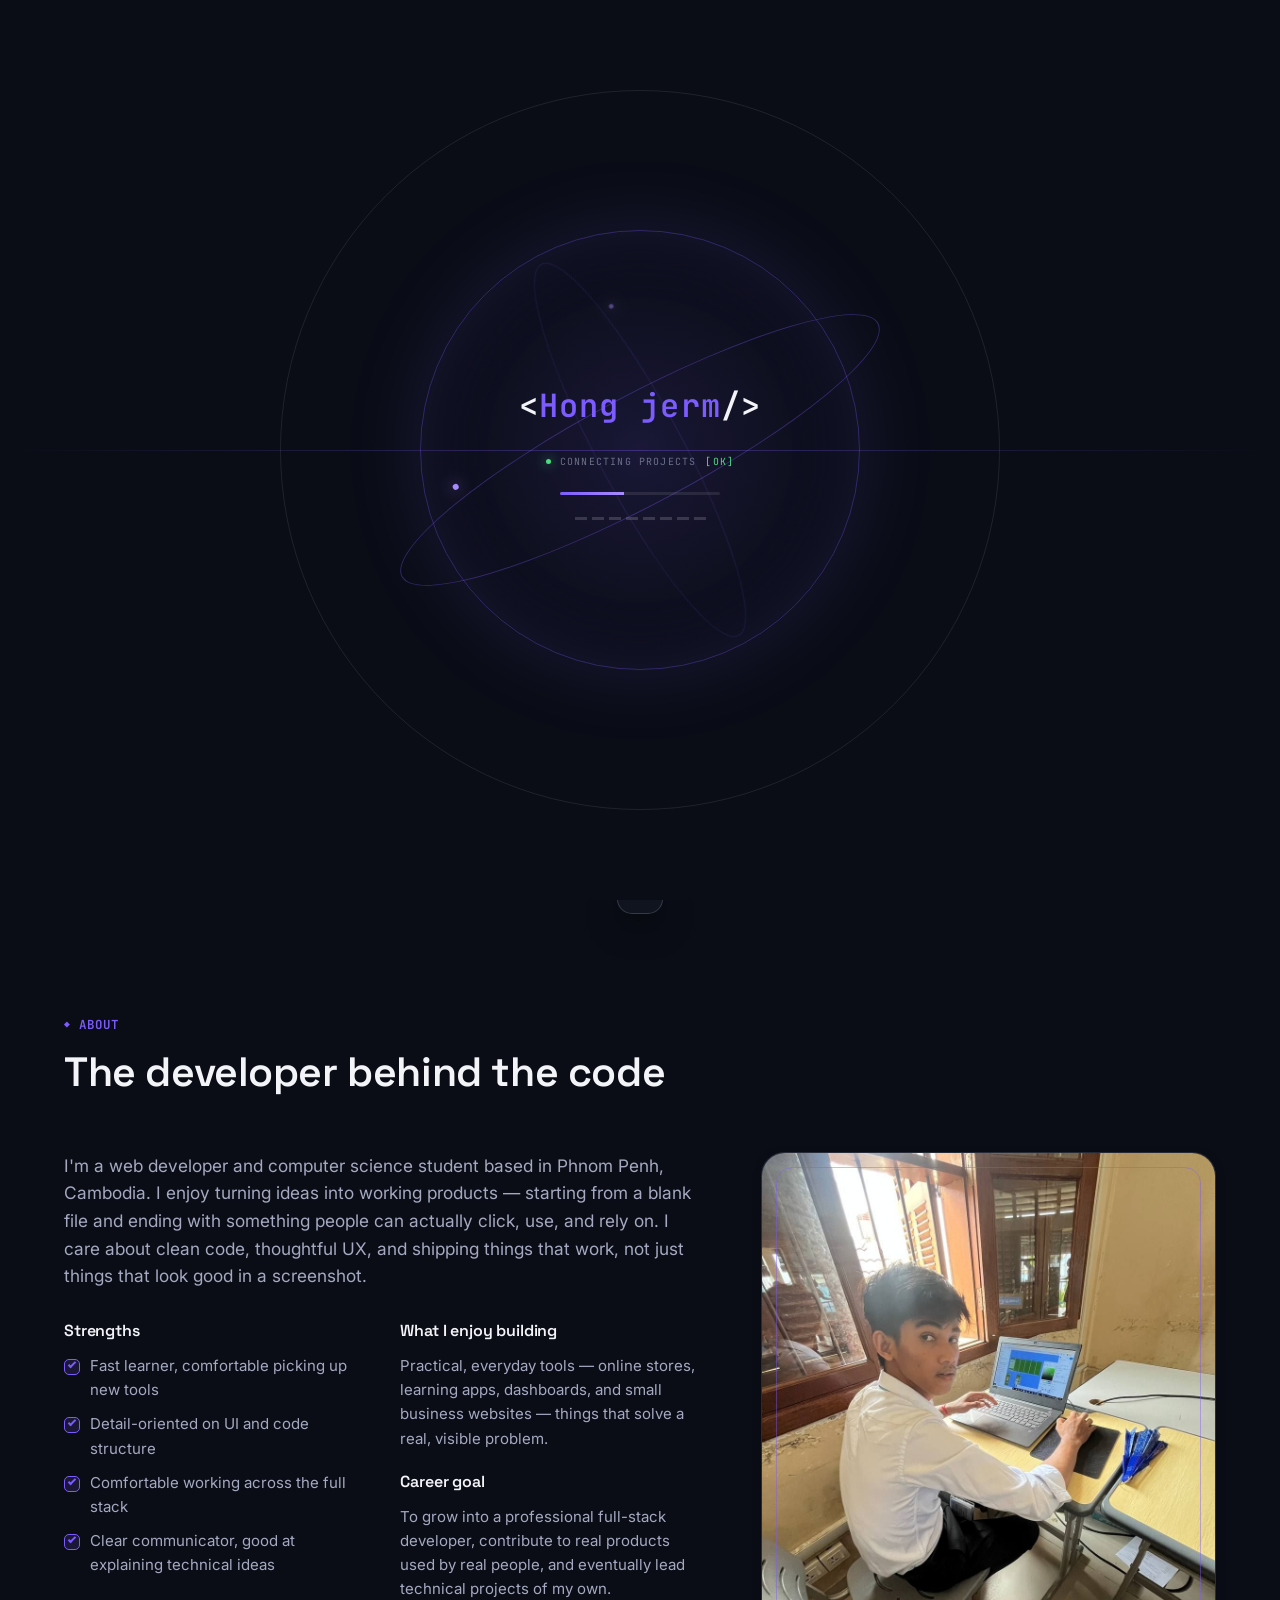
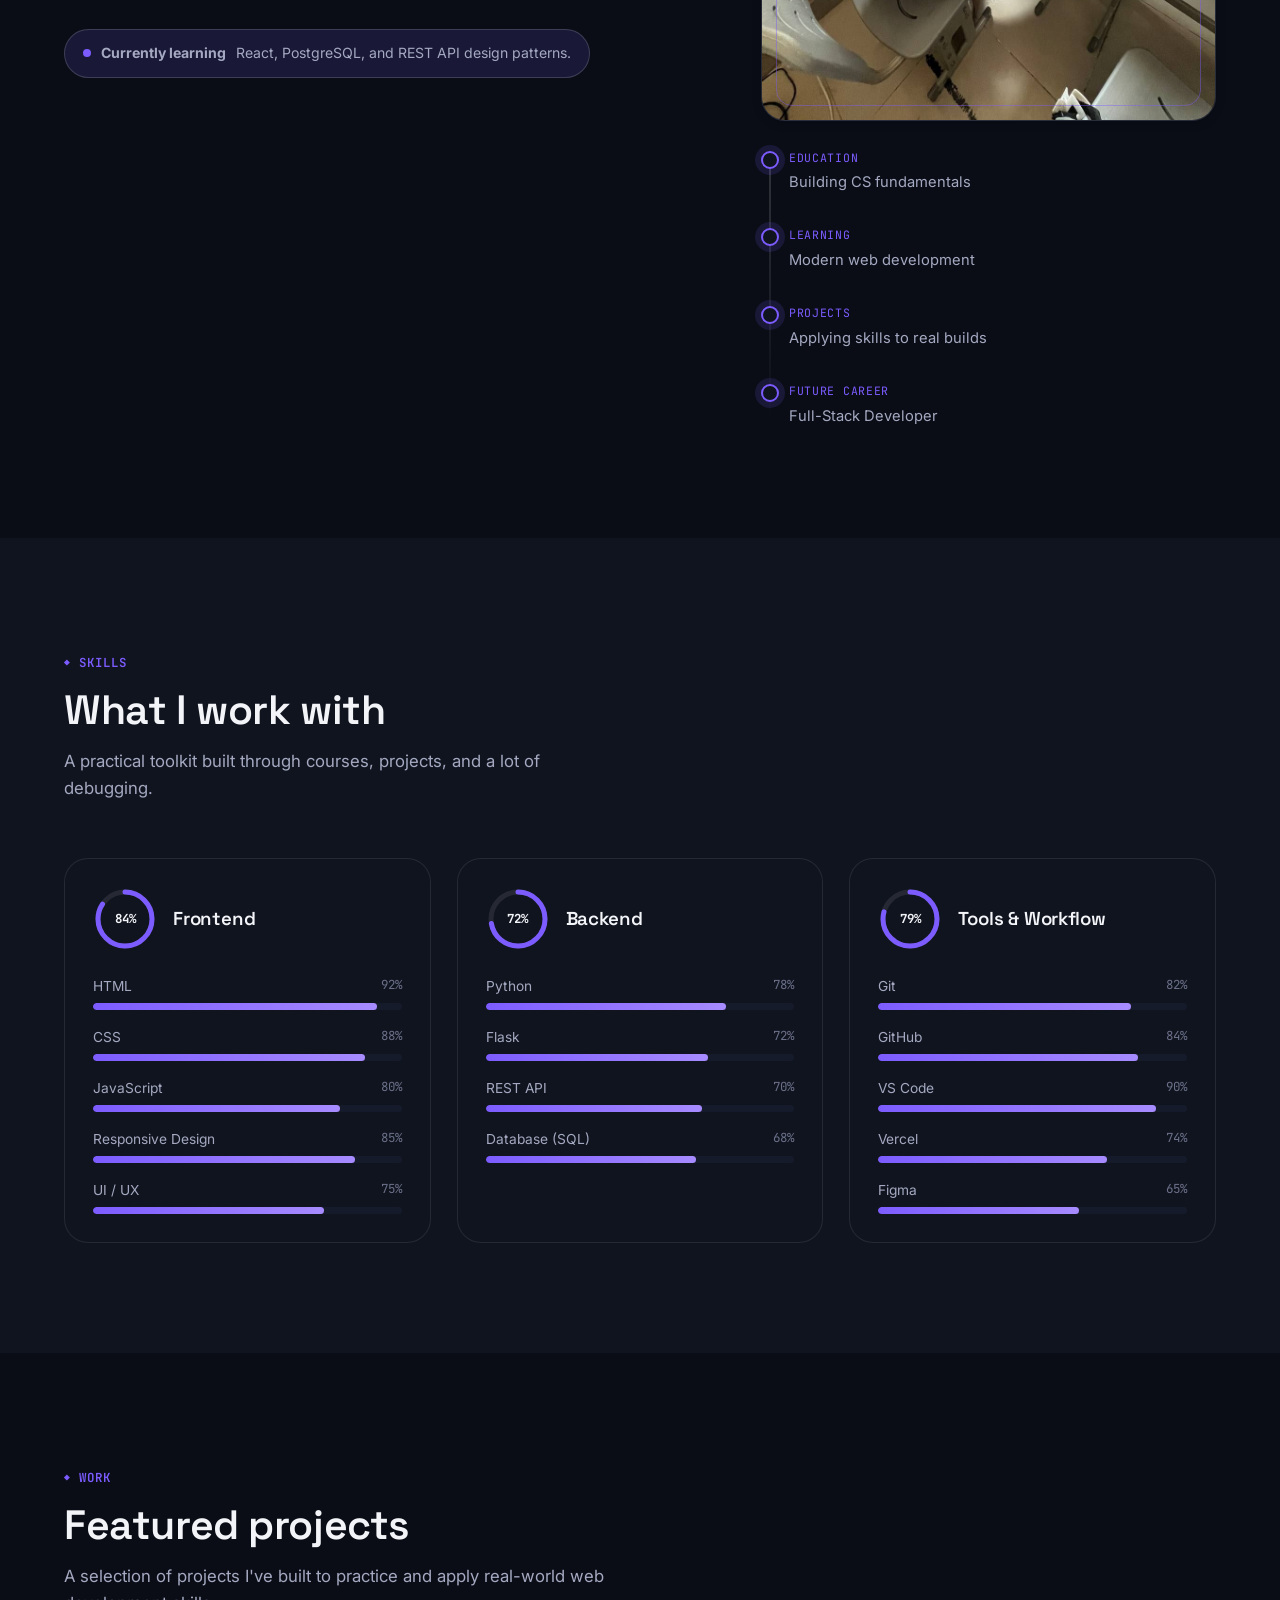
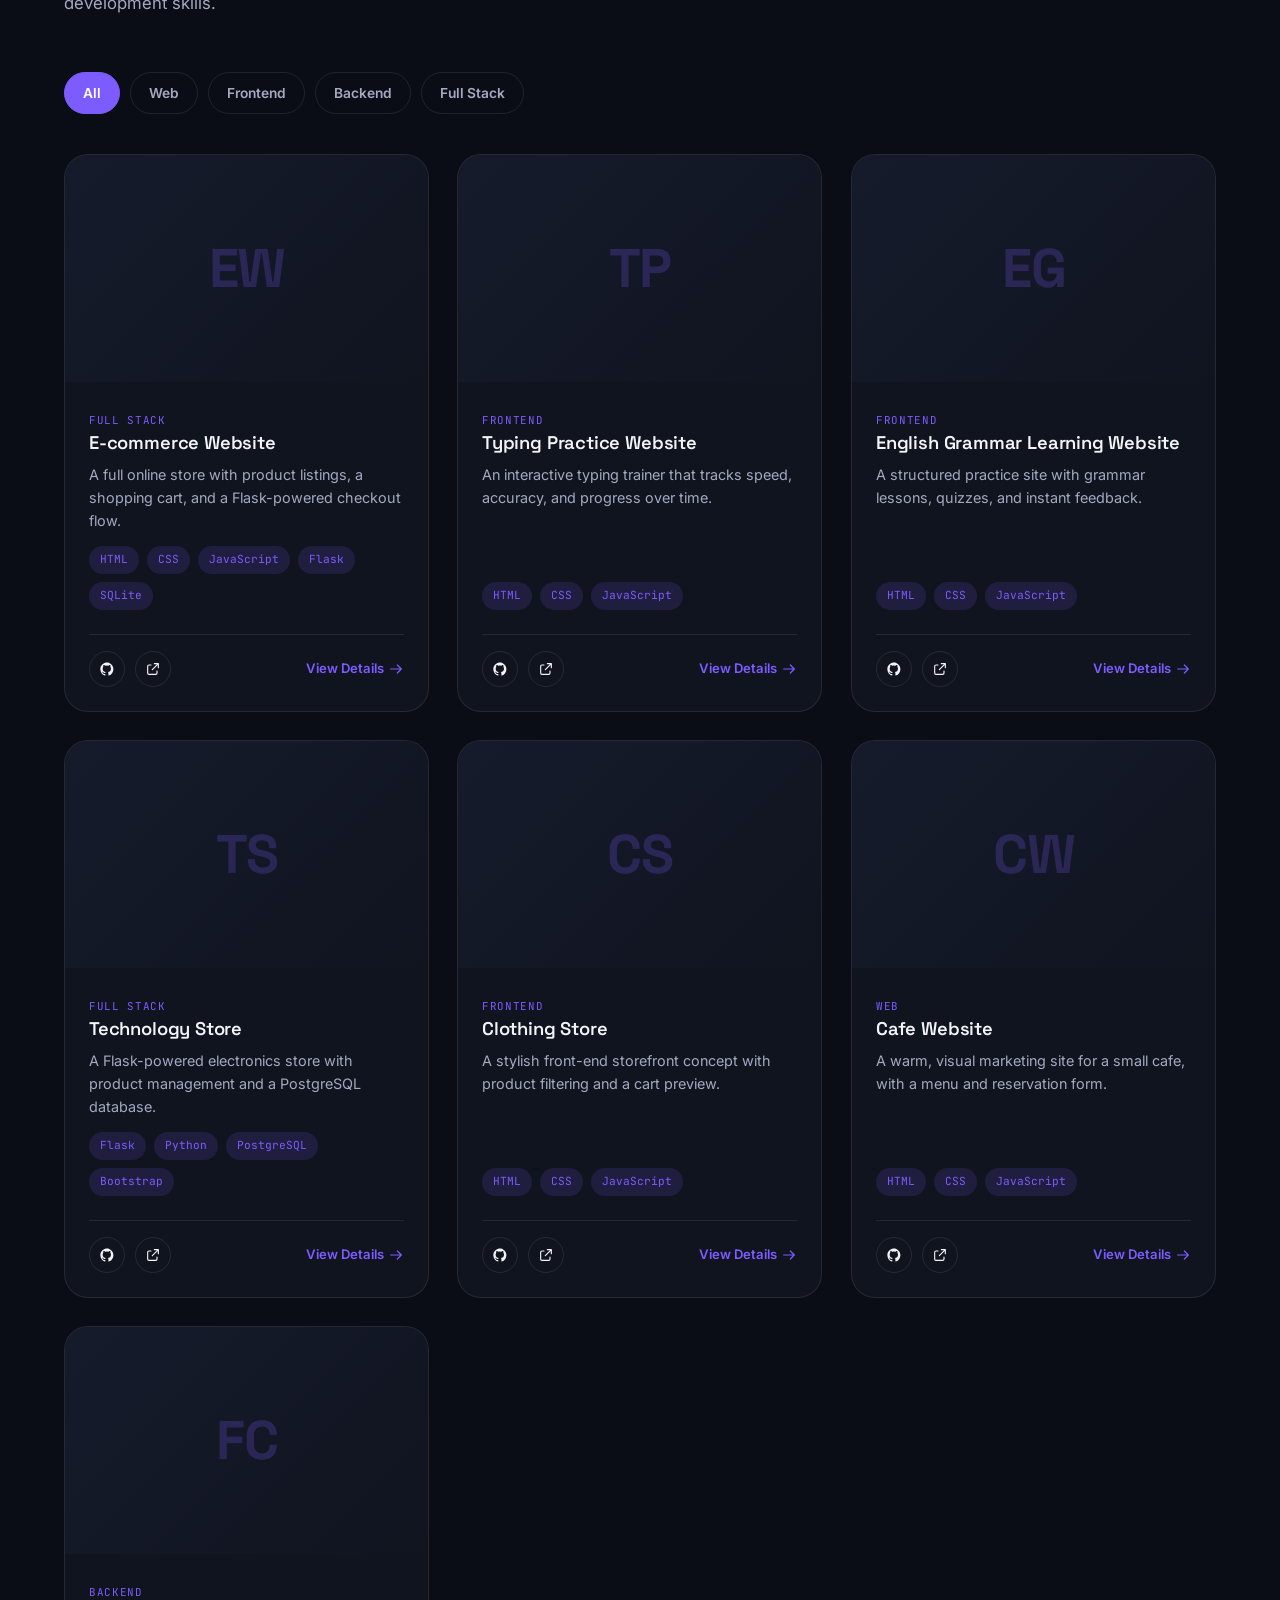
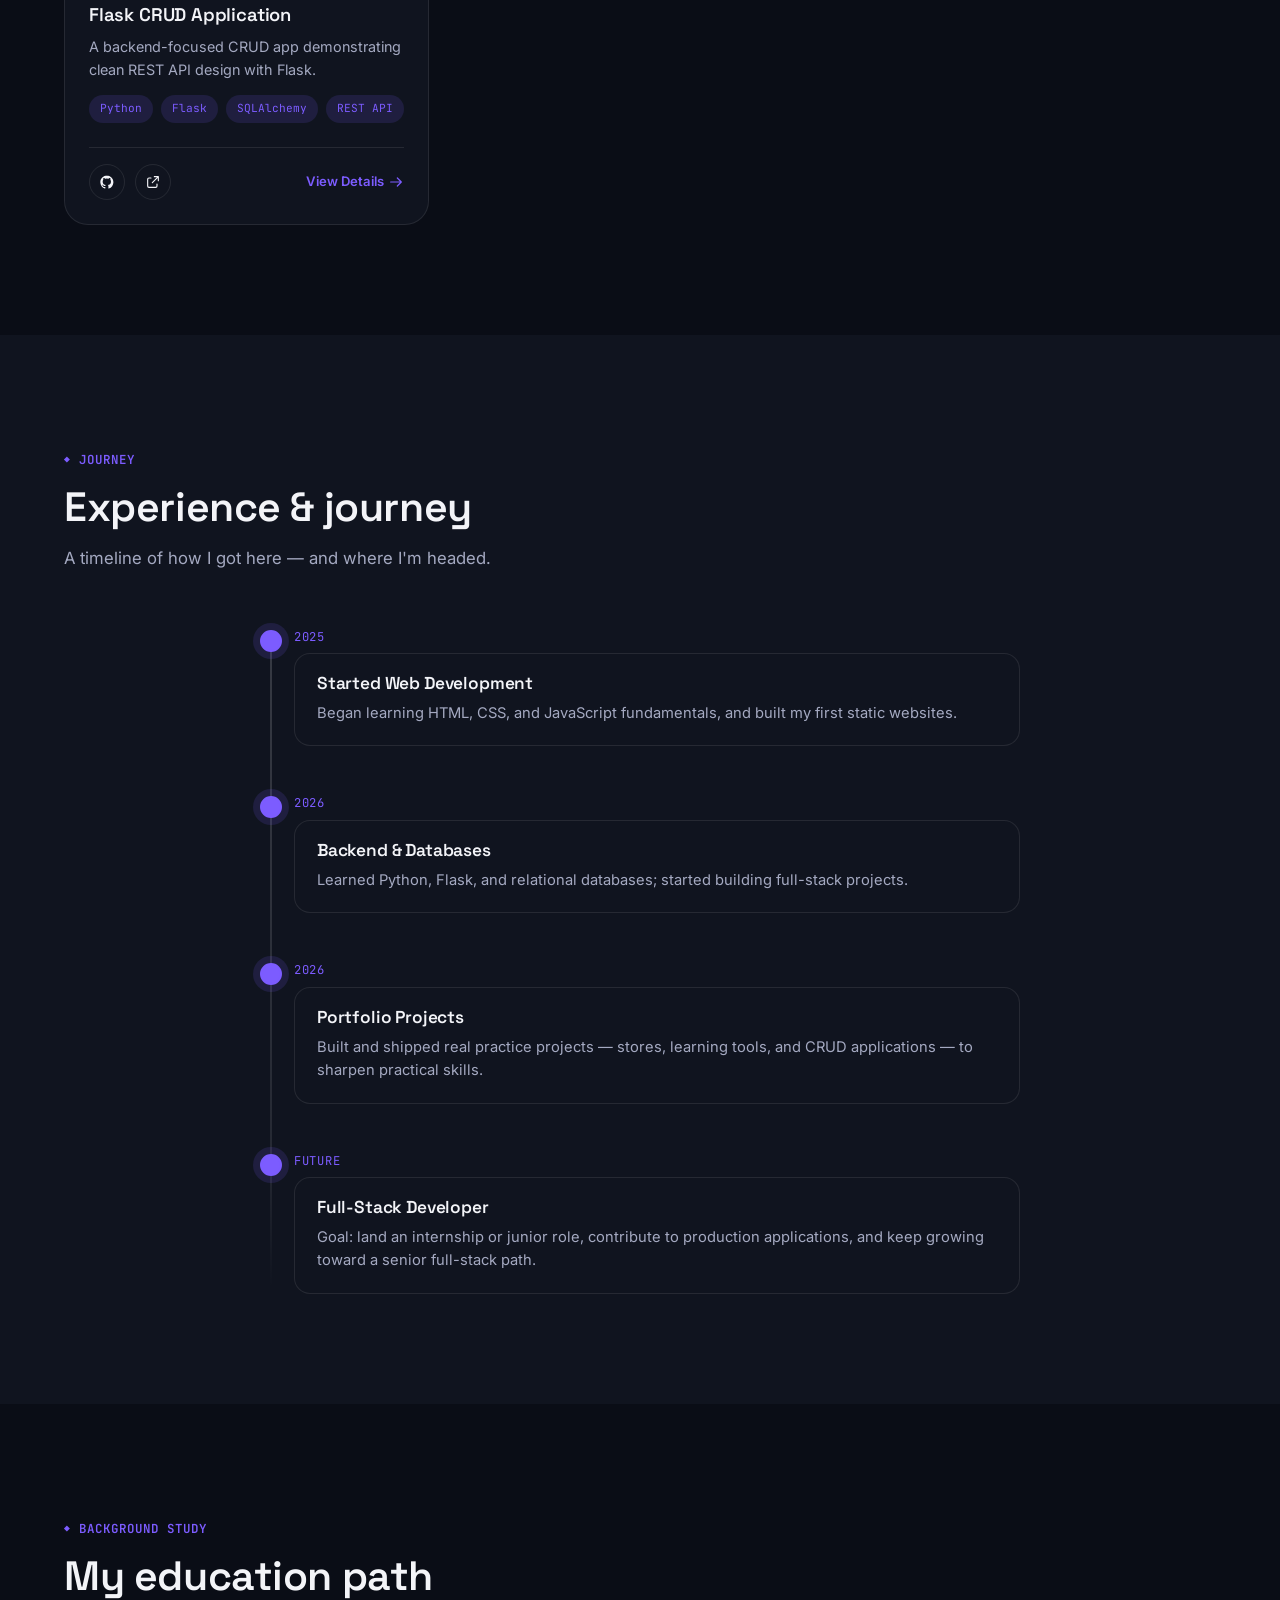
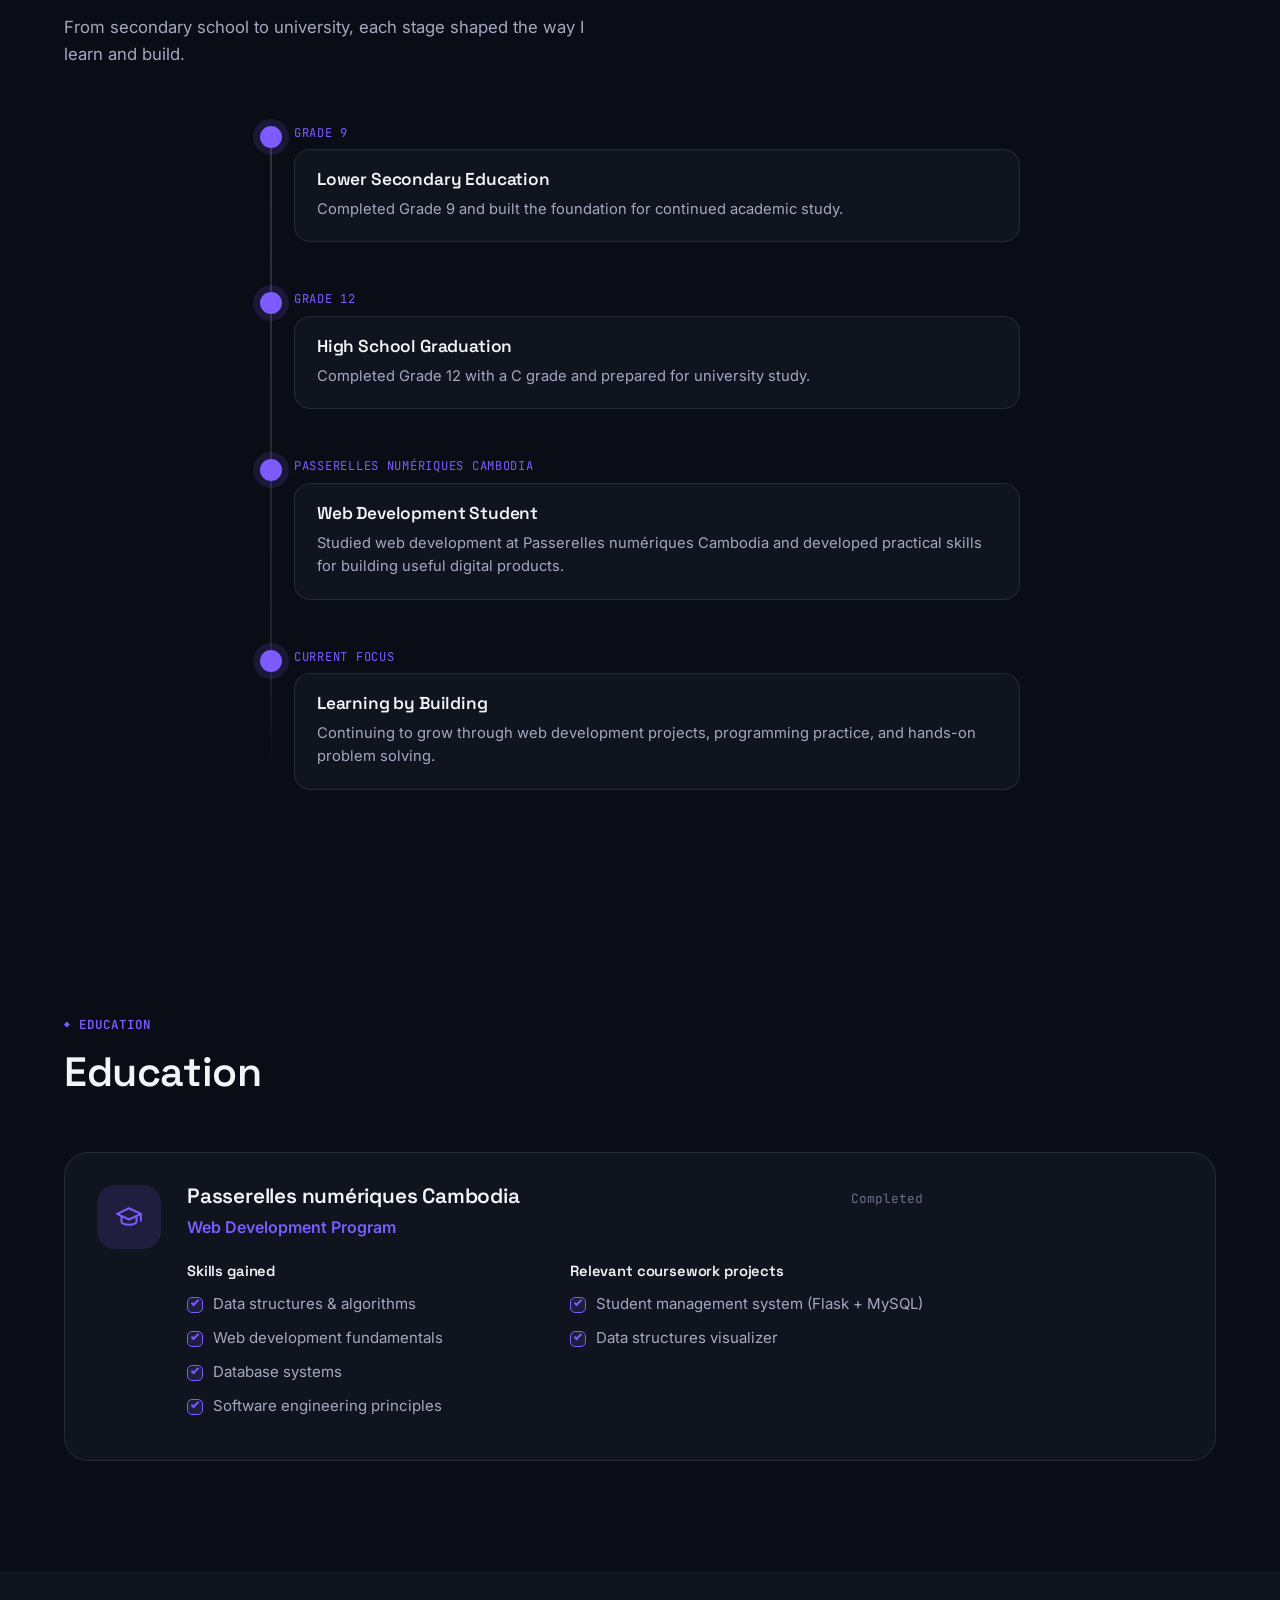
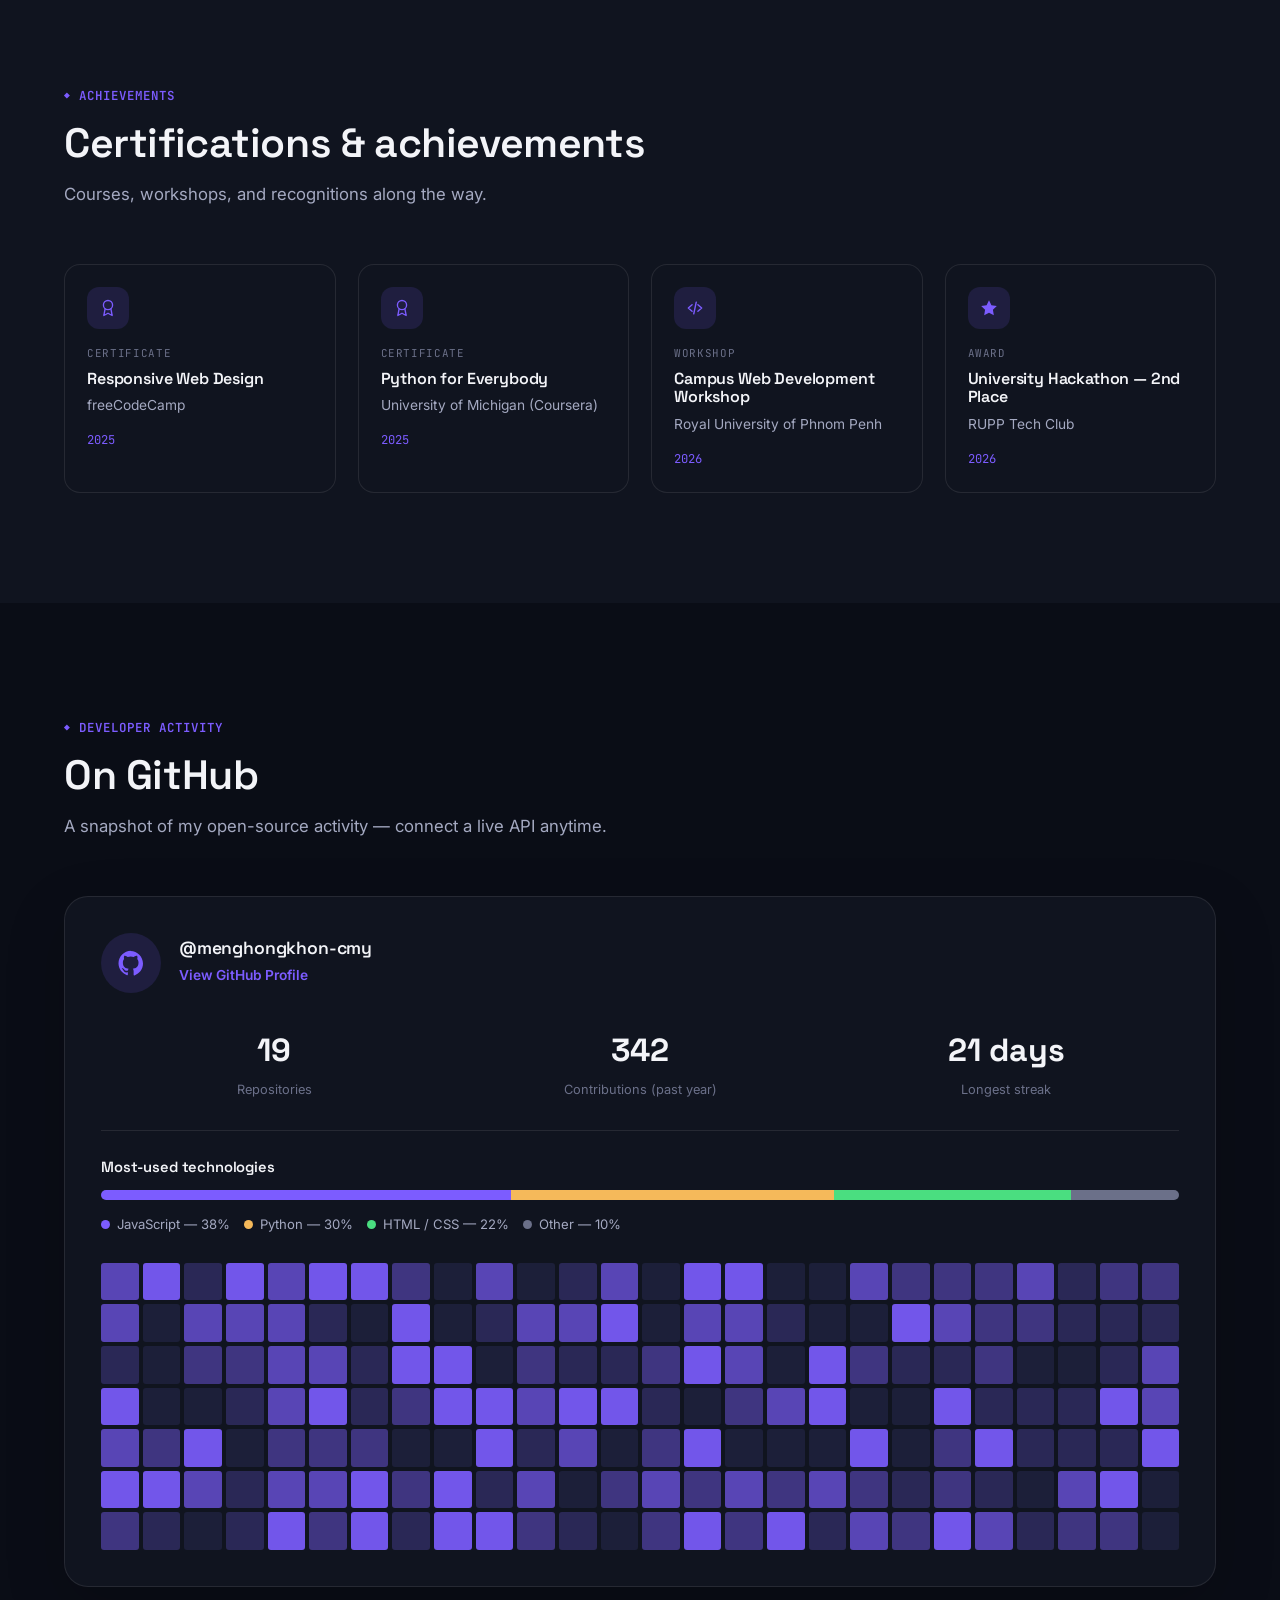
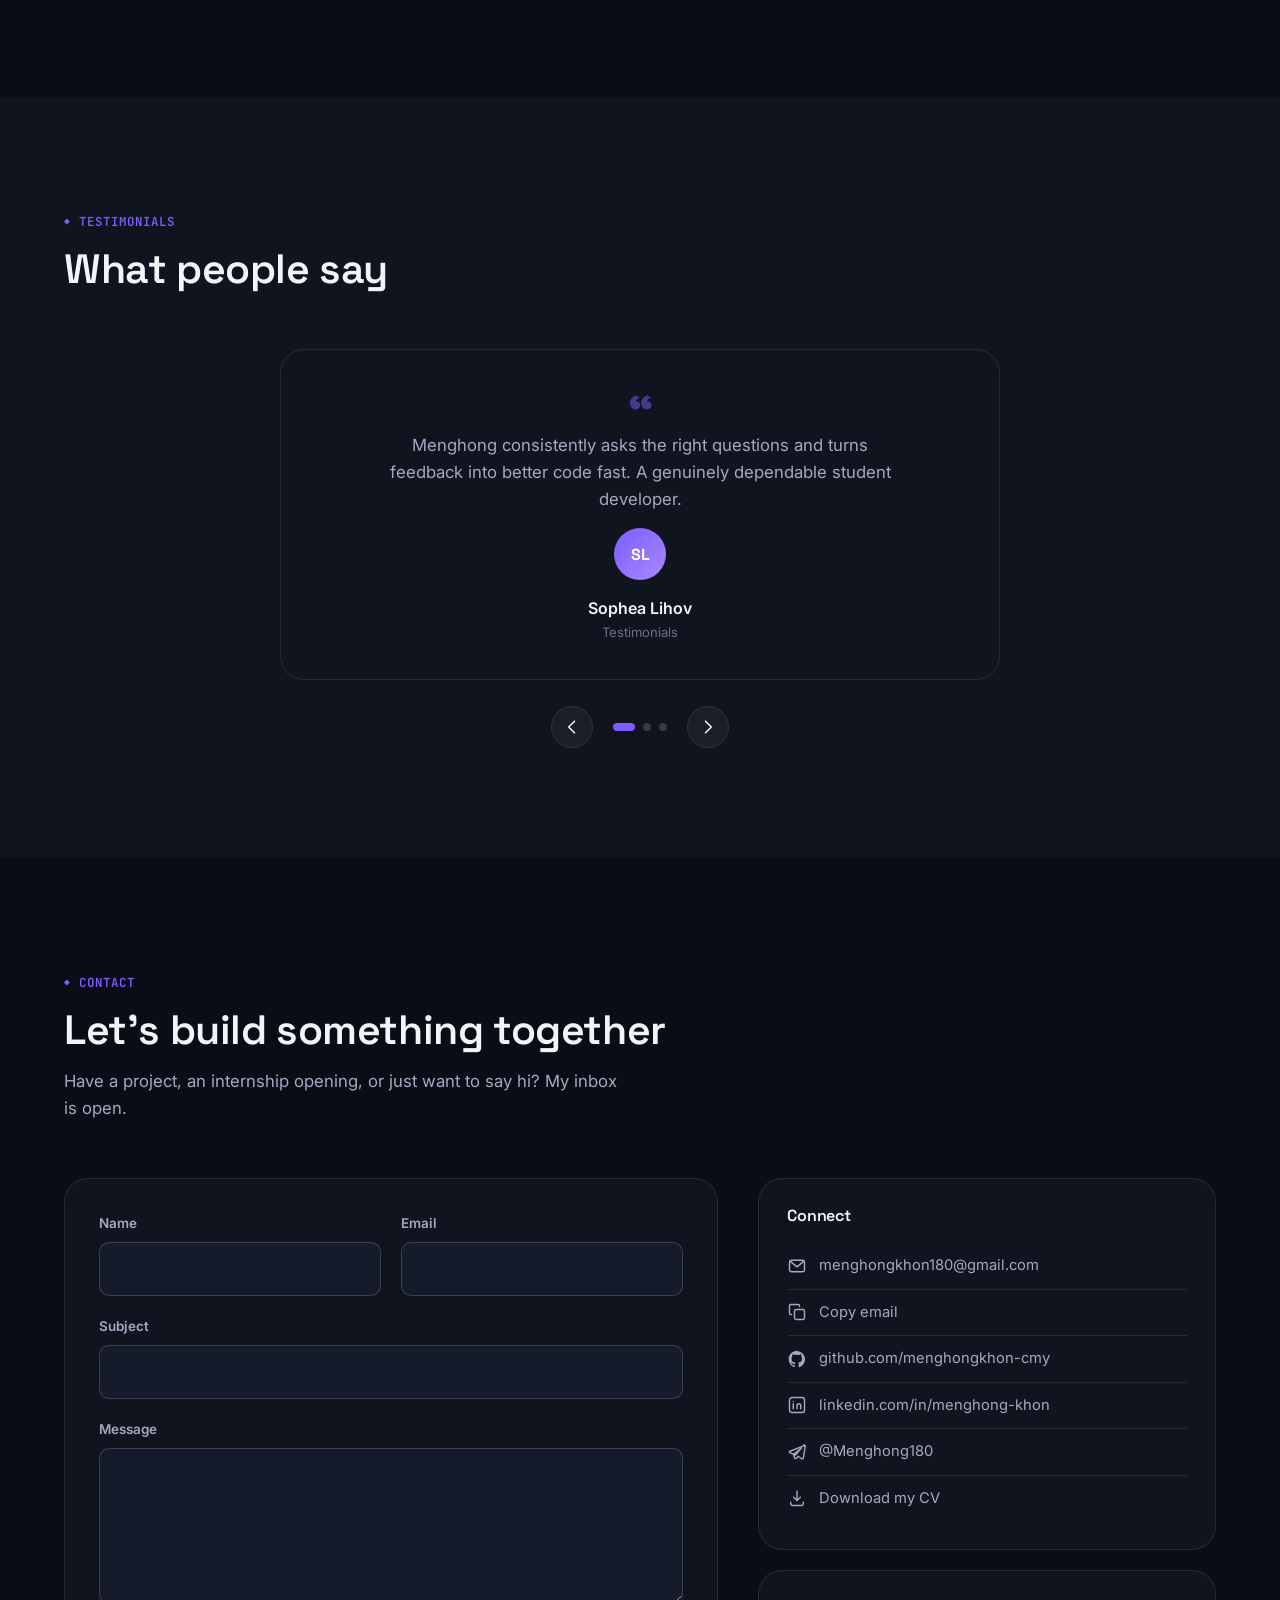
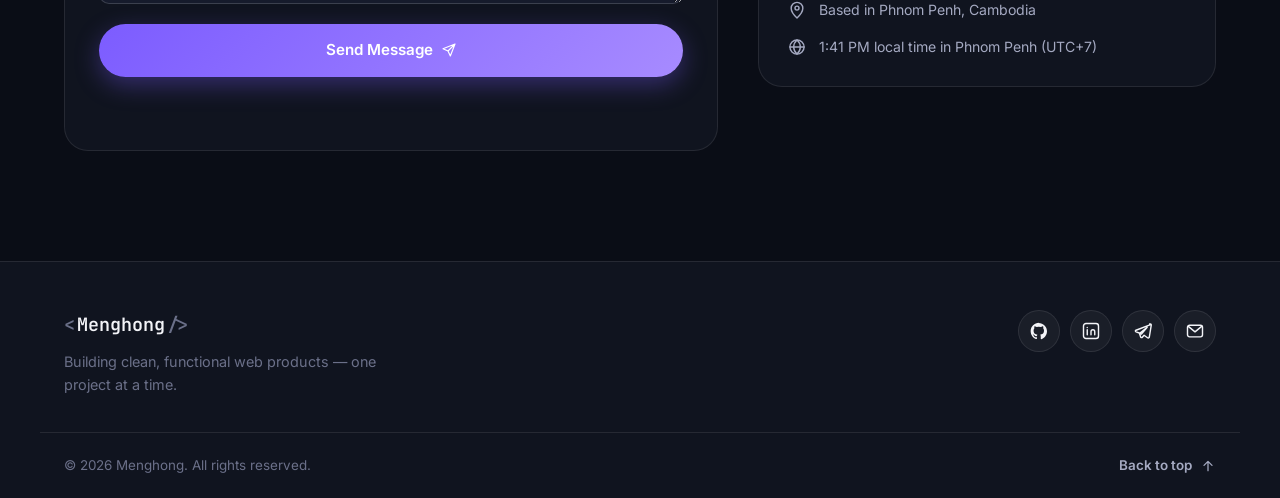
==== index.html @ 5a5cfaf0 "add cv" ====
<!DOCTYPE html>
<html lang="en" data-theme="dark">

<head>
  <meta charset="UTF-8">
  <meta name="viewport" content="width=device-width, initial-scale=1.0, viewport-fit=cover">

  <!-- ===== Primary SEO ===== -->
  <title>Menghong</title>
  <meta name="title" content="Menghong">
  <meta name="description"
    content="Portfolio of Menghong, a full-stack web developer from Phnom Penh, Cambodia, building fast, clean and functional web products with JavaScript, Python and Flask.">
  <meta name="keywords"
    content="Menghong, web developer portfolio, full-stack developer, Cambodia developer, Flask developer, JavaScript developer, Phnom Penh web developer">
  <meta name="author" content="Menghong">
  <meta name="robots" content="index, follow">
  <link rel="canonical" href="https://menghong-dev-gc8q.vercel.app/">
  <meta name="google-site-verification" content="google-site-verification: googleb26cb705396bf2af.html" />

  <!-- ===== Open Graph ===== -->
  <meta property="og:type" content="website">
  <meta property="og:url" content="https://menghong-dev-gc8q.vercel.app/">
  <meta property="og:site_name" content="Menghong Portfolio">
  <meta property="og:title" content="Menghong">
  <meta property="og:description"
    content="Portfolio of Menghong, a full-stack web developer from Phnom Penh, Cambodia. Explore projects, skills, and experience.">
  <meta property="og:image" content="https://darachan.dev/assets/images/og-cover.jpg">
  <meta property="og:image:width" content="1200">
  <meta property="og:image:height" content="630">
  <meta property="og:locale" content="en_US">
  <meta property="og:locale:alternate" content="km_KH">

  <!-- ===== Twitter / X ===== -->
  <meta name="twitter:card" content="summary_large_image">
  <meta name="twitter:url" content="https://darachan.dev/">
  <meta name="twitter:title" content="Menghong">
  <meta name="twitter:description"
    content="Portfolio of Menghong, a full-stack web developer from Phnom Penh, Cambodia.">
  <meta name="twitter:image" content="https://darachan.dev/assets/images/og-cover.jpg">

  <!-- ===== Theme color (updated by JS on toggle) ===== -->
  <meta name="theme-color" content="#0a0d16">

  <!-- ===== Favicon ===== -->
  <link rel="icon" type="image/svg+xml" href="assets/icons/favicon.svg?v=2">
  <link rel="icon" type="image/jpeg" href="profile.jpg?v=2">
  <link rel="shortcut icon" href="assets/icons/favicon.svg?v=2">
  <link rel="apple-touch-icon" href="profile.jpg?v=2">

  <!-- ===== Fonts ===== -->
  <link rel="preconnect" href="https://fonts.googleapis.com">
  <link rel="preconnect" href="https://fonts.gstatic.com" crossorigin>
  <link
    href="https://fonts.googleapis.com/css2?family=Space+Grotesk:wght@500;600;700&family=Inter:wght@400;500;600;700&family=JetBrains+Mono:wght@400;500;600&family=Noto+Sans+Khmer:wght@400;500;600;700&display=swap"
    rel="stylesheet">

  <link rel="stylesheet" href="style.css">

  <!-- ===== Structured data ===== -->
  <script type="application/ld+json">
{
  "@context": "https://schema.org",
  "@type": "Person",
  "name": "Menghong",
  "url": "https://darachan.dev/",
  "jobTitle": "Full-Stack Web Developer",
  "image": "https://darachan.dev/assets/images/og-cover.jpg",
  "address": {
    "@type": "PostalAddress",
    "addressLocality": "Phnom Penh",
    "addressCountry": "KH"
  },
  "sameAs": [
    "https://github.com/menghongkhon-cmy",
    "https://linkedin.com/in/menghongkon-dev"
  ]
}
</script>
</head>

<body>

  <!-- ============================================================
     ICON SPRITE — original, hand-drawn line icons (no external lib)
============================================================ -->
  <svg width="0" height="0" style="position:absolute" aria-hidden="true">
    <defs>
      <symbol id="i-sun" viewBox="0 0 24 24">
        <g fill="none" stroke="currentColor" stroke-width="1.8" stroke-linecap="round">
          <circle cx="12" cy="12" r="4.2" />
          <path
            d="M12 2.5v2.6M12 18.9v2.6M4.6 4.6l1.8 1.8M17.6 17.6l1.8 1.8M2.5 12h2.6M18.9 12h2.6M4.6 19.4l1.8-1.8M17.6 6.4l1.8-1.8" />
        </g>
      </symbol>
      <symbol id="i-moon" viewBox="0 0 24 24">
        <path fill="none" stroke="currentColor" stroke-width="1.8" stroke-linecap="round" stroke-linejoin="round"
          d="M20 14.5A8.5 8.5 0 1 1 9.5 4a6.8 6.8 0 0 0 10.5 10.5z" />
      </symbol>
      <symbol id="i-menu" viewBox="0 0 24 24">
        <g fill="none" stroke="currentColor" stroke-width="1.8" stroke-linecap="round">
          <path d="M3.5 6.5h17M3.5 12h17M3.5 17.5h17" />
        </g>
      </symbol>
      <symbol id="i-close" viewBox="0 0 24 24">
        <g fill="none" stroke="currentColor" stroke-width="1.8" stroke-linecap="round">
          <path d="M5 5l14 14M19 5L5 19" />
        </g>
      </symbol>
      <symbol id="i-globe" viewBox="0 0 24 24">
        <g fill="none" stroke="currentColor" stroke-width="1.7" stroke-linecap="round">
          <circle cx="12" cy="12" r="8.5" />
          <path d="M3.5 12h17M12 3.5c2.6 2.4 4 5.3 4 8.5s-1.4 6.1-4 8.5c-2.6-2.4-4-5.3-4-8.5s1.4-6.1 4-8.5z" />
        </g>
      </symbol>
      <symbol id="i-github" viewBox="0 0 24 24">
        <path fill="currentColor"
          d="M12 2.2c-5.5 0-10 4.5-10 10 0 4.4 2.9 8.2 6.8 9.5.5.1.7-.2.7-.5v-1.8c-2.8.6-3.4-1.2-3.4-1.2-.5-1.1-1.1-1.5-1.1-1.5-.9-.6.1-.6.1-.6 1 .1 1.5 1 1.5 1 .9 1.5 2.3 1.1 2.9.8.1-.7.4-1.1.6-1.4-2.2-.3-4.6-1.1-4.6-5 0-1.1.4-2 1-2.7-.1-.3-.4-1.3.1-2.6 0 0 .8-.3 2.7 1a9 9 0 0 1 4.9 0c1.9-1.3 2.7-1 2.7-1 .5 1.3.2 2.3.1 2.6.6.7 1 1.6 1 2.7 0 3.9-2.4 4.7-4.6 5 .4.3.7 1 .7 2v2.9c0 .3.2.6.7.5 3.9-1.3 6.8-5.1 6.8-9.5 0-5.5-4.5-10-10-10z" />
      </symbol>
      <symbol id="i-linkedin" viewBox="0 0 24 24">
        <g fill="none" stroke="currentColor" stroke-width="1.7" stroke-linecap="round" stroke-linejoin="round">
          <rect x="3" y="3" width="18" height="18" rx="3" />
          <path d="M7.5 10.5v6M7.5 7.7v.01M12 16.5v-3.6c0-1.5 1-2.4 2.3-2.4 1.2 0 2.2.8 2.2 2.4v3.6" />
        </g>
      </symbol>
      <symbol id="i-telegram" viewBox="0 0 24 24">
        <path fill="none" stroke="currentColor" stroke-width="1.7" stroke-linecap="round" stroke-linejoin="round"
          d="M21 4.3 3.6 11.1c-1 .4-1 1.5 0 1.9l4 1.4 1.6 4.7c.3.9 1.4 1.1 2 .4l2.1-2.4 4.1 3c.9.6 2 .1 2.2-.9L21.9 5c.2-1.1-.9-1.9-1.9-1.4zM8.4 14.6l8.6-7.1-6.9 8.2z" />
      </symbol>
      <symbol id="i-mail" viewBox="0 0 24 24">
        <g fill="none" stroke="currentColor" stroke-width="1.7" stroke-linecap="round" stroke-linejoin="round">
          <rect x="3" y="5" width="18" height="14" rx="2.5" />
          <path d="M4 6.5 12 13l8-6.5" />
        </g>
      </symbol>
      <symbol id="i-download" viewBox="0 0 24 24">
        <g fill="none" stroke="currentColor" stroke-width="1.7" stroke-linecap="round" stroke-linejoin="round">
          <path d="M12 3.5v11.3M8 11l4 4 4-4" />
          <path d="M4.5 17v2a2 2 0 0 0 2 2h11a2 2 0 0 0 2-2v-2" />
        </g>
      </symbol>
      <symbol id="i-arrow-right" viewBox="0 0 24 24">
        <g fill="none" stroke="currentColor" stroke-width="1.8" stroke-linecap="round" stroke-linejoin="round">
          <path d="M4 12h16M14 6l6 6-6 6" />
        </g>
      </symbol>
      <symbol id="i-external" viewBox="0 0 24 24">
        <g fill="none" stroke="currentColor" stroke-width="1.7" stroke-linecap="round" stroke-linejoin="round">
          <path d="M9 6H6a2 2 0 0 0-2 2v10a2 2 0 0 0 2 2h10a2 2 0 0 0 2-2v-3M14 4h6v6M20 4l-9 9" />
        </g>
      </symbol>
      <symbol id="i-chevron-down" viewBox="0 0 24 24">
        <path fill="none" stroke="currentColor" stroke-width="1.8" stroke-linecap="round" stroke-linejoin="round"
          d="M6 9l6 6 6-6" />
      </symbol>
      <symbol id="i-chevron-left" viewBox="0 0 24 24">
        <path fill="none" stroke="currentColor" stroke-width="1.8" stroke-linecap="round" stroke-linejoin="round"
          d="M15 5l-7 7 7 7" />
      </symbol>
      <symbol id="i-chevron-right" viewBox="0 0 24 24">
        <path fill="none" stroke="currentColor" stroke-width="1.8" stroke-linecap="round" stroke-linejoin="round"
          d="M9 5l7 7-7 7" />
      </symbol>
      <symbol id="i-copy" viewBox="0 0 24 24">
        <g fill="none" stroke="currentColor" stroke-width="1.7" stroke-linecap="round" stroke-linejoin="round">
          <rect x="9" y="9" width="12" height="12" rx="2" />
          <path d="M5.5 15H4.5A1.5 1.5 0 0 1 3 13.5v-9A1.5 1.5 0 0 1 4.5 3h9A1.5 1.5 0 0 1 15 4.5v1" />
        </g>
      </symbol>
      <symbol id="i-check" viewBox="0 0 24 24">
        <path fill="none" stroke="currentColor" stroke-width="2" stroke-linecap="round" stroke-linejoin="round"
          d="M4.5 12.5l5 5 10-11" />
      </symbol>
      <symbol id="i-code" viewBox="0 0 24 24">
        <path fill="none" stroke="currentColor" stroke-width="1.7" stroke-linecap="round" stroke-linejoin="round"
          d="M8.5 8 4 12l4.5 4M15.5 8l4.5 4-4.5 4M13.5 5l-3 14" />
      </symbol>
      <symbol id="i-folder" viewBox="0 0 24 24">
        <path fill="none" stroke="currentColor" stroke-width="1.7" stroke-linecap="round" stroke-linejoin="round"
          d="M3.5 6.5a1.5 1.5 0 0 1 1.5-1.5h4l2 2h8a1.5 1.5 0 0 1 1.5 1.5v9a1.5 1.5 0 0 1-1.5 1.5h-14a1.5 1.5 0 0 1-1.5-1.5z" />
      </symbol>
      <symbol id="i-branch" viewBox="0 0 24 24">
        <g fill="none" stroke="currentColor" stroke-width="1.7" stroke-linecap="round">
          <circle cx="6" cy="5.5" r="2" />
          <circle cx="6" cy="18.5" r="2" />
          <circle cx="17" cy="10.5" r="2" />
          <path d="M6 7.5v9M6 9c0 3 3 3.5 6 3.5h3.5M17 8.5V6" />
        </g>
      </symbol>
      <symbol id="i-cap" viewBox="0 0 24 24">
        <g fill="none" stroke="currentColor" stroke-width="1.6" stroke-linecap="round" stroke-linejoin="round">
          <path d="M2.5 9.5 12 5l9.5 4.5L12 14z" />
          <path d="M6 11.5v4.3c0 1.3 2.7 2.4 6 2.4s6-1.1 6-2.4v-4.3M21.5 9.5v5.5" />
        </g>
      </symbol>
      <symbol id="i-award" viewBox="0 0 24 24">
        <g fill="none" stroke="currentColor" stroke-width="1.6" stroke-linecap="round" stroke-linejoin="round">
          <circle cx="12" cy="8.5" r="5.5" />
          <path d="M8.5 13.2 7 21l5-2.7 5 2.7-1.5-7.8" />
        </g>
      </symbol>
      <symbol id="i-pin" viewBox="0 0 24 24">
        <g fill="none" stroke="currentColor" stroke-width="1.7" stroke-linecap="round" stroke-linejoin="round">
          <path d="M12 21.5S5 14.9 5 9.8a7 7 0 1 1 14 0c0 5.1-7 11.7-7 11.7z" />
          <circle cx="12" cy="9.7" r="2.4" />
        </g>
      </symbol>
      <symbol id="i-send" viewBox="0 0 24 24">
        <path fill="none" stroke="currentColor" stroke-width="1.7" stroke-linecap="round" stroke-linejoin="round"
          d="M21 3 10.5 13.5M21 3l-7 18-3.5-7.5L3 10z" />
      </symbol>
      <symbol id="i-star" viewBox="0 0 24 24">
        <path fill="currentColor" d="M12 2.7l2.9 5.9 6.5.9-4.7 4.6 1.1 6.5L12 17.6l-5.8 3 1.1-6.5-4.7-4.6 6.5-.9z" />
      </symbol>
      <symbol id="i-quote" viewBox="0 0 24 24">
        <path fill="currentColor"
          d="M9 7.5C6 8.2 4 10.5 4 13.5S6 18.8 8.8 18.8c2 0 3.4-1.5 3.4-3.3 0-1.7-1.2-3-2.8-3-.3 0-.6 0-.8.1.3-1.7 1.8-3 3.6-3.4zm9 0c-3 .7-5 3-5 6s2 5.3 4.8 5.3c2 0 3.4-1.5 3.4-3.3 0-1.7-1.2-3-2.8-3-.3 0-.6 0-.8.1.3-1.7 1.8-3 3.6-3.4z" />
      </symbol>
      <symbol id="i-arrow-up" viewBox="0 0 24 24">
        <path fill="none" stroke="currentColor" stroke-width="1.9" stroke-linecap="round" stroke-linejoin="round"
          d="M12 19V5M6 11l6-6 6 6" />
      </symbol>
      <symbol id="i-javascript" viewBox="0 0 24 24">
        <rect x="2.5" y="2.5" width="19" height="19" rx="3" fill="#f7df1e" />
        <path fill="#11131a" d="M13.2 17.4c.5.8 1.1 1.2 2 1.2.7 0 1.2-.3 1.2-.8 0-.6-.5-.8-1.4-1.2l-.5-.2c-1.5-.7-2.5-1.4-2.5-3 0-1.5 1.2-2.5 3-2.5 1.3 0 2.3.4 3 1.6l-1.5 1c-.3-.6-.8-.9-1.4-.9-.6 0-.9.3-.9.7 0 .5.3.7 1.1 1.1l.5.2c1.8.8 2.8 1.5 2.8 3.1 0 1.8-1.4 2.7-3.4 2.7-1.9 0-3.1-.9-3.7-2zM5.2 11h2.1v5.5c0 1 .4 1.6 1.2 1.6.8 0 1.2-.5 1.2-1.6V11h2.1v5.6c0 2.2-1.2 3.4-3.3 3.4s-3.3-1.2-3.3-3.4z" />
      </symbol>
      <symbol id="i-python" viewBox="0 0 24 24">
        <path fill="#3776ab" d="M11.8 2.2c-3.3 0-3.1 1.4-3.1 1.4v2.1h3.2v.7H7.5c-3.8 0-3.7 3.7-3.7 3.7s-.3 3.7 3.5 3.7h1.8v-2.2s-.1-2.1 2.1-2.1h3.2s1.9 0 1.9-1.9V4.2s.3-2-4.5-2zM10 3.6a.7.7 0 1 1 0 1.4.7.7 0 0 1 0-1.4z" />
        <path fill="#ffd343" d="M12.2 21.8c3.3 0 3.1-1.4 3.1-1.4v-2.1h-3.2v-.7h4.4c3.8 0 3.7-3.7 3.7-3.7s.3-3.7-3.5-3.7h-1.8v2.2s.1 2.1-2.1 2.1H9.6s-1.9 0-1.9 1.9v3.4s-.3 2 4.5 2zM14 20.4a.7.7 0 1 1 0-1.4.7.7 0 0 1 0 1.4z" />
      </symbol>
      <symbol id="i-flask" viewBox="0 0 24 24">
        <path fill="none" stroke="currentColor" stroke-width="1.8" stroke-linecap="round" stroke-linejoin="round" d="M9 3h6M10 3v6l-5.5 8.8A2 2 0 0 0 6.2 21h11.6a2 2 0 0 0 1.7-3.2L14 9V3M8 14h8" />
      </symbol>
      <symbol id="i-git" viewBox="0 0 24 24">
        <path fill="#f05032" d="m21.4 10.4-7.8-7.8a2 2 0 0 0-2.8 0L9.1 4.3l2.6 2.6a2.4 2.4 0 0 1 2.7 3l2.5 2.5a2.4 2.4 0 1 1-1.4 1.4L15.3 11v5.7a2.4 2.4 0 1 1-1.8 0V10a2.4 2.4 0 0 1-1.1-1.1L9.8 6.3 3 13.1a2 2 0 0 0 0 2.8l7.8 7.8a2 2 0 0 0 2.8 0l7.8-7.8a2 2 0 0 0 0-2.8z" />
      </symbol>
    </defs>
  </svg>

  <!-- ============================================================
     LOADING SCREEN
============================================================ -->
  <div id="loader" class="loader" role="status" aria-label="Loading">
    <div class="loader__backdrop" aria-hidden="true">
      <span class="loader__orbit loader__orbit--one"></span>
      <span class="loader__orbit loader__orbit--two"></span>
      <span class="loader__scanline"></span>
    </div>
    <div class="loader__mark">
      <span>&lt;</span><span class="loader__initials">Hong jerm</span><span>/&gt;</span>
    </div>
    <div class="loader__status" aria-hidden="true">
      <span class="loader__status-dot"></span>
      <span id="loaderStatusText">INITIALIZING PORTFOLIO</span>
      <span class="loader__status-code" id="loaderStatusCode">[RUN]</span>
    </div>
    <div class="loader__bar" aria-hidden="true"><span></span></div>
    <div class="loader__ticks" aria-hidden="true"><i></i><i></i><i></i><i></i><i></i><i></i><i></i><i></i></div>
  </div>

  <!-- ============================================================
     SCROLL PROGRESS BAR
============================================================ -->
  <div class="scroll-progress" aria-hidden="true"><span id="scrollProgressBar"></span></div>

  <!-- Custom cursor (desktop only, disabled on touch / reduced motion) -->
  <div class="cursor-dot" id="cursorDot" aria-hidden="true"></div>
  <div class="cursor-ring" id="cursorRing" aria-hidden="true"></div>

  <a class="skip-link" href="#main">Skip to content</a>

  <!-- ============================================================
     NAVIGATION
============================================================ -->
  <header class="nav" id="siteNav">
    <div class="nav__inner container">
      <a href="#home" class="nav__logo" aria-label="Menghong — home">
        <span class="nav__logo-bracket">&lt;</span>Menghong<span class="nav__logo-bracket">/&gt;</span>
      </a>

      <nav class="nav__links" id="navLinks" aria-label="Primary">
        <a href="#home" class="nav__link is-active" data-i18n="nav.home">Home</a>
        <a href="#about" class="nav__link" data-i18n="nav.about">About</a>
        <a href="#skills" class="nav__link" data-i18n="nav.skills">Skills</a>
        <a href="#projects" class="nav__link" data-i18n="nav.projects">Projects</a>
        <a href="#journey" class="nav__link" data-i18n="nav.journey">Journey</a>
        <a href="#background-study" class="nav__link" data-i18n="nav.backgroundStudy">Background Study</a>
        <a href="#contact" class="nav__link" data-i18n="nav.contact">Contact</a>
      </nav>

      <div class="nav__actions">
        <div class="lang-switch" id="langSwitch">
          <button type="button" class="lang-switch__btn is-active" data-lang="en" aria-pressed="true">EN</button>
          <button type="button" class="lang-switch__btn" data-lang="km" aria-pressed="false">ខ្មែរ</button>
        </div>
        <button type="button" class="icon-btn" id="themeToggle" aria-label="Toggle theme" title="Toggle theme">
          <svg class="icon" aria-hidden="true">
            <use href="#i-moon"></use>
          </svg>
        </button>
        <a href="#contact" class="btn btn--sm btn--primary nav__contact-btn" data-i18n="nav.contactBtn">Contact Me</a>
        <button type="button" class="icon-btn nav__burger" id="navBurger" aria-label="Open menu" aria-expanded="false"
          aria-controls="mobileNav">
          <svg class="icon" aria-hidden="true">
            <use href="#i-menu"></use>
          </svg>
        </button>
      </div>
    </div>
  </header>

  <main id="main">

    <!-- ============================================================
     HERO
============================================================ -->
    <section id="home" class="hero">
      <div class="hero__bg" aria-hidden="true">
        <div class="blob blob--1"></div>
        <div class="blob blob--2"></div>
        <div class="grid-overlay"></div>
      </div>

      <div class="container hero__inner">
        <div class="hero__content">
          <span class="badge badge--status">
            <span class="badge__dot" aria-hidden="true"></span>
            <span data-i18n="hero.badge">Available for Projects</span>
          </span>

          <h1 class="hero__title">
            <span class="hero__greeting" data-i18n="hero.greeting">Hi, I'm</span>
            <span class="hero__name" data-i18n="hero.name">Menghong</span>
          </h1>
          <p class="hero__role" data-i18n="hero.role">Web Developer / Full-Stack Developer</p>
          <p class="hero__intro" data-i18n="hero.intro">
            I design and build clean, fast, and reliable web products — from responsive front-ends to Flask-powered
            back-ends.
          </p>

          <div class="hero__cta">
            <a href="#projects" class="btn btn--primary btn--magnetic" data-i18n="hero.ctaProjects">View My Projects</a>
            <a href="#contact" class="btn btn--ghost btn--magnetic" data-i18n="hero.ctaContact">Contact Me</a>
            <a href="Khon_Menghong_CV_Final.pdf" download class="btn btn--outline btn--magnetic" id="downloadCvBtn">
              <svg class="icon icon--sm" aria-hidden="true">
                <use href="#i-download"></use>
              </svg>
              <span data-i18n="hero.ctaCV">Download CV</span>
            </a>
          </div>

          <div class="hero__stats">
            <div class="hero__stat">
              <span class="hero__stat-num" data-counter="7">0</span>
              <span class="hero__stat-label" data-i18n="hero.statProjects">Projects built</span>
            </div>
            <div class="hero__stat">
              <span class="hero__stat-num" data-counter="14">0</span>
              <span class="hero__stat-label" data-i18n="hero.statTech">Technologies</span>
            </div>
            <div class="hero__stat">
              <span class="hero__stat-num" data-counter="14">0</span>
              <span class="hero__stat-label" data-i18n="hero.statMonths">Months learning</span>
            </div>
          </div>
        </div>

        <!-- SIGNATURE ELEMENT: floating code-editor card -->
        <div class="hero__visual">
          <div class="hero__avatar">
            <div class="hero__avatar__inner">
              <img src="./img/profile.jpg" alt="Photo of Menghong" data-i18n-alt="hero.avatarAlt" loading="lazy">
            </div>
          </div>

          <div class="code-card" id="codeCard">
            <div class="code-card__bar">
              <span class="code-card__dot code-card__dot--r"></span>
              <span class="code-card__dot code-card__dot--y"></span>
              <span class="code-card__dot code-card__dot--g"></span>
              <span class="code-card__tab" data-i18n="hero.codeCardTab">profile.js</span>
            </div>
            <div class="code-card__body">
              <pre><code><span class="ln">1</span><span class="tok-kw">const</span> <span class="tok-var">developer</span> = {
<span class="ln">2</span>  <span class="tok-prop">name</span>: <span class="tok-str">"Menghong"</span>,
<span class="ln">3</span>  <span class="tok-prop">role</span>: <span class="tok-str">"Full-Stack Dev"</span>,
<span class="ln">4</span>  <span class="tok-prop">based</span>: <span class="tok-str">"Phnom Penh, KH"</span>,
<span class="ln">5</span>  <span class="tok-prop">stack</span>: [<span class="tok-str">"JS"</span>, <span class="tok-str">"Python"</span>, <span class="tok-str">"Flask"</span>],
<span class="ln">6</span>  <span class="tok-prop">available</span>: <span class="tok-bool">true</span>,
<span class="ln">7</span>  <span class="tok-prop">loading</span>: <span class="tok-bool">true</span><span class="code-cursor">▌</span>
<span class="ln">8</span>};</code></pre>
            </div>
            <div class="code-card__footer">
              <svg class="icon icon--sm" aria-hidden="true">
                <use href="#i-branch"></use>
              </svg>
              <span data-i18n="hero.codeLoading">loading skills...</span>
            </div>
          </div>

          <div class="floating-chip chip--1" style="--d:0s" title="JavaScript" aria-label="JavaScript"><svg class="tech-icon" aria-hidden="true"><use href="#i-javascript"></use></svg></div>
          <div class="floating-chip chip--2" style="--d:.6s" title="Python" aria-label="Python"><svg class="tech-icon" aria-hidden="true"><use href="#i-python"></use></svg></div>
          <div class="floating-chip chip--3" style="--d:1.2s" title="Flask" aria-label="Flask"><svg class="tech-icon" aria-hidden="true"><use href="#i-flask"></use></svg></div>
          <div class="floating-chip chip--4" style="--d:1.8s" title="Git" aria-label="Git"><svg class="tech-icon" aria-hidden="true"><use href="#i-git"></use></svg></div>
        </div>
      </div>

      <a href="#about" class="hero__scroll" aria-label="Scroll to About section">
        <span data-i18n="hero.scroll">Scroll</span>
        <svg class="icon" aria-hidden="true">
          <use href="#i-chevron-down"></use>
        </svg>
      </a>
    </section>

    <!-- ============================================================
     ABOUT
============================================================ -->
    <section id="about" class="section">
      <div class="container">
        <div class="section__head reveal">
          <span class="eyebrow" data-i18n="about.eyebrow">About</span>
          <h2 class="section__title" data-i18n="about.title">The developer behind the code</h2>
        </div>

        <div class="about__grid">
          <div class="about__bio reveal">
            <p class="about__text" data-i18n="about.bio">Bio text</p>

            <div class="about__cols">
              <div class="about__col">
                <h3 class="about__col-title" data-i18n="about.strengthsTitle">Strengths</h3>
                <ul class="check-list" id="strengthsList"></ul>
              </div>
              <div class="about__col">
                <h3 class="about__col-title" data-i18n="about.enjoyTitle">What I enjoy building</h3>
                <p class="about__col-text" data-i18n="about.enjoy">—</p>

                <h3 class="about__col-title about__col-title--spaced" data-i18n="about.goalTitle">Career goal</h3>
                <p class="about__col-text" data-i18n="about.goal">—</p>
              </div>
            </div>

            <div class="learning-pill reveal">
              <span class="learning-pill__dot"></span>
              <strong data-i18n="about.learningTitle">Currently learning</strong>
              <span data-i18n="about.learning">—</span>
            </div>
          </div>

          <div class="about__side">
            <div class="about__photo reveal">
              <img src="img/dev.jpg" alt="Portrait of Menghong" data-i18n-alt="about.photoAlt" loading="lazy">
              <img class="about__photo__next" src="img/profile.jpg" alt="Menghong working at a laptop" loading="lazy">
              <img class="about__photo__next" src="img/pf1.jpg" alt="Menghong working at a laptop" loading="lazy">
            </div>
            <div class="about__timeline reveal" id="aboutTimeline" aria-label="Career path timeline"></div>
          </div>
        </div>
      </div>
    </section>

    <!-- ============================================================
     SKILLS
============================================================ -->
    <section id="skills" class="section section--alt">
      <div class="container">
        <div class="section__head reveal">
          <span class="eyebrow" data-i18n="skills.eyebrow">Skills</span>
          <h2 class="section__title" data-i18n="skills.title">What I work with</h2>
          <p class="section__subtitle" data-i18n="skills.subtitle">Subtitle</p>
        </div>

        <div class="skills__grid">
          <div class="skill-card reveal">
            <div class="skill-card__head">
              <div class="skill-card__ring" data-ring="83">
                <svg viewBox="0 0 64 64">
                  <circle class="ring-bg" cx="32" cy="32" r="27" />
                  <circle class="ring-fg" cx="32" cy="32" r="27" />
                </svg>
                <span class="skill-card__pct">0%</span>
              </div>
              <h3 data-i18n="skills.frontend">Frontend</h3>
            </div>
            <div class="skill-bars" data-skill-group="frontend"></div>
          </div>

          <div class="skill-card reveal">
            <div class="skill-card__head">
              <div class="skill-card__ring" data-ring="72">
                <svg viewBox="0 0 64 64">
                  <circle class="ring-bg" cx="32" cy="32" r="27" />
                  <circle class="ring-fg" cx="32" cy="32" r="27" />
                </svg>
                <span class="skill-card__pct">0%</span>
              </div>
              <h3 data-i18n="skills.backend">Backend</h3>
            </div>
            <div class="skill-bars" data-skill-group="backend"></div>
          </div>

          <div class="skill-card reveal">
            <div class="skill-card__head">
              <div class="skill-card__ring" data-ring="79">
                <svg viewBox="0 0 64 64">
                  <circle class="ring-bg" cx="32" cy="32" r="27" />
                  <circle class="ring-fg" cx="32" cy="32" r="27" />
                </svg>
                <span class="skill-card__pct">0%</span>
              </div>
              <h3 data-i18n="skills.tools">Tools</h3>
            </div>
            <div class="skill-bars" data-skill-group="tools"></div>
          </div>
        </div>
      </div>
    </section>

    <!-- ============================================================
     PROJECTS
============================================================ -->
    <section id="projects" class="section">
      <div class="container">
        <div class="section__head reveal">
          <span class="eyebrow" data-i18n="projects.eyebrow">Work</span>
          <h2 class="section__title" data-i18n="projects.title">Featured projects</h2>
          <p class="section__subtitle" data-i18n="projects.subtitle">Subtitle</p>
        </div>

        <div class="filter-bar reveal" id="filterBar" role="tablist" aria-label="Filter projects">
          <button class="filter-btn is-active" data-filter="all" role="tab" aria-selected="true"
            data-i18n="projects.filters.all">All</button>
          <button class="filter-btn" data-filter="web" role="tab" aria-selected="false"
            data-i18n="projects.filters.web">Web</button>
          <button class="filter-btn" data-filter="frontend" role="tab" aria-selected="false"
            data-i18n="projects.filters.frontend">Frontend</button>
          <button class="filter-btn" data-filter="backend" role="tab" aria-selected="false"
            data-i18n="projects.filters.backend">Backend</button>
          <button class="filter-btn" data-filter="fullstack" role="tab" aria-selected="false"
            data-i18n="projects.filters.fullstack">Full Stack</button>
        </div>

        <div class="projects__grid" id="projectsGrid"></div>
      </div>
    </section>

    <!-- Project detail modal -->
    <div class="modal" id="projectModal" role="dialog" aria-modal="true" aria-labelledby="modalTitle" hidden>
      <div class="modal__backdrop" data-close-modal></div>
      <div class="modal__panel">
        <button class="icon-btn modal__close" data-close-modal aria-label="Close">
          <svg class="icon" aria-hidden="true">
            <use href="#i-close"></use>
          </svg>
        </button>
        <div class="modal__media" id="modalMedia"></div>
        <div class="modal__body">
          <div class="modal__tags" id="modalTags"></div>
          <h3 class="modal__title" id="modalTitle"></h3>
          <p class="modal__desc" id="modalDesc"></p>

          <h4 class="modal__h4" data-i18n="projects.modal.overview">Overview</h4>
          <p class="modal__text" id="modalOverview"></p>

          <h4 class="modal__h4" data-i18n="projects.modal.features">Key features</h4>
          <ul class="check-list" id="modalFeatures"></ul>

          <h4 class="modal__h4" data-i18n="projects.modal.challenges">Challenges</h4>
          <p class="modal__text" id="modalChallenges"></p>

          <h4 class="modal__h4" data-i18n="projects.modal.learned">What I learned</h4>
          <p class="modal__text" id="modalLearned"></p>

          <div class="modal__actions">
            <a href="#" id="modalGithub" target="_blank" rel="noopener" class="btn btn--outline btn--sm">
              <svg class="icon icon--sm" aria-hidden="true">
                <use href="#i-github"></use>
              </svg>
              <span data-i18n="projects.modal.github">View Code</span>
            </a>
            <a href="#" id="modalDemo" target="_blank" rel="noopener" class="btn btn--primary btn--sm">
              <span data-i18n="projects.modal.demo">Live Demo</span>
              <svg class="icon icon--sm" aria-hidden="true">
                <use href="#i-external"></use>
              </svg>
            </a>
          </div>
        </div>
      </div>
    </div>

    <!-- ============================================================
     JOURNEY / EXPERIENCE TIMELINE
============================================================ -->
    <section id="journey" class="section section--alt">
      <div class="container">
        <div class="section__head reveal">
          <span class="eyebrow" data-i18n="journey.eyebrow">Journey</span>
          <h2 class="section__title" data-i18n="journey.title">Experience &amp; journey</h2>
          <p class="section__subtitle" data-i18n="journey.subtitle">Subtitle</p>
        </div>

        <div class="timeline" id="journeyTimeline"></div>
      </div>
    </section>

    <!-- ============================================================
     BACKGROUND STUDY
============================================================ -->
    <section id="background-study" class="section">
      <div class="container">
        <div class="section__head reveal">
          <span class="eyebrow" data-i18n="backgroundStudy.eyebrow">Background Study</span>
          <h2 class="section__title" data-i18n="backgroundStudy.title">My education path</h2>
          <p class="section__subtitle" data-i18n="backgroundStudy.subtitle">From secondary school to university, each
            stage shaped the way I learn and build.</p>
        </div>

        <div class="timeline" id="backgroundStudyTimeline"></div>
      </div>
    </section>

    <!-- ============================================================
     EDUCATION
============================================================ -->
    <section id="education" class="section">
      <div class="container">
        <div class="section__head reveal">
          <span class="eyebrow" data-i18n="education.eyebrow">Education</span>
          <h2 class="section__title" data-i18n="education.title">Education</h2>
        </div>

        <div class="edu-card reveal">
          <div class="edu-card__icon">
            <svg class="icon icon--lg" aria-hidden="true">
              <use href="#i-cap"></use>
            </svg>
          </div>
          <div class="edu-card__body">
            <div class="edu-card__top">
              <h3 id="eduSchool"></h3>
              <span class="edu-card__year" id="eduYear"></span>
            </div>
            <p class="edu-card__program" id="eduProgram"></p>

            <div class="edu-card__cols">
              <div>
                <h4 data-i18n="education.skillsLabel">Skills gained</h4>
                <ul class="check-list" id="eduSkills"></ul>
              </div>
              <div>
                <h4 data-i18n="education.projectsLabel">Relevant coursework projects</h4>
                <ul class="check-list" id="eduProjects"></ul>
              </div>
            </div>
          </div>
        </div>
      </div>
    </section>

    <!-- ============================================================
     CERTIFICATIONS / ACHIEVEMENTS
============================================================ -->
    <section id="certs" class="section section--alt">
      <div class="container">
        <div class="section__head reveal">
          <span class="eyebrow" data-i18n="certs.eyebrow">Achievements</span>
          <h2 class="section__title" data-i18n="certs.title">Certifications &amp; achievements</h2>
          <p class="section__subtitle" data-i18n="certs.subtitle">Subtitle</p>
        </div>

        <div class="certs__grid" id="certsGrid"></div>
      </div>
    </section>

    <!-- ============================================================
     GITHUB ACTIVITY
============================================================ -->
    <section id="github-activity" class="section">
      <div class="container">
        <div class="section__head reveal">
          <span class="eyebrow" data-i18n="github.eyebrow">Developer Activity</span>
          <h2 class="section__title" data-i18n="github.title">On GitHub</h2>
          <p class="section__subtitle" data-i18n="github.subtitle">Subtitle</p>
        </div>

        <div class="gh-card reveal">
          <div class="gh-card__profile">
            <div class="gh-card__avatar"><svg class="icon icon--lg" aria-hidden="true">
                <use href="#i-github"></use>
              </svg></div>
            <div>
              <h3 id="ghUsername">@menghongkhon-cmy</h3>
              <a href="#" id="ghProfileLink" target="_blank" rel="noopener" class="gh-card__link"
                data-i18n="github.viewProfile">View GitHub Profile</a>
            </div>
          </div>

          <div class="gh-card__stats">
            <div class="gh-stat">
              <span class="gh-stat__num" data-counter="19">0</span>
              <span class="gh-stat__label" data-i18n="github.repos">Repositories</span>
            </div>
            <div class="gh-stat">
              <span class="gh-stat__num" data-counter="342">0</span>
              <span class="gh-stat__label" data-i18n="github.contributions">Contributions (past year)</span>
            </div>
            <div class="gh-stat">
              <span class="gh-stat__num" data-counter="21" data-suffix-key="github.days">0</span>
              <span class="gh-stat__label" data-i18n="github.streak">Longest streak</span>
            </div>
          </div>

          <div class="gh-card__langs">
            <h4 data-i18n="github.topLangsLabel">Most-used technologies</h4>
            <div class="lang-bar" id="ghLangBar"></div>
            <div class="lang-legend" id="ghLangLegend"></div>
          </div>

          <div class="gh-card__grid" id="ghContribGrid" aria-hidden="true"></div>
        </div>
      </div>
    </section>

    <!-- ============================================================
     TESTIMONIALS
============================================================ -->
    <section id="testimonials" class="section section--alt">
      <div class="container">
        <div class="section__head reveal">
          <span class="eyebrow" data-i18n="testimonials.eyebrow">Testimonials</span>
          <h2 class="section__title" data-i18n="testimonials.title">What people say</h2>
        </div>

        <div class="carousel reveal" id="testimonialCarousel">
          <div class="carousel__track" id="carouselTrack"></div>
          <div class="carousel__controls">
            <button class="icon-btn" id="carouselPrev" aria-label="Previous testimonial">
              <svg class="icon" aria-hidden="true">
                <use href="#i-chevron-left"></use>
              </svg>
            </button>
            <div class="carousel__dots" id="carouselDots"></div>
            <button class="icon-btn" id="carouselNext" aria-label="Next testimonial">
              <svg class="icon" aria-hidden="true">
                <use href="#i-chevron-right"></use>
              </svg>
            </button>
          </div>
        </div>
      </div>
    </section>

    <!-- ============================================================
     CONTACT
============================================================ -->
    <section id="contact" class="section">
      <div class="container">
        <div class="section__head reveal">
          <span class="eyebrow" data-i18n="contact.eyebrow">Contact</span>
          <h2 class="section__title" data-i18n="contact.title">Let's build something together</h2>
          <p class="section__subtitle" data-i18n="contact.subtitle">Subtitle</p>
        </div>

        <div class="contact__grid">
          <form class="contact-form reveal" id="contactForm" novalidate>
            <div class="form-row">
              <div class="form-field">
                <label for="cf-name" data-i18n="contact.formName">Name</label>
                <input type="text" id="cf-name" name="name" required autocomplete="name">
              </div>
              <div class="form-field">
                <label for="cf-email" data-i18n="contact.formEmail">Email</label>
                <input type="email" id="cf-email" name="email" required autocomplete="email">
              </div>
            </div>
            <div class="form-field">
              <label for="cf-subject" data-i18n="contact.formSubject">Subject</label>
              <input type="text" id="cf-subject" name="subject" required>
            </div>
            <div class="form-field">
              <label for="cf-message" data-i18n="contact.formMessage">Message</label>
              <textarea id="cf-message" name="message" rows="5" required></textarea>
            </div>
            <button type="submit" class="btn btn--primary btn--block" id="contactSubmitBtn">
              <span data-i18n="contact.formSend">Send Message</span>
              <svg class="icon icon--sm" aria-hidden="true">
                <use href="#i-send"></use>
              </svg>
            </button>
            <p class="form-status" id="formStatus" role="status" aria-live="polite"></p>
          </form>

          <div class="contact-side reveal">
            <div class="contact-side__card">
              <h3 data-i18n="contact.connect">Connect</h3>
              <a class="contact-link" href="mailto:menghongkhon180@gmail.com">
                <svg class="icon" aria-hidden="true">
                  <use href="#i-mail"></use>
                </svg>
                <span>menghongkhon180@gmail.com</span>
              </a>
              <button class="contact-link contact-link--btn" id="copyEmailBtn" type="button">
                <svg class="icon" aria-hidden="true">
                  <use href="#i-copy"></use>
                </svg>
                <span data-i18n="contact.copyEmail">Copy email</span>
              </button>
              <a class="contact-link" href="https://github.com/menghongkhon-cmy" target="_blank" rel="noopener">
                <svg class="icon" aria-hidden="true">
                  <use href="#i-github"></use>
                </svg>
                <span>github.com/menghongkhon-cmy</span>
              </a>
              <a class="contact-link" href="https://linkedin.com/in/menghong-khon" target="_blank" rel="noopener">
                <svg class="icon" aria-hidden="true">
                  <use href="#i-linkedin"></use>
                </svg>
                <span>linkedin.com/in/menghong-khon</span>
              </a>
              <a class="contact-link" href="https://t.me/Menghong180" target="_blank" rel="noopener">
                <svg class="icon" aria-hidden="true">
                  <use href="#i-telegram"></use>
                </svg>
                <span>@Menghong180</span>
              </a>
              <a class="contact-link" href="Khon_Menghong_CV_Final.pdf" download>
                <svg class="icon" aria-hidden="true">
                  <use href="#i-download"></use>
                </svg>
                <span>Download my CV</span>
              </a>
            </div>

            <div class="contact-side__card contact-side__meta">
              <div class="meta-row">
                <svg class="icon" aria-hidden="true">
                  <use href="#i-pin"></use>
                </svg>
                <span><span data-i18n="contact.locationLabel">Based in</span> Phnom Penh, Cambodia</span>
              </div>
              <div class="meta-row" id="localTimeRow">
                <svg class="icon" aria-hidden="true">
                  <use href="#i-globe"></use>
                </svg>
                <span id="localTimeText">—</span>
              </div>
            </div>
          </div>
        </div>
      </div>
    </section>

  </main>

  <!-- ============================================================
     FOOTER
============================================================ -->
  <footer class="footer">
    <div class="container footer__inner">
      <div>
        <a href="#home" class="nav__logo footer__logo">
          <span class="nav__logo-bracket">&lt;</span>Menghong<span class="nav__logo-bracket">/&gt;</span>
        </a>
        <p class="footer__tagline" data-i18n="footer.tagline">Tagline</p>
      </div>

      <div class="footer__social">
        <a href="https://github.com/menghongkhon-cmy" target="_blank" rel="noopener" class="icon-btn"
          aria-label="GitHub"><svg class="icon" aria-hidden="true">
            <use href="#i-github"></use>
          </svg></a>
        <a href="https://linkedin.com/in/menghong-khon" target="_blank" rel="noopener" class="icon-btn"
          aria-label="LinkedIn"><svg class="icon" aria-hidden="true">
            <use href="#i-linkedin"></use>
          </svg></a>
        <a href="https://t.me/Menghong180" target="_blank" rel="noopener" class="icon-btn" aria-label="Telegram"><svg
            class="icon" aria-hidden="true">
            <use href="#i-telegram"></use>
          </svg></a>
        <a href="mailto:menghongkhon180@gmail.com" class="icon-btn" aria-label="Email"><svg class="icon"
            aria-hidden="true">
            <use href="#i-mail"></use>
          </svg></a>
      </div>
    </div>
    <div class="container footer__bottom">
      <p>&copy; <span id="footerYear"></span> Menghong. <span data-i18n="footer.rights">All rights reserved.</span>
      </p>
      <button type="button" class="footer__top" id="footerTopBtn">
        <span data-i18n="footer.backToTop">Back to top</span>
        <svg class="icon icon--sm" aria-hidden="true">
          <use href="#i-arrow-up"></use>
        </svg>
      </button>
    </div>
  </footer>

  <!-- Floating "Let's Work Together" CTA -->
  <a href="#contact" class="float-cta" id="floatCta">
    <span data-i18n="misc.floatingCta">Let's Work Together</span>
    <svg class="icon icon--sm" aria-hidden="true">
      <use href="#i-arrow-right"></use>
    </svg>
  </a>

  <!-- Scroll to top -->
  <button type="button" class="scroll-top" id="scrollTopBtn" aria-label="Scroll to top">
    <svg class="icon" aria-hidden="true">
      <use href="#i-arrow-up"></use>
    </svg>
  </button>

  <!-- Mobile nav overlay -->
  <div class="mobile-nav" id="mobileNav">
    <nav aria-label="Mobile primary">
      <a href="#home" data-i18n="nav.home">Home</a>
      <a href="#about" data-i18n="nav.about">About</a>
      <a href="#skills" data-i18n="nav.skills">Skills</a>
      <a href="#projects" data-i18n="nav.projects">Projects</a>
      <a href="#journey" data-i18n="nav.journey">Journey</a>
      <a href="#background-study" data-i18n="nav.backgroundStudy">Background Study</a>
      <a href="#contact" data-i18n="nav.contact">Contact</a>
    </nav>
  </div>

  <div class="toast" id="toast" role="status" aria-live="polite"></div>


  <script src="data.js"></script>
  <script src="script.js"></script>
</body>

</html>
---- style.css ----
/* ============================================================
   PORTFOLIO STYLESHEET
   Design tokens -> base -> layout -> components -> sections -> responsive
   ============================================================ */

/* ---------- 1. DESIGN TOKENS ---------- */
:root {
  /* dark theme (default) */
  --bg: #0a0d16;
  --bg-elevated: #10141f;
  --bg-elevated-2: #161b2c;
  --surface-glass: rgba(255, 255, 255, .045);
  --surface-glass-strong: rgba(255, 255, 255, .07);
  --border: rgba(255, 255, 255, .09);
  --border-strong: rgba(255, 255, 255, .16);
  --text-primary: #f3f4f8;
  --text-secondary: #a4a9c1;
  --text-tertiary: #6b7089;
  --accent: #7c5cff;
  --accent-2: #a78bff;
  --accent-soft: rgba(124, 92, 255, .14);
  --accent-glow: rgba(124, 92, 255, .35);
  --success: #4ade80;
  --danger: #fb7185;
  --amber: #f5b95a;

  --font-display: 'Space Grotesk', 'Noto Sans Khmer', sans-serif;
  --font-body: 'Inter', 'Noto Sans Khmer', sans-serif;
  --font-mono: 'JetBrains Mono', monospace;

  --radius-sm: 10px;
  --radius-md: 16px;
  --radius-lg: 24px;
  --radius-full: 999px;

  --shadow-sm: 0 2px 10px rgba(0, 0, 0, .2);
  --shadow-md: 0 12px 32px rgba(0, 0, 0, .35);
  --shadow-glow: 0 0 50px var(--accent-glow);

  --ease: cubic-bezier(.22, 1, .36, 1);
  --dur-fast: .2s;
  --dur-med: .45s;
  --dur-slow: .8s;

  --nav-h: 76px;
  --container-w: 1200px;

  color-scheme: dark;
}

[data-theme="light"] {
  --bg: #f7f7fb;
  --bg-elevated: #ffffff;
  --bg-elevated-2: #eef0f8;
  --surface-glass: rgba(255, 255, 255, .65);
  --surface-glass-strong: rgba(255, 255, 255, .85);
  --border: rgba(10, 13, 25, .09);
  --border-strong: rgba(10, 13, 25, .16);
  --text-primary: #12141f;
  --text-secondary: #4c5069;
  --text-tertiary: #7d8099;
  --accent: #6a45f0;
  --accent-2: #8567ff;
  --accent-soft: rgba(106, 69, 240, .09);
  --accent-glow: rgba(106, 69, 240, .22);
  --shadow-sm: 0 2px 10px rgba(20, 20, 40, .06);
  --shadow-md: 0 14px 34px rgba(20, 20, 40, .1);
  --shadow-glow: 0 0 50px var(--accent-glow);
  color-scheme: light;
}

/* ---------- 2. RESET & BASE ---------- */
*,
*::before,
*::after {
  box-sizing: border-box;
  margin: 0;
  padding: 0;
}

html {
  scroll-behavior: smooth;
  -webkit-text-size-adjust: 100%;
}

html[lang="km"] body,
body.lang-km {
  font-family: 'Noto Sans Khmer', 'Inter', sans-serif;
}

body {
  background: var(--bg);
  color: var(--text-primary);
  font-family: var(--font-body);
  font-size: 16px;
  line-height: 1.6;
  overflow-x: hidden;
  transition: background-color var(--dur-med) var(--ease), color var(--dur-med) var(--ease);
}

body.no-scroll {
  overflow: hidden;
}

img {
  max-width: 100%;
  display: block;
}

a {
  color: inherit;
  text-decoration: none;
}

button {
  font: inherit;
  color: inherit;
  background: none;
  border: none;
  cursor: pointer;
}

input,
textarea {
  font: inherit;
  color: inherit;
  background: none;
  border: none;
}

ul {
  list-style: none;
}

h1,
h2,
h3,
h4 {
  font-family: var(--font-display);
  font-weight: 600;
  line-height: 1.15;
  letter-spacing: -.01em;
}

html[lang="km"] h1,
html[lang="km"] h2,
html[lang="km"] h3,
html[lang="km"] h4 {
  font-family: 'Noto Sans Khmer', sans-serif;
  font-weight: 700;
  letter-spacing: 0;
}

::selection {
  background: var(--accent);
  color: #fff;
}

:focus-visible {
  outline: 2px solid var(--accent);
  outline-offset: 3px;
  border-radius: 4px;
}

.container {
  width: 100%;
  max-width: var(--container-w);
  margin-inline: auto;
  padding-inline: 24px;
}

.skip-link {
  position: fixed;
  top: -60px;
  left: 16px;
  z-index: 9999;
  background: var(--accent);
  color: #fff;
  padding: 10px 18px;
  border-radius: var(--radius-sm);
  transition: top var(--dur-fast) var(--ease);
}

.skip-link:focus {
  top: 16px;
}

.icon {
  width: 20px;
  height: 20px;
}

.icon--sm {
  width: 16px;
  height: 16px;
}

.icon--lg {
  width: 30px;
  height: 30px;
}

.accent {
  color: var(--accent);
}

/* ---------- 3. BUTTONS & UI PRIMITIVES ---------- */
.btn {
  display: inline-flex;
  align-items: center;
  justify-content: center;
  gap: 8px;
  padding: 14px 26px;
  border-radius: var(--radius-full);
  font-weight: 600;
  font-size: .95rem;
  white-space: nowrap;
  transition: transform var(--dur-fast) var(--ease), box-shadow var(--dur-fast) var(--ease), background var(--dur-fast) var(--ease), border-color var(--dur-fast) var(--ease);
  position: relative;
  isolation: isolate;
  overflow: hidden;
}

.btn::after {
  content: "";
  position: absolute;
  inset: 0;
  z-index: 0;
  pointer-events: none;
  background: linear-gradient(110deg, transparent 25%, rgba(255, 255, 255, .24) 48%, transparent 70%);
  transform: translateX(-130%);
  transition: transform .7s var(--ease);
}

.btn:hover::after,
.btn:focus-visible::after {
  transform: translateX(130%);
}

.btn > * {
  position: relative;
  z-index: 1;
}

.btn--sm {
  padding: 10px 18px;
  font-size: .85rem;
}

.btn--block {
  width: 100%;
}

.btn--primary {
  background: linear-gradient(135deg, var(--accent), var(--accent-2));
  color: #fff;
  box-shadow: 0 8px 24px var(--accent-glow);
}

.btn--primary:hover {
  transform: translateY(-3px);
  box-shadow: 0 14px 34px var(--accent-glow);
}

.btn--ghost {
  background: var(--surface-glass);
  border: 1px solid var(--border-strong);
  backdrop-filter: blur(10px);
}

.btn--ghost:hover {
  transform: translateY(-3px);
  border-color: var(--accent);
}

.btn--outline {
  border: 1px solid var(--border-strong);
}

.btn--outline:hover {
  transform: translateY(-3px);
  border-color: var(--accent);
  color: var(--accent);
}

.icon-btn {
  display: inline-flex;
  align-items: center;
  justify-content: center;
  width: 42px;
  height: 42px;
  border-radius: 50%;
  background: var(--surface-glass);
  border: 1px solid var(--border);
  transition: background var(--dur-fast) var(--ease), border-color var(--dur-fast) var(--ease), transform var(--dur-fast) var(--ease);
}

.icon-btn:hover {
  border-color: var(--accent);
  color: var(--accent);
  transform: translateY(-2px);
}

.badge {
  display: inline-flex;
  align-items: center;
  gap: 8px;
  padding: 8px 16px;
  border-radius: var(--radius-full);
  background: var(--surface-glass);
  border: 1px solid var(--border-strong);
  font-size: .8rem;
  font-weight: 600;
  letter-spacing: .02em;
  color: var(--text-secondary);
  backdrop-filter: blur(10px);
}

.badge__dot {
  width: 8px;
  height: 8px;
  border-radius: 50%;
  background: var(--success);
  box-shadow: 0 0 0 0 rgba(74, 222, 128, .6);
  animation: pulse-dot 2s infinite;
}

@keyframes pulse-dot {
  0% {
    box-shadow: 0 0 0 0 rgba(74, 222, 128, .55);
  }

  70% {
    box-shadow: 0 0 0 8px rgba(74, 222, 128, 0);
  }

  100% {
    box-shadow: 0 0 0 0 rgba(74, 222, 128, 0);
  }
}

.check-list li {
  position: relative;
  padding-left: 26px;
  margin-bottom: 10px;
  color: var(--text-secondary);
  font-size: .94rem;
}

.check-list li::before {
  content: "";
  position: absolute;
  left: 0;
  top: 5px;
  width: 16px;
  height: 16px;
  border-radius: 5px;
  background: var(--accent-soft);
  border: 1px solid var(--accent);
}

.check-list li::after {
  content: "";
  position: absolute;
  left: 4px;
  top: 8px;
  width: 8px;
  height: 4px;
  border-left: 2px solid var(--accent);
  border-bottom: 2px solid var(--accent);
  transform: rotate(-45deg);
}

/* ---------- 4. LOADER ---------- */
.loader {
  position: fixed;
  inset: 0;
  z-index: 10000;
  background: var(--bg);
  display: flex;
  flex-direction: column;
  align-items: center;
  justify-content: center;
  gap: 22px;
  isolation: isolate;
  transition: opacity .6s var(--ease), visibility .6s var(--ease);
}

.loader.is-hidden {
  opacity: 0;
  visibility: hidden;
  pointer-events: none;
}

.loader__mark {
  position: relative;
  z-index: 2;
  font-family: var(--font-mono);
  font-size: 2rem;
  font-weight: 600;
  color: var(--text-primary);
  letter-spacing: .02em;
  animation: loaderMarkIn .9s var(--ease) both, loaderMarkPulse 2.2s 1s ease-in-out infinite;
}

.loader__initials {
  color: var(--accent);
  display: inline-block;
  font-size: clamp(1.5rem, 3vw, 2rem);
  letter-spacing: .04em;
  animation: loaderNameGlow 2s ease-in-out infinite;
}

@keyframes loaderNameGlow {
  0%, 100% { color: var(--accent); text-shadow: 0 0 0 transparent; }
  50% { color: var(--accent-2); text-shadow: 0 0 18px var(--accent-glow); }
}

.loader__backdrop {
  position: absolute;
  inset: 0;
  z-index: -1;
  overflow: hidden;
  background: radial-gradient(circle at center, var(--accent-soft), transparent 28%),
    linear-gradient(90deg, transparent 49.9%, rgba(255, 255, 255, .035) 50%, transparent 50.1%);
  background-size: auto, 80px 100%;
  animation: loaderBackdropIn 1.2s var(--ease) both;
}

.loader__backdrop::before,
.loader__backdrop::after {
  content: "";
  position: absolute;
  inset: 50%;
  width: min(68vw, 720px);
  height: min(68vw, 720px);
  border: 1px solid var(--border);
  border-radius: 50%;
  transform: translate(-50%, -50%);
}

.loader__backdrop::after {
  width: min(42vw, 440px);
  height: min(42vw, 440px);
  border-color: var(--accent-glow);
  box-shadow: 0 0 80px var(--accent-soft), inset 0 0 70px var(--accent-soft);
  animation: loaderHalo 3s ease-in-out infinite;
}

.loader__orbit {
  position: absolute;
  left: 50%;
  top: 50%;
  width: min(50vw, 540px);
  height: 110px;
  border: 1px solid var(--accent-glow);
  border-radius: 50%;
  transform: translate(-50%, -50%) rotate(-28deg);
}

.loader__orbit::after {
  content: "";
  position: absolute;
  top: -3px;
  left: 16%;
  width: 6px;
  height: 6px;
  border-radius: 50%;
  background: var(--accent-2);
  box-shadow: 0 0 16px var(--accent-2);
}

.loader__orbit--one { animation: loaderOrbit 5s linear infinite; }
.loader__orbit--two { transform: translate(-50%, -50%) rotate(62deg) scale(.78); opacity: .45; animation: loaderOrbit 7s linear reverse infinite; }

.loader__scanline {
  position: absolute;
  left: 0;
  right: 0;
  top: 50%;
  height: 1px;
  background: linear-gradient(90deg, transparent, var(--accent-glow), transparent);
  animation: loaderScan 2.4s ease-in-out infinite;
}

.loader__status,
.loader__ticks {
  position: relative;
  z-index: 2;
  font-family: var(--font-mono);
  font-size: .62rem;
  letter-spacing: .12em;
  color: var(--text-tertiary);
}

.loader__status { display: flex; align-items: center; gap: 9px; animation: loaderRise .7s .25s var(--ease) both; }
.loader__status-dot { width: 5px; height: 5px; border-radius: 50%; background: var(--success); box-shadow: 0 0 12px var(--success); animation: loaderDot 1s ease-in-out infinite; }
.loader__status-code { color: var(--success); }

.loader__bar {
  position: relative;
  z-index: 2;
  width: 160px;
  height: 3px;
  border-radius: 2px;
  background: var(--border);
  overflow: hidden;
  animation: loaderRise .7s .35s var(--ease) both;
}

.loader__bar span {
  display: block;
  height: 100%;
  width: 40%;
  background: linear-gradient(90deg, var(--accent), var(--accent-2));
  animation: loaderslide 2.2s ease-in-out infinite;
}

.loader__ticks { display: flex; gap: 5px; animation: loaderRise .7s .45s var(--ease) both; }
.loader__ticks i { display: block; width: 12px; height: 3px; background: var(--border-strong); animation: loaderTick 1.4s ease-in-out infinite; }
.loader__ticks i:nth-child(2) { animation-delay: .1s; }
.loader__ticks i:nth-child(3) { animation-delay: .2s; }
.loader__ticks i:nth-child(4) { animation-delay: .3s; }
.loader__ticks i:nth-child(5) { animation-delay: .4s; }
.loader__ticks i:nth-child(6) { animation-delay: .5s; }
.loader__ticks i:nth-child(7) { animation-delay: .6s; }
.loader__ticks i:nth-child(8) { animation-delay: .7s; }

@keyframes loaderMarkIn { from { opacity: 0; transform: scale(.7) translateY(12px); } to { opacity: 1; transform: scale(1) translateY(0); } }
@keyframes loaderMarkPulse { 50% { text-shadow: 0 0 22px var(--accent-glow); } }
@keyframes loaderBackdropIn { from { opacity: 0; transform: scale(1.12); } to { opacity: 1; transform: scale(1); } }
@keyframes loaderHalo { 50% { transform: translate(-50%, -50%) scale(1.08); opacity: .65; } }
@keyframes loaderOrbit { to { transform: translate(-50%, -50%) rotate(332deg); } }
@keyframes loaderScan { 0%, 100% { opacity: 0; transform: translateY(-25vh); } 50% { opacity: 1; transform: translateY(25vh); } }
@keyframes loaderRise { from { opacity: 0; transform: translateY(10px); } to { opacity: 1; transform: translateY(0); } }
@keyframes loaderDot { 50% { opacity: .35; transform: scale(.7); } }
@keyframes loaderTick { 50% { background: var(--accent); box-shadow: 0 0 8px var(--accent-glow); } }

@keyframes loaderslide {
  0% {
    transform: translateX(-100%);
  }

  50% {
    transform: translateX(120%);
  }

  100% {
    transform: translateX(280%);
  }
}

/* ---------- 5. SCROLL PROGRESS / CURSOR ---------- */
.scroll-progress {
  position: fixed;
  top: 0;
  left: 0;
  width: 100%;
  height: 3px;
  z-index: 1001;
  background: transparent;
}

.scroll-progress span {
  display: block;
  height: 100%;
  width: 0%;
  background: linear-gradient(90deg, var(--accent), var(--accent-2));
  transition: width .1s linear;
}

.cursor-dot,
.cursor-ring {
  position: fixed;
  top: 0;
  left: 0;
  pointer-events: none;
  z-index: 9998;
  border-radius: 50%;
  transform: translate(-50%, -50%);
}

.cursor-dot {
  width: 6px;
  height: 6px;
  background: var(--accent);
  transition: opacity .2s;
}

.cursor-ring {
  width: 34px;
  height: 34px;
  border: 1.5px solid var(--border-strong);
  transition: width .2s, height .2s, border-color .2s, opacity .2s;
}

.cursor-ring.is-active {
  width: 52px;
  height: 52px;
  border-color: var(--accent);
}

@media (hover:none),
(pointer:coarse) {

  .cursor-dot,
  .cursor-ring {
    display: none;
  }
}

/* ---------- 6. NAVIGATION ---------- */
.nav {
  position: fixed;
  top: 0;
  left: 0;
  width: 100%;
  z-index: 900;
  height: var(--nav-h);
  display: flex;
  align-items: center;
  transition: height var(--dur-med) var(--ease), background var(--dur-med) var(--ease), box-shadow var(--dur-med) var(--ease), backdrop-filter var(--dur-med) var(--ease);
  opacity: 0;
  transform: translateY(-14px);
  transition: opacity .8s var(--ease), transform .8s var(--ease), height var(--dur-med) var(--ease), background var(--dur-med) var(--ease), box-shadow var(--dur-med) var(--ease), backdrop-filter var(--dur-med) var(--ease);
}

body.page-loaded .nav { opacity: 1; transform: translateY(0); }
body.page-loaded .hero__bg { animation: heroAtmosphereIn 1.4s var(--ease) both; }

@keyframes heroAtmosphereIn { from { opacity: 0; transform: scale(1.08); } to { opacity: 1; transform: scale(1); } }

.nav.is-scrolled {
  height: 64px;
  background: var(--surface-glass-strong);
  backdrop-filter: blur(16px) saturate(140%);
  box-shadow: var(--shadow-sm);
  border-bottom: 1px solid var(--border);
}

.nav__inner {
  display: flex;
  align-items: center;
  justify-content: space-between;
  gap: 20px;
  width: 100%;
}

.nav__logo {
  font-family: var(--font-mono);
  font-weight: 600;
  font-size: 1.15rem;
  display: flex;
  align-items: center;
  gap: 2px;
}

.nav__logo-bracket {
  color: var(--text-tertiary);
}

.nav__links {
  display: flex;
  align-items: center;
  gap: 6px;
}

.nav__link {
  position: relative;
  padding: 8px 14px;
  border-radius: var(--radius-full);
  font-size: .92rem;
  font-weight: 500;
  color: var(--text-secondary);
  transition: color var(--dur-fast) var(--ease), background var(--dur-fast) var(--ease);
}

.nav__link::after {
  content: "";
  position: absolute;
  left: 50%;
  bottom: 3px;
  width: 0;
  height: 2px;
  border-radius: var(--radius-full);
  background: var(--accent-2);
  transform: translateX(-50%);
  transition: width var(--dur-med) var(--ease);
}

.nav__link:hover {
  color: var(--text-primary);
  background: var(--surface-glass);
}

.nav__link.is-active {
  color: var(--text-primary);
  background: var(--accent-soft);
}

.nav__link.is-active::after,
.nav__link:hover::after {
  width: 18px;
}

.nav__actions {
  display: flex;
  align-items: center;
  gap: 10px;
}

.nav__contact-btn {
  display: inline-flex;
}

.nav__burger {
  display: none;
}

.lang-switch {
  display: flex;
  padding: 3px;
  border-radius: var(--radius-full);
  background: var(--surface-glass);
  border: 1px solid var(--border);
}

.lang-switch__btn {
  padding: 6px 12px;
  border-radius: var(--radius-full);
  font-size: .78rem;
  font-weight: 700;
  color: var(--text-tertiary);
  transition: all var(--dur-fast) var(--ease);
}

.lang-switch__btn.is-active {
  background: var(--accent);
  color: #fff;
}

/* ---------- 7. SECTION LAYOUT ---------- */
.section {
  padding: 110px 0;
  position: relative;
}

.section--alt {
  background: var(--bg-elevated);
}

.section__head {
  max-width: 640px;
  margin-bottom: 56px;
}

.eyebrow {
  display: inline-flex;
  align-items: center;
  gap: 8px;
  font-family: var(--font-mono);
  font-size: .78rem;
  font-weight: 600;
  letter-spacing: .08em;
  text-transform: uppercase;
  color: var(--accent);
  margin-bottom: 14px;
}

.eyebrow::before {
  content: "◆";
  font-size: .6rem;
}

.section__title {
  font-size: clamp(1.8rem, 3.2vw, 2.6rem);
  margin-bottom: 14px;
}

.section__subtitle {
  color: var(--text-secondary);
  font-size: 1.05rem;
  max-width: 560px;
}

/* Scroll reveal */
.reveal {
  opacity: 0;
  transform: translateY(28px);
  transition: opacity .8s var(--ease), transform .8s var(--ease);
}

.reveal.is-visible {
  opacity: 1;
  transform: translateY(0);
}

.reveal:nth-child(2) { transition-delay: .08s; }
.reveal:nth-child(3) { transition-delay: .16s; }
.reveal:nth-child(4) { transition-delay: .24s; }
.reveal:nth-child(5) { transition-delay: .32s; }

/* ---------- 8. HERO ---------- */
.hero {
  position: relative;
  min-height: 100vh;
  display: flex;
  align-items: center;
  padding-top: var(--nav-h);
  overflow: hidden;
}

.hero__bg {
  position: absolute;
  inset: 0;
  z-index: 0;
  overflow: hidden;
}

.blob {
  position: absolute;
  border-radius: 50%;
  filter: blur(90px);
  opacity: .5;
  animation: blobfloat 16s ease-in-out infinite;
}

.blob--1 {
  width: 480px;
  height: 480px;
  top: -120px;
  right: -80px;
  background: radial-gradient(circle, var(--accent) 0%, transparent 70%);
}

.blob--2 {
  width: 420px;
  height: 420px;
  bottom: -140px;
  left: -100px;
  background: radial-gradient(circle, var(--accent-2) 0%, transparent 70%);
  animation-delay: -8s;
}

@keyframes blobfloat {

  0%,
  100% {
    transform: translate(0, 0) scale(1);
  }

  50% {
    transform: translate(30px, -30px) scale(1.08);
  }
}

.grid-overlay {
  position: absolute;
  inset: 0;
  opacity: .35;
  background-image: linear-gradient(var(--border) 1px, transparent 1px), linear-gradient(90deg, var(--border) 1px, transparent 1px);
  background-size: 56px 56px;
  mask-image: radial-gradient(ellipse 70% 60% at 50% 30%, #000 20%, transparent 75%);
}

.hero__inner {
  position: relative;
  z-index: 1;
  display: grid;
  grid-template-columns: 1.05fr .95fr;
  gap: 60px;
  align-items: center;
  padding-block: 60px;
}

.hero__title {
  margin: 20px 0 6px;
  display: flex;
  flex-direction: column;
}

.hero__greeting {
  font-size: 1.3rem;
  font-weight: 500;
  color: var(--text-secondary);
  font-family: var(--font-body);
  animation: heroRise .8s .15s var(--ease) both;
}

.hero__name {
  font-size: clamp(2.6rem, 5.6vw, 4.4rem);
  background: linear-gradient(135deg, var(--text-primary), var(--accent-2));
  background-size: 220% auto;
  -webkit-background-clip: text;
  background-clip: text;
  color: transparent;
  animation: heroRise .9s .25s var(--ease) both, nameRun 6s 1.1s var(--ease) infinite, nameGlow 5s 1.2s ease-in-out infinite;
}

@keyframes nameRun {
  0%, 8% { clip-path: inset(0 100% 0 0); }
  42%, 100% { clip-path: inset(0 0 0 0); }
}

@keyframes nameGlow {
  0%, 100% { background-position: 0% 50%; filter: drop-shadow(0 0 0 transparent); }
  50% { background-position: 100% 50%; filter: drop-shadow(0 0 18px var(--accent-glow)); }
}

.hero__role {
  position: relative;
  width: fit-content;
  max-width: 100%;
  overflow: hidden;
  font-family: var(--font-mono);
  color: var(--accent);
  font-size: clamp(1.05rem, 1.6vw, 1.3rem);
  font-weight: 500;
  margin-bottom: 20px;
  animation: heroRise .8s .38s var(--ease) both;
}

.hero__role::after {
  content: "";
  position: absolute;
  inset: 0;
  pointer-events: none;
  background: linear-gradient(90deg, transparent 20%, rgba(255, 255, 255, .55) 50%, transparent 80%);
  transform: translateX(-120%);
  animation: roleRun 3.6s 1.5s ease-in-out infinite;
}

@keyframes roleRun {
  0%, 35% { transform: translateX(-120%); }
  65%, 100% { transform: translateX(120%); }
}

.hero__intro {
  color: var(--text-secondary);
  font-size: 1.08rem;
  max-width: 520px;
  margin-bottom: 34px;
  animation: heroRise .8s .48s var(--ease) both;
}

.hero__cta {
  display: flex;
  flex-wrap: wrap;
  gap: 14px;
  margin-bottom: 46px;
  animation: heroRise .8s .58s var(--ease) both;
}

.hero__stats {
  display: flex;
  gap: 36px;
  flex-wrap: wrap;
  animation: heroRise .8s .68s var(--ease) both;
}

@keyframes heroRise {
  from {
    opacity: 0;
    transform: translateY(22px);
  }
  to {
    opacity: 1;
    transform: translateY(0);
  }
}

.hero__stat {
  display: flex;
  flex-direction: column;
}

.hero__stat-num {
  font-family: var(--font-display);
  font-size: 1.9rem;
  font-weight: 700;
  color: var(--text-primary);
}

.hero__stat-label {
  font-size: .82rem;
  color: var(--text-tertiary);
}

.hero__visual {
  position: relative;
  display: flex;
  align-items: center;
  justify-content: center;
  animation: visualIn 1.1s .25s var(--ease) both;
}

@keyframes visualIn {
  from {
    opacity: 0;
    transform: translate3d(28px, 18px, 0) scale(.94);
  }
  to {
    opacity: 1;
    transform: translate3d(0, 0, 0) scale(1);
  }
}

.hero__avatar {
  position: absolute;
  top: -46px;
  left: 50%;
  transform: translateX(-50%);
  z-index: 3;
  width: 148px;
  height: 148px;
  border-radius: 50%;
  padding: 0;
  background: transparent;
  box-shadow: var(--shadow-md), 0 0 0 6px var(--bg);
  animation: floaty 6s ease-in-out infinite;
  animation-delay: .15s;
}

.hero__avatar::before {
  content: "";
  position: absolute;
  inset: 0;
  border-radius: 50%;
  background: conic-gradient(from 0deg, var(--accent), var(--accent-2), var(--success), var(--accent-2), var(--accent));
  animation: avatarFireRun 1.35s linear infinite;
  filter: drop-shadow(0 0 9px var(--accent-glow));
}

@keyframes avatarFireRun {
  to {
    transform: rotate(360deg);
  }
}

.hero__avatar__inner {
  position: absolute;
  inset: 5px;
  width: auto;
  height: auto;
  z-index: 1;
  border-radius: 50%;
  overflow: hidden;
  background: var(--bg-elevated);
  display: flex;
  align-items: center;
  justify-content: center;
}

.hero__avatar__inner img {
  width: 100%;
  height: 100%;
  object-fit: cover;
  display: block;
}

.hero__avatar__fallback {
  display: none;
  font-family: var(--font-display);
  font-weight: 700;
  font-size: 1.6rem;
  color: var(--accent);
}

.hero__avatar.img-fallback .hero__avatar__inner img {
  display: none;
}

.hero__avatar.img-fallback .hero__avatar__fallback {
  display: block;
}

.code-card {
  width: 100%;
  max-width: 420px;
  border-radius: var(--radius-lg);
  overflow: hidden;
  background: var(--bg-elevated);
  border: 1px solid var(--border-strong);
  box-shadow: var(--shadow-md), var(--shadow-glow);
}

@keyframes floaty {

  0%,
  100% {
    transform: translateY(0px) rotate(0deg);
  }

  50% {
    transform: translateY(-16px) rotate(.4deg);
  }
}

.code-card__bar {
  display: flex;
  align-items: center;
  gap: 8px;
  padding: 14px 16px;
  background: var(--bg-elevated-2);
  border-bottom: 1px solid var(--border);
}

.code-card__dot {
  width: 11px;
  height: 11px;
  border-radius: 50%;
}

.code-card__dot--r {
  background: #ff6159;
}

.code-card__dot--y {
  background: #ffbd2e;
}

.code-card__dot--g {
  background: #28c840;
}

.code-card__tab {
  margin-left: 8px;
  font-family: var(--font-mono);
  font-size: .78rem;
  color: var(--text-tertiary);
}

.code-card__body {
  padding: 22px 20px;
  overflow-x: auto;
}

.code-card__body pre {
  font-family: var(--font-mono);
  font-size: .85rem;
  line-height: 1.9;
}

.code-card__body .ln {
  display: inline-block;
  width: 20px;
  color: var(--text-tertiary);
  user-select: none;
}

.tok-kw {
  color: #c792ea;
}

.tok-var {
  color: #82aaff;
}

.tok-prop {
  color: #7fdbca;
}

.tok-str {
  color: var(--amber);
}

.tok-bool {
  color: #f78c6c;
}

.code-cursor {
  color: var(--accent);
  animation: blink 1s step-end infinite;
}

@keyframes blink {
  50% {
    opacity: 0;
  }
}

.code-card__footer {
  display: flex;
  align-items: center;
  gap: 8px;
  padding: 12px 16px;
  border-top: 1px solid var(--border);
  font-family: var(--font-mono);
  font-size: .75rem;
  color: var(--text-tertiary);
}

.floating-chip {
  position: absolute;
  width: 52px;
  height: 52px;
  border-radius: 16px;
  display: flex;
  align-items: center;
  justify-content: center;
  background: var(--surface-glass-strong);
  border: 1px solid var(--border-strong);
  backdrop-filter: blur(10px);
  font-family: var(--font-mono);
  font-weight: 700;
  font-size: .75rem;
  color: var(--accent);
  box-shadow: var(--shadow-sm);
  animation: chipfloat 5s ease-in-out infinite;
  animation-delay: var(--d);
}

@keyframes chipfloat {

  0%,
  100% {
    transform: translateY(0);
  }

  50% {
    transform: translateY(-14px);
  }
}

.chip--1 {
  top: 2%;
  left: -6%;
}

.chip--2 {
  top: 70%;
  left: -8%;
}

.chip--3 {
  top: -4%;
  right: 8%;
}

.chip--4 {
  bottom: -2%;
  right: -4%;
}

.hero__scroll {
  position: absolute;
  bottom: 28px;
  left: 50%;
  transform: translateX(-50%);
  z-index: 1;
  display: flex;
  flex-direction: column;
  align-items: center;
  gap: 6px;
  font-size: .72rem;
  color: var(--text-tertiary);
  letter-spacing: .08em;
  text-transform: uppercase;
  animation: bounce 2.2s ease-in-out infinite;
}

@keyframes bounce {

  0%,
  100% {
    transform: translate(-50%, 0);
  }

  50% {
    transform: translate(-50%, 8px);
  }
}

/* ---------- 9. ABOUT ---------- */
.about__grid {
  display: grid;
  grid-template-columns: 1.4fr 1fr;
  gap: 60px;
  align-items: start;
}

.about__side {
  display: flex;
  flex-direction: column;
  gap: 28px;
}

.about__photo {
  position: relative;
  aspect-ratio: 4/5;
  border-radius: var(--radius-lg);
  overflow: hidden;
  border: 1px solid var(--border);
  background: linear-gradient(135deg, var(--bg-elevated-2), var(--bg-elevated));
  box-shadow: var(--shadow-sm);
}

.tech-icon {
  width: 24px;
  height: 24px;
  display: block;
}

.about__photo::after {
  content: "";
  position: absolute;
  inset: 14px;
  border: 1px solid var(--accent);
  border-radius: calc(var(--radius-lg) - 8px);
  opacity: .42;
  pointer-events: none;
  z-index: 3;
  transition: opacity 1.1s var(--ease), transform 1.1s var(--ease);
}

.about__photo img {
  position: absolute;
  inset: 0;
  width: 100%;
  height: 100%;
  object-fit: cover;
  display: block;
  opacity: 0;
  transform: scale(1.12);
  transition: opacity 1.2s var(--ease), transform 1.2s var(--ease), filter 1.2s var(--ease);
}

.about__photo>img:first-child {
  position: relative;
}

.about__photo img.is-active {
  opacity: 1;
  transform: scale(1);
}

.about__photo.is-changing {
  border-color: var(--accent);
  box-shadow: 0 18px 44px var(--accent-glow);
}

.about__photo.is-changing img:not(.is-active) {
  filter: saturate(1.12) contrast(1.04);
}

.about__photo.is-changing-reverse::after {
  transform: rotate(2deg) scale(.96);
  opacity: .7;
}

.about__photo__fallback {
  display: none;
  position: absolute;
  inset: 0;
  align-items: center;
  justify-content: center;
  font-family: var(--font-display);
  font-weight: 700;
  font-size: 3.2rem;
  color: var(--accent);
  background: var(--accent-soft);
}

.about__photo.img-fallback img {
  display: none;
}

.about__photo.img-fallback .about__photo__fallback {
  display: flex;
}

.about__text {
  font-size: 1.08rem;
  color: var(--text-secondary);
  margin-bottom: 32px;
}

.about__cols {
  display: grid;
  grid-template-columns: 1fr 1fr;
  gap: 36px;
  margin-bottom: 28px;
}

.about__col-title {
  font-size: 1rem;
  margin-bottom: 14px;
}

.about__col-title--spaced {
  margin-top: 22px;
}

.about__col-text {
  color: var(--text-secondary);
  font-size: .94rem;
}

.learning-pill {
  display: inline-flex;
  align-items: center;
  gap: 10px;
  padding: 12px 18px;
  border-radius: var(--radius-full);
  background: var(--accent-soft);
  border: 1px solid var(--border-strong);
  font-size: .88rem;
  color: var(--text-secondary);
}

.learning-pill__dot {
  width: 8px;
  height: 8px;
  border-radius: 50%;
  background: var(--accent);
  box-shadow: 0 0 0 0 var(--accent-glow);
  animation: pulse-dot 2s infinite;
}

.mini-timeline {
  position: relative;
  padding-left: 28px;
}

.mini-timeline::before {
  content: "";
  position: absolute;
  left: 8px;
  top: 6px;
  bottom: 6px;
  width: 2px;
  background: linear-gradient(var(--border-strong), transparent);
}

.mini-timeline__item {
  position: relative;
  padding-bottom: 32px;
}

.mini-timeline__item:last-child {
  padding-bottom: 0;
}

.mini-timeline__dot {
  position: absolute;
  left: -28px;
  top: 2px;
  width: 18px;
  height: 18px;
  border-radius: 50%;
  background: var(--bg-elevated);
  border: 2px solid var(--accent);
}

.mini-timeline__item.is-visible .mini-timeline__dot {
  box-shadow: 0 0 0 6px var(--accent-soft);
}

.mini-timeline__label {
  font-family: var(--font-mono);
  font-size: .72rem;
  letter-spacing: .06em;
  text-transform: uppercase;
  color: var(--accent);
  display: block;
  margin-bottom: 4px;
}

.mini-timeline__desc {
  color: var(--text-secondary);
  font-size: .92rem;
}

/* ---------- 10. SKILLS ---------- */
.skills__grid {
  display: grid;
  grid-template-columns: repeat(3, 1fr);
  gap: 26px;
}

.skill-card {
  background: var(--bg-elevated);
  border: 1px solid var(--border);
  border-radius: var(--radius-lg);
  padding: 28px;
  transition: transform var(--dur-fast) var(--ease), border-color var(--dur-fast) var(--ease), box-shadow var(--dur-fast) var(--ease);
  transform: translateY(24px);
  opacity: 0;
  transition-property: transform, opacity, border-color, box-shadow;
  transition-duration: .75s, .75s, var(--dur-fast), var(--dur-fast);
  transition-timing-function: var(--ease), var(--ease), var(--ease), var(--ease);
}

.skill-card.is-animated {
  transform: translateY(0);
  opacity: 1;
}

.skill-card:nth-child(2) { transition-delay: .12s; }
.skill-card:nth-child(3) { transition-delay: .24s; }

.skill-card:hover {
  transform: translateY(-6px);
  border-color: var(--border-strong);
  box-shadow: 0 18px 38px rgba(0, 0, 0, .2), 0 0 0 1px var(--accent-soft);
}

.skill-card__head {
  display: flex;
  align-items: center;
  gap: 16px;
  margin-bottom: 24px;
}

.skill-card__ring {
  position: relative;
  width: 64px;
  height: 64px;
  flex-shrink: 0;
  transition: transform .6s var(--ease), filter .6s var(--ease);
}

.skill-card:hover .skill-card__ring {
  transform: rotate(8deg) scale(1.06);
  filter: drop-shadow(0 0 8px var(--accent-glow));
}

.skill-card__ring svg {
  width: 100%;
  height: 100%;
  transform: rotate(-90deg);
}

.ring-bg {
  fill: none;
  stroke: var(--border);
  stroke-width: 5;
}

.ring-fg {
  fill: none;
  stroke: var(--accent);
  stroke-width: 5;
  stroke-linecap: round;
  stroke-dasharray: 170;
  stroke-dashoffset: 170;
  transition: stroke-dashoffset 1.4s var(--ease);
}

.skill-card__pct {
  position: absolute;
  inset: 0;
  display: flex;
  align-items: center;
  justify-content: center;
  font-family: var(--font-mono);
  font-size: .78rem;
  font-weight: 700;
}

.skill-bars {
  display: flex;
  flex-direction: column;
  gap: 16px;
}

.skill-bar__top {
  display: flex;
  justify-content: space-between;
  margin-bottom: 6px;
  font-size: .86rem;
}

.skill-bar__name {
  color: var(--text-secondary);
}

.skill-bar__value {
  font-family: var(--font-mono);
  color: var(--text-tertiary);
  font-size: .78rem;
}

.skill-bar__track {
  height: 7px;
  border-radius: var(--radius-full);
  background: var(--bg-elevated-2);
  overflow: hidden;
}

.skill-bar__fill {
  display: block;
  height: 100%;
  width: 0%;
  border-radius: var(--radius-full);
  background: linear-gradient(90deg, var(--accent), var(--accent-2));
  transition: width 1.2s var(--ease);
  position: relative;
  overflow: hidden;
}

.skill-bar__fill::after {
  content: "";
  position: absolute;
  inset: 0;
  background: linear-gradient(90deg, transparent, rgba(255, 255, 255, .4), transparent);
  transform: translateX(-100%);
}

.skill-card.is-animated .skill-bar__fill::after {
  animation: skillShine 1.1s .6s var(--ease) both;
}

.skill-card.is-animated .skill-bar:nth-child(2) .skill-bar__fill::after {
  animation-delay: .75s;
}

.skill-card.is-animated .skill-bar:nth-child(3) .skill-bar__fill::after {
  animation-delay: .9s;
}

@keyframes skillShine {
  to { transform: translateX(100%); }
}

/* ---------- 11. PROJECTS ---------- */
.filter-bar {
  display: flex;
  flex-wrap: wrap;
  gap: 10px;
  margin-bottom: 40px;
}

.filter-btn {
  padding: 9px 18px;
  border-radius: var(--radius-full);
  font-size: .86rem;
  font-weight: 600;
  color: var(--text-secondary);
  border: 1px solid var(--border);
  transition: all var(--dur-fast) var(--ease);
}

.filter-btn:hover {
  border-color: var(--accent);
  color: var(--text-primary);
}

.filter-btn.is-active {
  background: var(--accent);
  border-color: var(--accent);
  color: #fff;
}

.projects__grid {
  display: grid;
  grid-template-columns: repeat(3, 1fr);
  gap: 28px;
}

.project-card {
  position: relative;
  border-radius: var(--radius-lg);
  overflow: hidden;
  background: var(--bg-elevated);
  border: 1px solid var(--border);
  display: flex;
  flex-direction: column;
  transition: transform var(--dur-med) var(--ease), box-shadow var(--dur-med) var(--ease), border-color var(--dur-med) var(--ease);
  opacity: 0;
  transform: translateY(24px) scale(.98);
  animation: cardIn .6s var(--ease) forwards;
}

@keyframes cardIn {
  to {
    opacity: 1;
    transform: translateY(0) scale(1);
  }
}

.project-card:hover {
  transform: translateY(-8px);
  box-shadow: var(--shadow-md), var(--shadow-glow);
  border-color: var(--border-strong);
}

.project-card__image {
  position: relative;
  aspect-ratio: 16/10;
  overflow: hidden;
  background: linear-gradient(135deg, var(--bg-elevated-2), var(--bg-elevated));
}

.project-card__image::after {
  content: "";
  position: absolute;
  inset: 0;
  z-index: 2;
  pointer-events: none;
  background: linear-gradient(110deg, transparent 30%, rgba(255, 255, 255, .18) 48%, transparent 66%);
  transform: translateX(-120%);
  transition: transform .85s var(--ease);
}

.project-card__image img {
  position: absolute;
  inset: 0;
  width: 100%;
  height: 100%;
  object-fit: cover;
  z-index: 1;
  transition: transform .8s var(--ease), filter .8s var(--ease);
}

.project-card:hover .project-card__image::after {
  transform: translateX(120%);
}

.project-card:hover .project-card__image img {
  transform: scale(1.08);
  filter: saturate(1.12) contrast(1.04);
}

.project-card__image.has-image .project-card__glyph {
  opacity: 0;
}

.project-card__glyph {
  position: absolute;
  inset: 0;
  display: flex;
  align-items: center;
  justify-content: center;
  font-family: var(--font-display);
  font-size: 3.4rem;
  font-weight: 700;
  color: var(--accent);
  opacity: .22;
  letter-spacing: -.03em;
  transition: transform var(--dur-med) var(--ease);
}

.project-card:hover .project-card__glyph {
  transform: scale(1.12);
}

.project-card__body {
  padding: 24px;
  display: flex;
  flex-direction: column;
  gap: 10px;
  flex: 1;
}

.project-card__top {
  display: flex;
  justify-content: space-between;
  align-items: flex-start;
  gap: 10px;
}

.project-card__cat {
  font-family: var(--font-mono);
  font-size: .68rem;
  letter-spacing: .06em;
  text-transform: uppercase;
  color: var(--accent);
}

.project-card__title {
  font-size: 1.15rem;
}

.project-card__desc {
  color: var(--text-secondary);
  font-size: .9rem;
  flex: 1;
}

.project-card__tech {
  display: flex;
  flex-wrap: wrap;
  gap: 8px;
  margin-top: 4px;
}

.tech-tag {
  font-family: var(--font-mono);
  font-size: .7rem;
  padding: 4px 10px;
  border-radius: var(--radius-full);
  background: var(--accent-soft);
  color: var(--accent);
  border: 1px solid transparent;
}

.project-card__actions {
  display: flex;
  align-items: center;
  gap: 10px;
  margin-top: 14px;
  padding-top: 16px;
  border-top: 1px solid var(--border);
}

.project-card__icon-link {
  width: 36px;
  height: 36px;
  border-radius: 50%;
  display: flex;
  align-items: center;
  justify-content: center;
  border: 1px solid var(--border);
  transition: all var(--dur-fast) var(--ease);
}

.project-card__icon-link:hover {
  border-color: var(--accent);
  color: var(--accent);
  transform: translateY(-2px);
}

.project-card__details-link {
  margin-left: auto;
  font-size: .82rem;
  font-weight: 600;
  color: var(--accent);
  display: inline-flex;
  align-items: center;
  gap: 4px;
}

.project-card.is-hidden {
  display: none;
}

/* Modal */
.modal {
  position: fixed;
  inset: 0;
  z-index: 2000;
  display: flex;
  align-items: center;
  justify-content: center;
  padding: 24px;
}

.modal[hidden] {
  display: none;
}

.modal__backdrop {
  position: absolute;
  inset: 0;
  background: rgba(4, 6, 12, .7);
  backdrop-filter: blur(6px);
  animation: fadeIn .3s var(--ease);
}

.modal__panel {
  position: relative;
  z-index: 1;
  width: 100%;
  max-width: 720px;
  max-height: 88vh;
  overflow-y: auto;
  background: var(--bg-elevated);
  border: 1px solid var(--border-strong);
  border-radius: var(--radius-lg);
  box-shadow: var(--shadow-md);
  animation: modalIn .35s var(--ease);
}

@keyframes fadeIn {
  from {
    opacity: 0;
  }

  to {
    opacity: 1;
  }
}

@keyframes modalIn {
  from {
    opacity: 0;
    transform: translateY(24px) scale(.97);
  }

  to {
    opacity: 1;
    transform: translateY(0) scale(1);
  }
}

.modal__close {
  position: absolute;
  top: 16px;
  right: 16px;
  z-index: 2;
  background: var(--surface-glass-strong);
}

.modal__media {
  position: relative;
  aspect-ratio: 16/8;
  overflow: hidden;
  background: linear-gradient(135deg, var(--bg-elevated-2), var(--bg-elevated));
  display: flex;
  align-items: center;
  justify-content: center;
}

.modal__media img {
  position: absolute;
  inset: 0;
  width: 100%;
  height: 100%;
  object-fit: cover;
}

.modal__media.has-image span {
  opacity: 0;
}

.modal__media span {
  font-family: var(--font-display);
  font-size: 3.2rem;
  font-weight: 700;
  color: var(--accent);
  opacity: .25;
}

.modal__body {
  padding: 32px;
}

.modal__tags {
  display: flex;
  gap: 8px;
  flex-wrap: wrap;
  margin-bottom: 14px;
}

.modal__title {
  font-size: 1.6rem;
  margin-bottom: 10px;
}

.modal__desc {
  color: var(--text-secondary);
  margin-bottom: 6px;
}

.modal__h4 {
  font-family: var(--font-display);
  font-size: .98rem;
  margin-top: 24px;
  margin-bottom: 10px;
}

.modal__text {
  color: var(--text-secondary);
  font-size: .94rem;
}

.modal__actions {
  display: flex;
  gap: 12px;
  margin-top: 28px;
  flex-wrap: wrap;
}

/* ---------- 12. JOURNEY TIMELINE ---------- */
.timeline {
  position: relative;
  max-width: 760px;
  margin-inline: auto;
  padding-left: 34px;
}

.timeline::before {
  content: "";
  position: absolute;
  left: 10px;
  top: 6px;
  bottom: 6px;
  width: 2px;
  background: linear-gradient(var(--border-strong), var(--border) 80%, transparent);
}

.timeline__item {
  position: relative;
  padding-bottom: 48px;
}

.timeline__item:last-child {
  padding-bottom: 0;
}

.timeline__dot {
  position: absolute;
  left: -34px;
  top: 2px;
  width: 22px;
  height: 22px;
  border-radius: 50%;
  background: var(--bg-elevated);
  border: 2px solid var(--border-strong);
  display: flex;
  align-items: center;
  justify-content: center;
  transition: border-color .5s var(--ease), background .5s var(--ease), box-shadow .5s var(--ease);
}

.timeline__item.is-visible .timeline__dot {
  border-color: var(--accent);
  background: var(--accent);
  box-shadow: 0 0 0 7px var(--accent-soft);
}

.timeline__date {
  font-family: var(--font-mono);
  font-size: .76rem;
  letter-spacing: .06em;
  text-transform: uppercase;
  color: var(--accent);
  display: block;
  margin-bottom: 6px;
}

.timeline__content {
  background: var(--bg-elevated);
  border: 1px solid var(--border);
  border-radius: var(--radius-md);
  padding: 20px 22px;
}

.timeline__title {
  font-size: 1.08rem;
  margin-bottom: 8px;
}

.timeline__desc {
  color: var(--text-secondary);
  font-size: .92rem;
}

/* ---------- 13. EDUCATION ---------- */
.edu-card {
  display: flex;
  gap: 26px;
  background: var(--bg-elevated);
  border: 1px solid var(--border);
  border-radius: var(--radius-lg);
  padding: 32px;
}

.edu-card__icon {
  width: 64px;
  height: 64px;
  flex-shrink: 0;
  border-radius: 18px;
  background: var(--accent-soft);
  color: var(--accent);
  display: flex;
  align-items: center;
  justify-content: center;
}

.edu-card__top {
  display: flex;
  justify-content: space-between;
  align-items: baseline;
  gap: 14px;
  flex-wrap: wrap;
  margin-bottom: 6px;
}

.edu-card__top h3 {
  font-size: 1.3rem;
}

.edu-card__year {
  font-family: var(--font-mono);
  font-size: .8rem;
  color: var(--text-tertiary);
}

.edu-card__program {
  color: var(--accent);
  font-weight: 600;
  margin-bottom: 22px;
}

.edu-card__cols {
  display: grid;
  grid-template-columns: 1fr 1fr;
  gap: 30px;
}

.edu-card__cols h4 {
  font-size: .92rem;
  margin-bottom: 12px;
}

/* ---------- 14. CERTS ---------- */
.certs__grid {
  display: grid;
  grid-template-columns: repeat(4, 1fr);
  gap: 22px;
}

.cert-card {
  background: var(--bg-elevated);
  border: 1px solid var(--border);
  border-radius: var(--radius-md);
  padding: 22px;
  transition: transform var(--dur-fast) var(--ease), border-color var(--dur-fast) var(--ease);
}

.cert-card:hover {
  transform: translateY(-5px);
  border-color: var(--accent);
}

.cert-card__icon {
  width: 42px;
  height: 42px;
  border-radius: 12px;
  background: var(--accent-soft);
  color: var(--accent);
  display: flex;
  align-items: center;
  justify-content: center;
  margin-bottom: 16px;
}

.cert-card__type {
  font-family: var(--font-mono);
  font-size: .68rem;
  letter-spacing: .06em;
  text-transform: uppercase;
  color: var(--text-tertiary);
  display: block;
  margin-bottom: 8px;
}

.cert-card__title {
  font-size: 1rem;
  margin-bottom: 6px;
}

.cert-card__org {
  color: var(--text-secondary);
  font-size: .86rem;
  margin-bottom: 10px;
}

.cert-card__year {
  font-family: var(--font-mono);
  font-size: .76rem;
  color: var(--accent);
}

/* ---------- 15. GITHUB CARD ---------- */
.gh-card {
  background: var(--bg-elevated);
  border: 1px solid var(--border);
  border-radius: var(--radius-lg);
  padding: 36px;
  transition: border-color var(--dur-med) var(--ease), box-shadow var(--dur-med) var(--ease), transform var(--dur-med) var(--ease);
}

.gh-card.is-visible {
  box-shadow: 0 20px 60px rgba(0, 0, 0, .18);
}

.gh-card:hover {
  transform: translateY(-4px);
  border-color: var(--border-strong);
  box-shadow: 0 24px 70px rgba(0, 0, 0, .24), 0 0 0 1px var(--accent-soft);
}

.gh-card__profile {
  display: flex;
  align-items: center;
  gap: 18px;
  margin-bottom: 32px;
}

.gh-card__avatar {
  width: 60px;
  height: 60px;
  border-radius: 50%;
  background: var(--accent-soft);
  color: var(--accent);
  display: flex;
  align-items: center;
  justify-content: center;
  transition: transform .6s var(--ease), box-shadow .6s var(--ease);
}

.gh-card:hover .gh-card__avatar {
  transform: rotate(-8deg) scale(1.08);
  box-shadow: 0 0 0 8px var(--accent-soft), 0 0 26px var(--accent-glow);
}

.gh-card__profile h3 {
  font-size: 1.1rem;
  margin-bottom: 4px;
}

.gh-card__link {
  color: var(--accent);
  font-size: .86rem;
  font-weight: 600;
}

.gh-card__stats {
  display: grid;
  grid-template-columns: repeat(3, 1fr);
  gap: 20px;
  padding-bottom: 28px;
  margin-bottom: 28px;
  border-bottom: 1px solid var(--border);
}

.gh-stat {
  opacity: 0;
  transform: translateY(14px);
  transition: opacity .6s var(--ease), transform .6s var(--ease);
}

.gh-card.is-visible .gh-stat {
  opacity: 1;
  transform: translateY(0);
}

.gh-card.is-visible .gh-stat:nth-child(2) { transition-delay: .1s; }
.gh-card.is-visible .gh-stat:nth-child(3) { transition-delay: .2s; }

.gh-stat {
  text-align: center;
}

.gh-stat__num {
  display: block;
  font-family: var(--font-display);
  font-size: 2rem;
  font-weight: 700;
}

.gh-stat__label {
  font-size: .8rem;
  color: var(--text-tertiary);
}

.gh-card__langs h4 {
  font-size: .92rem;
  margin-bottom: 14px;
}

.lang-bar {
  display: flex;
  height: 10px;
  border-radius: var(--radius-full);
  overflow: hidden;
  margin-bottom: 14px;
}

.lang-bar__seg {
  height: 100%;
  transform: scaleX(0);
  transform-origin: left;
  transition: transform .9s var(--ease);
}

.gh-card.is-visible .lang-bar__seg {
  transform: scaleX(1);
}

.gh-card.is-visible .lang-bar__seg:nth-child(2) { transition-delay: .12s; }
.gh-card.is-visible .lang-bar__seg:nth-child(3) { transition-delay: .24s; }
.gh-card.is-visible .lang-bar__seg:nth-child(4) { transition-delay: .36s; }


.lang-legend {
  display: flex;
  flex-wrap: wrap;
  gap: 14px;
  margin-bottom: 28px;
}

.lang-legend__item {
  display: flex;
  align-items: center;
  gap: 7px;
  font-size: .82rem;
  color: var(--text-secondary);
  opacity: 0;
  transform: translateX(-8px);
  transition: opacity .5s var(--ease), transform .5s var(--ease);
}

.gh-card.is-visible .lang-legend__item {
  opacity: 1;
  transform: translateX(0);
}

.gh-card.is-visible .lang-legend__item:nth-child(2) { transition-delay: .1s; }
.gh-card.is-visible .lang-legend__item:nth-child(3) { transition-delay: .2s; }
.gh-card.is-visible .lang-legend__item:nth-child(4) { transition-delay: .3s; }


.lang-legend__dot {
  width: 9px;
  height: 9px;
  border-radius: 50%;
}

.gh-card__grid {
  display: grid;
  grid-template-columns: repeat(26, 1fr);
  gap: 4px;
}

.gh-cell {
  aspect-ratio: 1;
  border-radius: 3px;
  background: var(--bg-elevated-2);
  opacity: 0;
  transform: scale(.45);
  transition: opacity .35s var(--ease), transform .35s var(--ease), filter var(--dur-fast) var(--ease);
}

.gh-card.is-visible .gh-cell {
  opacity: 1;
  transform: scale(1);
}

.gh-cell:hover {
  filter: brightness(1.45);
  transform: scale(1.18);
  z-index: 1;
}

.gh-card.is-visible .gh-cell:nth-child(5n + 2) { transition-delay: .05s; }
.gh-card.is-visible .gh-cell:nth-child(5n + 3) { transition-delay: .1s; }
.gh-card.is-visible .gh-cell:nth-child(5n + 4) { transition-delay: .15s; }
.gh-card.is-visible .gh-cell:nth-child(5n) { transition-delay: .2s; }


/* ---------- 16. TESTIMONIALS ---------- */
.carousel {
  position: relative;
  max-width: 720px;
  margin-inline: auto;
}

.carousel__track {
  position: relative;
  min-height: 220px;
}

.testimonial-card {
  position: absolute;
  inset: 0;
  display: flex;
  flex-direction: column;
  align-items: center;
  text-align: center;
  gap: 16px;
  padding: 36px;
  background: var(--bg-elevated);
  border: 1px solid var(--border);
  border-radius: var(--radius-lg);
  opacity: 0;
  transform: translateX(24px);
  pointer-events: none;
  transition: opacity .5s var(--ease), transform .5s var(--ease);
}

.testimonial-card.is-active {
  opacity: 1;
  transform: translateX(0);
  pointer-events: auto;
  position: relative;
}

.testimonial-card__quote-icon {
  color: var(--accent);
  opacity: .5;
}

.testimonial-card__quote {
  font-size: 1.05rem;
  color: var(--text-secondary);
  max-width: 520px;
}

.testimonial-card__avatar {
  width: 52px;
  height: 52px;
  border-radius: 50%;
  background: linear-gradient(135deg, var(--accent), var(--accent-2));
  display: flex;
  align-items: center;
  justify-content: center;
  font-family: var(--font-display);
  font-weight: 700;
  color: #fff;
}

.testimonial-card__name {
  font-weight: 600;
}

.testimonial-card__role {
  font-size: .82rem;
  color: var(--text-tertiary);
}

.carousel__controls {
  display: flex;
  align-items: center;
  justify-content: center;
  gap: 20px;
  margin-top: 26px;
}

.carousel__dots {
  display: flex;
  gap: 8px;
}

.carousel__dot {
  width: 8px;
  height: 8px;
  border-radius: 50%;
  background: var(--border-strong);
  transition: all var(--dur-fast) var(--ease);
}

.carousel__dot.is-active {
  background: var(--accent);
  width: 22px;
  border-radius: var(--radius-full);
}

/* ---------- 17. CONTACT ---------- */
.contact__grid {
  display: grid;
  grid-template-columns: 1.3fr 1fr;
  gap: 40px;
}

.contact-form {
  background: var(--bg-elevated);
  border: 1px solid var(--border);
  border-radius: var(--radius-lg);
  padding: 34px;
  display: flex;
  flex-direction: column;
  gap: 20px;
}

.form-row {
  display: grid;
  grid-template-columns: 1fr 1fr;
  gap: 20px;
}

.form-field {
  display: flex;
  flex-direction: column;
  gap: 8px;
}

.form-field label {
  font-size: .84rem;
  font-weight: 600;
  color: var(--text-secondary);
}

.form-field input,
.form-field textarea {
  padding: 13px 16px;
  border: 1px solid var(--border-strong);
  border-radius: var(--radius-sm);
  background: var(--bg-elevated-2);
  transition: border-color var(--dur-fast) var(--ease), box-shadow var(--dur-fast) var(--ease);
}

.form-field input:focus,
.form-field textarea:focus {
  border-color: var(--accent);
  box-shadow: 0 0 0 3px var(--accent-soft);
}

.form-field textarea {
  resize: vertical;
  min-height: 120px;
}

.form-status {
  font-size: .88rem;
  min-height: 1.4em;
}

.form-status--success {
  color: var(--success);
}

.form-status--error {
  color: var(--danger);
}

.contact-side {
  display: flex;
  flex-direction: column;
  gap: 20px;
}

.contact-side__card {
  background: var(--bg-elevated);
  border: 1px solid var(--border);
  border-radius: var(--radius-lg);
  padding: 28px;
}

.contact-side__card h3 {
  font-size: 1rem;
  margin-bottom: 18px;
}

.contact-link {
  display: flex;
  align-items: center;
  gap: 12px;
  padding: 11px 0;
  color: var(--text-secondary);
  font-size: .92rem;
  transition: color var(--dur-fast) var(--ease), gap var(--dur-fast) var(--ease);
  border-bottom: 1px solid var(--border);
}

.contact-link:last-child {
  border-bottom: none;
}

.contact-link:hover {
  color: var(--accent);
  gap: 16px;
}

.contact-link--btn {
  width: 100%;
  text-align: left;
}

.contact-side__meta {
  display: flex;
  flex-direction: column;
  gap: 14px;
}

.meta-row {
  display: flex;
  align-items: center;
  gap: 12px;
  font-size: .88rem;
  color: var(--text-secondary);
}

/* ---------- 18. FOOTER ---------- */
.footer {
  border-top: 1px solid var(--border);
  padding-top: 48px;
  background: var(--bg-elevated);
}

.footer__inner {
  display: flex;
  justify-content: space-between;
  align-items: flex-start;
  flex-wrap: wrap;
  gap: 24px;
  padding-bottom: 36px;
}

.footer__logo {
  display: inline-flex;
  margin-bottom: 10px;
}

.footer__tagline {
  color: var(--text-tertiary);
  font-size: .9rem;
  max-width: 320px;
}

.footer__social {
  display: flex;
  gap: 10px;
}

.footer__bottom {
  display: flex;
  justify-content: space-between;
  align-items: center;
  padding-block: 22px;
  border-top: 1px solid var(--border);
  font-size: .84rem;
  color: var(--text-tertiary);
  flex-wrap: wrap;
  gap: 12px;
}

.footer__top {
  display: flex;
  align-items: center;
  gap: 8px;
  color: var(--text-secondary);
  font-weight: 600;
}

.footer__top:hover {
  color: var(--accent);
}

/* ---------- 19. FLOATING ELEMENTS ---------- */
.float-cta {
  position: fixed;
  bottom: 28px;
  left: 28px;
  z-index: 800;
  display: inline-flex;
  align-items: center;
  gap: 10px;
  padding: 14px 22px;
  border-radius: var(--radius-full);
  background: var(--bg-elevated);
  border: 1px solid var(--border-strong);
  font-weight: 600;
  font-size: .88rem;
  box-shadow: var(--shadow-md);
  transform: translateY(120%);
  opacity: 0;
  transition: transform var(--dur-med) var(--ease), opacity var(--dur-med) var(--ease), border-color var(--dur-fast) var(--ease);
}

.float-cta.is-visible {
  transform: translateY(0);
  opacity: 1;
}

.float-cta:hover {
  border-color: var(--accent);
  color: var(--accent);
}

.scroll-top {
  position: fixed;
  bottom: 28px;
  right: 28px;
  z-index: 800;
  width: 48px;
  height: 48px;
  border-radius: 50%;
  background: var(--accent);
  color: #fff;
  display: flex;
  align-items: center;
  justify-content: center;
  box-shadow: var(--shadow-md);
  transform: scale(0);
  opacity: 0;
  transition: transform var(--dur-fast) var(--ease), opacity var(--dur-fast) var(--ease);
}

.scroll-top.is-visible {
  transform: scale(1);
  opacity: 1;
}

.scroll-top:hover {
  transform: scale(1.08);
}

.toast {
  position: fixed;
  bottom: 28px;
  left: 50%;
  transform: translate(-50%, 140%);
  z-index: 5000;
  background: var(--bg-elevated);
  border: 1px solid var(--border-strong);
  color: var(--text-primary);
  padding: 14px 22px;
  border-radius: var(--radius-full);
  font-size: .88rem;
  font-weight: 600;
  box-shadow: var(--shadow-md);
  transition: transform var(--dur-med) var(--ease);
}

.toast.is-visible {
  transform: translate(-50%, 0);
}

/* ---------- 20. MOBILE NAV ---------- */
.mobile-nav {
  position: fixed;
  inset: 0;
  z-index: 950;
  background: var(--bg);
  display: flex;
  align-items: center;
  justify-content: center;
  opacity: 0;
  visibility: hidden;
  transform: translateY(-14px);
  transition: opacity var(--dur-med) var(--ease), transform var(--dur-med) var(--ease), visibility var(--dur-med) var(--ease);
}

.mobile-nav.is-open {
  opacity: 1;
  visibility: visible;
  transform: translateY(0);
}

.mobile-nav nav {
  display: flex;
  flex-direction: column;
  align-items: center;
  gap: 8px;
}

.mobile-nav a {
  font-family: var(--font-display);
  font-size: 1.7rem;
  font-weight: 600;
  padding: 14px 0;
  color: var(--text-secondary);
}

.mobile-nav a:hover {
  color: var(--accent);
}

/* ---------- 21. ACCESSIBILITY / MOTION ---------- */
@media (prefers-reduced-motion: reduce) {

  *,
  *::before,
  *::after {
    animation-duration: .001ms !important;
    animation-iteration-count: 1 !important;
    transition-duration: .001ms !important;
    scroll-behavior: auto !important;
  }

  .reveal {
    opacity: 1;
    transform: none;
  }
}

/* ---------- 22. RESPONSIVE ---------- */
@media (max-width:1180px) {
  .container {
    padding-inline: 20px;
  }

  .projects__grid {
    grid-template-columns: repeat(2, 1fr);
  }

  .certs__grid {
    grid-template-columns: repeat(2, 1fr);
  }
}

@media (max-width:1024px) {
  .nav__links {
    display: none;
  }

  .nav__contact-btn {
    display: none;
  }

  .nav__burger {
    display: inline-flex;
  }

  .hero__inner {
    grid-template-columns: 1fr;
    text-align: left;
    padding-block: 40px;
  }

  .hero__visual {
    order: -1;
    max-width: 420px;
    margin-inline: auto;
    margin-top: 50px;
    margin-bottom: 10px;
  }

  .about__grid {
    grid-template-columns: 1fr;
  }

  .skills__grid {
    grid-template-columns: 1fr 1fr;
  }

  .contact__grid {
    grid-template-columns: 1fr;
  }

  .float-cta span {
    display: none;
  }

  .float-cta {
    padding: 14px;
  }
}

@media (max-width:768px) {
  :root {
    --nav-h: 66px;
  }

  .section {
    padding: 76px 0;
  }

  .section__head {
    margin-bottom: 36px;
  }

  .hero {
    min-height: auto;
    padding-bottom: 60px;
  }

  .hero__cta {
    flex-direction: column;
    align-items: stretch;
  }

  .hero__cta .btn {
    width: 100%;
  }

  .hero__stats {
    gap: 24px;
  }

  .about__cols {
    grid-template-columns: 1fr;
  }

  .skills__grid {
    grid-template-columns: 1fr;
  }

  .projects__grid {
    grid-template-columns: 1fr;
  }

  .certs__grid {
    grid-template-columns: 1fr 1fr;
  }

  .edu-card {
    flex-direction: column;
  }

  .edu-card__cols {
    grid-template-columns: 1fr;
  }

  .gh-card__stats {
    grid-template-columns: 1fr;
    gap: 18px;
  }

  .form-row {
    grid-template-columns: 1fr;
  }

  .footer__inner {
    flex-direction: column;
  }

  .footer__bottom {
    flex-direction: column;
    text-align: center;
  }

  .floating-chip {
    width: 42px;
    height: 42px;
    font-size: .65rem;
  }

  .hero__avatar {
    width: 112px;
    height: 112px;
    top: -48px;
  }

  .modal__panel {
    max-height: 92vh;
  }

  .modal__body {
    padding: 22px;
  }

  .scroll-top {
    width: 44px;
    height: 44px;
    bottom: 20px;
    right: 16px;
  }

  .float-cta {
    bottom: 20px;
    left: 16px;
  }
}

@media (max-width:480px) {
  .certs__grid {
    grid-template-columns: 1fr;
  }

  .hero__name {
    font-size: 2.3rem;
  }

  .code-card {
    max-width: 100%;
  }

  .container {
    padding-inline: 16px;
  }
}

/* Prevent horizontal scroll anywhere */
html,
body {
  max-width: 100%;
  overflow-x: hidden;
}
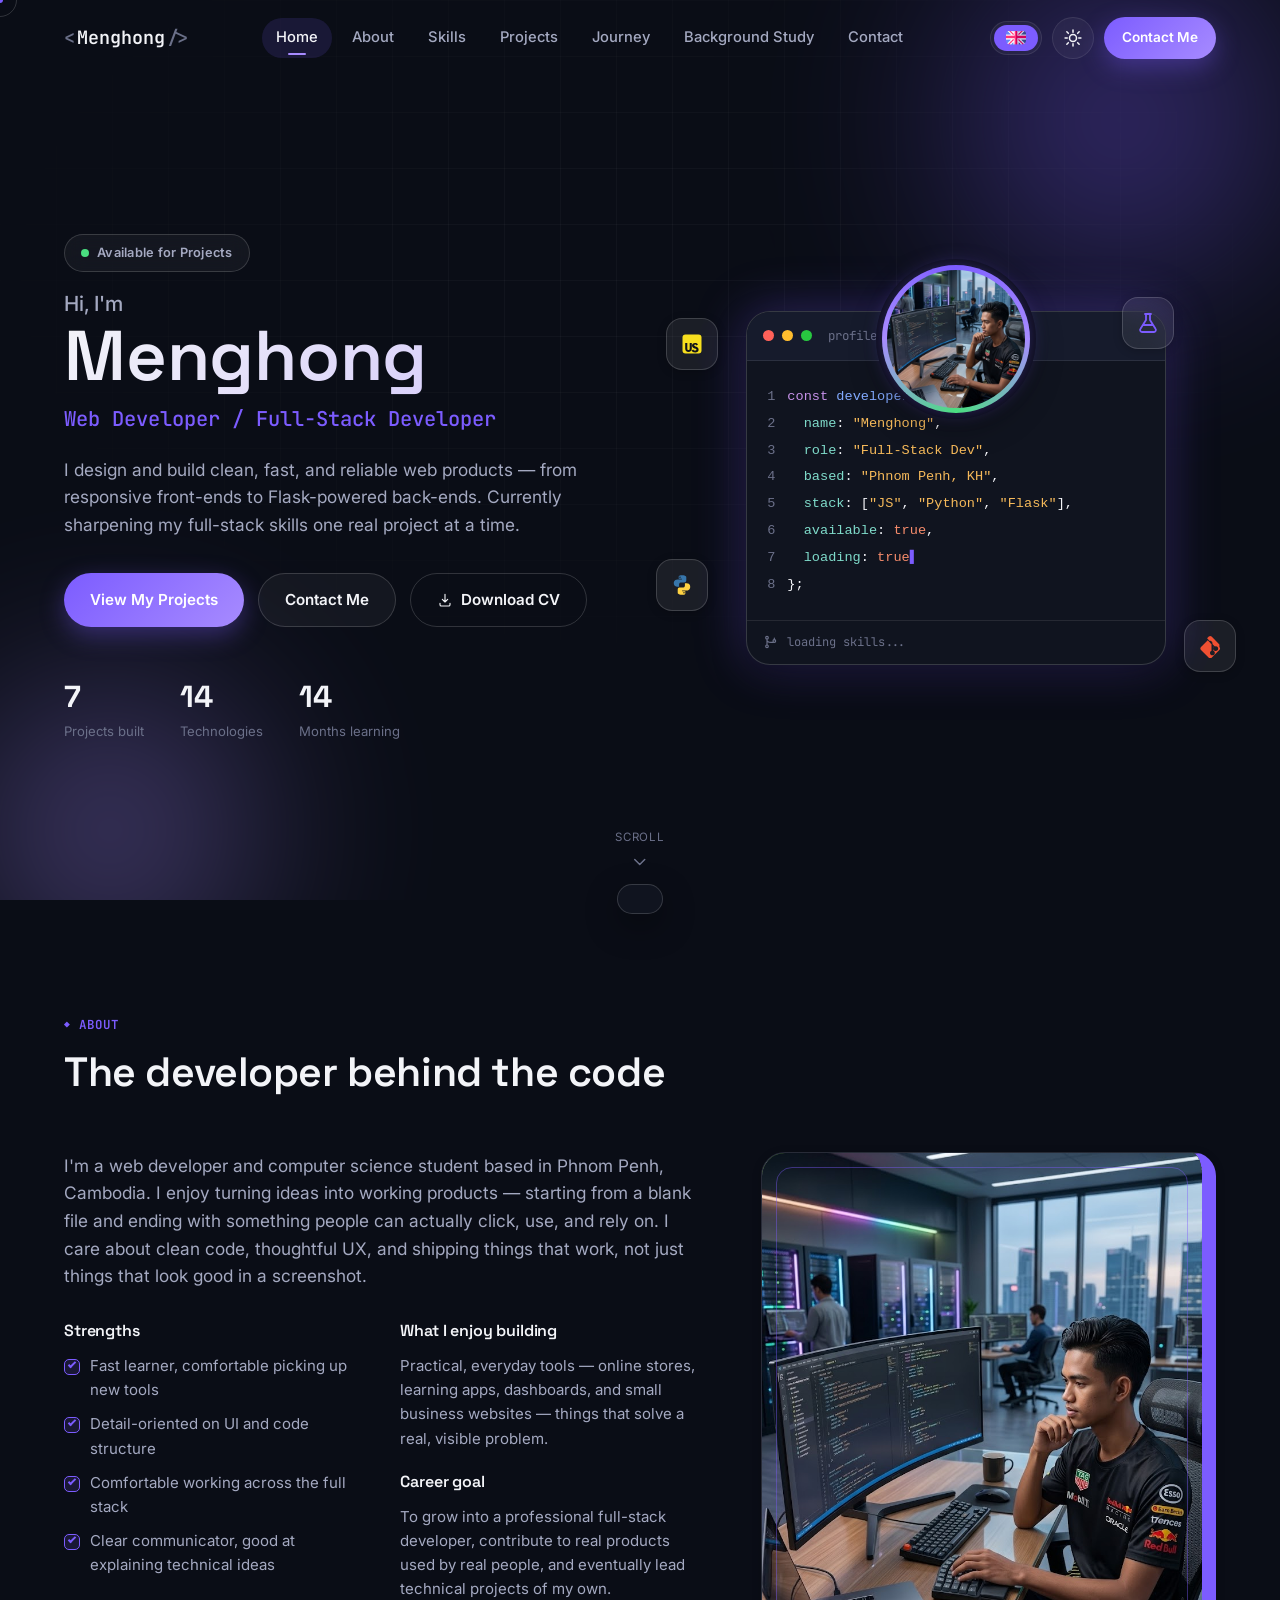
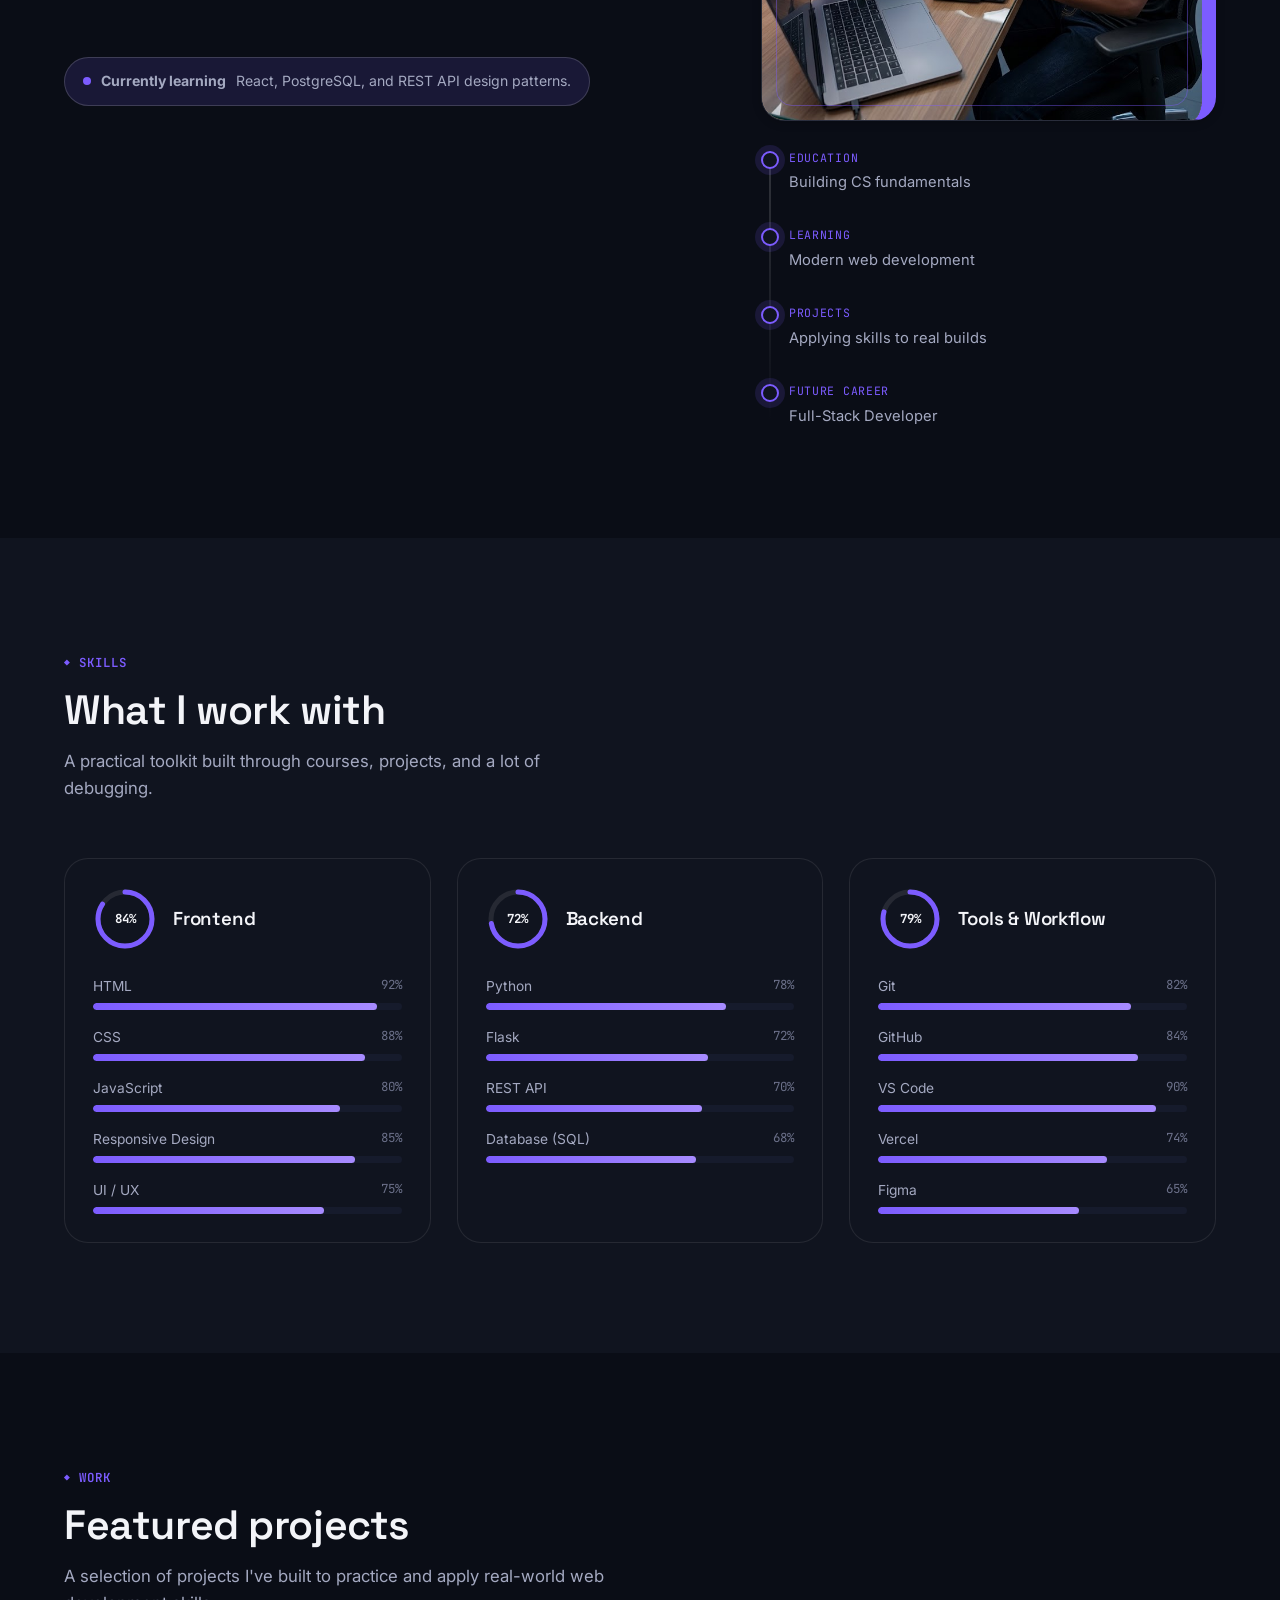
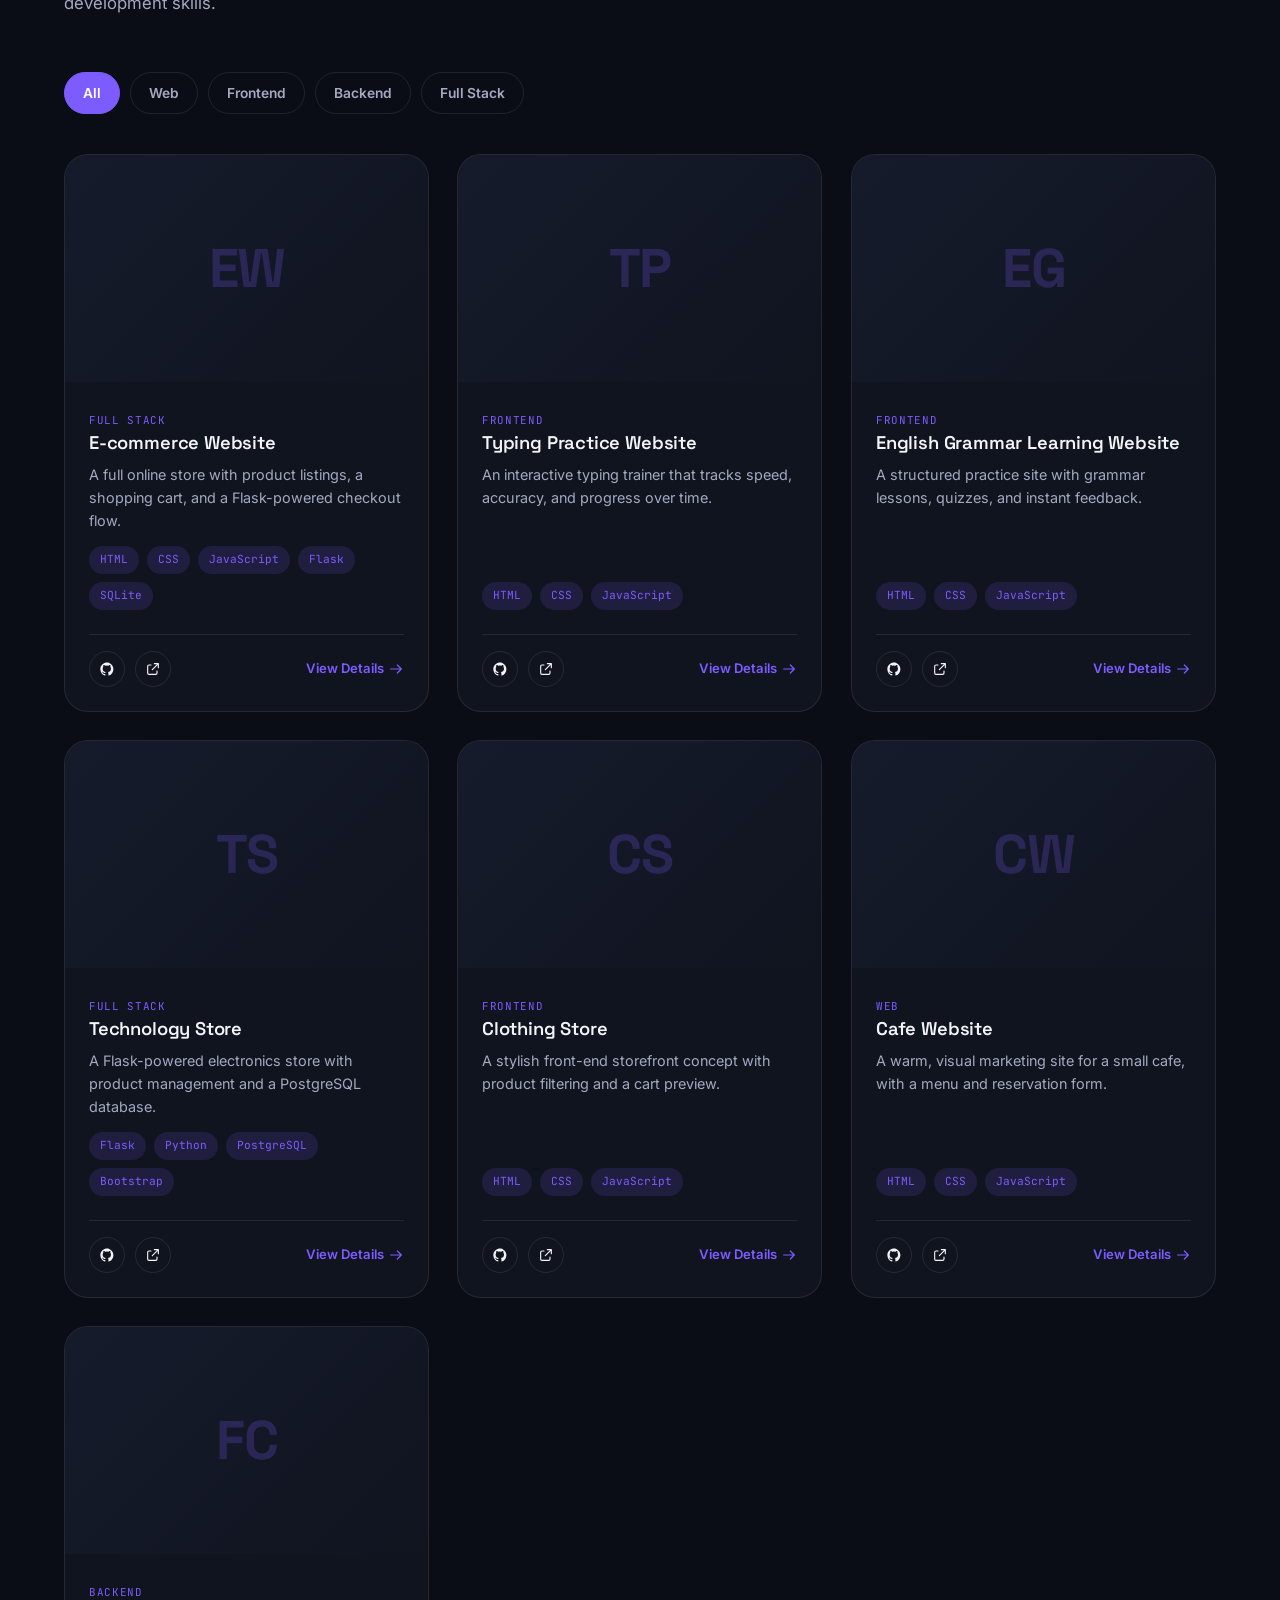
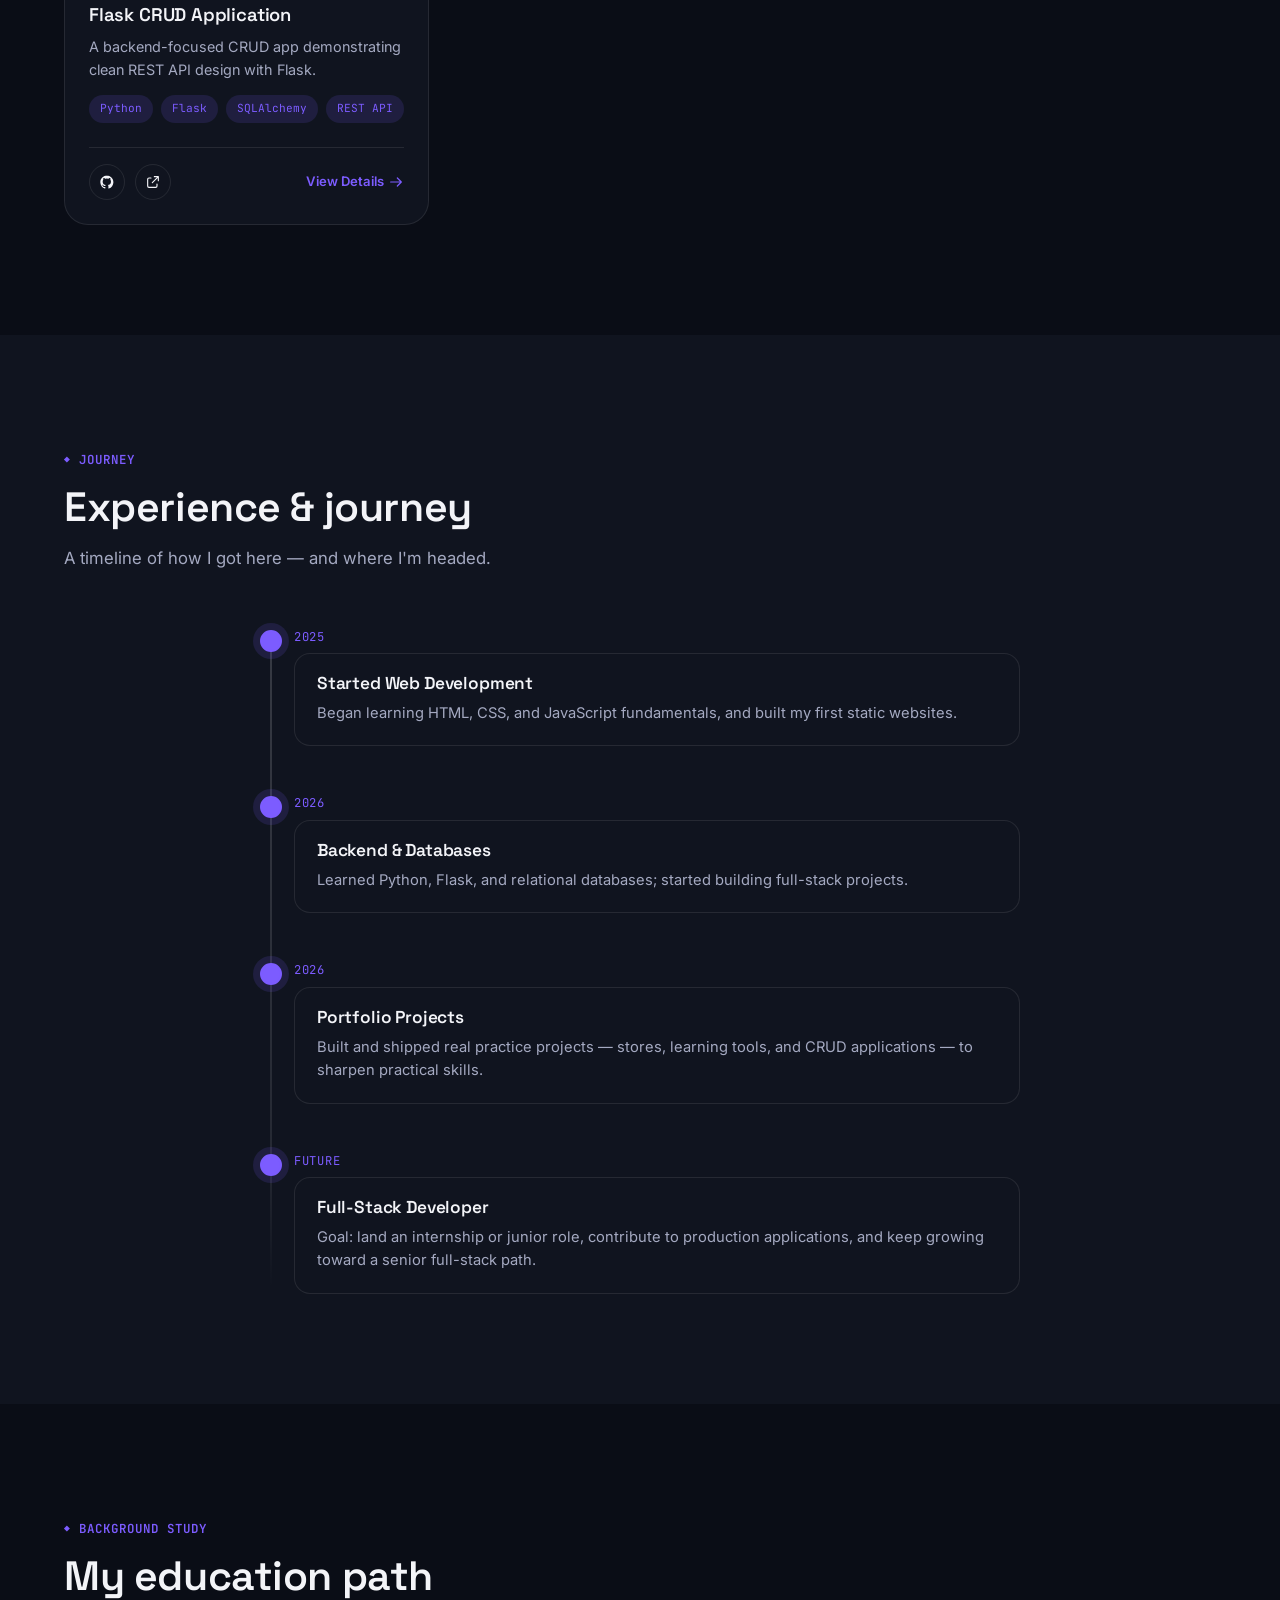
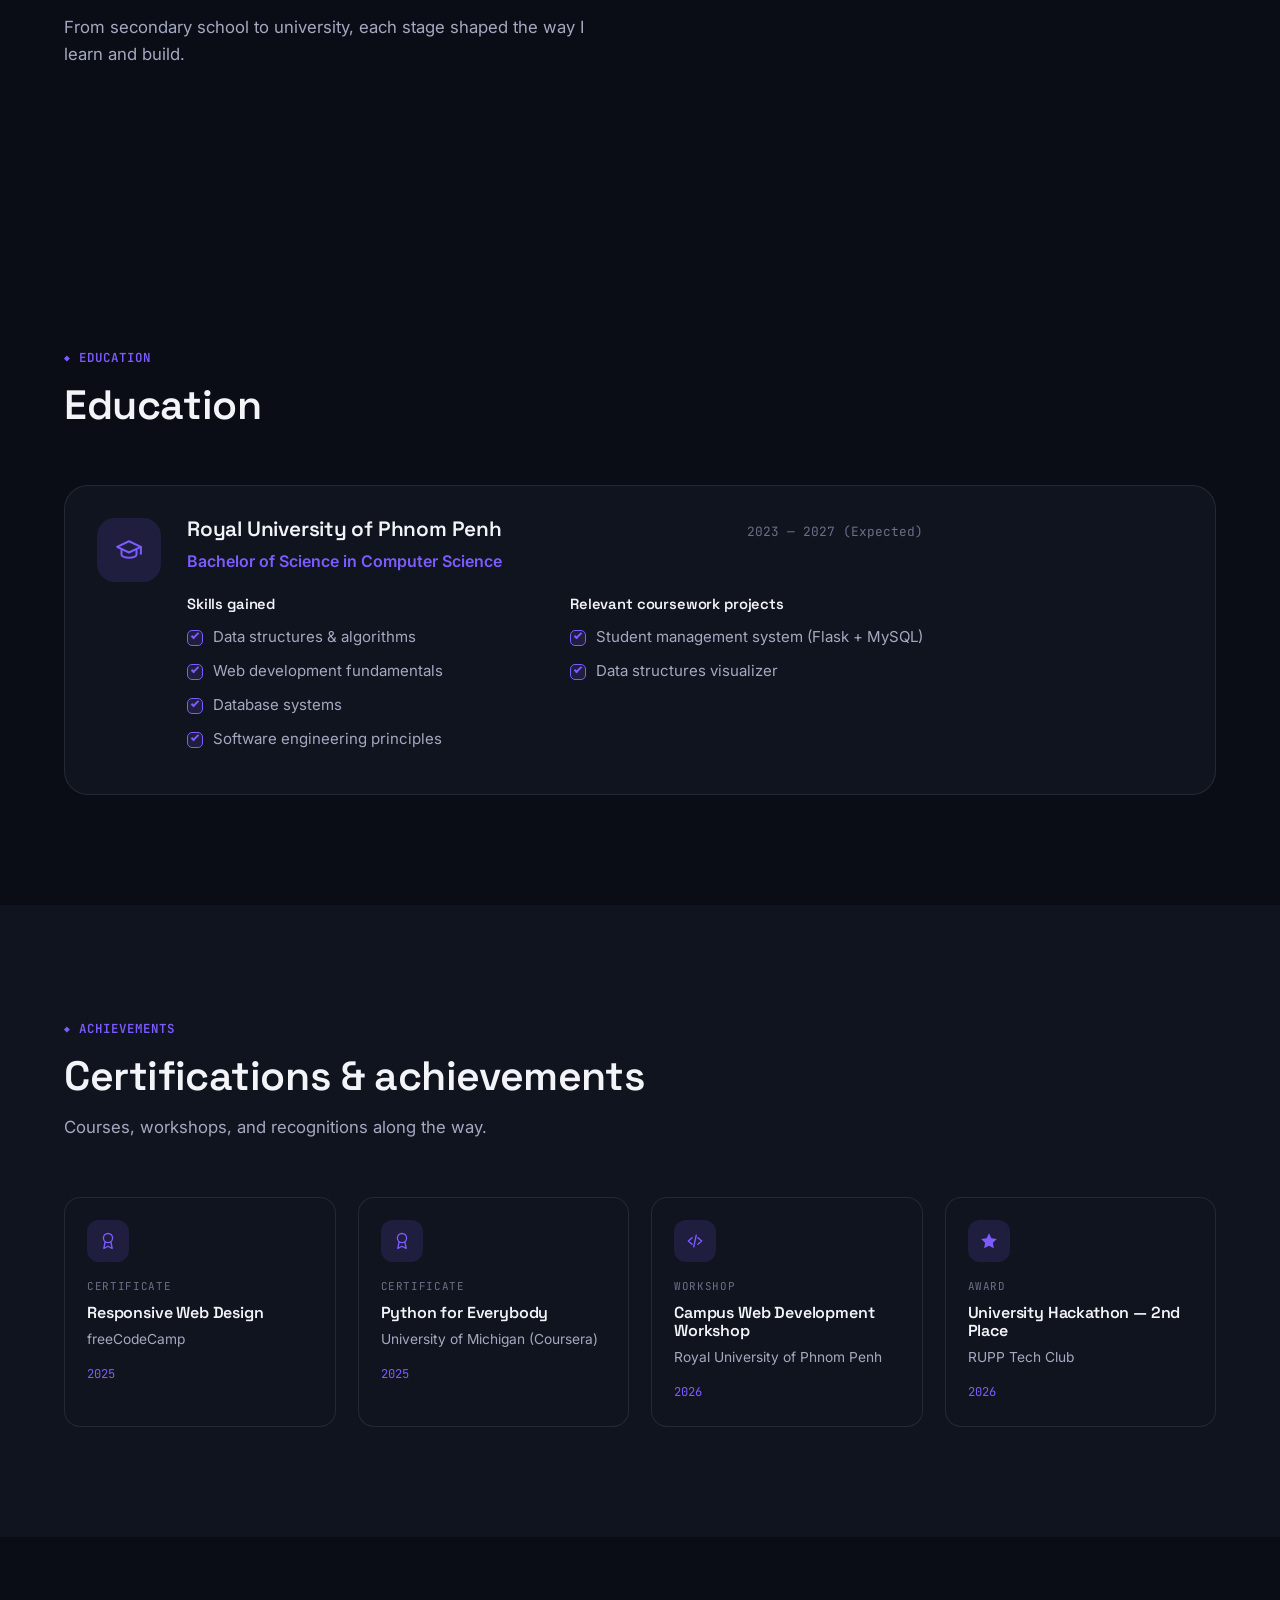
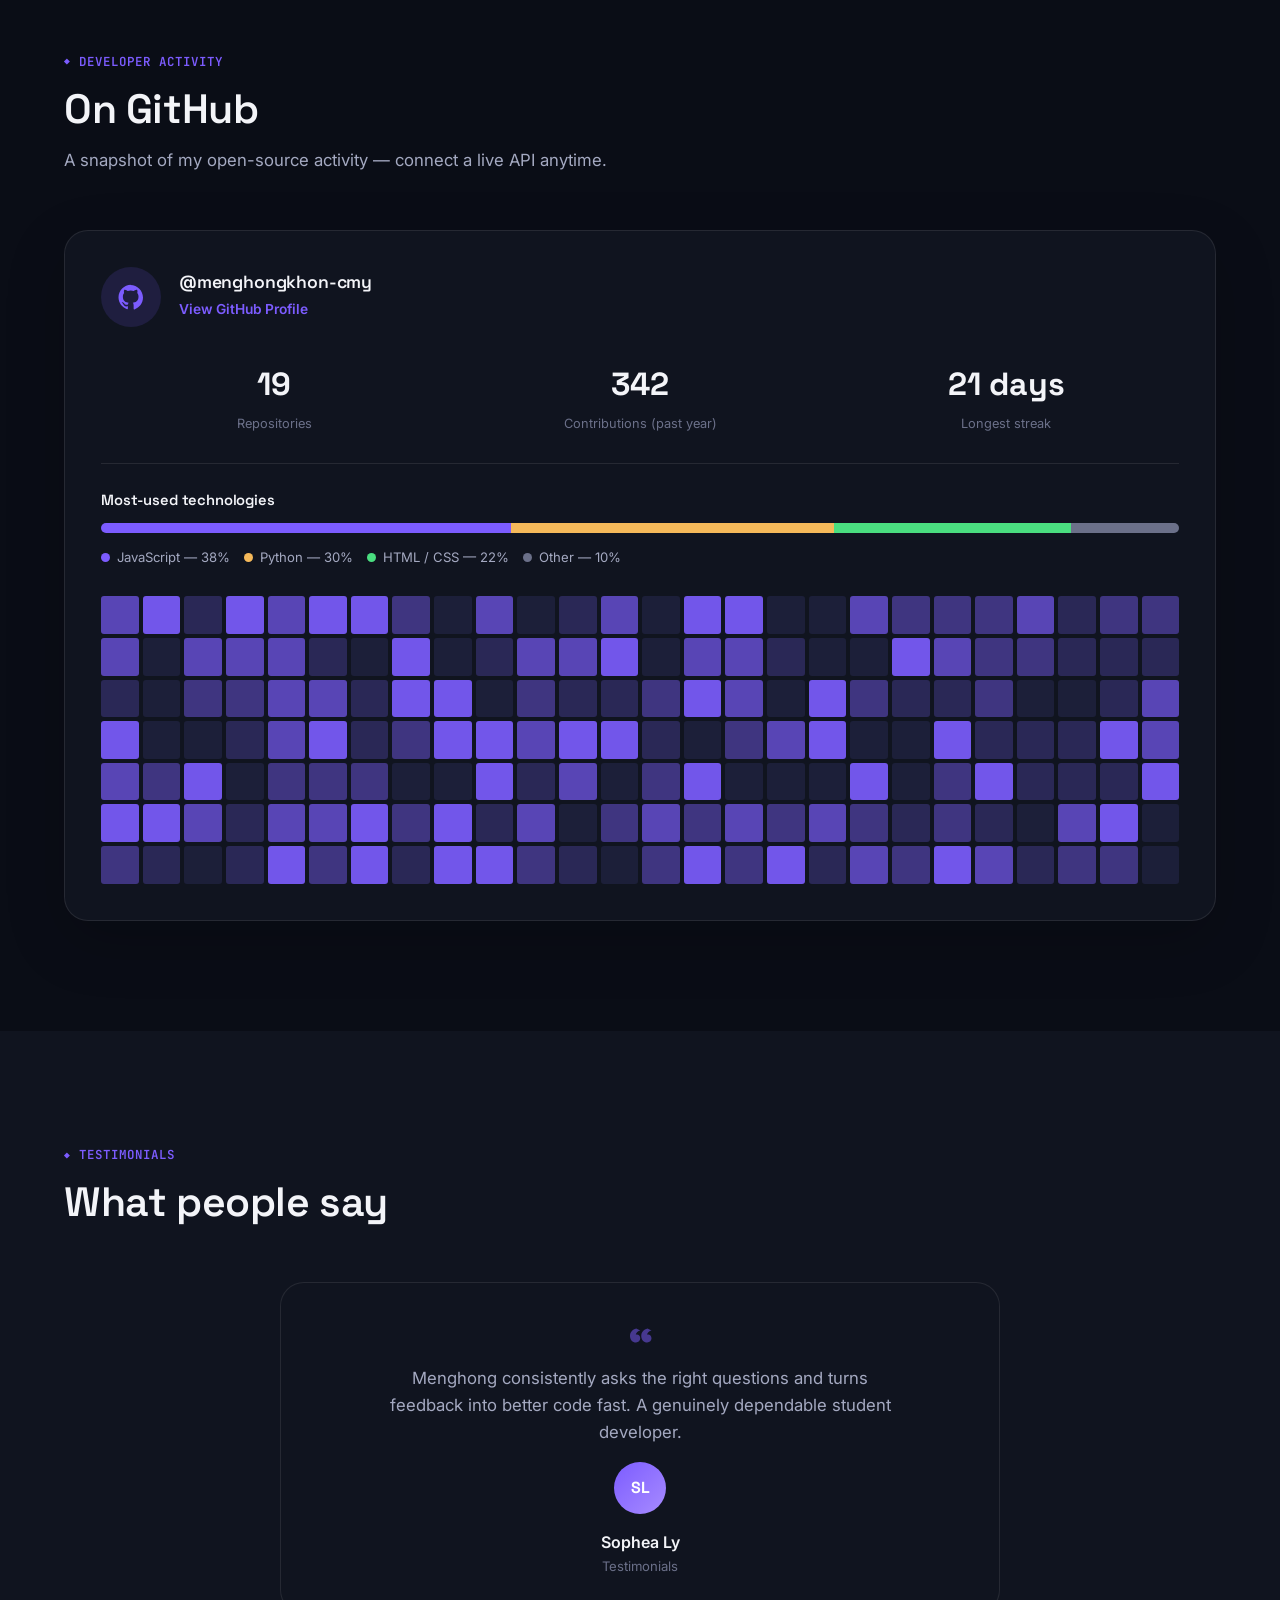
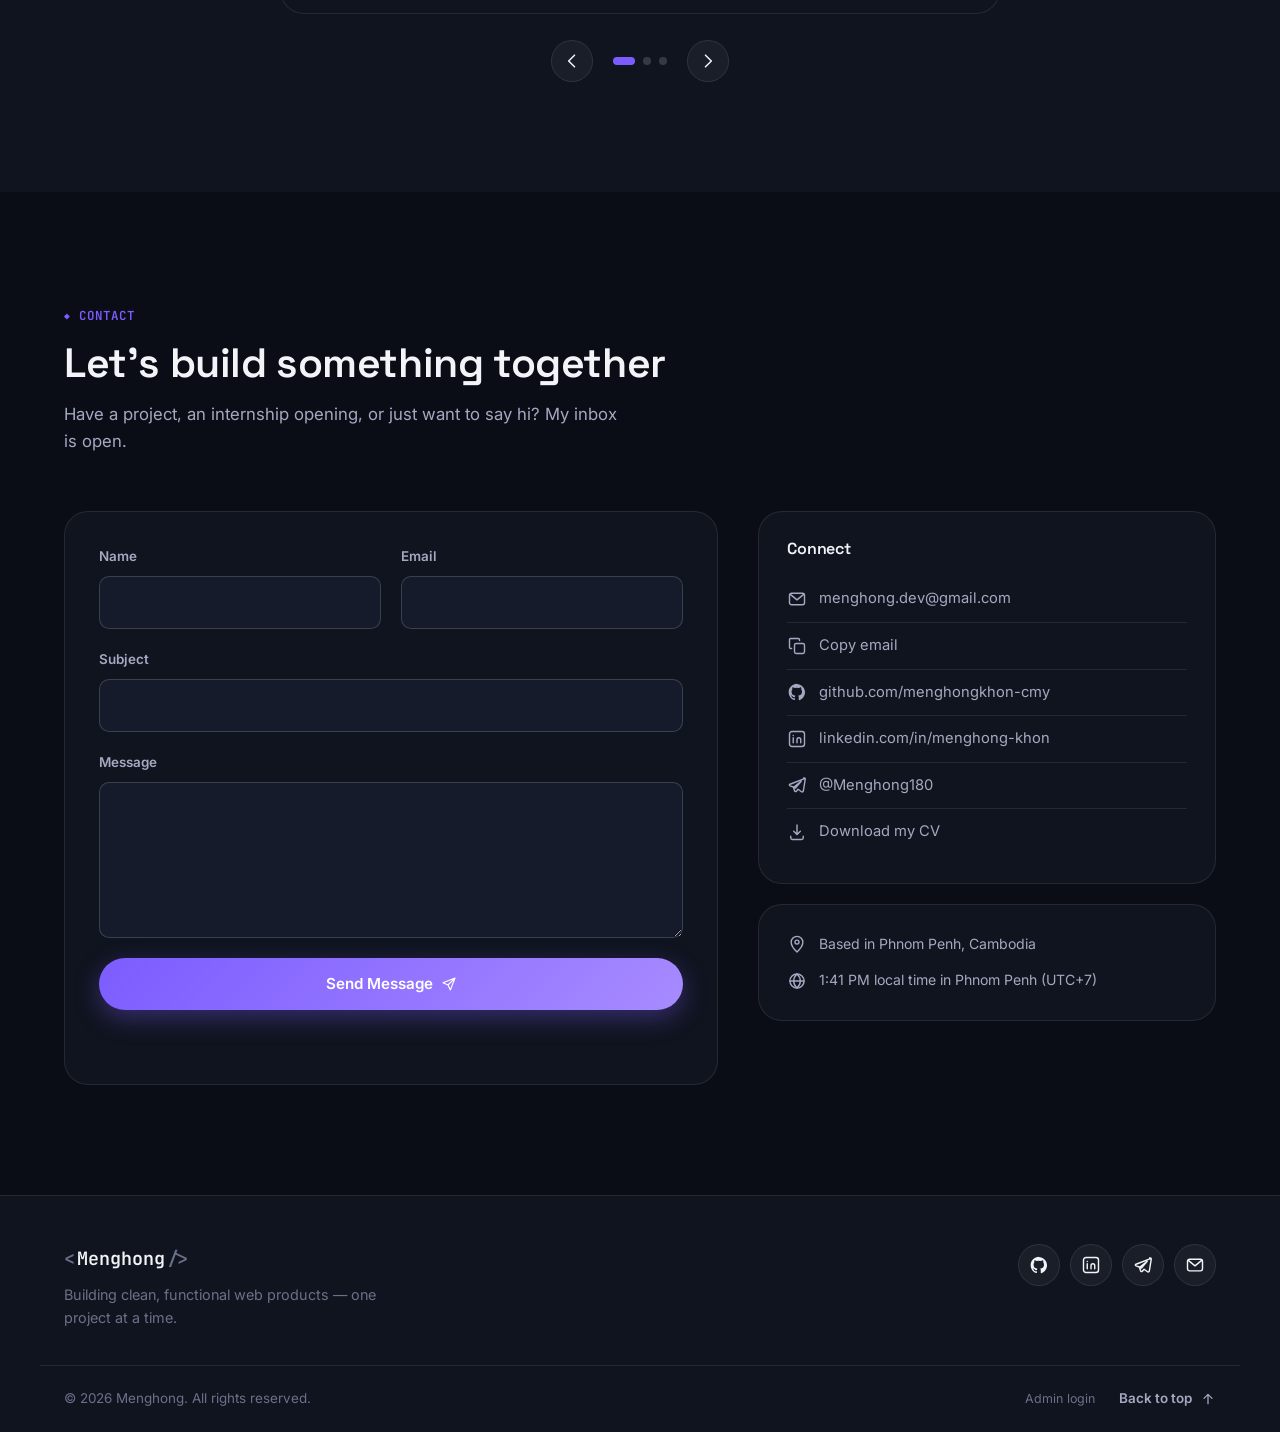
==== commit bf4cea7d: "add admin" ====
--- a/index.html
+++ b/index.html
@@ -51,7 +51,7 @@
   <link rel="preconnect" href="https://fonts.googleapis.com">
   <link rel="preconnect" href="https://fonts.gstatic.com" crossorigin>
   <link
-    href="https://fonts.googleapis.com/css2?family=Space+Grotesk:wght@500;600;700&family=Inter:wght@400;500;600;700&family=JetBrains+Mono:wght@400;500;600&family=Noto+Sans+Khmer:wght@400;500;600;700&display=swap"
+    href="https://fonts.googleapis.com/css2?family=Space+Grotesk:wght@500;600;700&family=Inter:wght@400;500;600;700&family=JetBrains+Mono:wght@400;500;600&family=Noto+Sans+JP:wght@400;500;600;700&family=Noto+Sans+Khmer:wght@400;500;600;700&display=swap"
     rel="stylesheet">
 
   <link rel="stylesheet" href="style.css">
@@ -288,9 +288,10 @@
       </nav>
 
       <div class="nav__actions">
-        <div class="lang-switch" id="langSwitch">
-          <button type="button" class="lang-switch__btn is-active" data-lang="en" aria-pressed="true">EN</button>
-          <button type="button" class="lang-switch__btn" data-lang="km" aria-pressed="false">ខ្មែរ</button>
+        <div class="lang-switch" id="langSwitch" aria-label="Language" aria-expanded="false">
+          <button type="button" class="lang-switch__btn is-active" data-lang="en" aria-pressed="true" aria-label="English"><img class="lang-switch__flag" src="img/EN.png" alt=""></button>
+          <button type="button" class="lang-switch__btn" data-lang="km" aria-pressed="false" aria-label="Khmer"><img class="lang-switch__flag" src="img/KH.png" alt=""></button>
+          <button type="button" class="lang-switch__btn" data-lang="ja" aria-pressed="false"><span class="lang-switch__flag" aria-hidden="true">🇯🇵</span> 日本語</button>
         </div>
         <button type="button" class="icon-btn" id="themeToggle" aria-label="Toggle theme" title="Toggle theme">
           <svg class="icon" aria-hidden="true">
@@ -440,6 +441,8 @@
               </div>
             </div>
 
+            <div class="about__highlights" id="aboutHighlights"></div>
+
             <div class="learning-pill reveal">
               <span class="learning-pill__dot"></span>
               <strong data-i18n="about.learningTitle">Currently learning</strong>
@@ -452,6 +455,8 @@
               <img src="img/dev.jpg" alt="Portrait of Menghong" data-i18n-alt="about.photoAlt" loading="lazy">
               <img class="about__photo__next" src="img/profile.jpg" alt="Menghong working at a laptop" loading="lazy">
               <img class="about__photo__next" src="img/pf1.jpg" alt="Menghong working at a laptop" loading="lazy">
+              <img class="about__photo__next" src="img/pf2.jpg" alt="Menghong working at a laptop" loading="lazy">
+              <img class="about__photo__next" src="img/pf3.jpg" alt="Menghong working at a laptop" loading="lazy">
             </div>
             <div class="about__timeline reveal" id="aboutTimeline" aria-label="Career path timeline"></div>
           </div>
@@ -887,12 +892,15 @@
     <div class="container footer__bottom">
       <p>&copy; <span id="footerYear"></span> Menghong. <span data-i18n="footer.rights">All rights reserved.</span>
       </p>
-      <button type="button" class="footer__top" id="footerTopBtn">
-        <span data-i18n="footer.backToTop">Back to top</span>
-        <svg class="icon icon--sm" aria-hidden="true">
-          <use href="#i-arrow-up"></use>
-        </svg>
-      </button>
+      <div class="footer__bottom-actions">
+        <a href="admin.html" class="footer__admin-link" id="adminGateLink">Admin login</a>
+        <button type="button" class="footer__top" id="footerTopBtn">
+          <span data-i18n="footer.backToTop">Back to top</span>
+          <svg class="icon icon--sm" aria-hidden="true">
+            <use href="#i-arrow-up"></use>
+          </svg>
+        </button>
+      </div>
     </div>
   </footer>
 
--- a/style.css
+++ b/style.css
@@ -88,6 +88,11 @@
   font-family: 'Noto Sans Khmer', 'Inter', sans-serif;
 }
 
+html[lang="ja"] body,
+body.lang-ja {
+  font-family: 'Noto Sans JP', 'Inter', sans-serif;
+}
+
 body {
   background: var(--bg);
   color: var(--text-primary);
@@ -725,13 +730,31 @@
   border: 1px solid var(--border);
 }
 
+.lang-switch:not(.is-open) .lang-switch__btn:not(.is-active) {
+  display: none;
+}
+
+.lang-switch.is-open {
+  box-shadow: 0 8px 24px var(--accent-glow);
+}
+
 .lang-switch__btn {
   padding: 6px 12px;
   border-radius: var(--radius-full);
   font-size: .78rem;
   font-weight: 700;
+  white-space: nowrap;
   color: var(--text-tertiary);
   transition: all var(--dur-fast) var(--ease);
+}
+
+.lang-switch__flag {
+  width: 20px;
+  height: 14px;
+  object-fit: cover;
+  border-radius: 2px;
+  font-size: .95rem;
+  line-height: 1;
 }
 
 .lang-switch__btn.is-active {
@@ -1291,8 +1314,11 @@
   border-radius: var(--radius-lg);
   overflow: hidden;
   border: 1px solid var(--border);
+  border-right: 14px solid var(--accent);
   background: linear-gradient(135deg, var(--bg-elevated-2), var(--bg-elevated));
   box-shadow: var(--shadow-sm);
+  isolation: isolate;
+  animation: aboutRail 5s ease-in-out infinite;
 }
 
 .tech-icon {
@@ -1337,6 +1363,19 @@
 .about__photo.is-changing {
   border-color: var(--accent);
   box-shadow: 0 18px 44px var(--accent-glow);
+  animation: aboutFrameLock .85s var(--ease);
+}
+
+@keyframes aboutRail {
+  0%, 100% { border-right-color: var(--accent); }
+  50% { border-right-color: var(--accent-2); }
+}
+
+@keyframes aboutFrameLock {
+  0% { transform: translateX(0); }
+  35% { transform: translateX(-7px); }
+  70% { transform: translateX(2px); }
+  100% { transform: translateX(0); }
 }
 
 .about__photo.is-changing img:not(.is-active) {
@@ -1369,6 +1408,16 @@
   display: flex;
 }
 
+@media (prefers-reduced-motion: reduce) {
+  .about__photo {
+    animation: none;
+  }
+
+  .about__photo.is-changing {
+    animation: none;
+  }
+}
+
 .about__text {
   font-size: 1.08rem;
   color: var(--text-secondary);
@@ -1394,6 +1443,31 @@
 .about__col-text {
   color: var(--text-secondary);
   font-size: .94rem;
+}
+
+.about__highlights {
+  display: grid;
+  grid-template-columns: repeat(2, minmax(0, 1fr));
+  gap: 14px;
+  margin-bottom: 28px;
+}
+
+.about__highlight {
+  padding: 16px 18px;
+  border: 1px solid var(--border);
+  border-radius: var(--radius-sm);
+  background: var(--bg-elevated);
+}
+
+.about__highlight h3 {
+  font-size: .95rem;
+  margin-bottom: 8px;
+}
+
+.about__highlight p {
+  color: var(--text-secondary);
+  font-size: .88rem;
+  line-height: 1.65;
 }
 
 .learning-pill {
@@ -2616,6 +2690,21 @@
   color: var(--text-tertiary);
   flex-wrap: wrap;
   gap: 12px;
+}
+
+.footer__bottom-actions {
+  display: flex;
+  align-items: center;
+  gap: 24px;
+}
+
+.footer__admin-link {
+  color: var(--text-tertiary);
+  font-size: .78rem;
+}
+
+.footer__admin-link:hover {
+  color: var(--accent);
 }
 
 .footer__top {
@@ -2866,6 +2955,10 @@
     grid-template-columns: 1fr;
   }
 
+  .about__highlights {
+    grid-template-columns: 1fr;
+  }
+
   .skills__grid {
     grid-template-columns: 1fr;
   }
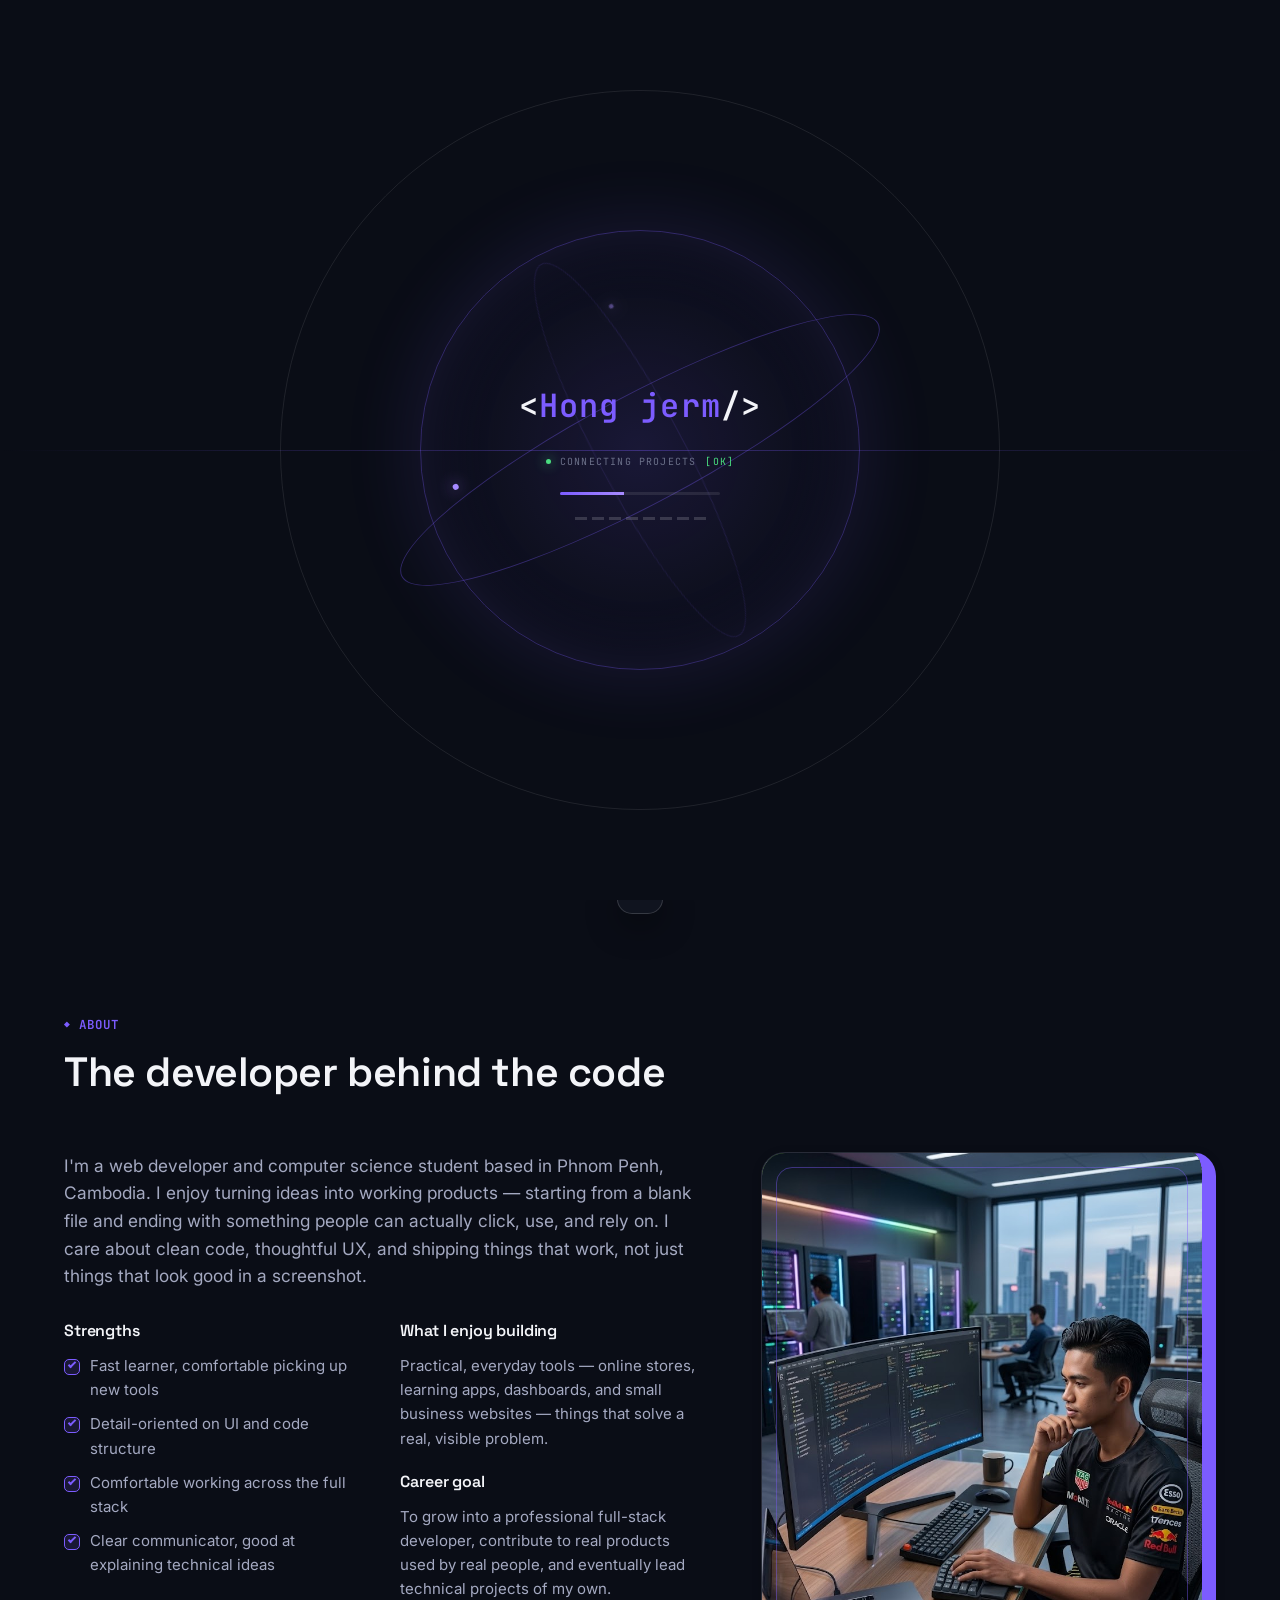
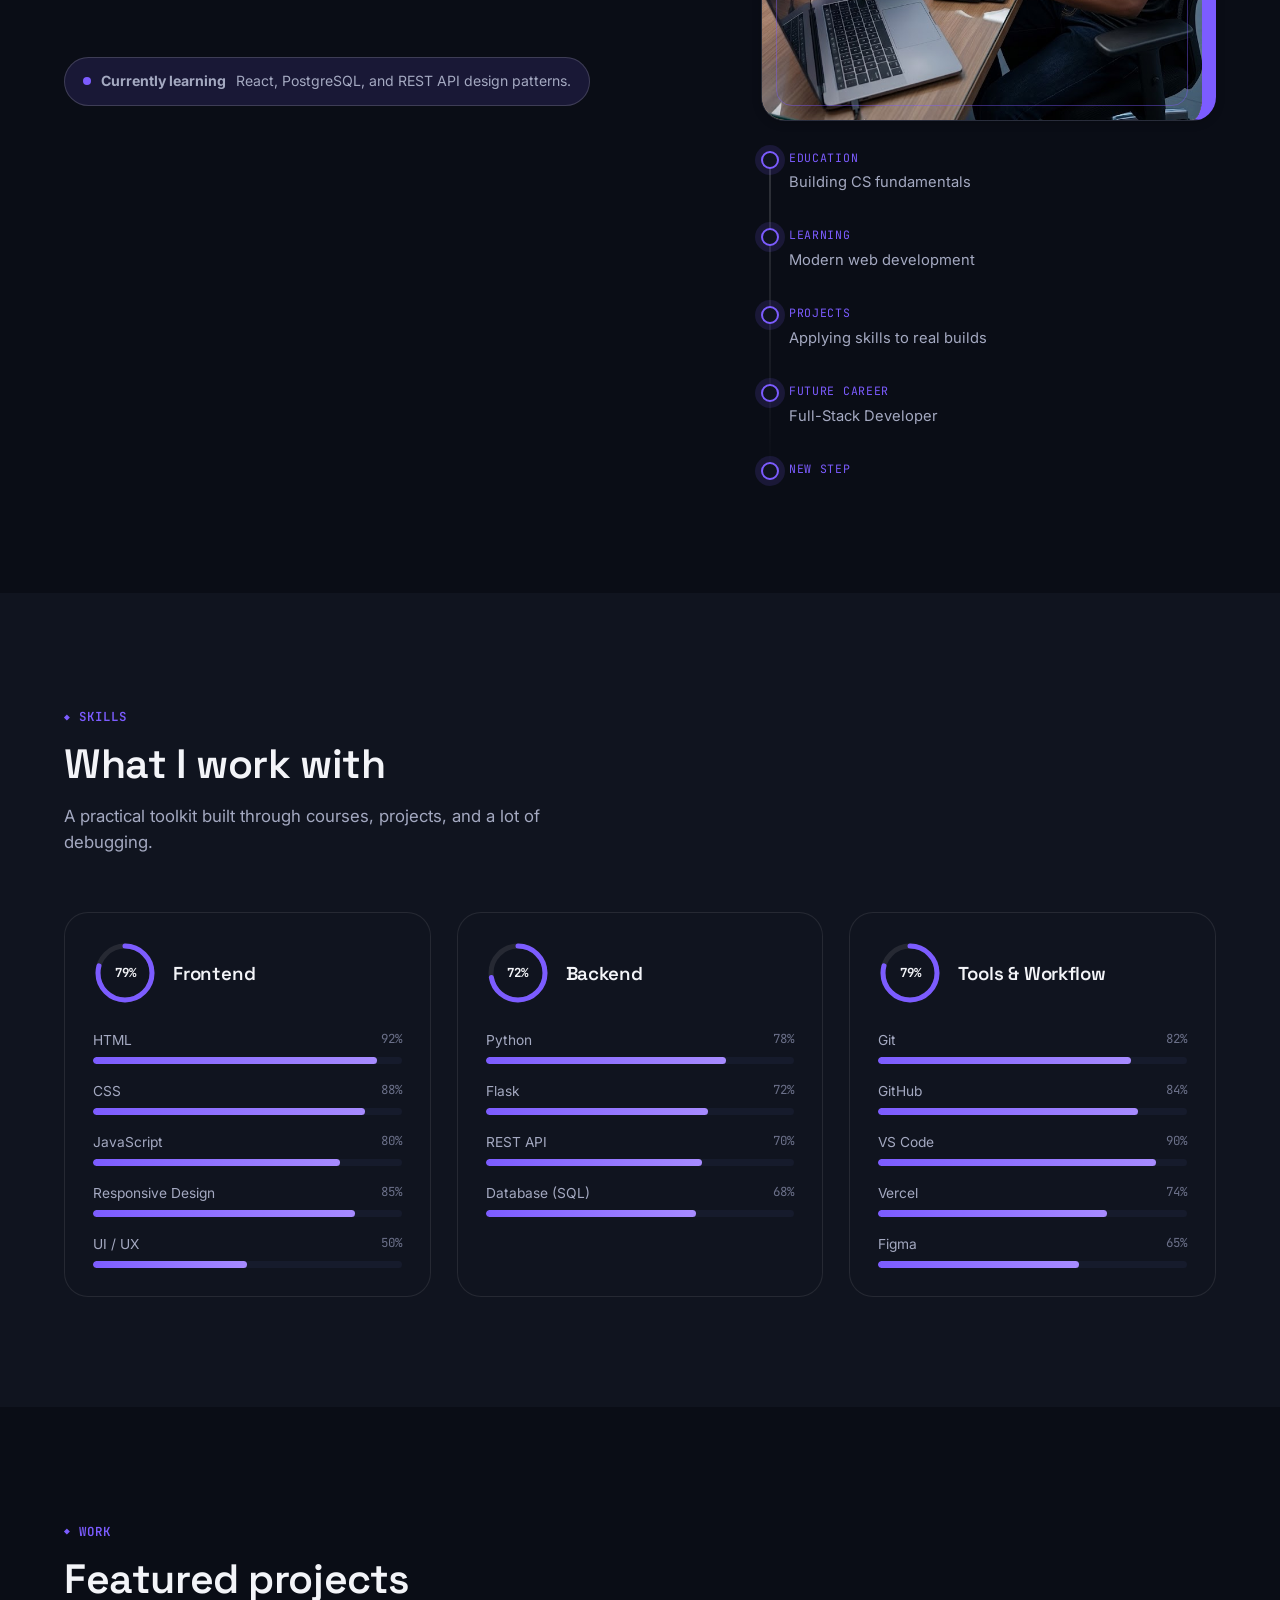
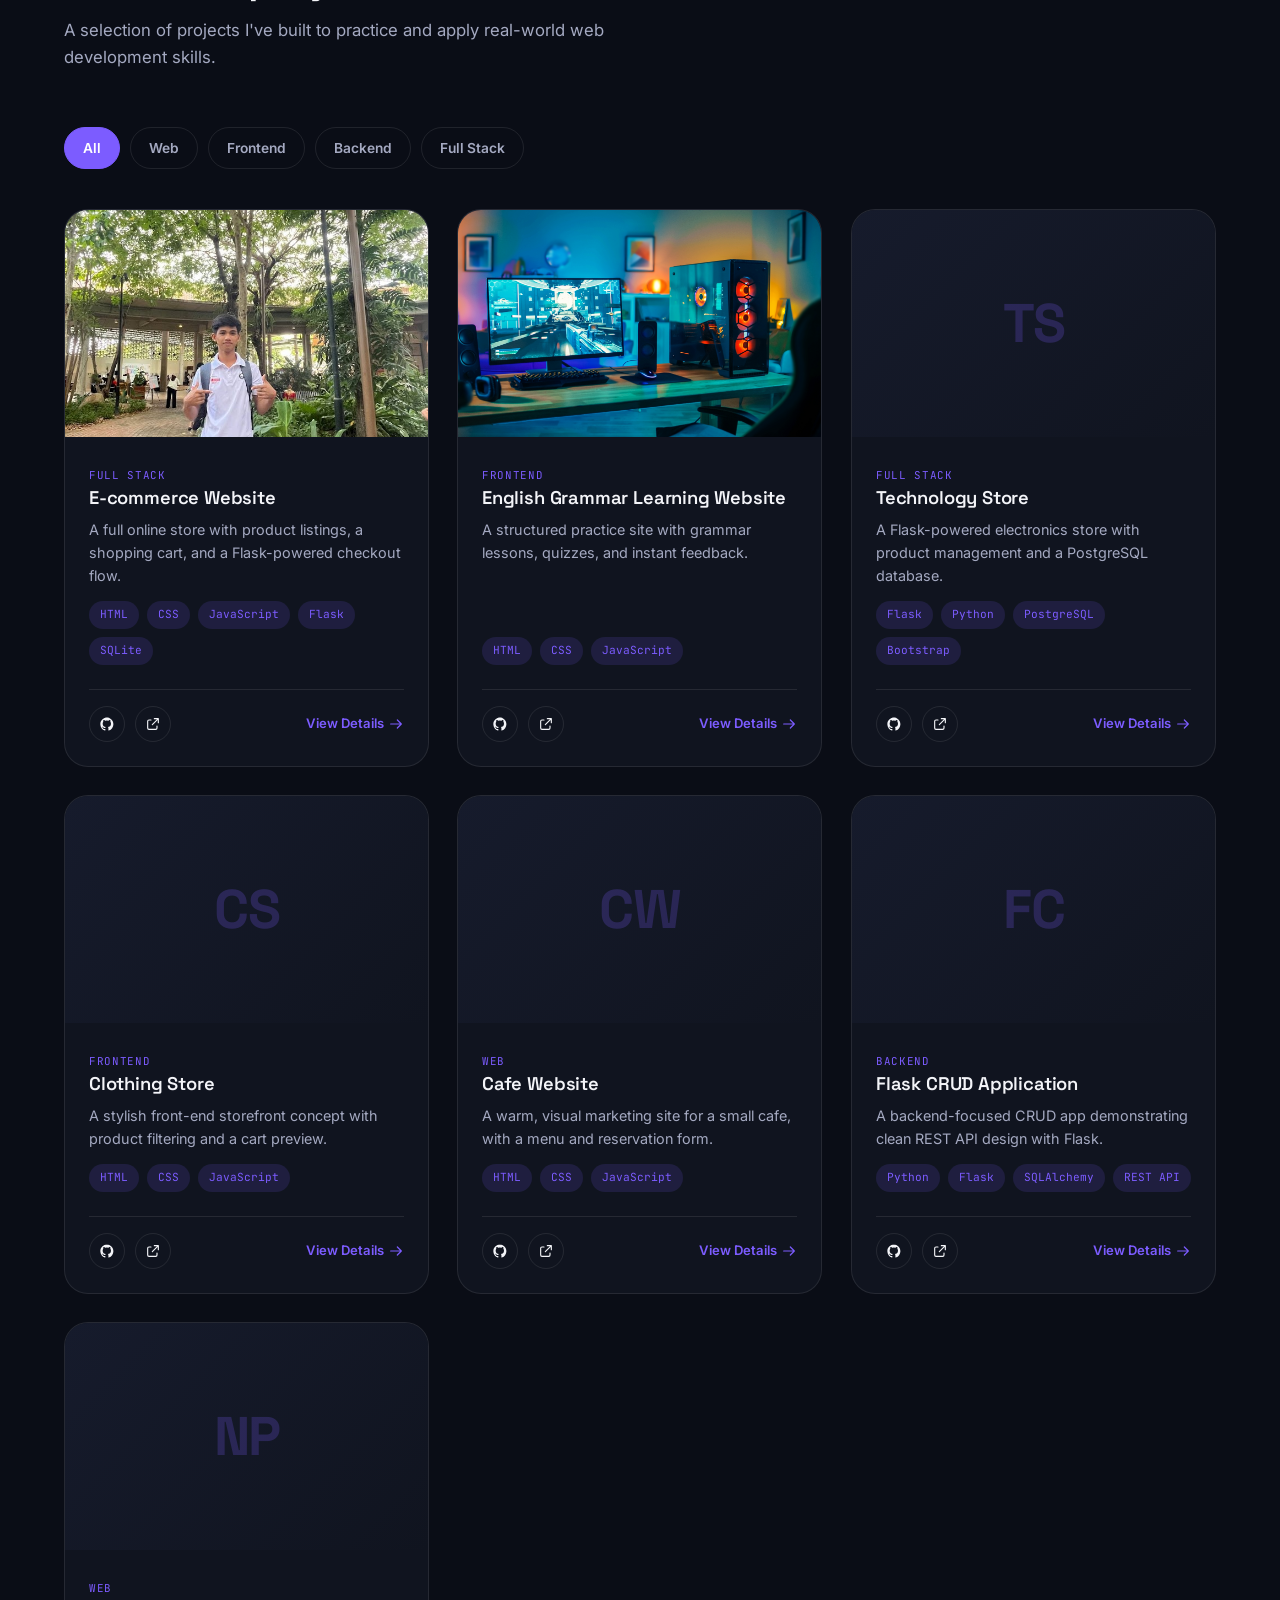
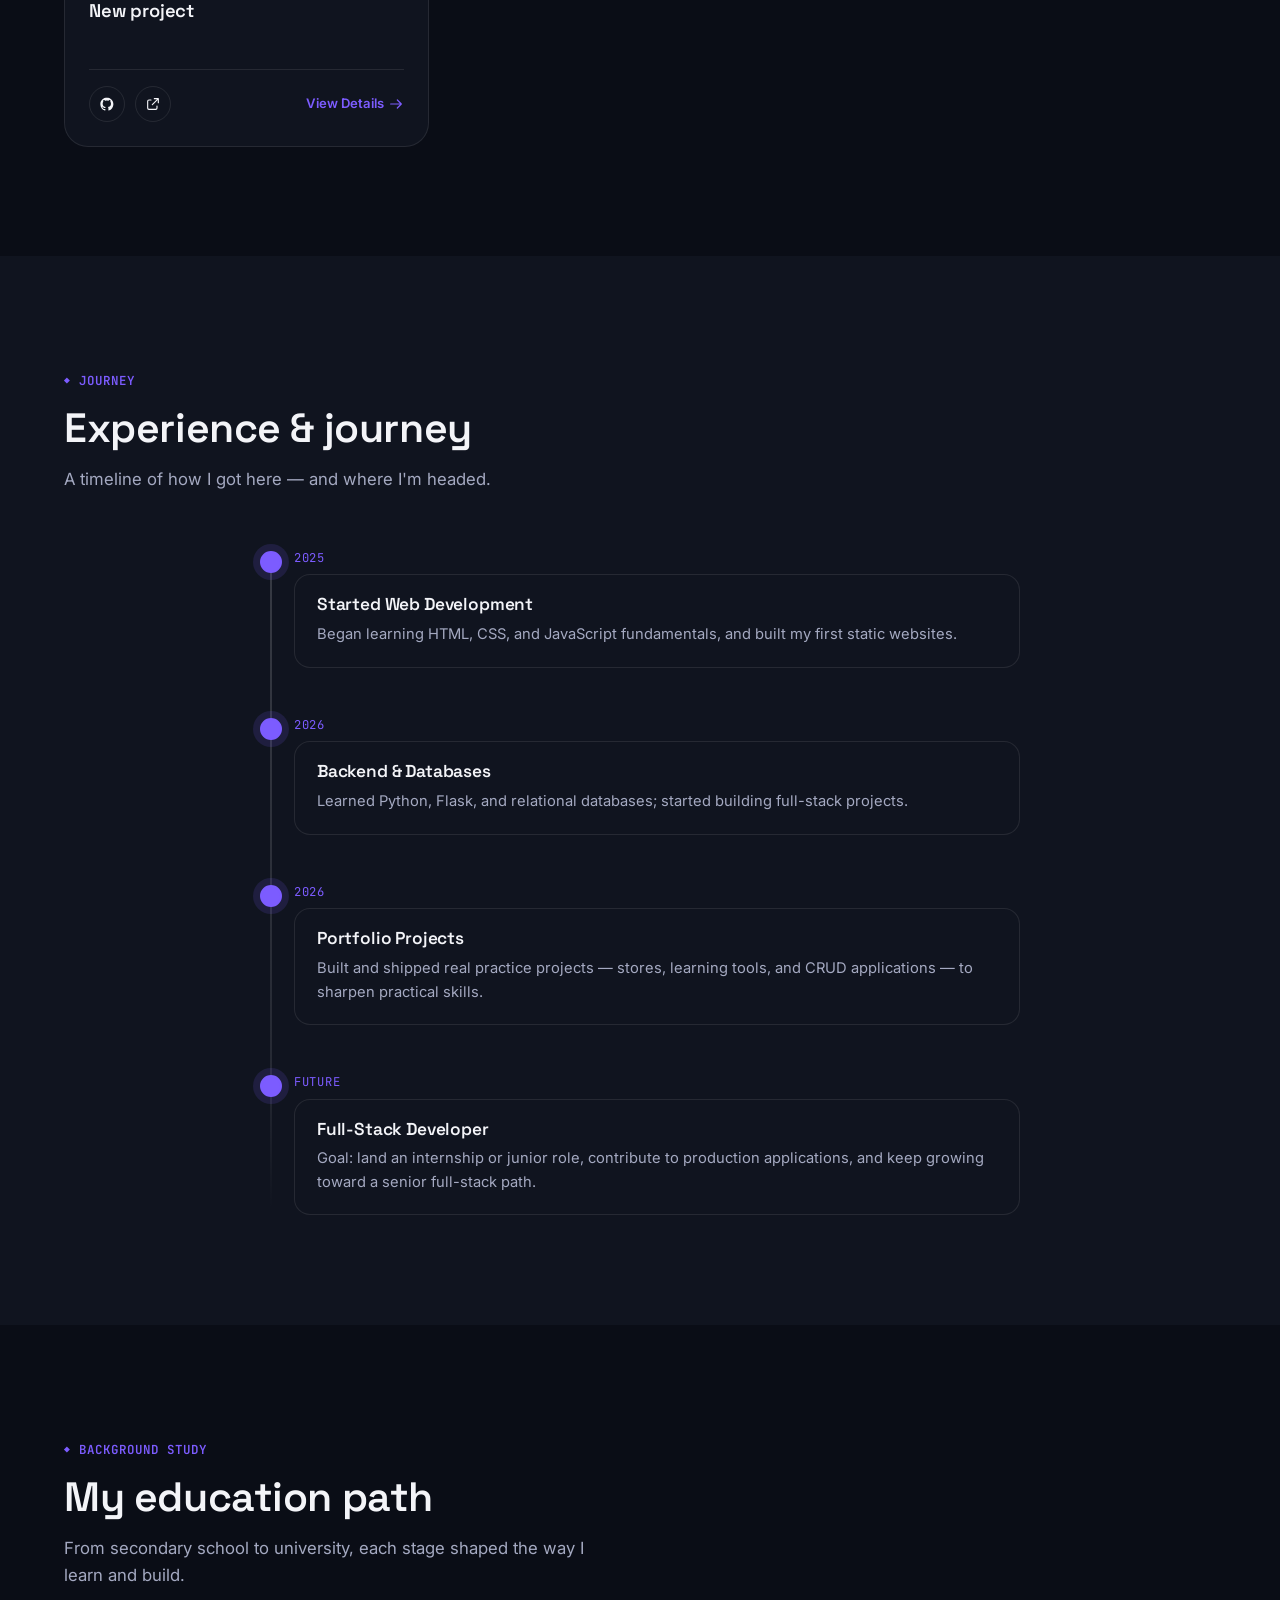
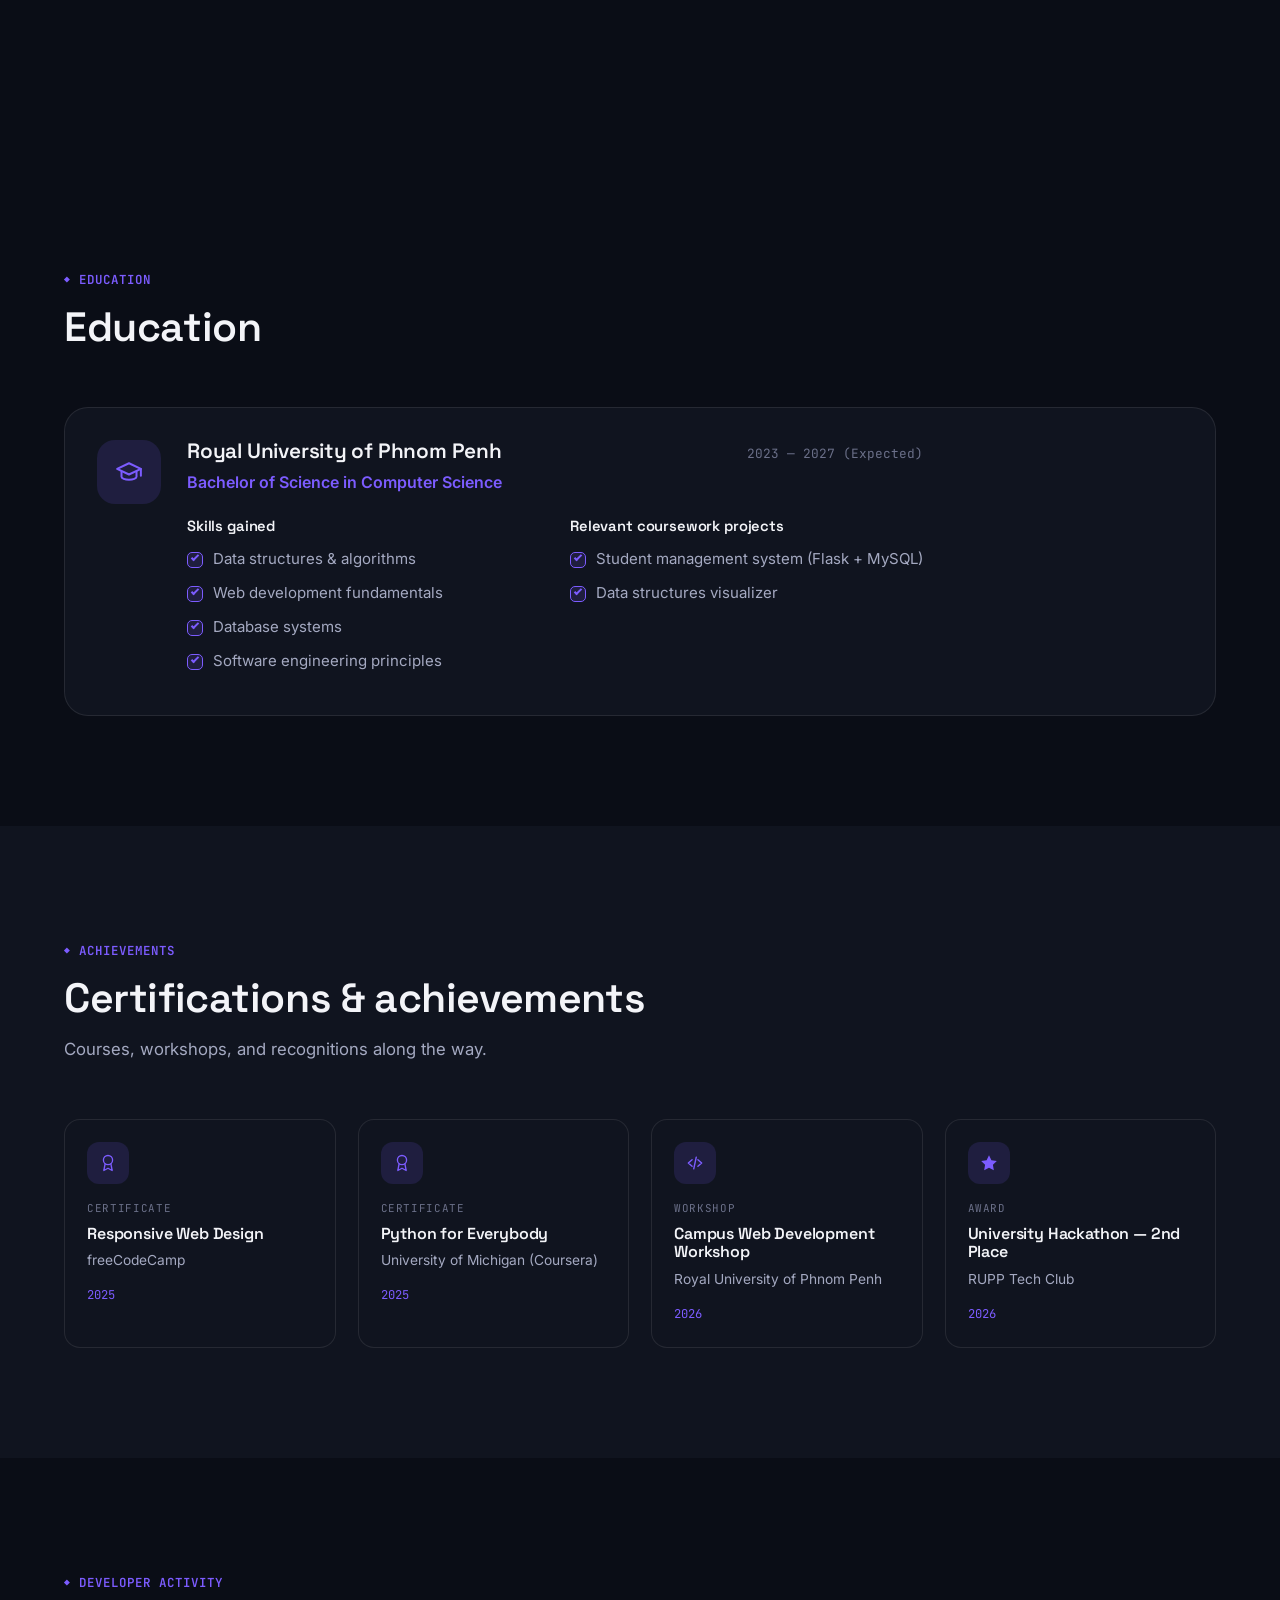
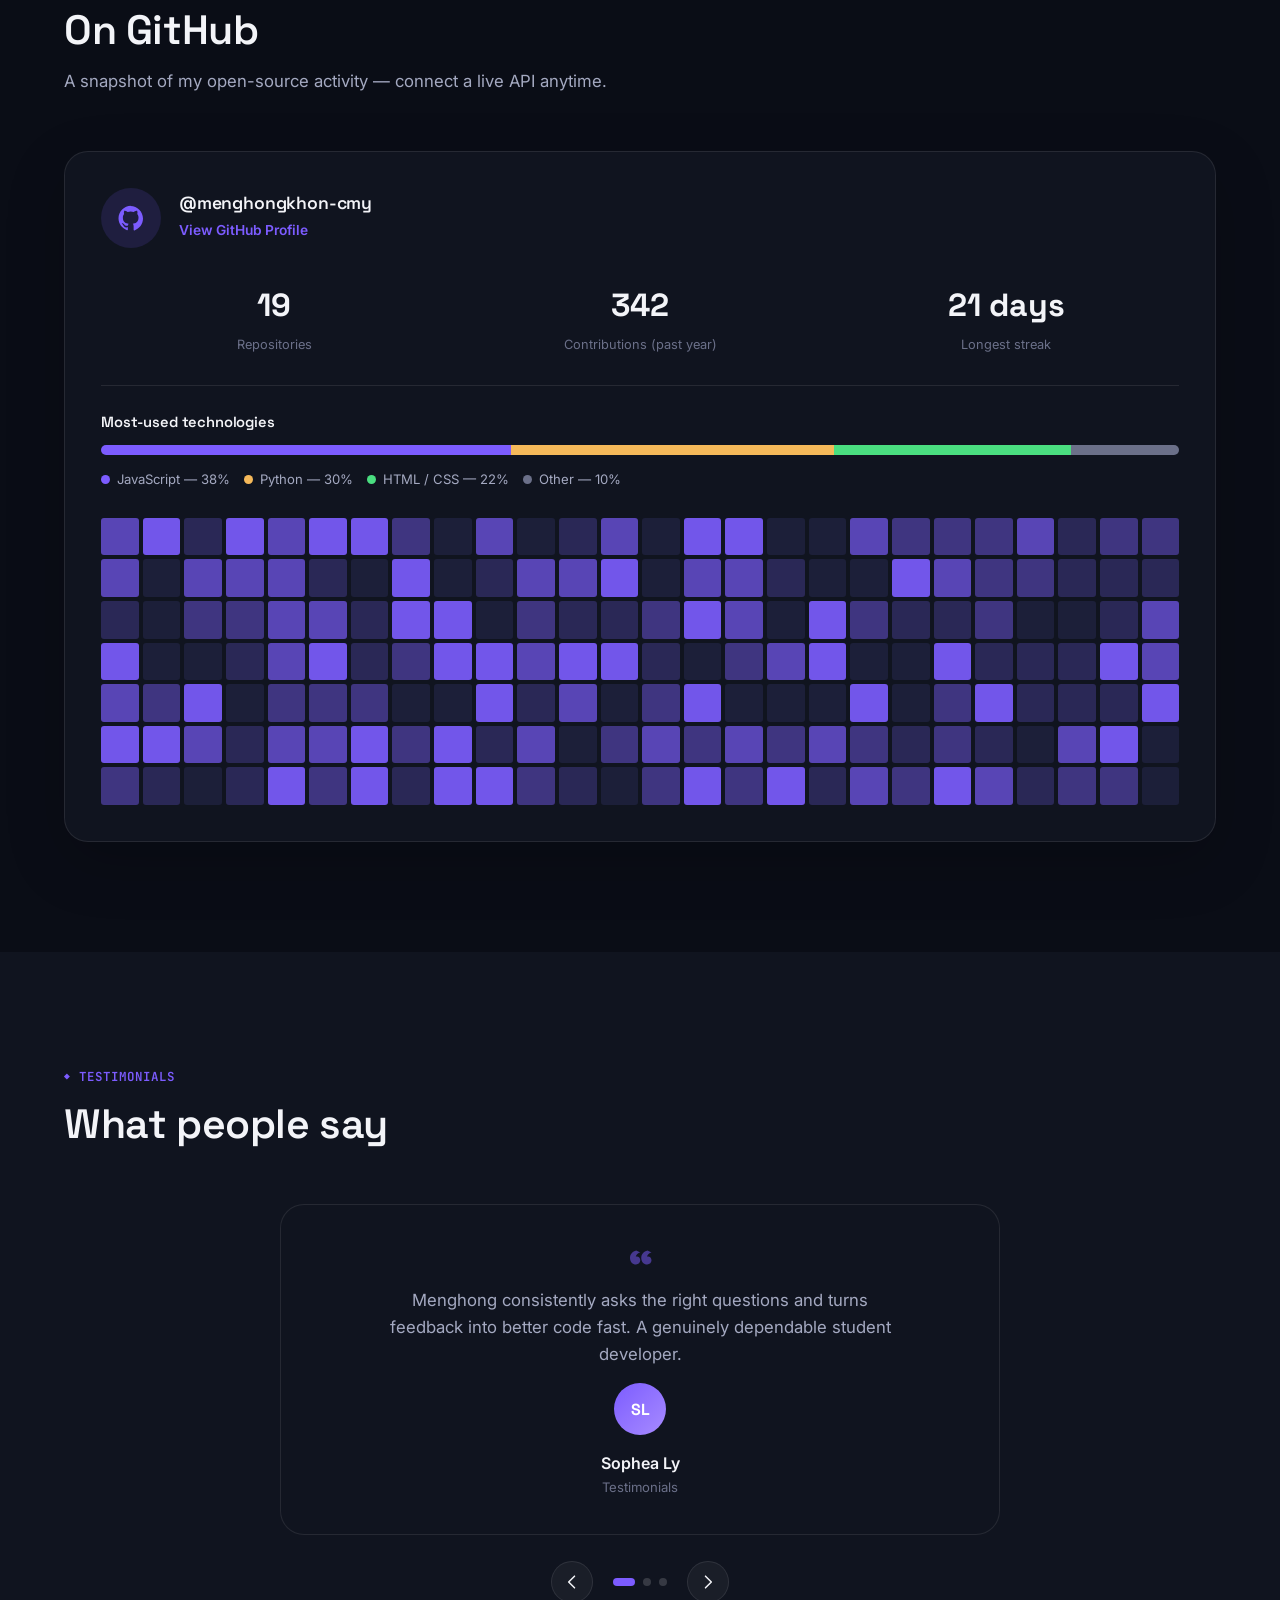
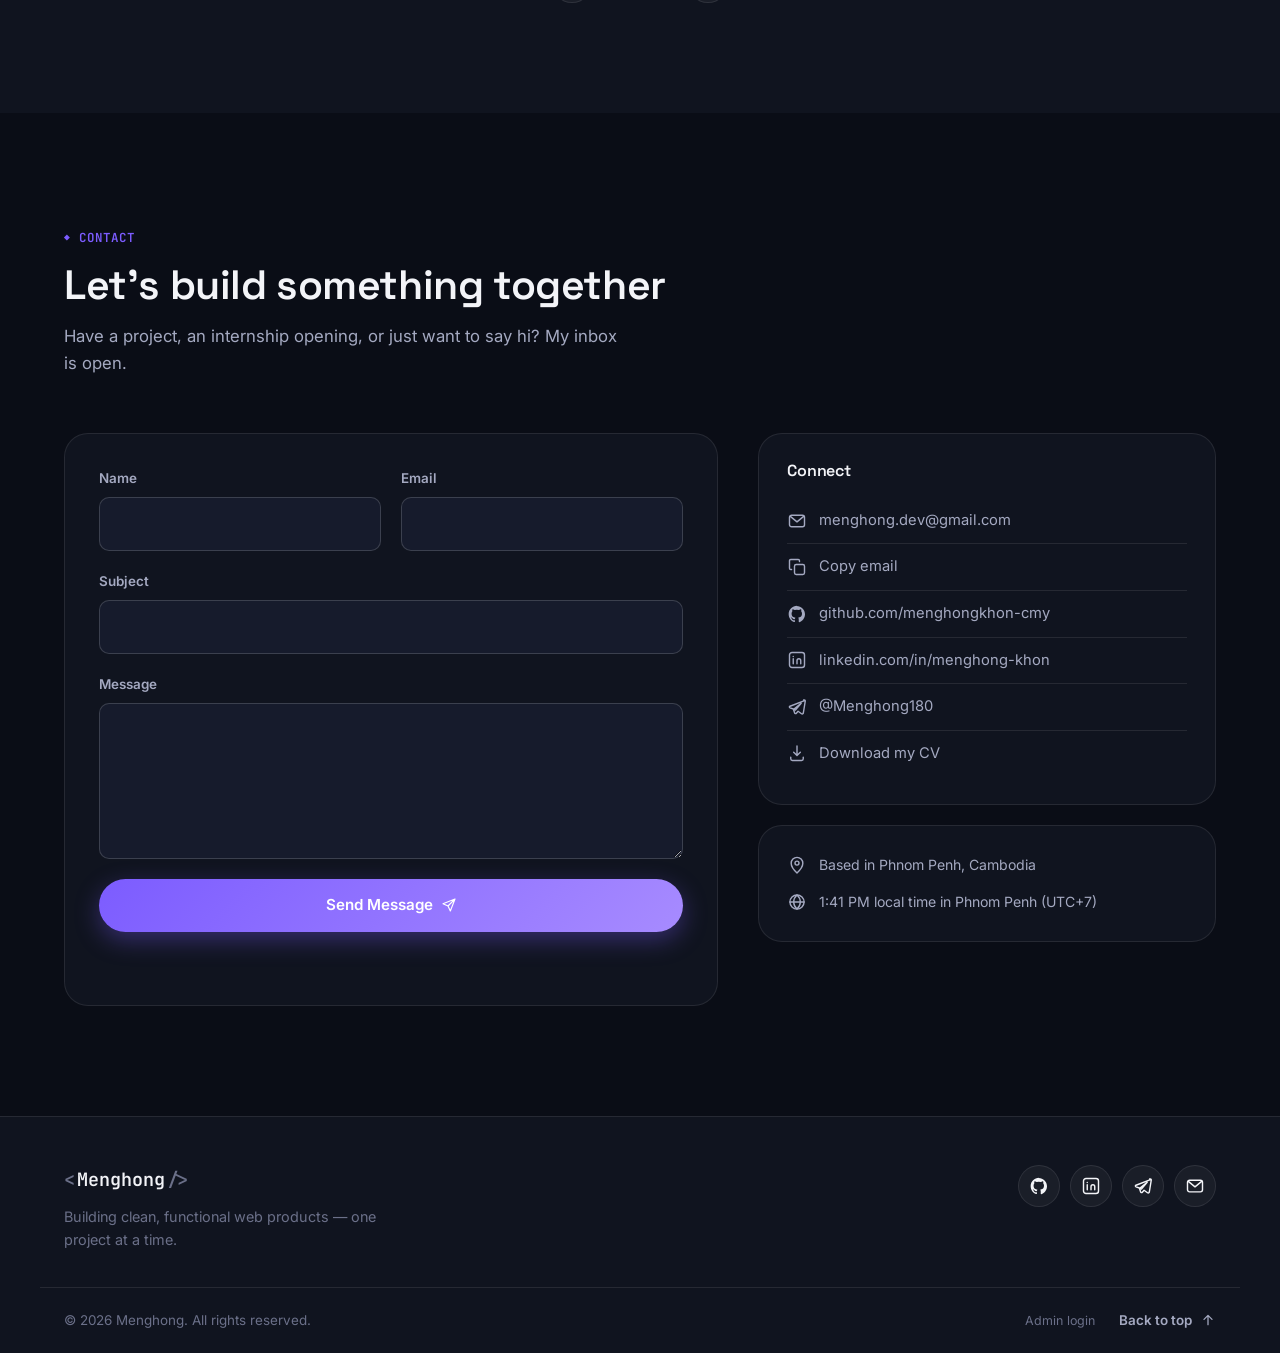
==== commit 8f0d317e: "data update" ====
--- a/index.html
+++ b/index.html
@@ -6,12 +6,12 @@
   <meta name="viewport" content="width=device-width, initial-scale=1.0, viewport-fit=cover">
 
   <!-- ===== Primary SEO ===== -->
-  <title>Menghong</title>
-  <meta name="title" content="Menghong">
+  <title>Menghong ម៉េងហុង — Full-Stack Web Developer</title>
+  <meta name="title" content="Menghong ម៉េងហុង — Full-Stack Web Developer | អ្នកអភិវឌ្ឍន៍គេហទំព័រ">
   <meta name="description"
-    content="Portfolio of Menghong, a full-stack web developer from Phnom Penh, Cambodia, building fast, clean and functional web products with JavaScript, Python and Flask.">
+    content="Portfolio of Menghong (ម៉េងហុង), a full-stack web developer from Phnom Penh, Cambodia. គេហទំព័រផលការងាររបស់ ម៉េងហុង អ្នកអភិវឌ្ឍន៍គេហទំព័រ Full-Stack ដែលបង្កើតគេហទំព័រលឿន ស្អាត និងមានប្រសិទ្ធភាព។">
   <meta name="keywords"
-    content="Menghong, web developer portfolio, full-stack developer, Cambodia developer, Flask developer, JavaScript developer, Phnom Penh web developer">
+    content="Menghong, ម៉េងហុង, web developer portfolio, full-stack developer, Cambodia developer, Flask developer, JavaScript developer, Phnom Penh web developer, អ្នកអភិវឌ្ឍន៍គេហទំព័រ, អ្នកអភិវឌ្ឍន៍ Full-Stack, កម្ពុជា">
   <meta name="author" content="Menghong">
   <meta name="robots" content="index, follow">
   <link rel="canonical" href="https://menghong-dev-gc8q.vercel.app/">
@@ -21,9 +21,9 @@
   <meta property="og:type" content="website">
   <meta property="og:url" content="https://menghong-dev-gc8q.vercel.app/">
   <meta property="og:site_name" content="Menghong Portfolio">
-  <meta property="og:title" content="Menghong">
+  <meta property="og:title" content="Menghong ម៉េងហុង — Full-Stack Web Developer">
   <meta property="og:description"
-    content="Portfolio of Menghong, a full-stack web developer from Phnom Penh, Cambodia. Explore projects, skills, and experience.">
+    content="Portfolio of Menghong (ម៉េងហុង), a full-stack web developer from Phnom Penh, Cambodia. Explore projects, skills, and experience. គេហទំព័រផលការងាររបស់ ម៉េងហុង។">
   <meta property="og:image" content="https://darachan.dev/assets/images/og-cover.jpg">
   <meta property="og:image:width" content="1200">
   <meta property="og:image:height" content="630">
@@ -33,9 +33,9 @@
   <!-- ===== Twitter / X ===== -->
   <meta name="twitter:card" content="summary_large_image">
   <meta name="twitter:url" content="https://darachan.dev/">
-  <meta name="twitter:title" content="Menghong">
+  <meta name="twitter:title" content="Menghong ម៉េងហុង — Full-Stack Web Developer">
   <meta name="twitter:description"
-    content="Portfolio of Menghong, a full-stack web developer from Phnom Penh, Cambodia.">
+    content="Portfolio of Menghong (ម៉េងហុង), a full-stack web developer from Phnom Penh, Cambodia. គេហទំព័រផលការងាររបស់ ម៉េងហុង។">
   <meta name="twitter:image" content="https://darachan.dev/assets/images/og-cover.jpg">
 
   <!-- ===== Theme color (updated by JS on toggle) ===== -->
@@ -62,6 +62,7 @@
   "@context": "https://schema.org",
   "@type": "Person",
   "name": "Menghong",
+  "alternateName": "ម៉េងហុង",
   "url": "https://darachan.dev/",
   "jobTitle": "Full-Stack Web Developer",
   "image": "https://darachan.dev/assets/images/og-cover.jpg",
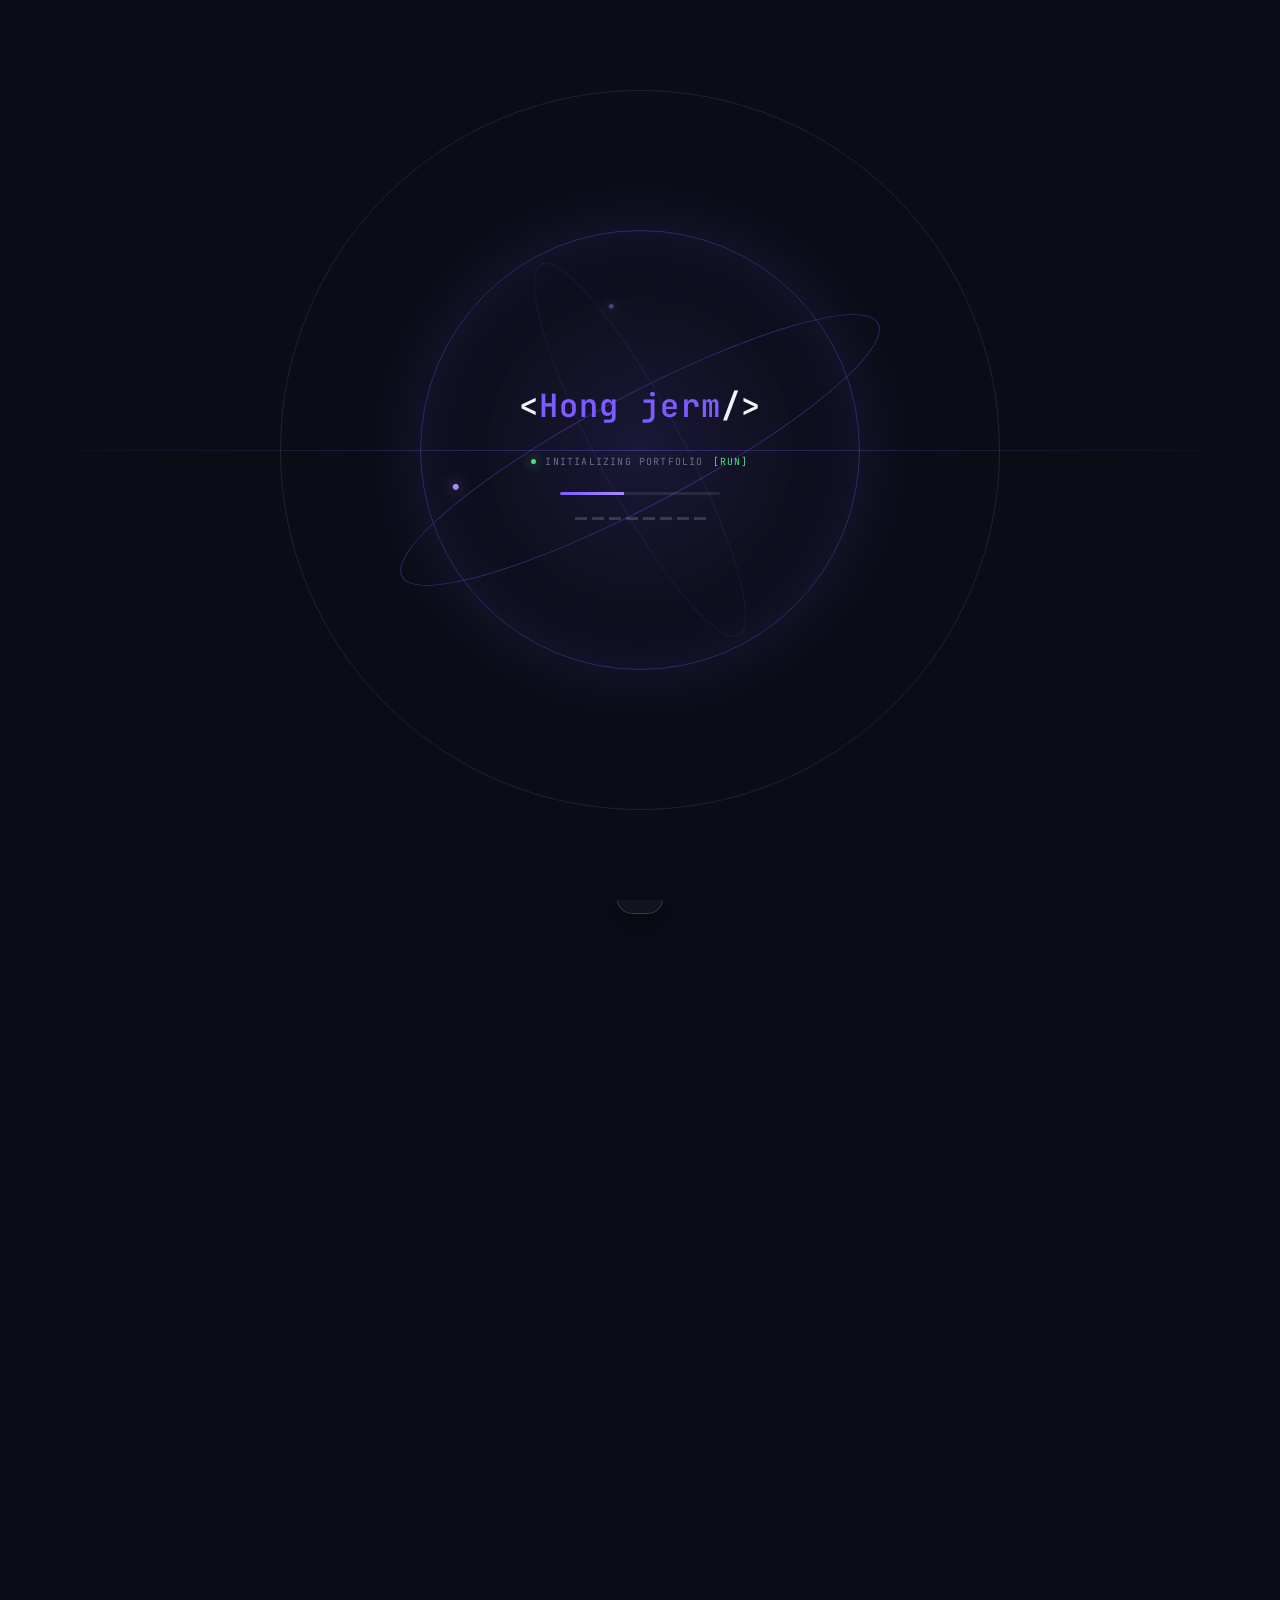
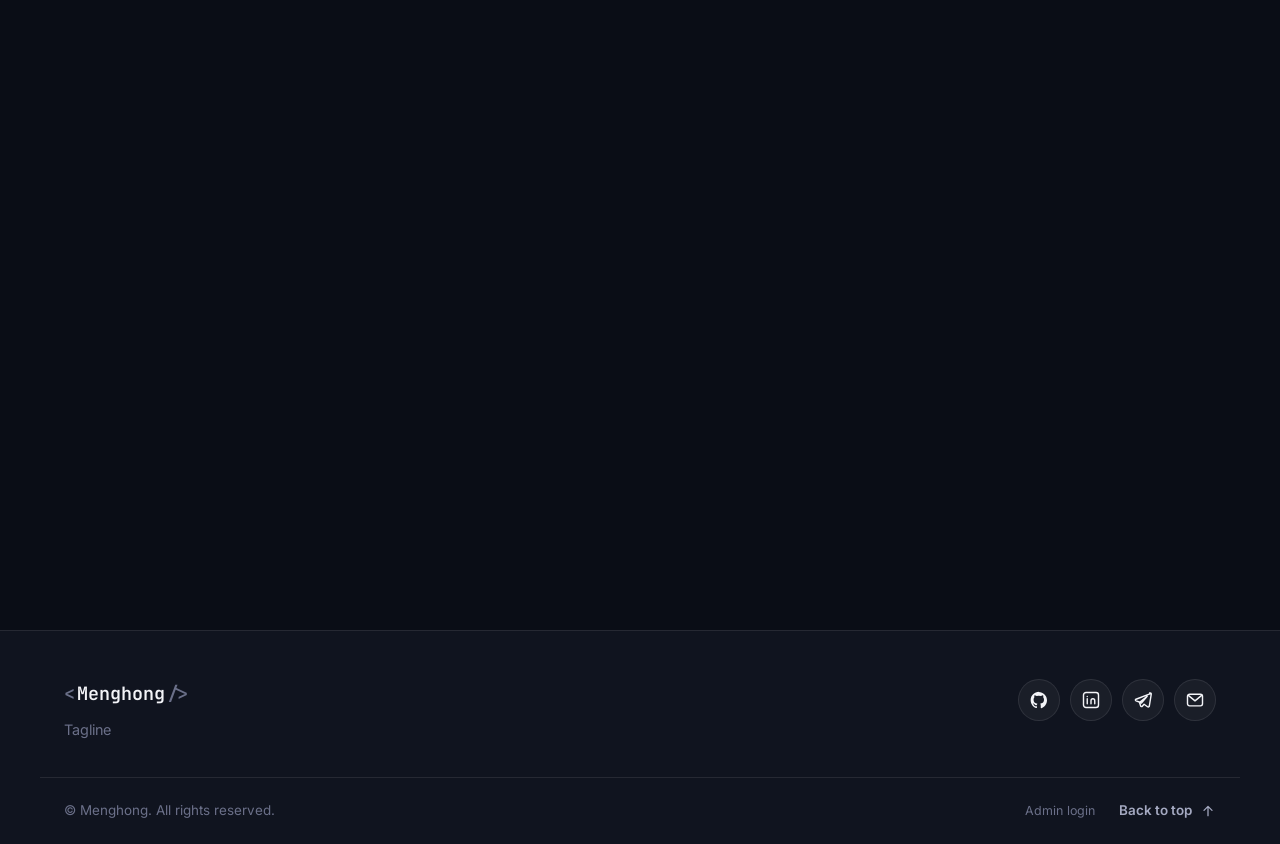
==== commit 55af19aa: "update" ====
--- a/index.html
+++ b/index.html
@@ -54,7 +54,7 @@
     href="https://fonts.googleapis.com/css2?family=Space+Grotesk:wght@500;600;700&family=Inter:wght@400;500;600;700&family=JetBrains+Mono:wght@400;500;600&family=Noto+Sans+JP:wght@400;500;600;700&family=Noto+Sans+Khmer:wght@400;500;600;700&display=swap"
     rel="stylesheet">
 
-  <link rel="stylesheet" href="style.css">
+  <link rel="stylesheet" href="css/style.css">
 
   <!-- ===== Structured data ===== -->
   <script type="application/ld+json">
@@ -936,8 +936,8 @@
   <div class="toast" id="toast" role="status" aria-live="polite"></div>
 
 
-  <script src="data.js"></script>
-  <script src="script.js"></script>
+  <script src="js/script.js"></script>
+  <script src="js/data.js"></script>
 </body>
 
 </html>
--- a/css/style.css
+++ b/css/style.css
@@ -0,0 +1,3056 @@
+/* ============================================================
+   PORTFOLIO STYLESHEET
+   Design tokens -> base -> layout -> components -> sections -> responsive
+   ============================================================ */
+
+/* ---------- 1. DESIGN TOKENS ---------- */
+:root {
+  /* dark theme (default) */
+  --bg: #0a0d16;
+  --bg-elevated: #10141f;
+  --bg-elevated-2: #161b2c;
+  --surface-glass: rgba(255, 255, 255, .045);
+  --surface-glass-strong: rgba(255, 255, 255, .07);
+  --border: rgba(255, 255, 255, .09);
+  --border-strong: rgba(255, 255, 255, .16);
+  --text-primary: #f3f4f8;
+  --text-secondary: #a4a9c1;
+  --text-tertiary: #6b7089;
+  --accent: #7c5cff;
+  --accent-2: #a78bff;
+  --accent-soft: rgba(124, 92, 255, .14);
+  --accent-glow: rgba(124, 92, 255, .35);
+  --success: #4ade80;
+  --danger: #fb7185;
+  --amber: #f5b95a;
+
+  --font-display: 'Space Grotesk', 'Noto Sans Khmer', sans-serif;
+  --font-body: 'Inter', 'Noto Sans Khmer', sans-serif;
+  --font-mono: 'JetBrains Mono', monospace;
+
+  --radius-sm: 10px;
+  --radius-md: 16px;
+  --radius-lg: 24px;
+  --radius-full: 999px;
+
+  --shadow-sm: 0 2px 10px rgba(0, 0, 0, .2);
+  --shadow-md: 0 12px 32px rgba(0, 0, 0, .35);
+  --shadow-glow: 0 0 50px var(--accent-glow);
+
+  --ease: cubic-bezier(.22, 1, .36, 1);
+  --dur-fast: .2s;
+  --dur-med: .45s;
+  --dur-slow: .8s;
+
+  --nav-h: 76px;
+  --container-w: 1200px;
+
+  color-scheme: dark;
+}
+
+[data-theme="light"] {
+  --bg: #f7f7fb;
+  --bg-elevated: #ffffff;
+  --bg-elevated-2: #eef0f8;
+  --surface-glass: rgba(255, 255, 255, .65);
+  --surface-glass-strong: rgba(255, 255, 255, .85);
+  --border: rgba(10, 13, 25, .09);
+  --border-strong: rgba(10, 13, 25, .16);
+  --text-primary: #12141f;
+  --text-secondary: #4c5069;
+  --text-tertiary: #7d8099;
+  --accent: #6a45f0;
+  --accent-2: #8567ff;
+  --accent-soft: rgba(106, 69, 240, .09);
+  --accent-glow: rgba(106, 69, 240, .22);
+  --shadow-sm: 0 2px 10px rgba(20, 20, 40, .06);
+  --shadow-md: 0 14px 34px rgba(20, 20, 40, .1);
+  --shadow-glow: 0 0 50px var(--accent-glow);
+  color-scheme: light;
+}
+
+/* ---------- 2. RESET & BASE ---------- */
+*,
+*::before,
+*::after {
+  box-sizing: border-box;
+  margin: 0;
+  padding: 0;
+}
+
+html {
+  scroll-behavior: smooth;
+  -webkit-text-size-adjust: 100%;
+}
+
+html[lang="km"] body,
+body.lang-km {
+  font-family: 'Noto Sans Khmer', 'Inter', sans-serif;
+}
+
+html[lang="ja"] body,
+body.lang-ja {
+  font-family: 'Noto Sans JP', 'Inter', sans-serif;
+}
+
+body {
+  background: var(--bg);
+  color: var(--text-primary);
+  font-family: var(--font-body);
+  font-size: 16px;
+  line-height: 1.6;
+  overflow-x: hidden;
+  transition: background-color var(--dur-med) var(--ease), color var(--dur-med) var(--ease);
+}
+
+body.no-scroll {
+  overflow: hidden;
+}
+
+img {
+  max-width: 100%;
+  display: block;
+}
+
+a {
+  color: inherit;
+  text-decoration: none;
+}
+
+button {
+  font: inherit;
+  color: inherit;
+  background: none;
+  border: none;
+  cursor: pointer;
+}
+
+input,
+textarea {
+  font: inherit;
+  color: inherit;
+  background: none;
+  border: none;
+}
+
+ul {
+  list-style: none;
+}
+
+h1,
+h2,
+h3,
+h4 {
+  font-family: var(--font-display);
+  font-weight: 600;
+  line-height: 1.15;
+  letter-spacing: -.01em;
+}
+
+html[lang="km"] h1,
+html[lang="km"] h2,
+html[lang="km"] h3,
+html[lang="km"] h4 {
+  font-family: 'Noto Sans Khmer', sans-serif;
+  font-weight: 700;
+  letter-spacing: 0;
+}
+
+::selection {
+  background: var(--accent);
+  color: #fff;
+}
+
+:focus-visible {
+  outline: 2px solid var(--accent);
+  outline-offset: 3px;
+  border-radius: 4px;
+}
+
+.container {
+  width: 100%;
+  max-width: var(--container-w);
+  margin-inline: auto;
+  padding-inline: 24px;
+}
+
+.skip-link {
+  position: fixed;
+  top: -60px;
+  left: 16px;
+  z-index: 9999;
+  background: var(--accent);
+  color: #fff;
+  padding: 10px 18px;
+  border-radius: var(--radius-sm);
+  transition: top var(--dur-fast) var(--ease);
+}
+
+.skip-link:focus {
+  top: 16px;
+}
+
+.icon {
+  width: 20px;
+  height: 20px;
+}
+
+.icon--sm {
+  width: 16px;
+  height: 16px;
+}
+
+.icon--lg {
+  width: 30px;
+  height: 30px;
+}
+
+.accent {
+  color: var(--accent);
+}
+
+/* ---------- 3. BUTTONS & UI PRIMITIVES ---------- */
+.btn {
+  display: inline-flex;
+  align-items: center;
+  justify-content: center;
+  gap: 8px;
+  padding: 14px 26px;
+  border-radius: var(--radius-full);
+  font-weight: 600;
+  font-size: .95rem;
+  white-space: nowrap;
+  transition: transform var(--dur-fast) var(--ease), box-shadow var(--dur-fast) var(--ease), background var(--dur-fast) var(--ease), border-color var(--dur-fast) var(--ease);
+  position: relative;
+  isolation: isolate;
+  overflow: hidden;
+}
+
+.btn::after {
+  content: "";
+  position: absolute;
+  inset: 0;
+  z-index: 0;
+  pointer-events: none;
+  background: linear-gradient(110deg, transparent 25%, rgba(255, 255, 255, .24) 48%, transparent 70%);
+  transform: translateX(-130%);
+  transition: transform .7s var(--ease);
+}
+
+.btn:hover::after,
+.btn:focus-visible::after {
+  transform: translateX(130%);
+}
+
+.btn > * {
+  position: relative;
+  z-index: 1;
+}
+
+.btn--sm {
+  padding: 10px 18px;
+  font-size: .85rem;
+}
+
+.btn--block {
+  width: 100%;
+}
+
+.btn--primary {
+  background: linear-gradient(135deg, var(--accent), var(--accent-2));
+  color: #fff;
+  box-shadow: 0 8px 24px var(--accent-glow);
+}
+
+.btn--primary:hover {
+  transform: translateY(-3px);
+  box-shadow: 0 14px 34px var(--accent-glow);
+}
+
+.btn--ghost {
+  background: var(--surface-glass);
+  border: 1px solid var(--border-strong);
+  backdrop-filter: blur(10px);
+}
+
+.btn--ghost:hover {
+  transform: translateY(-3px);
+  border-color: var(--accent);
+}
+
+.btn--outline {
+  border: 1px solid var(--border-strong);
+}
+
+.btn--outline:hover {
+  transform: translateY(-3px);
+  border-color: var(--accent);
+  color: var(--accent);
+}
+
+.icon-btn {
+  display: inline-flex;
+  align-items: center;
+  justify-content: center;
+  width: 42px;
+  height: 42px;
+  border-radius: 50%;
+  background: var(--surface-glass);
+  border: 1px solid var(--border);
+  transition: background var(--dur-fast) var(--ease), border-color var(--dur-fast) var(--ease), transform var(--dur-fast) var(--ease);
+}
+
+.icon-btn:hover {
+  border-color: var(--accent);
+  color: var(--accent);
+  transform: translateY(-2px);
+}
+
+.badge {
+  display: inline-flex;
+  align-items: center;
+  gap: 8px;
+  padding: 8px 16px;
+  border-radius: var(--radius-full);
+  background: var(--surface-glass);
+  border: 1px solid var(--border-strong);
+  font-size: .8rem;
+  font-weight: 600;
+  letter-spacing: .02em;
+  color: var(--text-secondary);
+  backdrop-filter: blur(10px);
+}
+
+.badge__dot {
+  width: 8px;
+  height: 8px;
+  border-radius: 50%;
+  background: var(--success);
+  box-shadow: 0 0 0 0 rgba(74, 222, 128, .6);
+  animation: pulse-dot 2s infinite;
+}
+
+@keyframes pulse-dot {
+  0% {
+    box-shadow: 0 0 0 0 rgba(74, 222, 128, .55);
+  }
+
+  70% {
+    box-shadow: 0 0 0 8px rgba(74, 222, 128, 0);
+  }
+
+  100% {
+    box-shadow: 0 0 0 0 rgba(74, 222, 128, 0);
+  }
+}
+
+.check-list li {
+  position: relative;
+  padding-left: 26px;
+  margin-bottom: 10px;
+  color: var(--text-secondary);
+  font-size: .94rem;
+}
+
+.check-list li::before {
+  content: "";
+  position: absolute;
+  left: 0;
+  top: 5px;
+  width: 16px;
+  height: 16px;
+  border-radius: 5px;
+  background: var(--accent-soft);
+  border: 1px solid var(--accent);
+}
+
+.check-list li::after {
+  content: "";
+  position: absolute;
+  left: 4px;
+  top: 8px;
+  width: 8px;
+  height: 4px;
+  border-left: 2px solid var(--accent);
+  border-bottom: 2px solid var(--accent);
+  transform: rotate(-45deg);
+}
+
+/* ---------- 4. LOADER ---------- */
+.loader {
+  position: fixed;
+  inset: 0;
+  z-index: 10000;
+  background: var(--bg);
+  display: flex;
+  flex-direction: column;
+  align-items: center;
+  justify-content: center;
+  gap: 22px;
+  isolation: isolate;
+  transition: opacity .6s var(--ease), visibility .6s var(--ease);
+}
+
+.loader.is-hidden {
+  opacity: 0;
+  visibility: hidden;
+  pointer-events: none;
+}
+
+.loader__mark {
+  position: relative;
+  z-index: 2;
+  font-family: var(--font-mono);
+  font-size: 2rem;
+  font-weight: 600;
+  color: var(--text-primary);
+  letter-spacing: .02em;
+  animation: loaderMarkIn .9s var(--ease) both, loaderMarkPulse 2.2s 1s ease-in-out infinite;
+}
+
+.loader__initials {
+  color: var(--accent);
+  display: inline-block;
+  font-size: clamp(1.5rem, 3vw, 2rem);
+  letter-spacing: .04em;
+  animation: loaderNameGlow 2s ease-in-out infinite;
+}
+
+@keyframes loaderNameGlow {
+  0%, 100% { color: var(--accent); text-shadow: 0 0 0 transparent; }
+  50% { color: var(--accent-2); text-shadow: 0 0 18px var(--accent-glow); }
+}
+
+.loader__backdrop {
+  position: absolute;
+  inset: 0;
+  z-index: -1;
+  overflow: hidden;
+  background: radial-gradient(circle at center, var(--accent-soft), transparent 28%),
+    linear-gradient(90deg, transparent 49.9%, rgba(255, 255, 255, .035) 50%, transparent 50.1%);
+  background-size: auto, 80px 100%;
+  animation: loaderBackdropIn 1.2s var(--ease) both;
+}
+
+.loader__backdrop::before,
+.loader__backdrop::after {
+  content: "";
+  position: absolute;
+  inset: 50%;
+  width: min(68vw, 720px);
+  height: min(68vw, 720px);
+  border: 1px solid var(--border);
+  border-radius: 50%;
+  transform: translate(-50%, -50%);
+}
+
+.loader__backdrop::after {
+  width: min(42vw, 440px);
+  height: min(42vw, 440px);
+  border-color: var(--accent-glow);
+  box-shadow: 0 0 80px var(--accent-soft), inset 0 0 70px var(--accent-soft);
+  animation: loaderHalo 3s ease-in-out infinite;
+}
+
+.loader__orbit {
+  position: absolute;
+  left: 50%;
+  top: 50%;
+  width: min(50vw, 540px);
+  height: 110px;
+  border: 1px solid var(--accent-glow);
+  border-radius: 50%;
+  transform: translate(-50%, -50%) rotate(-28deg);
+}
+
+.loader__orbit::after {
+  content: "";
+  position: absolute;
+  top: -3px;
+  left: 16%;
+  width: 6px;
+  height: 6px;
+  border-radius: 50%;
+  background: var(--accent-2);
+  box-shadow: 0 0 16px var(--accent-2);
+}
+
+.loader__orbit--one { animation: loaderOrbit 5s linear infinite; }
+.loader__orbit--two { transform: translate(-50%, -50%) rotate(62deg) scale(.78); opacity: .45; animation: loaderOrbit 7s linear reverse infinite; }
+
+.loader__scanline {
+  position: absolute;
+  left: 0;
+  right: 0;
+  top: 50%;
+  height: 1px;
+  background: linear-gradient(90deg, transparent, var(--accent-glow), transparent);
+  animation: loaderScan 2.4s ease-in-out infinite;
+}
+
+.loader__status,
+.loader__ticks {
+  position: relative;
+  z-index: 2;
+  font-family: var(--font-mono);
+  font-size: .62rem;
+  letter-spacing: .12em;
+  color: var(--text-tertiary);
+}
+
+.loader__status { display: flex; align-items: center; gap: 9px; animation: loaderRise .7s .25s var(--ease) both; }
+.loader__status-dot { width: 5px; height: 5px; border-radius: 50%; background: var(--success); box-shadow: 0 0 12px var(--success); animation: loaderDot 1s ease-in-out infinite; }
+.loader__status-code { color: var(--success); }
+
+.loader__bar {
+  position: relative;
+  z-index: 2;
+  width: 160px;
+  height: 3px;
+  border-radius: 2px;
+  background: var(--border);
+  overflow: hidden;
+  animation: loaderRise .7s .35s var(--ease) both;
+}
+
+.loader__bar span {
+  display: block;
+  height: 100%;
+  width: 40%;
+  background: linear-gradient(90deg, var(--accent), var(--accent-2));
+  animation: loaderslide 2.2s ease-in-out infinite;
+}
+
+.loader__ticks { display: flex; gap: 5px; animation: loaderRise .7s .45s var(--ease) both; }
+.loader__ticks i { display: block; width: 12px; height: 3px; background: var(--border-strong); animation: loaderTick 1.4s ease-in-out infinite; }
+.loader__ticks i:nth-child(2) { animation-delay: .1s; }
+.loader__ticks i:nth-child(3) { animation-delay: .2s; }
+.loader__ticks i:nth-child(4) { animation-delay: .3s; }
+.loader__ticks i:nth-child(5) { animation-delay: .4s; }
+.loader__ticks i:nth-child(6) { animation-delay: .5s; }
+.loader__ticks i:nth-child(7) { animation-delay: .6s; }
+.loader__ticks i:nth-child(8) { animation-delay: .7s; }
+
+@keyframes loaderMarkIn { from { opacity: 0; transform: scale(.7) translateY(12px); } to { opacity: 1; transform: scale(1) translateY(0); } }
+@keyframes loaderMarkPulse { 50% { text-shadow: 0 0 22px var(--accent-glow); } }
+@keyframes loaderBackdropIn { from { opacity: 0; transform: scale(1.12); } to { opacity: 1; transform: scale(1); } }
+@keyframes loaderHalo { 50% { transform: translate(-50%, -50%) scale(1.08); opacity: .65; } }
+@keyframes loaderOrbit { to { transform: translate(-50%, -50%) rotate(332deg); } }
+@keyframes loaderScan { 0%, 100% { opacity: 0; transform: translateY(-25vh); } 50% { opacity: 1; transform: translateY(25vh); } }
+@keyframes loaderRise { from { opacity: 0; transform: translateY(10px); } to { opacity: 1; transform: translateY(0); } }
+@keyframes loaderDot { 50% { opacity: .35; transform: scale(.7); } }
+@keyframes loaderTick { 50% { background: var(--accent); box-shadow: 0 0 8px var(--accent-glow); } }
+
+@keyframes loaderslide {
+  0% {
+    transform: translateX(-100%);
+  }
+
+  50% {
+    transform: translateX(120%);
+  }
+
+  100% {
+    transform: translateX(280%);
+  }
+}
+
+/* ---------- 5. SCROLL PROGRESS / CURSOR ---------- */
+.scroll-progress {
+  position: fixed;
+  top: 0;
+  left: 0;
+  width: 100%;
+  height: 3px;
+  z-index: 1001;
+  background: transparent;
+}
+
+.scroll-progress span {
+  display: block;
+  height: 100%;
+  width: 0%;
+  background: linear-gradient(90deg, var(--accent), var(--accent-2));
+  transition: width .1s linear;
+}
+
+.cursor-dot,
+.cursor-ring {
+  position: fixed;
+  top: 0;
+  left: 0;
+  pointer-events: none;
+  z-index: 9998;
+  border-radius: 50%;
+  transform: translate(-50%, -50%);
+}
+
+.cursor-dot {
+  width: 6px;
+  height: 6px;
+  background: var(--accent);
+  transition: opacity .2s;
+}
+
+.cursor-ring {
+  width: 34px;
+  height: 34px;
+  border: 1.5px solid var(--border-strong);
+  transition: width .2s, height .2s, border-color .2s, opacity .2s;
+}
+
+.cursor-ring.is-active {
+  width: 52px;
+  height: 52px;
+  border-color: var(--accent);
+}
+
+@media (hover:none),
+(pointer:coarse) {
+
+  .cursor-dot,
+  .cursor-ring {
+    display: none;
+  }
+}
+
+/* ---------- 6. NAVIGATION ---------- */
+.nav {
+  position: fixed;
+  top: 0;
+  left: 0;
+  width: 100%;
+  z-index: 900;
+  height: var(--nav-h);
+  display: flex;
+  align-items: center;
+  transition: height var(--dur-med) var(--ease), background var(--dur-med) var(--ease), box-shadow var(--dur-med) var(--ease), backdrop-filter var(--dur-med) var(--ease);
+  opacity: 0;
+  transform: translateY(-14px);
+  transition: opacity .8s var(--ease), transform .8s var(--ease), height var(--dur-med) var(--ease), background var(--dur-med) var(--ease), box-shadow var(--dur-med) var(--ease), backdrop-filter var(--dur-med) var(--ease);
+}
+
+body.page-loaded .nav { opacity: 1; transform: translateY(0); }
+body.page-loaded .hero__bg { animation: heroAtmosphereIn 1.4s var(--ease) both; }
+
+@keyframes heroAtmosphereIn { from { opacity: 0; transform: scale(1.08); } to { opacity: 1; transform: scale(1); } }
+
+.nav.is-scrolled {
+  height: 64px;
+  background: var(--surface-glass-strong);
+  backdrop-filter: blur(16px) saturate(140%);
+  box-shadow: var(--shadow-sm);
+  border-bottom: 1px solid var(--border);
+}
+
+.nav__inner {
+  display: flex;
+  align-items: center;
+  justify-content: space-between;
+  gap: 20px;
+  width: 100%;
+}
+
+.nav__logo {
+  font-family: var(--font-mono);
+  font-weight: 600;
+  font-size: 1.15rem;
+  display: flex;
+  align-items: center;
+  gap: 2px;
+}
+
+.nav__logo-bracket {
+  color: var(--text-tertiary);
+}
+
+.nav__links {
+  display: flex;
+  align-items: center;
+  gap: 6px;
+}
+
+.nav__link {
+  position: relative;
+  padding: 8px 14px;
+  border-radius: var(--radius-full);
+  font-size: .92rem;
+  font-weight: 500;
+  color: var(--text-secondary);
+  transition: color var(--dur-fast) var(--ease), background var(--dur-fast) var(--ease);
+}
+
+.nav__link::after {
+  content: "";
+  position: absolute;
+  left: 50%;
+  bottom: 3px;
+  width: 0;
+  height: 2px;
+  border-radius: var(--radius-full);
+  background: var(--accent-2);
+  transform: translateX(-50%);
+  transition: width var(--dur-med) var(--ease);
+}
+
+.nav__link:hover {
+  color: var(--text-primary);
+  background: var(--surface-glass);
+}
+
+.nav__link.is-active {
+  color: var(--text-primary);
+  background: var(--accent-soft);
+}
+
+.nav__link.is-active::after,
+.nav__link:hover::after {
+  width: 18px;
+}
+
+.nav__actions {
+  display: flex;
+  align-items: center;
+  gap: 10px;
+}
+
+.nav__contact-btn {
+  display: inline-flex;
+}
+
+.nav__burger {
+  display: none;
+}
+
+.lang-switch {
+  display: flex;
+  padding: 3px;
+  border-radius: var(--radius-full);
+  background: var(--surface-glass);
+  border: 1px solid var(--border);
+}
+
+.lang-switch:not(.is-open) .lang-switch__btn:not(.is-active) {
+  display: none;
+}
+
+.lang-switch.is-open {
+  box-shadow: 0 8px 24px var(--accent-glow);
+}
+
+.lang-switch__btn {
+  padding: 6px 12px;
+  border-radius: var(--radius-full);
+  font-size: .78rem;
+  font-weight: 700;
+  white-space: nowrap;
+  color: var(--text-tertiary);
+  transition: all var(--dur-fast) var(--ease);
+}
+
+.lang-switch__flag {
+  width: 20px;
+  height: 14px;
+  object-fit: cover;
+  border-radius: 2px;
+  font-size: .95rem;
+  line-height: 1;
+}
+
+.lang-switch__btn.is-active {
+  background: var(--accent);
+  color: #fff;
+}
+
+/* ---------- 7. SECTION LAYOUT ---------- */
+.section {
+  padding: 110px 0;
+  position: relative;
+}
+
+.section--alt {
+  background: var(--bg-elevated);
+}
+
+.section__head {
+  max-width: 640px;
+  margin-bottom: 56px;
+}
+
+.eyebrow {
+  display: inline-flex;
+  align-items: center;
+  gap: 8px;
+  font-family: var(--font-mono);
+  font-size: .78rem;
+  font-weight: 600;
+  letter-spacing: .08em;
+  text-transform: uppercase;
+  color: var(--accent);
+  margin-bottom: 14px;
+}
+
+.eyebrow::before {
+  content: "◆";
+  font-size: .6rem;
+}
+
+.section__title {
+  font-size: clamp(1.8rem, 3.2vw, 2.6rem);
+  margin-bottom: 14px;
+}
+
+.section__subtitle {
+  color: var(--text-secondary);
+  font-size: 1.05rem;
+  max-width: 560px;
+}
+
+/* Scroll reveal */
+.reveal {
+  opacity: 0;
+  transform: translateY(28px);
+  transition: opacity .8s var(--ease), transform .8s var(--ease);
+}
+
+.reveal.is-visible {
+  opacity: 1;
+  transform: translateY(0);
+}
+
+.reveal:nth-child(2) { transition-delay: .08s; }
+.reveal:nth-child(3) { transition-delay: .16s; }
+.reveal:nth-child(4) { transition-delay: .24s; }
+.reveal:nth-child(5) { transition-delay: .32s; }
+
+/* ---------- 8. HERO ---------- */
+.hero {
+  position: relative;
+  min-height: 100vh;
+  display: flex;
+  align-items: center;
+  padding-top: var(--nav-h);
+  overflow: hidden;
+}
+
+.hero__bg {
+  position: absolute;
+  inset: 0;
+  z-index: 0;
+  overflow: hidden;
+}
+
+.blob {
+  position: absolute;
+  border-radius: 50%;
+  filter: blur(90px);
+  opacity: .5;
+  animation: blobfloat 16s ease-in-out infinite;
+}
+
+.blob--1 {
+  width: 480px;
+  height: 480px;
+  top: -120px;
+  right: -80px;
+  background: radial-gradient(circle, var(--accent) 0%, transparent 70%);
+}
+
+.blob--2 {
+  width: 420px;
+  height: 420px;
+  bottom: -140px;
+  left: -100px;
+  background: radial-gradient(circle, var(--accent-2) 0%, transparent 70%);
+  animation-delay: -8s;
+}
+
+@keyframes blobfloat {
+
+  0%,
+  100% {
+    transform: translate(0, 0) scale(1);
+  }
+
+  50% {
+    transform: translate(30px, -30px) scale(1.08);
+  }
+}
+
+.grid-overlay {
+  position: absolute;
+  inset: 0;
+  opacity: .35;
+  background-image: linear-gradient(var(--border) 1px, transparent 1px), linear-gradient(90deg, var(--border) 1px, transparent 1px);
+  background-size: 56px 56px;
+  mask-image: radial-gradient(ellipse 70% 60% at 50% 30%, #000 20%, transparent 75%);
+}
+
+.hero__inner {
+  position: relative;
+  z-index: 1;
+  display: grid;
+  grid-template-columns: 1.05fr .95fr;
+  gap: 60px;
+  align-items: center;
+  padding-block: 60px;
+}
+
+.hero__title {
+  margin: 20px 0 6px;
+  display: flex;
+  flex-direction: column;
+}
+
+.hero__greeting {
+  font-size: 1.3rem;
+  font-weight: 500;
+  color: var(--text-secondary);
+  font-family: var(--font-body);
+  animation: heroRise .8s .15s var(--ease) both;
+}
+
+.hero__name {
+  font-size: clamp(2.6rem, 5.6vw, 4.4rem);
+  background: linear-gradient(135deg, var(--text-primary), var(--accent-2));
+  background-size: 220% auto;
+  -webkit-background-clip: text;
+  background-clip: text;
+  color: transparent;
+  animation: heroRise .9s .25s var(--ease) both, nameRun 6s 1.1s var(--ease) infinite, nameGlow 5s 1.2s ease-in-out infinite;
+}
+
+@keyframes nameRun {
+  0%, 8% { clip-path: inset(0 100% 0 0); }
+  42%, 100% { clip-path: inset(0 0 0 0); }
+}
+
+@keyframes nameGlow {
+  0%, 100% { background-position: 0% 50%; filter: drop-shadow(0 0 0 transparent); }
+  50% { background-position: 100% 50%; filter: drop-shadow(0 0 18px var(--accent-glow)); }
+}
+
+.hero__role {
+  position: relative;
+  width: fit-content;
+  max-width: 100%;
+  overflow: hidden;
+  font-family: var(--font-mono);
+  color: var(--accent);
+  font-size: clamp(1.05rem, 1.6vw, 1.3rem);
+  font-weight: 500;
+  margin-bottom: 20px;
+  animation: heroRise .8s .38s var(--ease) both;
+}
+
+.hero__role::after {
+  content: "";
+  position: absolute;
+  inset: 0;
+  pointer-events: none;
+  background: linear-gradient(90deg, transparent 20%, rgba(255, 255, 255, .55) 50%, transparent 80%);
+  transform: translateX(-120%);
+  animation: roleRun 3.6s 1.5s ease-in-out infinite;
+}
+
+@keyframes roleRun {
+  0%, 35% { transform: translateX(-120%); }
+  65%, 100% { transform: translateX(120%); }
+}
+
+.hero__intro {
+  color: var(--text-secondary);
+  font-size: 1.08rem;
+  max-width: 520px;
+  margin-bottom: 34px;
+  animation: heroRise .8s .48s var(--ease) both;
+}
+
+.hero__cta {
+  display: flex;
+  flex-wrap: wrap;
+  gap: 14px;
+  margin-bottom: 46px;
+  animation: heroRise .8s .58s var(--ease) both;
+}
+
+.hero__stats {
+  display: flex;
+  gap: 36px;
+  flex-wrap: wrap;
+  animation: heroRise .8s .68s var(--ease) both;
+}
+
+@keyframes heroRise {
+  from {
+    opacity: 0;
+    transform: translateY(22px);
+  }
+  to {
+    opacity: 1;
+    transform: translateY(0);
+  }
+}
+
+.hero__stat {
+  display: flex;
+  flex-direction: column;
+}
+
+.hero__stat-num {
+  font-family: var(--font-display);
+  font-size: 1.9rem;
+  font-weight: 700;
+  color: var(--text-primary);
+}
+
+.hero__stat-label {
+  font-size: .82rem;
+  color: var(--text-tertiary);
+}
+
+.hero__visual {
+  position: relative;
+  display: flex;
+  align-items: center;
+  justify-content: center;
+  animation: visualIn 1.1s .25s var(--ease) both;
+}
+
+@keyframes visualIn {
+  from {
+    opacity: 0;
+    transform: translate3d(28px, 18px, 0) scale(.94);
+  }
+  to {
+    opacity: 1;
+    transform: translate3d(0, 0, 0) scale(1);
+  }
+}
+
+.hero__avatar {
+  position: absolute;
+  top: -46px;
+  left: 50%;
+  transform: translateX(-50%);
+  z-index: 3;
+  width: 148px;
+  height: 148px;
+  border-radius: 50%;
+  padding: 0;
+  background: transparent;
+  box-shadow: var(--shadow-md), 0 0 0 6px var(--bg);
+  animation: floaty 6s ease-in-out infinite;
+  animation-delay: .15s;
+}
+
+.hero__avatar::before {
+  content: "";
+  position: absolute;
+  inset: 0;
+  border-radius: 50%;
+  background: conic-gradient(from 0deg, var(--accent), var(--accent-2), var(--success), var(--accent-2), var(--accent));
+  animation: avatarFireRun 1.35s linear infinite;
+  filter: drop-shadow(0 0 9px var(--accent-glow));
+}
+
+@keyframes avatarFireRun {
+  to {
+    transform: rotate(360deg);
+  }
+}
+
+.hero__avatar__inner {
+  position: absolute;
+  inset: 5px;
+  width: auto;
+  height: auto;
+  z-index: 1;
+  border-radius: 50%;
+  overflow: hidden;
+  background: var(--bg-elevated);
+  display: flex;
+  align-items: center;
+  justify-content: center;
+}
+
+.hero__avatar__inner img {
+  width: 100%;
+  height: 100%;
+  object-fit: cover;
+  display: block;
+}
+
+.hero__avatar__fallback {
+  display: none;
+  font-family: var(--font-display);
+  font-weight: 700;
+  font-size: 1.6rem;
+  color: var(--accent);
+}
+
+.hero__avatar.img-fallback .hero__avatar__inner img {
+  display: none;
+}
+
+.hero__avatar.img-fallback .hero__avatar__fallback {
+  display: block;
+}
+
+.code-card {
+  width: 100%;
+  max-width: 420px;
+  border-radius: var(--radius-lg);
+  overflow: hidden;
+  background: var(--bg-elevated);
+  border: 1px solid var(--border-strong);
+  box-shadow: var(--shadow-md), var(--shadow-glow);
+}
+
+@keyframes floaty {
+
+  0%,
+  100% {
+    transform: translateY(0px) rotate(0deg);
+  }
+
+  50% {
+    transform: translateY(-16px) rotate(.4deg);
+  }
+}
+
+.code-card__bar {
+  display: flex;
+  align-items: center;
+  gap: 8px;
+  padding: 14px 16px;
+  background: var(--bg-elevated-2);
+  border-bottom: 1px solid var(--border);
+}
+
+.code-card__dot {
+  width: 11px;
+  height: 11px;
+  border-radius: 50%;
+}
+
+.code-card__dot--r {
+  background: #ff6159;
+}
+
+.code-card__dot--y {
+  background: #ffbd2e;
+}
+
+.code-card__dot--g {
+  background: #28c840;
+}
+
+.code-card__tab {
+  margin-left: 8px;
+  font-family: var(--font-mono);
+  font-size: .78rem;
+  color: var(--text-tertiary);
+}
+
+.code-card__body {
+  padding: 22px 20px;
+  overflow-x: auto;
+}
+
+.code-card__body pre {
+  font-family: var(--font-mono);
+  font-size: .85rem;
+  line-height: 1.9;
+}
+
+.code-card__body .ln {
+  display: inline-block;
+  width: 20px;
+  color: var(--text-tertiary);
+  user-select: none;
+}
+
+.tok-kw {
+  color: #c792ea;
+}
+
+.tok-var {
+  color: #82aaff;
+}
+
+.tok-prop {
+  color: #7fdbca;
+}
+
+.tok-str {
+  color: var(--amber);
+}
+
+.tok-bool {
+  color: #f78c6c;
+}
+
+.code-cursor {
+  color: var(--accent);
+  animation: blink 1s step-end infinite;
+}
+
+@keyframes blink {
+  50% {
+    opacity: 0;
+  }
+}
+
+.code-card__footer {
+  display: flex;
+  align-items: center;
+  gap: 8px;
+  padding: 12px 16px;
+  border-top: 1px solid var(--border);
+  font-family: var(--font-mono);
+  font-size: .75rem;
+  color: var(--text-tertiary);
+}
+
+.floating-chip {
+  position: absolute;
+  width: 52px;
+  height: 52px;
+  border-radius: 16px;
+  display: flex;
+  align-items: center;
+  justify-content: center;
+  background: var(--surface-glass-strong);
+  border: 1px solid var(--border-strong);
+  backdrop-filter: blur(10px);
+  font-family: var(--font-mono);
+  font-weight: 700;
+  font-size: .75rem;
+  color: var(--accent);
+  box-shadow: var(--shadow-sm);
+  animation: chipfloat 5s ease-in-out infinite;
+  animation-delay: var(--d);
+}
+
+@keyframes chipfloat {
+
+  0%,
+  100% {
+    transform: translateY(0);
+  }
+
+  50% {
+    transform: translateY(-14px);
+  }
+}
+
+.chip--1 {
+  top: 2%;
+  left: -6%;
+}
+
+.chip--2 {
+  top: 70%;
+  left: -8%;
+}
+
+.chip--3 {
+  top: -4%;
+  right: 8%;
+}
+
+.chip--4 {
+  bottom: -2%;
+  right: -4%;
+}
+
+.hero__scroll {
+  position: absolute;
+  bottom: 28px;
+  left: 50%;
+  transform: translateX(-50%);
+  z-index: 1;
+  display: flex;
+  flex-direction: column;
+  align-items: center;
+  gap: 6px;
+  font-size: .72rem;
+  color: var(--text-tertiary);
+  letter-spacing: .08em;
+  text-transform: uppercase;
+  animation: bounce 2.2s ease-in-out infinite;
+}
+
+@keyframes bounce {
+
+  0%,
+  100% {
+    transform: translate(-50%, 0);
+  }
+
+  50% {
+    transform: translate(-50%, 8px);
+  }
+}
+
+/* ---------- 9. ABOUT ---------- */
+.about__grid {
+  display: grid;
+  grid-template-columns: 1.4fr 1fr;
+  gap: 60px;
+  align-items: start;
+}
+
+.about__side {
+  display: flex;
+  flex-direction: column;
+  gap: 28px;
+}
+
+.about__photo {
+  position: relative;
+  aspect-ratio: 4/5;
+  border-radius: var(--radius-lg);
+  overflow: hidden;
+  border: 1px solid var(--border);
+  border-right: 14px solid var(--accent);
+  background: linear-gradient(135deg, var(--bg-elevated-2), var(--bg-elevated));
+  box-shadow: var(--shadow-sm);
+  isolation: isolate;
+  animation: aboutRail 5s ease-in-out infinite;
+}
+
+.tech-icon {
+  width: 24px;
+  height: 24px;
+  display: block;
+}
+
+.about__photo::after {
+  content: "";
+  position: absolute;
+  inset: 14px;
+  border: 1px solid var(--accent);
+  border-radius: calc(var(--radius-lg) - 8px);
+  opacity: .42;
+  pointer-events: none;
+  z-index: 3;
+  transition: opacity 1.1s var(--ease), transform 1.1s var(--ease);
+}
+
+.about__photo img {
+  position: absolute;
+  inset: 0;
+  width: 100%;
+  height: 100%;
+  object-fit: cover;
+  display: block;
+  opacity: 0;
+  transform: scale(1.12);
+  transition: opacity 1.2s var(--ease), transform 1.2s var(--ease), filter 1.2s var(--ease);
+}
+
+.about__photo>img:first-child {
+  position: relative;
+}
+
+.about__photo img.is-active {
+  opacity: 1;
+  transform: scale(1);
+}
+
+.about__photo.is-changing {
+  border-color: var(--accent);
+  box-shadow: 0 18px 44px var(--accent-glow);
+  animation: aboutFrameLock .85s var(--ease);
+}
+
+@keyframes aboutRail {
+  0%, 100% { border-right-color: var(--accent); }
+  50% { border-right-color: var(--accent-2); }
+}
+
+@keyframes aboutFrameLock {
+  0% { transform: translateX(0); }
+  35% { transform: translateX(-7px); }
+  70% { transform: translateX(2px); }
+  100% { transform: translateX(0); }
+}
+
+.about__photo.is-changing img:not(.is-active) {
+  filter: saturate(1.12) contrast(1.04);
+}
+
+.about__photo.is-changing-reverse::after {
+  transform: rotate(2deg) scale(.96);
+  opacity: .7;
+}
+
+.about__photo__fallback {
+  display: none;
+  position: absolute;
+  inset: 0;
+  align-items: center;
+  justify-content: center;
+  font-family: var(--font-display);
+  font-weight: 700;
+  font-size: 3.2rem;
+  color: var(--accent);
+  background: var(--accent-soft);
+}
+
+.about__photo.img-fallback img {
+  display: none;
+}
+
+.about__photo.img-fallback .about__photo__fallback {
+  display: flex;
+}
+
+@media (prefers-reduced-motion: reduce) {
+  .about__photo {
+    animation: none;
+  }
+
+  .about__photo.is-changing {
+    animation: none;
+  }
+}
+
+.about__text {
+  font-size: 1.08rem;
+  color: var(--text-secondary);
+  margin-bottom: 32px;
+}
+
+.about__cols {
+  display: grid;
+  grid-template-columns: 1fr 1fr;
+  gap: 36px;
+  margin-bottom: 28px;
+}
+
+.about__col-title {
+  font-size: 1rem;
+  margin-bottom: 14px;
+}
+
+.about__col-title--spaced {
+  margin-top: 22px;
+}
+
+.about__col-text {
+  color: var(--text-secondary);
+  font-size: .94rem;
+}
+
+.about__highlights {
+  display: grid;
+  grid-template-columns: repeat(2, minmax(0, 1fr));
+  gap: 14px;
+  margin-bottom: 28px;
+}
+
+.about__highlight {
+  padding: 16px 18px;
+  border: 1px solid var(--border);
+  border-radius: var(--radius-sm);
+  background: var(--bg-elevated);
+}
+
+.about__highlight h3 {
+  font-size: .95rem;
+  margin-bottom: 8px;
+}
+
+.about__highlight p {
+  color: var(--text-secondary);
+  font-size: .88rem;
+  line-height: 1.65;
+}
+
+.learning-pill {
+  display: inline-flex;
+  align-items: center;
+  gap: 10px;
+  padding: 12px 18px;
+  border-radius: var(--radius-full);
+  background: var(--accent-soft);
+  border: 1px solid var(--border-strong);
+  font-size: .88rem;
+  color: var(--text-secondary);
+}
+
+.learning-pill__dot {
+  width: 8px;
+  height: 8px;
+  border-radius: 50%;
+  background: var(--accent);
+  box-shadow: 0 0 0 0 var(--accent-glow);
+  animation: pulse-dot 2s infinite;
+}
+
+.mini-timeline {
+  position: relative;
+  padding-left: 28px;
+}
+
+.mini-timeline::before {
+  content: "";
+  position: absolute;
+  left: 8px;
+  top: 6px;
+  bottom: 6px;
+  width: 2px;
+  background: linear-gradient(var(--border-strong), transparent);
+}
+
+.mini-timeline__item {
+  position: relative;
+  padding-bottom: 32px;
+}
+
+.mini-timeline__item:last-child {
+  padding-bottom: 0;
+}
+
+.mini-timeline__dot {
+  position: absolute;
+  left: -28px;
+  top: 2px;
+  width: 18px;
+  height: 18px;
+  border-radius: 50%;
+  background: var(--bg-elevated);
+  border: 2px solid var(--accent);
+}
+
+.mini-timeline__item.is-visible .mini-timeline__dot {
+  box-shadow: 0 0 0 6px var(--accent-soft);
+}
+
+.mini-timeline__label {
+  font-family: var(--font-mono);
+  font-size: .72rem;
+  letter-spacing: .06em;
+  text-transform: uppercase;
+  color: var(--accent);
+  display: block;
+  margin-bottom: 4px;
+}
+
+.mini-timeline__desc {
+  color: var(--text-secondary);
+  font-size: .92rem;
+}
+
+/* ---------- 10. SKILLS ---------- */
+.skills__grid {
+  display: grid;
+  grid-template-columns: repeat(3, 1fr);
+  gap: 26px;
+}
+
+.skill-card {
+  background: var(--bg-elevated);
+  border: 1px solid var(--border);
+  border-radius: var(--radius-lg);
+  padding: 28px;
+  transition: transform var(--dur-fast) var(--ease), border-color var(--dur-fast) var(--ease), box-shadow var(--dur-fast) var(--ease);
+  transform: translateY(24px);
+  opacity: 0;
+  transition-property: transform, opacity, border-color, box-shadow;
+  transition-duration: .75s, .75s, var(--dur-fast), var(--dur-fast);
+  transition-timing-function: var(--ease), var(--ease), var(--ease), var(--ease);
+}
+
+.skill-card.is-animated {
+  transform: translateY(0);
+  opacity: 1;
+}
+
+.skill-card:nth-child(2) { transition-delay: .12s; }
+.skill-card:nth-child(3) { transition-delay: .24s; }
+
+.skill-card:hover {
+  transform: translateY(-6px);
+  border-color: var(--border-strong);
+  box-shadow: 0 18px 38px rgba(0, 0, 0, .2), 0 0 0 1px var(--accent-soft);
+}
+
+.skill-card__head {
+  display: flex;
+  align-items: center;
+  gap: 16px;
+  margin-bottom: 24px;
+}
+
+.skill-card__ring {
+  position: relative;
+  width: 64px;
+  height: 64px;
+  flex-shrink: 0;
+  transition: transform .6s var(--ease), filter .6s var(--ease);
+}
+
+.skill-card:hover .skill-card__ring {
+  transform: rotate(8deg) scale(1.06);
+  filter: drop-shadow(0 0 8px var(--accent-glow));
+}
+
+.skill-card__ring svg {
+  width: 100%;
+  height: 100%;
+  transform: rotate(-90deg);
+}
+
+.ring-bg {
+  fill: none;
+  stroke: var(--border);
+  stroke-width: 5;
+}
+
+.ring-fg {
+  fill: none;
+  stroke: var(--accent);
+  stroke-width: 5;
+  stroke-linecap: round;
+  stroke-dasharray: 170;
+  stroke-dashoffset: 170;
+  transition: stroke-dashoffset 1.4s var(--ease);
+}
+
+.skill-card__pct {
+  position: absolute;
+  inset: 0;
+  display: flex;
+  align-items: center;
+  justify-content: center;
+  font-family: var(--font-mono);
+  font-size: .78rem;
+  font-weight: 700;
+}
+
+.skill-bars {
+  display: flex;
+  flex-direction: column;
+  gap: 16px;
+}
+
+.skill-bar__top {
+  display: flex;
+  justify-content: space-between;
+  margin-bottom: 6px;
+  font-size: .86rem;
+}
+
+.skill-bar__name {
+  color: var(--text-secondary);
+}
+
+.skill-bar__value {
+  font-family: var(--font-mono);
+  color: var(--text-tertiary);
+  font-size: .78rem;
+}
+
+.skill-bar__track {
+  height: 7px;
+  border-radius: var(--radius-full);
+  background: var(--bg-elevated-2);
+  overflow: hidden;
+}
+
+.skill-bar__fill {
+  display: block;
+  height: 100%;
+  width: 0%;
+  border-radius: var(--radius-full);
+  background: linear-gradient(90deg, var(--accent), var(--accent-2));
+  transition: width 1.2s var(--ease);
+  position: relative;
+  overflow: hidden;
+}
+
+.skill-bar__fill::after {
+  content: "";
+  position: absolute;
+  inset: 0;
+  background: linear-gradient(90deg, transparent, rgba(255, 255, 255, .4), transparent);
+  transform: translateX(-100%);
+}
+
+.skill-card.is-animated .skill-bar__fill::after {
+  animation: skillShine 1.1s .6s var(--ease) both;
+}
+
+.skill-card.is-animated .skill-bar:nth-child(2) .skill-bar__fill::after {
+  animation-delay: .75s;
+}
+
+.skill-card.is-animated .skill-bar:nth-child(3) .skill-bar__fill::after {
+  animation-delay: .9s;
+}
+
+@keyframes skillShine {
+  to { transform: translateX(100%); }
+}
+
+/* ---------- 11. PROJECTS ---------- */
+.filter-bar {
+  display: flex;
+  flex-wrap: wrap;
+  gap: 10px;
+  margin-bottom: 40px;
+}
+
+.filter-btn {
+  padding: 9px 18px;
+  border-radius: var(--radius-full);
+  font-size: .86rem;
+  font-weight: 600;
+  color: var(--text-secondary);
+  border: 1px solid var(--border);
+  transition: all var(--dur-fast) var(--ease);
+}
+
+.filter-btn:hover {
+  border-color: var(--accent);
+  color: var(--text-primary);
+}
+
+.filter-btn.is-active {
+  background: var(--accent);
+  border-color: var(--accent);
+  color: #fff;
+}
+
+.projects__grid {
+  display: grid;
+  grid-template-columns: repeat(3, 1fr);
+  gap: 28px;
+}
+
+.project-card {
+  position: relative;
+  border-radius: var(--radius-lg);
+  overflow: hidden;
+  background: var(--bg-elevated);
+  border: 1px solid var(--border);
+  display: flex;
+  flex-direction: column;
+  transition: transform var(--dur-med) var(--ease), box-shadow var(--dur-med) var(--ease), border-color var(--dur-med) var(--ease);
+  opacity: 0;
+  transform: translateY(24px) scale(.98);
+  animation: cardIn .6s var(--ease) forwards;
+}
+
+@keyframes cardIn {
+  to {
+    opacity: 1;
+    transform: translateY(0) scale(1);
+  }
+}
+
+.project-card:hover {
+  transform: translateY(-8px);
+  box-shadow: var(--shadow-md), var(--shadow-glow);
+  border-color: var(--border-strong);
+}
+
+.project-card__image {
+  position: relative;
+  aspect-ratio: 16/10;
+  overflow: hidden;
+  background: linear-gradient(135deg, var(--bg-elevated-2), var(--bg-elevated));
+}
+
+.project-card__image::after {
+  content: "";
+  position: absolute;
+  inset: 0;
+  z-index: 2;
+  pointer-events: none;
+  background: linear-gradient(110deg, transparent 30%, rgba(255, 255, 255, .18) 48%, transparent 66%);
+  transform: translateX(-120%);
+  transition: transform .85s var(--ease);
+}
+
+.project-card__image img {
+  position: absolute;
+  inset: 0;
+  width: 100%;
+  height: 100%;
+  object-fit: cover;
+  z-index: 1;
+  transition: transform .8s var(--ease), filter .8s var(--ease);
+}
+
+.project-card:hover .project-card__image::after {
+  transform: translateX(120%);
+}
+
+.project-card:hover .project-card__image img {
+  transform: scale(1.08);
+  filter: saturate(1.12) contrast(1.04);
+}
+
+.project-card__image.has-image .project-card__glyph {
+  opacity: 0;
+}
+
+.project-card__glyph {
+  position: absolute;
+  inset: 0;
+  display: flex;
+  align-items: center;
+  justify-content: center;
+  font-family: var(--font-display);
+  font-size: 3.4rem;
+  font-weight: 700;
+  color: var(--accent);
+  opacity: .22;
+  letter-spacing: -.03em;
+  transition: transform var(--dur-med) var(--ease);
+}
+
+.project-card:hover .project-card__glyph {
+  transform: scale(1.12);
+}
+
+.project-card__body {
+  padding: 24px;
+  display: flex;
+  flex-direction: column;
+  gap: 10px;
+  flex: 1;
+}
+
+.project-card__top {
+  display: flex;
+  justify-content: space-between;
+  align-items: flex-start;
+  gap: 10px;
+}
+
+.project-card__cat {
+  font-family: var(--font-mono);
+  font-size: .68rem;
+  letter-spacing: .06em;
+  text-transform: uppercase;
+  color: var(--accent);
+}
+
+.project-card__title {
+  font-size: 1.15rem;
+}
+
+.project-card__desc {
+  color: var(--text-secondary);
+  font-size: .9rem;
+  flex: 1;
+}
+
+.project-card__tech {
+  display: flex;
+  flex-wrap: wrap;
+  gap: 8px;
+  margin-top: 4px;
+}
+
+.tech-tag {
+  font-family: var(--font-mono);
+  font-size: .7rem;
+  padding: 4px 10px;
+  border-radius: var(--radius-full);
+  background: var(--accent-soft);
+  color: var(--accent);
+  border: 1px solid transparent;
+}
+
+.project-card__actions {
+  display: flex;
+  align-items: center;
+  gap: 10px;
+  margin-top: 14px;
+  padding-top: 16px;
+  border-top: 1px solid var(--border);
+}
+
+.project-card__icon-link {
+  width: 36px;
+  height: 36px;
+  border-radius: 50%;
+  display: flex;
+  align-items: center;
+  justify-content: center;
+  border: 1px solid var(--border);
+  transition: all var(--dur-fast) var(--ease);
+}
+
+.project-card__icon-link:hover {
+  border-color: var(--accent);
+  color: var(--accent);
+  transform: translateY(-2px);
+}
+
+.project-card__details-link {
+  margin-left: auto;
+  font-size: .82rem;
+  font-weight: 600;
+  color: var(--accent);
+  display: inline-flex;
+  align-items: center;
+  gap: 4px;
+}
+
+.project-card.is-hidden {
+  display: none;
+}
+
+/* Modal */
+.modal {
+  position: fixed;
+  inset: 0;
+  z-index: 2000;
+  display: flex;
+  align-items: center;
+  justify-content: center;
+  padding: 24px;
+}
+
+.modal[hidden] {
+  display: none;
+}
+
+.modal__backdrop {
+  position: absolute;
+  inset: 0;
+  background: rgba(4, 6, 12, .7);
+  backdrop-filter: blur(6px);
+  animation: fadeIn .3s var(--ease);
+}
+
+.modal__panel {
+  position: relative;
+  z-index: 1;
+  width: 100%;
+  max-width: 720px;
+  max-height: 88vh;
+  overflow-y: auto;
+  background: var(--bg-elevated);
+  border: 1px solid var(--border-strong);
+  border-radius: var(--radius-lg);
+  box-shadow: var(--shadow-md);
+  animation: modalIn .35s var(--ease);
+}
+
+@keyframes fadeIn {
+  from {
+    opacity: 0;
+  }
+
+  to {
+    opacity: 1;
+  }
+}
+
+@keyframes modalIn {
+  from {
+    opacity: 0;
+    transform: translateY(24px) scale(.97);
+  }
+
+  to {
+    opacity: 1;
+    transform: translateY(0) scale(1);
+  }
+}
+
+.modal__close {
+  position: absolute;
+  top: 16px;
+  right: 16px;
+  z-index: 2;
+  background: var(--surface-glass-strong);
+}
+
+.modal__media {
+  position: relative;
+  aspect-ratio: 16/8;
+  overflow: hidden;
+  background: linear-gradient(135deg, var(--bg-elevated-2), var(--bg-elevated));
+  display: flex;
+  align-items: center;
+  justify-content: center;
+}
+
+.modal__media img {
+  position: absolute;
+  inset: 0;
+  width: 100%;
+  height: 100%;
+  object-fit: cover;
+}
+
+.modal__media.has-image span {
+  opacity: 0;
+}
+
+.modal__media span {
+  font-family: var(--font-display);
+  font-size: 3.2rem;
+  font-weight: 700;
+  color: var(--accent);
+  opacity: .25;
+}
+
+.modal__body {
+  padding: 32px;
+}
+
+.modal__tags {
+  display: flex;
+  gap: 8px;
+  flex-wrap: wrap;
+  margin-bottom: 14px;
+}
+
+.modal__title {
+  font-size: 1.6rem;
+  margin-bottom: 10px;
+}
+
+.modal__desc {
+  color: var(--text-secondary);
+  margin-bottom: 6px;
+}
+
+.modal__h4 {
+  font-family: var(--font-display);
+  font-size: .98rem;
+  margin-top: 24px;
+  margin-bottom: 10px;
+}
+
+.modal__text {
+  color: var(--text-secondary);
+  font-size: .94rem;
+}
+
+.modal__actions {
+  display: flex;
+  gap: 12px;
+  margin-top: 28px;
+  flex-wrap: wrap;
+}
+
+/* ---------- 12. JOURNEY TIMELINE ---------- */
+.timeline {
+  position: relative;
+  max-width: 760px;
+  margin-inline: auto;
+  padding-left: 34px;
+}
+
+.timeline::before {
+  content: "";
+  position: absolute;
+  left: 10px;
+  top: 6px;
+  bottom: 6px;
+  width: 2px;
+  background: linear-gradient(var(--border-strong), var(--border) 80%, transparent);
+}
+
+.timeline__item {
+  position: relative;
+  padding-bottom: 48px;
+}
+
+.timeline__item:last-child {
+  padding-bottom: 0;
+}
+
+.timeline__dot {
+  position: absolute;
+  left: -34px;
+  top: 2px;
+  width: 22px;
+  height: 22px;
+  border-radius: 50%;
+  background: var(--bg-elevated);
+  border: 2px solid var(--border-strong);
+  display: flex;
+  align-items: center;
+  justify-content: center;
+  transition: border-color .5s var(--ease), background .5s var(--ease), box-shadow .5s var(--ease);
+}
+
+.timeline__item.is-visible .timeline__dot {
+  border-color: var(--accent);
+  background: var(--accent);
+  box-shadow: 0 0 0 7px var(--accent-soft);
+}
+
+.timeline__date {
+  font-family: var(--font-mono);
+  font-size: .76rem;
+  letter-spacing: .06em;
+  text-transform: uppercase;
+  color: var(--accent);
+  display: block;
+  margin-bottom: 6px;
+}
+
+.timeline__content {
+  background: var(--bg-elevated);
+  border: 1px solid var(--border);
+  border-radius: var(--radius-md);
+  padding: 20px 22px;
+}
+
+.timeline__title {
+  font-size: 1.08rem;
+  margin-bottom: 8px;
+}
+
+.timeline__desc {
+  color: var(--text-secondary);
+  font-size: .92rem;
+}
+
+/* ---------- 13. EDUCATION ---------- */
+.edu-card {
+  display: flex;
+  gap: 26px;
+  background: var(--bg-elevated);
+  border: 1px solid var(--border);
+  border-radius: var(--radius-lg);
+  padding: 32px;
+}
+
+.edu-card__icon {
+  width: 64px;
+  height: 64px;
+  flex-shrink: 0;
+  border-radius: 18px;
+  background: var(--accent-soft);
+  color: var(--accent);
+  display: flex;
+  align-items: center;
+  justify-content: center;
+}
+
+.edu-card__top {
+  display: flex;
+  justify-content: space-between;
+  align-items: baseline;
+  gap: 14px;
+  flex-wrap: wrap;
+  margin-bottom: 6px;
+}
+
+.edu-card__top h3 {
+  font-size: 1.3rem;
+}
+
+.edu-card__year {
+  font-family: var(--font-mono);
+  font-size: .8rem;
+  color: var(--text-tertiary);
+}
+
+.edu-card__program {
+  color: var(--accent);
+  font-weight: 600;
+  margin-bottom: 22px;
+}
+
+.edu-card__cols {
+  display: grid;
+  grid-template-columns: 1fr 1fr;
+  gap: 30px;
+}
+
+.edu-card__cols h4 {
+  font-size: .92rem;
+  margin-bottom: 12px;
+}
+
+/* ---------- 14. CERTS ---------- */
+.certs__grid {
+  display: grid;
+  grid-template-columns: repeat(4, 1fr);
+  gap: 22px;
+}
+
+.cert-card {
+  background: var(--bg-elevated);
+  border: 1px solid var(--border);
+  border-radius: var(--radius-md);
+  padding: 22px;
+  transition: transform var(--dur-fast) var(--ease), border-color var(--dur-fast) var(--ease);
+}
+
+.cert-card:hover {
+  transform: translateY(-5px);
+  border-color: var(--accent);
+}
+
+.cert-card__icon {
+  width: 42px;
+  height: 42px;
+  border-radius: 12px;
+  background: var(--accent-soft);
+  color: var(--accent);
+  display: flex;
+  align-items: center;
+  justify-content: center;
+  margin-bottom: 16px;
+}
+
+.cert-card__type {
+  font-family: var(--font-mono);
+  font-size: .68rem;
+  letter-spacing: .06em;
+  text-transform: uppercase;
+  color: var(--text-tertiary);
+  display: block;
+  margin-bottom: 8px;
+}
+
+.cert-card__title {
+  font-size: 1rem;
+  margin-bottom: 6px;
+}
+
+.cert-card__org {
+  color: var(--text-secondary);
+  font-size: .86rem;
+  margin-bottom: 10px;
+}
+
+.cert-card__year {
+  font-family: var(--font-mono);
+  font-size: .76rem;
+  color: var(--accent);
+}
+
+/* ---------- 15. GITHUB CARD ---------- */
+.gh-card {
+  background: var(--bg-elevated);
+  border: 1px solid var(--border);
+  border-radius: var(--radius-lg);
+  padding: 36px;
+  transition: border-color var(--dur-med) var(--ease), box-shadow var(--dur-med) var(--ease), transform var(--dur-med) var(--ease);
+}
+
+.gh-card.is-visible {
+  box-shadow: 0 20px 60px rgba(0, 0, 0, .18);
+}
+
+.gh-card:hover {
+  transform: translateY(-4px);
+  border-color: var(--border-strong);
+  box-shadow: 0 24px 70px rgba(0, 0, 0, .24), 0 0 0 1px var(--accent-soft);
+}
+
+.gh-card__profile {
+  display: flex;
+  align-items: center;
+  gap: 18px;
+  margin-bottom: 32px;
+}
+
+.gh-card__avatar {
+  width: 60px;
+  height: 60px;
+  border-radius: 50%;
+  background: var(--accent-soft);
+  color: var(--accent);
+  display: flex;
+  align-items: center;
+  justify-content: center;
+  transition: transform .6s var(--ease), box-shadow .6s var(--ease);
+}
+
+.gh-card:hover .gh-card__avatar {
+  transform: rotate(-8deg) scale(1.08);
+  box-shadow: 0 0 0 8px var(--accent-soft), 0 0 26px var(--accent-glow);
+}
+
+.gh-card__profile h3 {
+  font-size: 1.1rem;
+  margin-bottom: 4px;
+}
+
+.gh-card__link {
+  color: var(--accent);
+  font-size: .86rem;
+  font-weight: 600;
+}
+
+.gh-card__stats {
+  display: grid;
+  grid-template-columns: repeat(3, 1fr);
+  gap: 20px;
+  padding-bottom: 28px;
+  margin-bottom: 28px;
+  border-bottom: 1px solid var(--border);
+}
+
+.gh-stat {
+  opacity: 0;
+  transform: translateY(14px);
+  transition: opacity .6s var(--ease), transform .6s var(--ease);
+}
+
+.gh-card.is-visible .gh-stat {
+  opacity: 1;
+  transform: translateY(0);
+}
+
+.gh-card.is-visible .gh-stat:nth-child(2) { transition-delay: .1s; }
+.gh-card.is-visible .gh-stat:nth-child(3) { transition-delay: .2s; }
+
+.gh-stat {
+  text-align: center;
+}
+
+.gh-stat__num {
+  display: block;
+  font-family: var(--font-display);
+  font-size: 2rem;
+  font-weight: 700;
+}
+
+.gh-stat__label {
+  font-size: .8rem;
+  color: var(--text-tertiary);
+}
+
+.gh-card__langs h4 {
+  font-size: .92rem;
+  margin-bottom: 14px;
+}
+
+.lang-bar {
+  display: flex;
+  height: 10px;
+  border-radius: var(--radius-full);
+  overflow: hidden;
+  margin-bottom: 14px;
+}
+
+.lang-bar__seg {
+  height: 100%;
+  transform: scaleX(0);
+  transform-origin: left;
+  transition: transform .9s var(--ease);
+}
+
+.gh-card.is-visible .lang-bar__seg {
+  transform: scaleX(1);
+}
+
+.gh-card.is-visible .lang-bar__seg:nth-child(2) { transition-delay: .12s; }
+.gh-card.is-visible .lang-bar__seg:nth-child(3) { transition-delay: .24s; }
+.gh-card.is-visible .lang-bar__seg:nth-child(4) { transition-delay: .36s; }
+
+
+.lang-legend {
+  display: flex;
+  flex-wrap: wrap;
+  gap: 14px;
+  margin-bottom: 28px;
+}
+
+.lang-legend__item {
+  display: flex;
+  align-items: center;
+  gap: 7px;
+  font-size: .82rem;
+  color: var(--text-secondary);
+  opacity: 0;
+  transform: translateX(-8px);
+  transition: opacity .5s var(--ease), transform .5s var(--ease);
+}
+
+.gh-card.is-visible .lang-legend__item {
+  opacity: 1;
+  transform: translateX(0);
+}
+
+.gh-card.is-visible .lang-legend__item:nth-child(2) { transition-delay: .1s; }
+.gh-card.is-visible .lang-legend__item:nth-child(3) { transition-delay: .2s; }
+.gh-card.is-visible .lang-legend__item:nth-child(4) { transition-delay: .3s; }
+
+
+.lang-legend__dot {
+  width: 9px;
+  height: 9px;
+  border-radius: 50%;
+}
+
+.gh-card__grid {
+  display: grid;
+  grid-template-columns: repeat(26, 1fr);
+  gap: 4px;
+}
+
+.gh-cell {
+  aspect-ratio: 1;
+  border-radius: 3px;
+  background: var(--bg-elevated-2);
+  opacity: 0;
+  transform: scale(.45);
+  transition: opacity .35s var(--ease), transform .35s var(--ease), filter var(--dur-fast) var(--ease);
+}
+
+.gh-card.is-visible .gh-cell {
+  opacity: 1;
+  transform: scale(1);
+}
+
+.gh-cell:hover {
+  filter: brightness(1.45);
+  transform: scale(1.18);
+  z-index: 1;
+}
+
+.gh-card.is-visible .gh-cell:nth-child(5n + 2) { transition-delay: .05s; }
+.gh-card.is-visible .gh-cell:nth-child(5n + 3) { transition-delay: .1s; }
+.gh-card.is-visible .gh-cell:nth-child(5n + 4) { transition-delay: .15s; }
+.gh-card.is-visible .gh-cell:nth-child(5n) { transition-delay: .2s; }
+
+
+/* ---------- 16. TESTIMONIALS ---------- */
+.carousel {
+  position: relative;
+  max-width: 720px;
+  margin-inline: auto;
+}
+
+.carousel__track {
+  position: relative;
+  min-height: 220px;
+}
+
+.testimonial-card {
+  position: absolute;
+  inset: 0;
+  display: flex;
+  flex-direction: column;
+  align-items: center;
+  text-align: center;
+  gap: 16px;
+  padding: 36px;
+  background: var(--bg-elevated);
+  border: 1px solid var(--border);
+  border-radius: var(--radius-lg);
+  opacity: 0;
+  transform: translateX(24px);
+  pointer-events: none;
+  transition: opacity .5s var(--ease), transform .5s var(--ease);
+}
+
+.testimonial-card.is-active {
+  opacity: 1;
+  transform: translateX(0);
+  pointer-events: auto;
+  position: relative;
+}
+
+.testimonial-card__quote-icon {
+  color: var(--accent);
+  opacity: .5;
+}
+
+.testimonial-card__quote {
+  font-size: 1.05rem;
+  color: var(--text-secondary);
+  max-width: 520px;
+}
+
+.testimonial-card__avatar {
+  width: 52px;
+  height: 52px;
+  border-radius: 50%;
+  background: linear-gradient(135deg, var(--accent), var(--accent-2));
+  display: flex;
+  align-items: center;
+  justify-content: center;
+  font-family: var(--font-display);
+  font-weight: 700;
+  color: #fff;
+}
+
+.testimonial-card__name {
+  font-weight: 600;
+}
+
+.testimonial-card__role {
+  font-size: .82rem;
+  color: var(--text-tertiary);
+}
+
+.carousel__controls {
+  display: flex;
+  align-items: center;
+  justify-content: center;
+  gap: 20px;
+  margin-top: 26px;
+}
+
+.carousel__dots {
+  display: flex;
+  gap: 8px;
+}
+
+.carousel__dot {
+  width: 8px;
+  height: 8px;
+  border-radius: 50%;
+  background: var(--border-strong);
+  transition: all var(--dur-fast) var(--ease);
+}
+
+.carousel__dot.is-active {
+  background: var(--accent);
+  width: 22px;
+  border-radius: var(--radius-full);
+}
+
+/* ---------- 17. CONTACT ---------- */
+.contact__grid {
+  display: grid;
+  grid-template-columns: 1.3fr 1fr;
+  gap: 40px;
+}
+
+.contact-form {
+  background: var(--bg-elevated);
+  border: 1px solid var(--border);
+  border-radius: var(--radius-lg);
+  padding: 34px;
+  display: flex;
+  flex-direction: column;
+  gap: 20px;
+}
+
+.form-row {
+  display: grid;
+  grid-template-columns: 1fr 1fr;
+  gap: 20px;
+}
+
+.form-field {
+  display: flex;
+  flex-direction: column;
+  gap: 8px;
+}
+
+.form-field label {
+  font-size: .84rem;
+  font-weight: 600;
+  color: var(--text-secondary);
+}
+
+.form-field input,
+.form-field textarea {
+  padding: 13px 16px;
+  border: 1px solid var(--border-strong);
+  border-radius: var(--radius-sm);
+  background: var(--bg-elevated-2);
+  transition: border-color var(--dur-fast) var(--ease), box-shadow var(--dur-fast) var(--ease);
+}
+
+.form-field input:focus,
+.form-field textarea:focus {
+  border-color: var(--accent);
+  box-shadow: 0 0 0 3px var(--accent-soft);
+}
+
+.form-field textarea {
+  resize: vertical;
+  min-height: 120px;
+}
+
+.form-status {
+  font-size: .88rem;
+  min-height: 1.4em;
+}
+
+.form-status--success {
+  color: var(--success);
+}
+
+.form-status--error {
+  color: var(--danger);
+}
+
+.contact-side {
+  display: flex;
+  flex-direction: column;
+  gap: 20px;
+}
+
+.contact-side__card {
+  background: var(--bg-elevated);
+  border: 1px solid var(--border);
+  border-radius: var(--radius-lg);
+  padding: 28px;
+}
+
+.contact-side__card h3 {
+  font-size: 1rem;
+  margin-bottom: 18px;
+}
+
+.contact-link {
+  display: flex;
+  align-items: center;
+  gap: 12px;
+  padding: 11px 0;
+  color: var(--text-secondary);
+  font-size: .92rem;
+  transition: color var(--dur-fast) var(--ease), gap var(--dur-fast) var(--ease);
+  border-bottom: 1px solid var(--border);
+}
+
+.contact-link:last-child {
+  border-bottom: none;
+}
+
+.contact-link:hover {
+  color: var(--accent);
+  gap: 16px;
+}
+
+.contact-link--btn {
+  width: 100%;
+  text-align: left;
+}
+
+.contact-side__meta {
+  display: flex;
+  flex-direction: column;
+  gap: 14px;
+}
+
+.meta-row {
+  display: flex;
+  align-items: center;
+  gap: 12px;
+  font-size: .88rem;
+  color: var(--text-secondary);
+}
+
+/* ---------- 18. FOOTER ---------- */
+.footer {
+  border-top: 1px solid var(--border);
+  padding-top: 48px;
+  background: var(--bg-elevated);
+}
+
+.footer__inner {
+  display: flex;
+  justify-content: space-between;
+  align-items: flex-start;
+  flex-wrap: wrap;
+  gap: 24px;
+  padding-bottom: 36px;
+}
+
+.footer__logo {
+  display: inline-flex;
+  margin-bottom: 10px;
+}
+
+.footer__tagline {
+  color: var(--text-tertiary);
+  font-size: .9rem;
+  max-width: 320px;
+}
+
+.footer__social {
+  display: flex;
+  gap: 10px;
+}
+
+.footer__bottom {
+  display: flex;
+  justify-content: space-between;
+  align-items: center;
+  padding-block: 22px;
+  border-top: 1px solid var(--border);
+  font-size: .84rem;
+  color: var(--text-tertiary);
+  flex-wrap: wrap;
+  gap: 12px;
+}
+
+.footer__bottom-actions {
+  display: flex;
+  align-items: center;
+  gap: 24px;
+}
+
+.footer__admin-link {
+  color: var(--text-tertiary);
+  font-size: .78rem;
+}
+
+.footer__admin-link:hover {
+  color: var(--accent);
+}
+
+.footer__top {
+  display: flex;
+  align-items: center;
+  gap: 8px;
+  color: var(--text-secondary);
+  font-weight: 600;
+}
+
+.footer__top:hover {
+  color: var(--accent);
+}
+
+/* ---------- 19. FLOATING ELEMENTS ---------- */
+.float-cta {
+  position: fixed;
+  bottom: 28px;
+  left: 28px;
+  z-index: 800;
+  display: inline-flex;
+  align-items: center;
+  gap: 10px;
+  padding: 14px 22px;
+  border-radius: var(--radius-full);
+  background: var(--bg-elevated);
+  border: 1px solid var(--border-strong);
+  font-weight: 600;
+  font-size: .88rem;
+  box-shadow: var(--shadow-md);
+  transform: translateY(120%);
+  opacity: 0;
+  transition: transform var(--dur-med) var(--ease), opacity var(--dur-med) var(--ease), border-color var(--dur-fast) var(--ease);
+}
+
+.float-cta.is-visible {
+  transform: translateY(0);
+  opacity: 1;
+}
+
+.float-cta:hover {
+  border-color: var(--accent);
+  color: var(--accent);
+}
+
+.scroll-top {
+  position: fixed;
+  bottom: 28px;
+  right: 28px;
+  z-index: 800;
+  width: 48px;
+  height: 48px;
+  border-radius: 50%;
+  background: var(--accent);
+  color: #fff;
+  display: flex;
+  align-items: center;
+  justify-content: center;
+  box-shadow: var(--shadow-md);
+  transform: scale(0);
+  opacity: 0;
+  transition: transform var(--dur-fast) var(--ease), opacity var(--dur-fast) var(--ease);
+}
+
+.scroll-top.is-visible {
+  transform: scale(1);
+  opacity: 1;
+}
+
+.scroll-top:hover {
+  transform: scale(1.08);
+}
+
+.toast {
+  position: fixed;
+  bottom: 28px;
+  left: 50%;
+  transform: translate(-50%, 140%);
+  z-index: 5000;
+  background: var(--bg-elevated);
+  border: 1px solid var(--border-strong);
+  color: var(--text-primary);
+  padding: 14px 22px;
+  border-radius: var(--radius-full);
+  font-size: .88rem;
+  font-weight: 600;
+  box-shadow: var(--shadow-md);
+  transition: transform var(--dur-med) var(--ease);
+}
+
+.toast.is-visible {
+  transform: translate(-50%, 0);
+}
+
+/* ---------- 20. MOBILE NAV ---------- */
+.mobile-nav {
+  position: fixed;
+  inset: 0;
+  z-index: 950;
+  background: var(--bg);
+  display: flex;
+  align-items: center;
+  justify-content: center;
+  opacity: 0;
+  visibility: hidden;
+  transform: translateY(-14px);
+  transition: opacity var(--dur-med) var(--ease), transform var(--dur-med) var(--ease), visibility var(--dur-med) var(--ease);
+}
+
+.mobile-nav.is-open {
+  opacity: 1;
+  visibility: visible;
+  transform: translateY(0);
+}
+
+.mobile-nav nav {
+  display: flex;
+  flex-direction: column;
+  align-items: center;
+  gap: 8px;
+}
+
+.mobile-nav a {
+  font-family: var(--font-display);
+  font-size: 1.7rem;
+  font-weight: 600;
+  padding: 14px 0;
+  color: var(--text-secondary);
+}
+
+.mobile-nav a:hover {
+  color: var(--accent);
+}
+
+/* ---------- 21. ACCESSIBILITY / MOTION ---------- */
+@media (prefers-reduced-motion: reduce) {
+
+  *,
+  *::before,
+  *::after {
+    animation-duration: .001ms !important;
+    animation-iteration-count: 1 !important;
+    transition-duration: .001ms !important;
+    scroll-behavior: auto !important;
+  }
+
+  .reveal {
+    opacity: 1;
+    transform: none;
+  }
+}
+
+/* ---------- 22. RESPONSIVE ---------- */
+@media (max-width:1180px) {
+  .container {
+    padding-inline: 20px;
+  }
+
+  .projects__grid {
+    grid-template-columns: repeat(2, 1fr);
+  }
+
+  .certs__grid {
+    grid-template-columns: repeat(2, 1fr);
+  }
+}
+
+@media (max-width:1024px) {
+  .nav__links {
+    display: none;
+  }
+
+  .nav__contact-btn {
+    display: none;
+  }
+
+  .nav__burger {
+    display: inline-flex;
+  }
+
+  .hero__inner {
+    grid-template-columns: 1fr;
+    text-align: left;
+    padding-block: 40px;
+  }
+
+  .hero__visual {
+    order: -1;
+    max-width: 420px;
+    margin-inline: auto;
+    margin-top: 50px;
+    margin-bottom: 10px;
+  }
+
+  .about__grid {
+    grid-template-columns: 1fr;
+  }
+
+  .skills__grid {
+    grid-template-columns: 1fr 1fr;
+  }
+
+  .contact__grid {
+    grid-template-columns: 1fr;
+  }
+
+  .float-cta span {
+    display: none;
+  }
+
+  .float-cta {
+    padding: 14px;
+  }
+}
+
+@media (max-width:768px) {
+  :root {
+    --nav-h: 66px;
+  }
+
+  .section {
+    padding: 76px 0;
+  }
+
+  .section__head {
+    margin-bottom: 36px;
+  }
+
+  .hero {
+    min-height: auto;
+    padding-bottom: 60px;
+  }
+
+  .hero__cta {
+    flex-direction: column;
+    align-items: stretch;
+  }
+
+  .hero__cta .btn {
+    width: 100%;
+  }
+
+  .hero__stats {
+    gap: 24px;
+  }
+
+  .about__cols {
+    grid-template-columns: 1fr;
+  }
+
+  .about__highlights {
+    grid-template-columns: 1fr;
+  }
+
+  .skills__grid {
+    grid-template-columns: 1fr;
+  }
+
+  .projects__grid {
+    grid-template-columns: 1fr;
+  }
+
+  .certs__grid {
+    grid-template-columns: 1fr 1fr;
+  }
+
+  .edu-card {
+    flex-direction: column;
+  }
+
+  .edu-card__cols {
+    grid-template-columns: 1fr;
+  }
+
+  .gh-card__stats {
+    grid-template-columns: 1fr;
+    gap: 18px;
+  }
+
+  .form-row {
+    grid-template-columns: 1fr;
+  }
+
+  .footer__inner {
+    flex-direction: column;
+  }
+
+  .footer__bottom {
+    flex-direction: column;
+    text-align: center;
+  }
+
+  .floating-chip {
+    width: 42px;
+    height: 42px;
+    font-size: .65rem;
+  }
+
+  .hero__avatar {
+    width: 112px;
+    height: 112px;
+    top: -48px;
+  }
+
+  .modal__panel {
+    max-height: 92vh;
+  }
+
+  .modal__body {
+    padding: 22px;
+  }
+
+  .scroll-top {
+    width: 44px;
+    height: 44px;
+    bottom: 20px;
+    right: 16px;
+  }
+
+  .float-cta {
+    bottom: 20px;
+    left: 16px;
+  }
+}
+
+@media (max-width:480px) {
+  .certs__grid {
+    grid-template-columns: 1fr;
+  }
+
+  .hero__name {
+    font-size: 2.3rem;
+  }
+
+  .code-card {
+    max-width: 100%;
+  }
+
+  .container {
+    padding-inline: 16px;
+  }
+}
+
+/* Prevent horizontal scroll anywhere */
+html,
+body {
+  max-width: 100%;
+  overflow-x: hidden;
+}
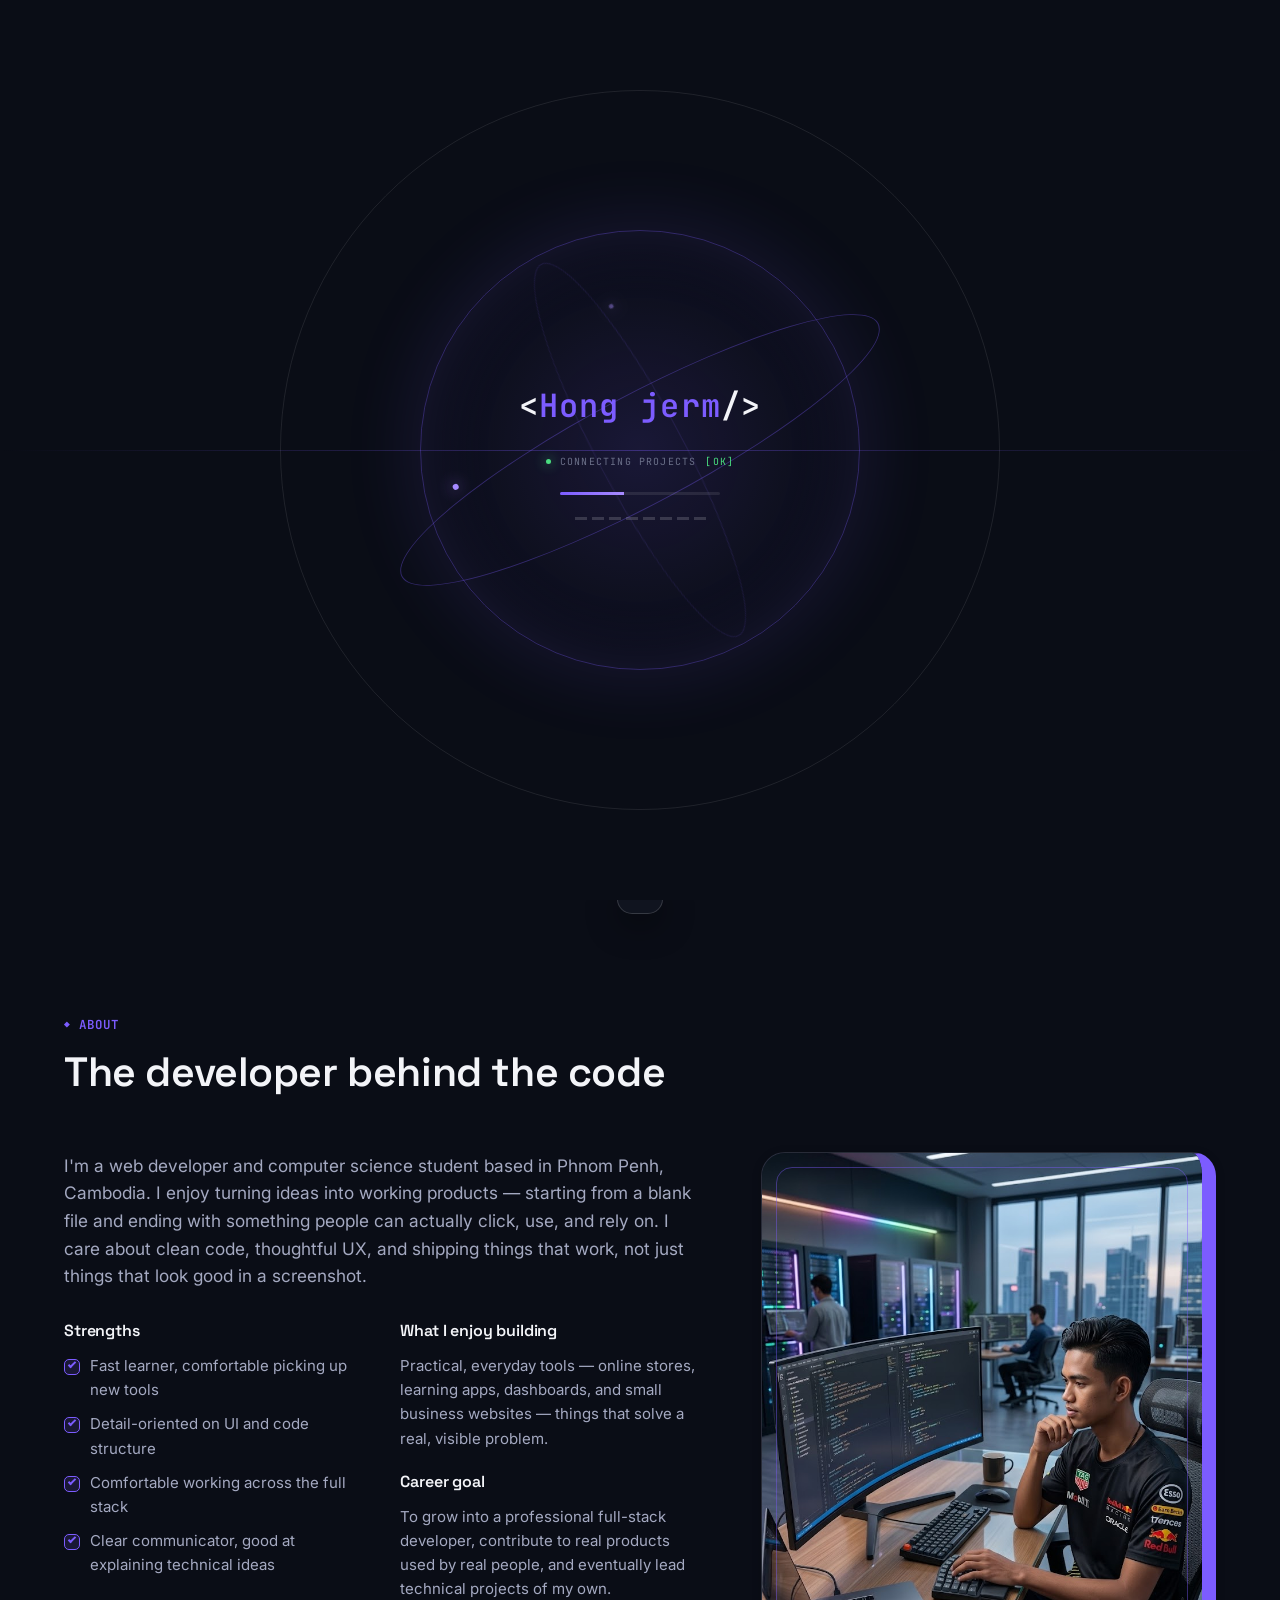
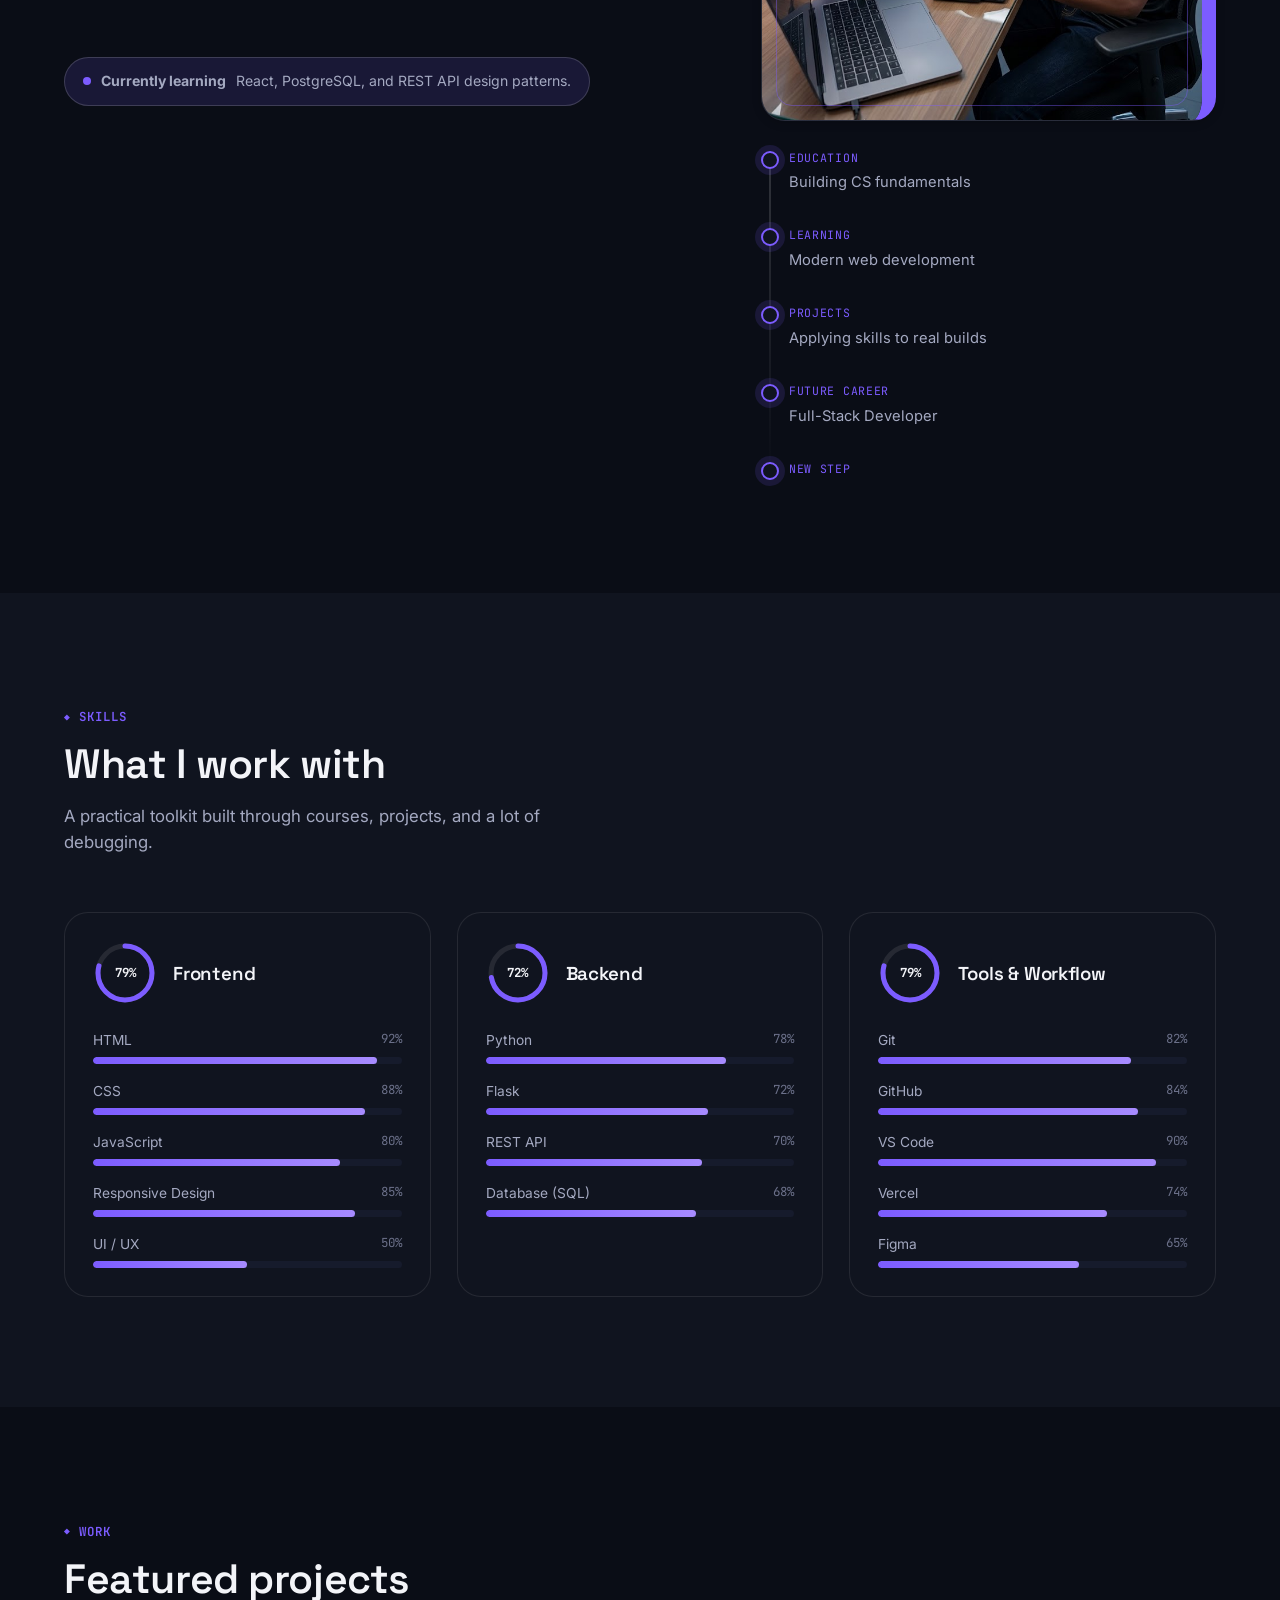
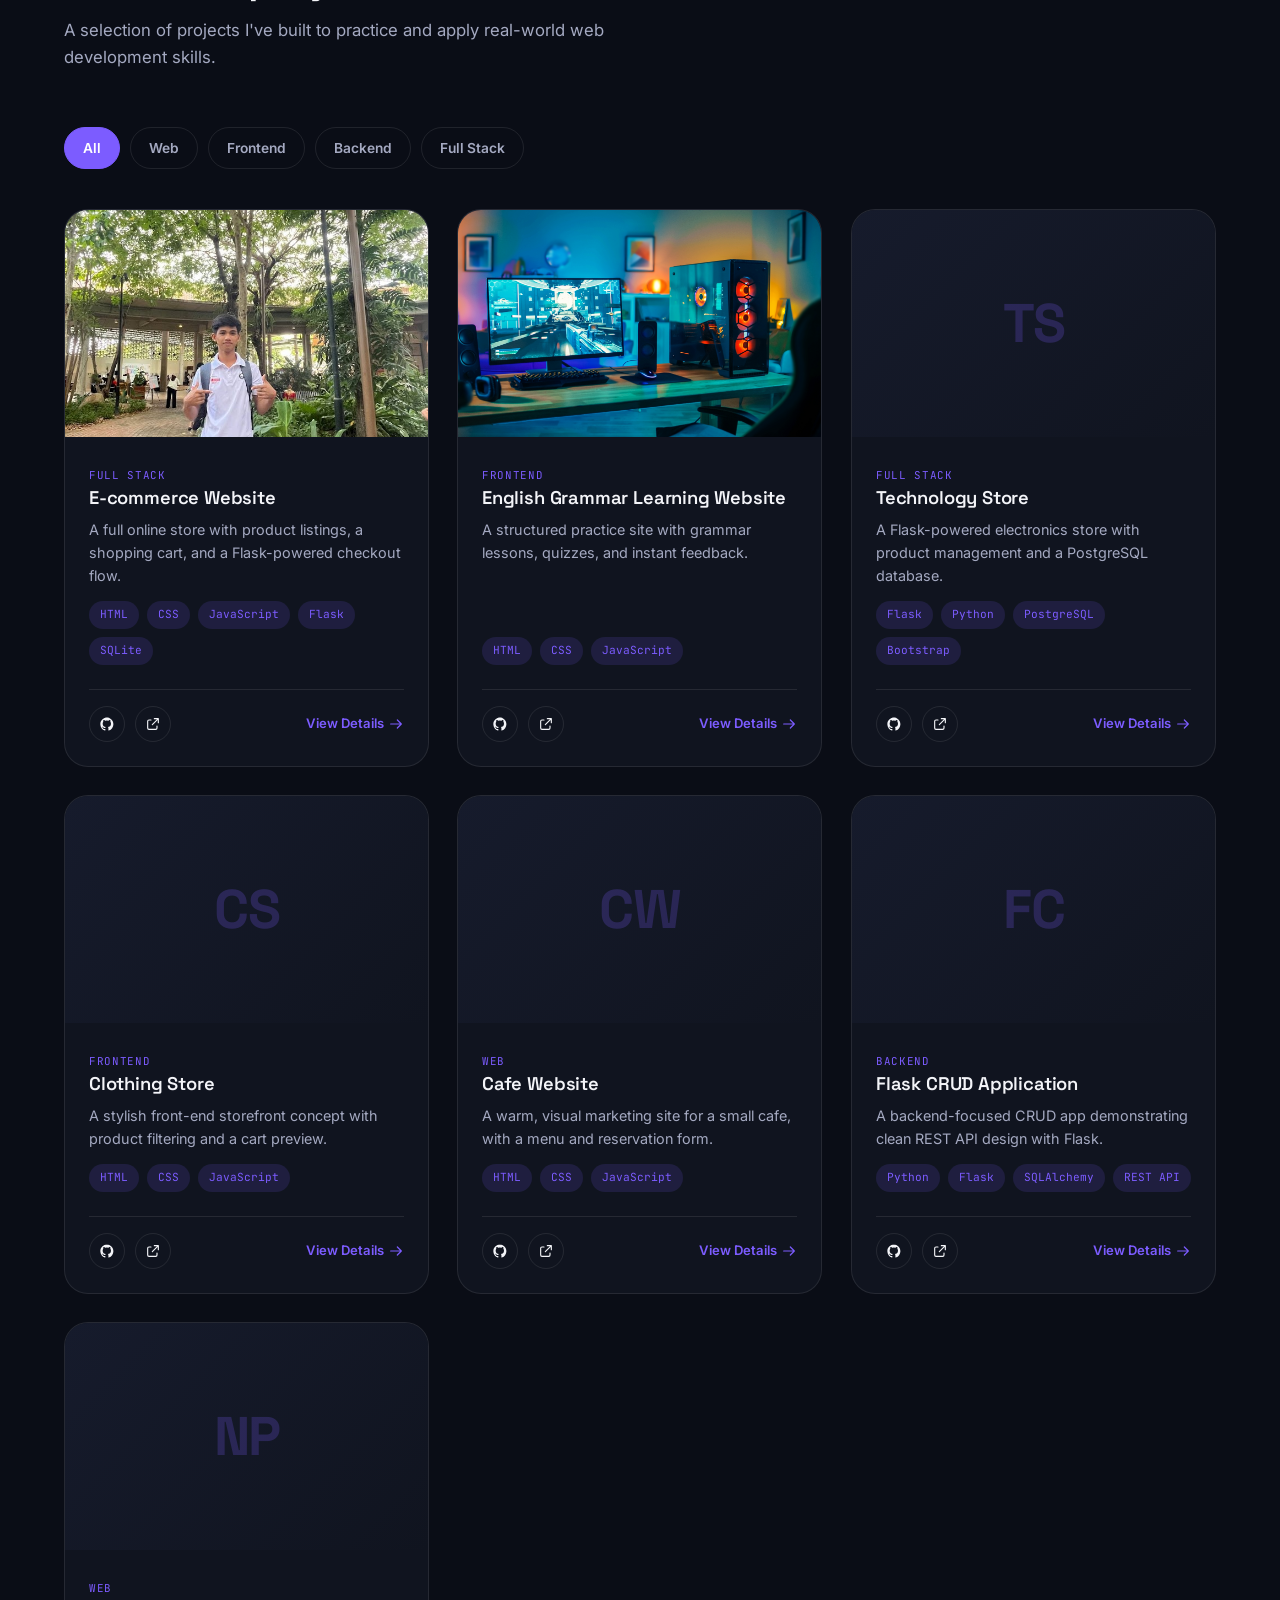
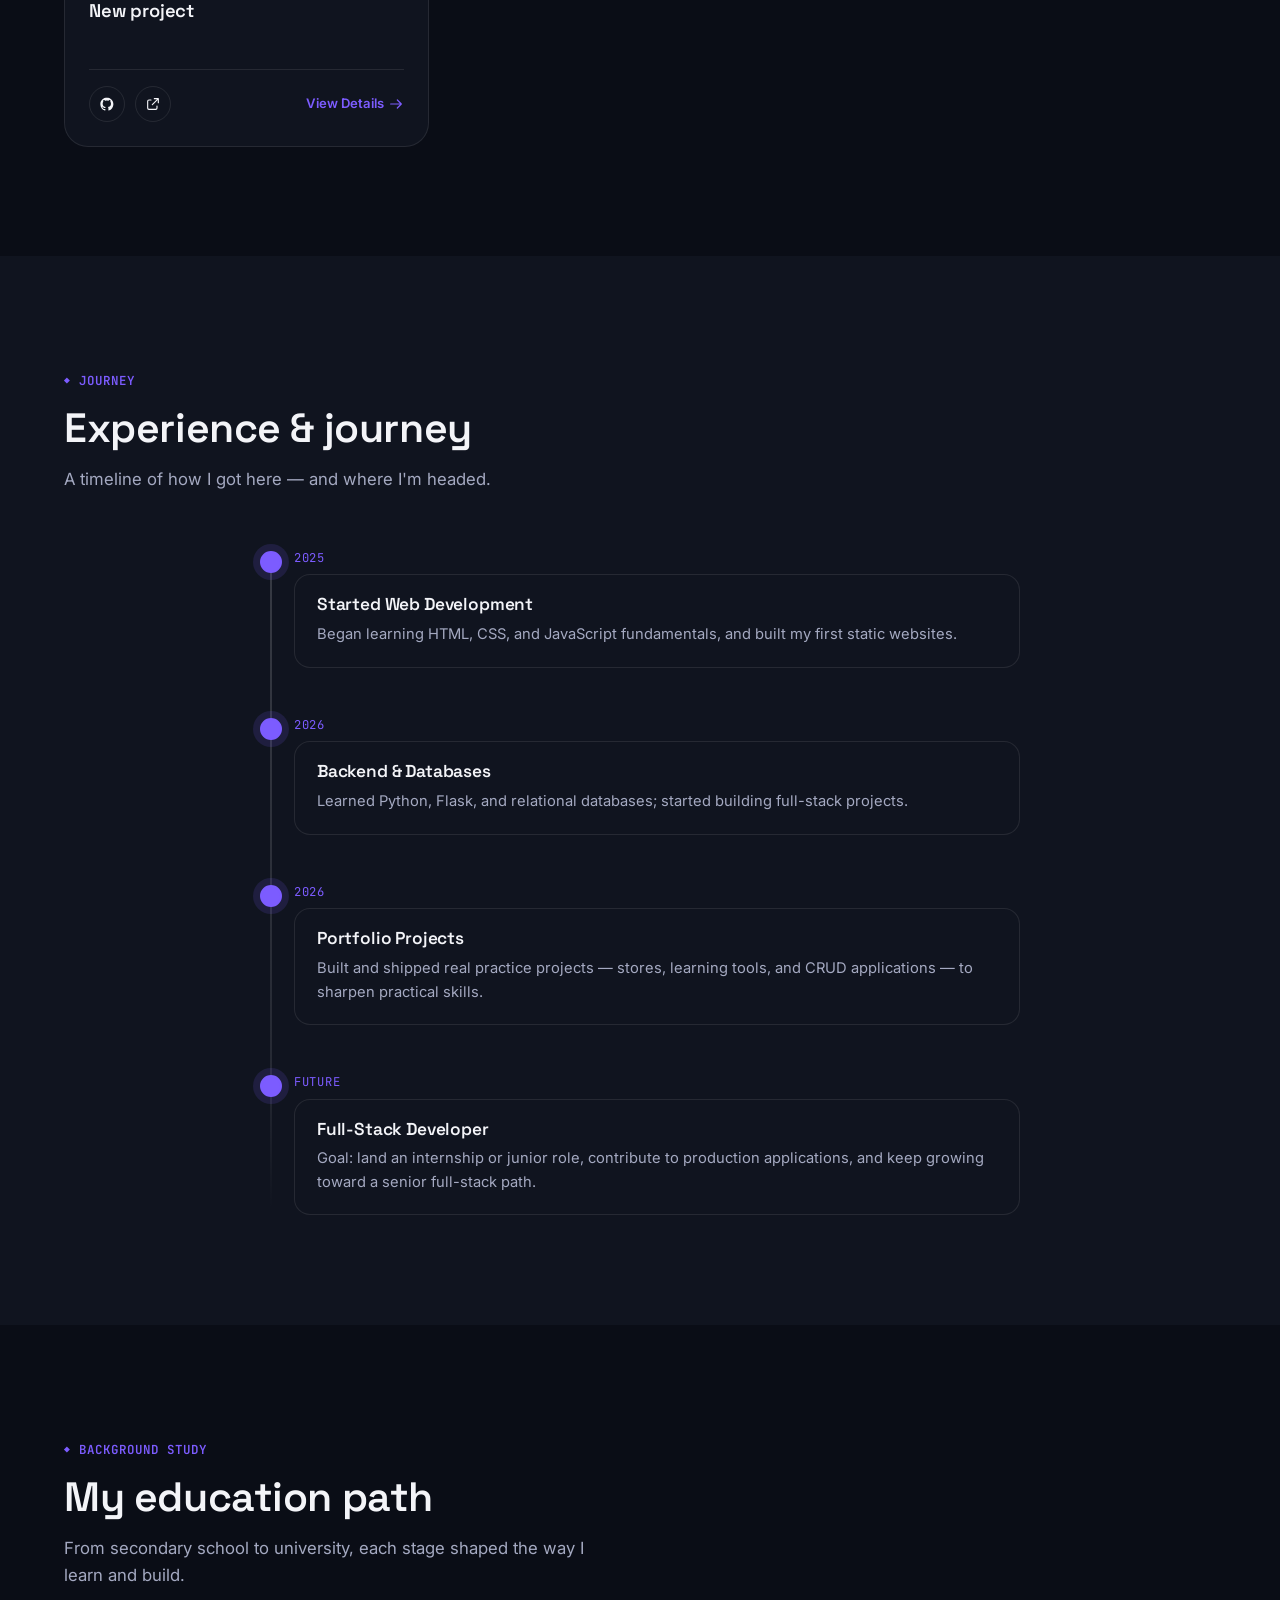
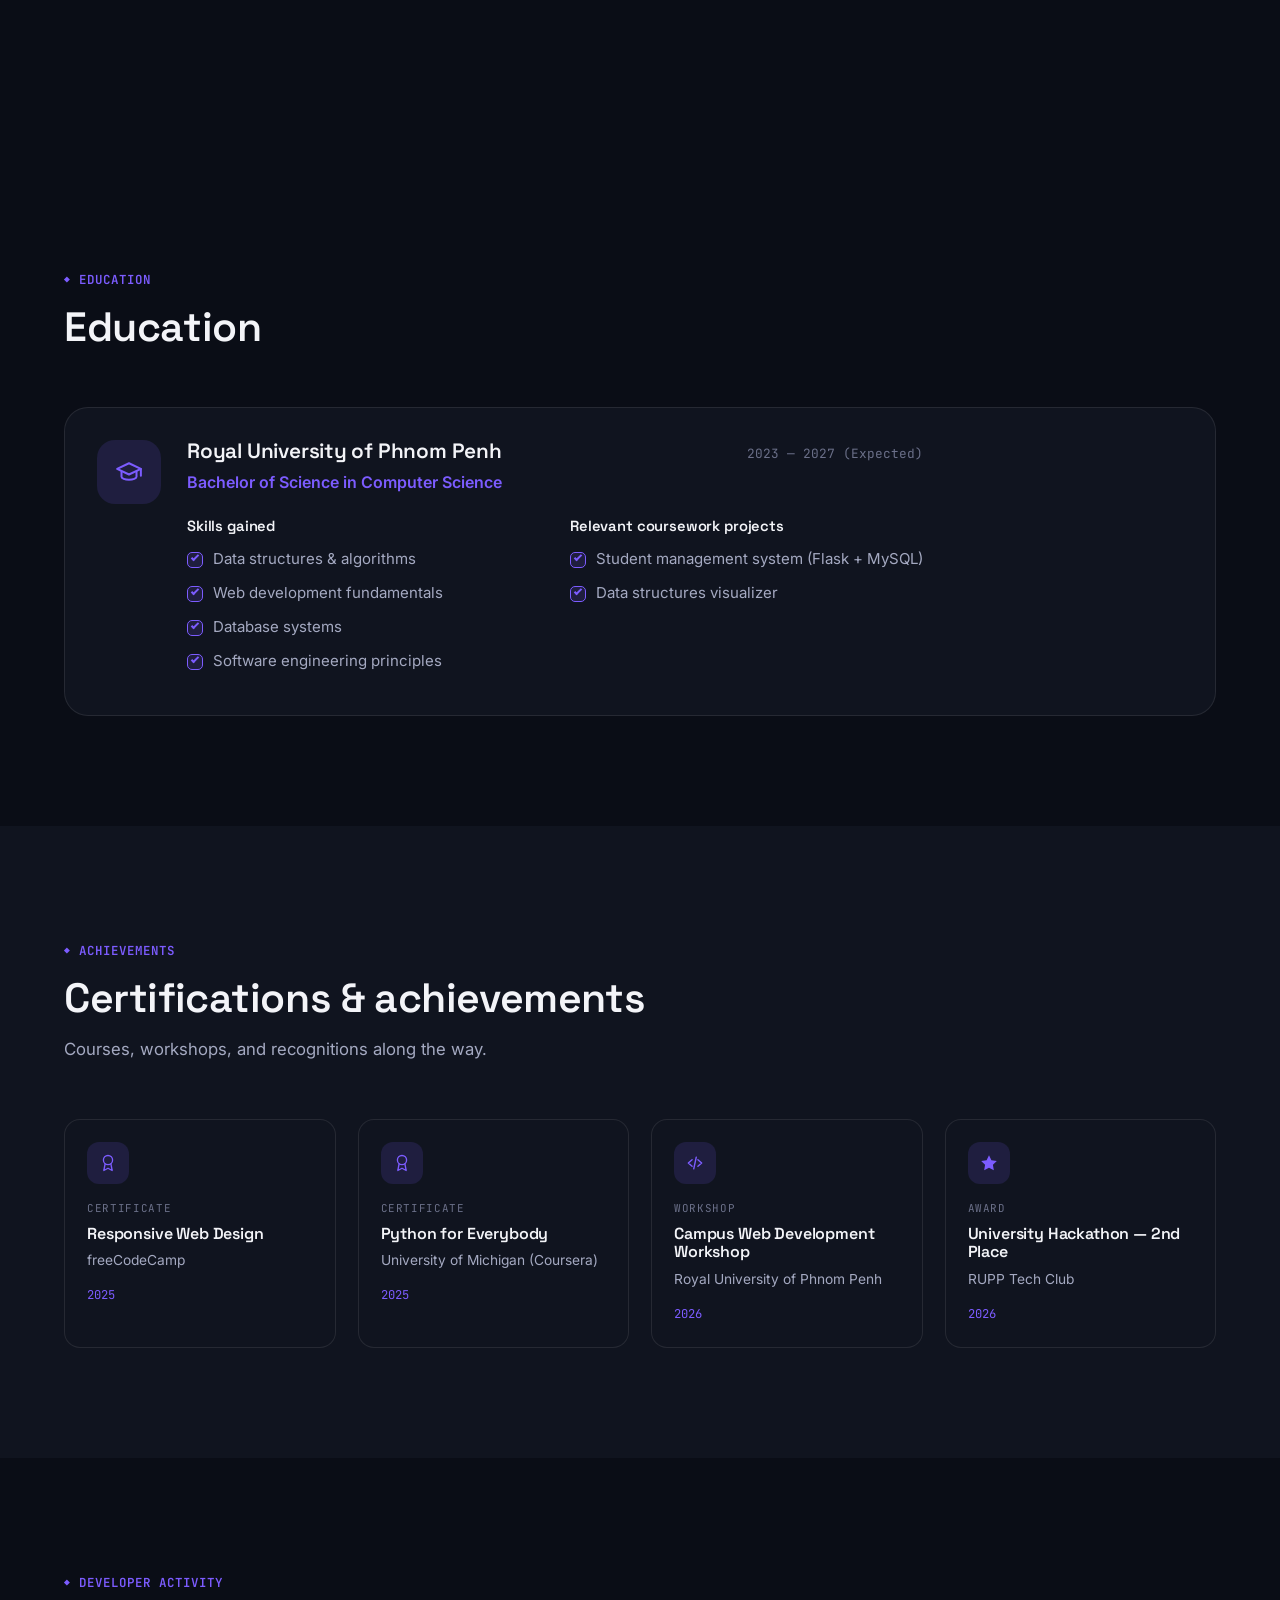
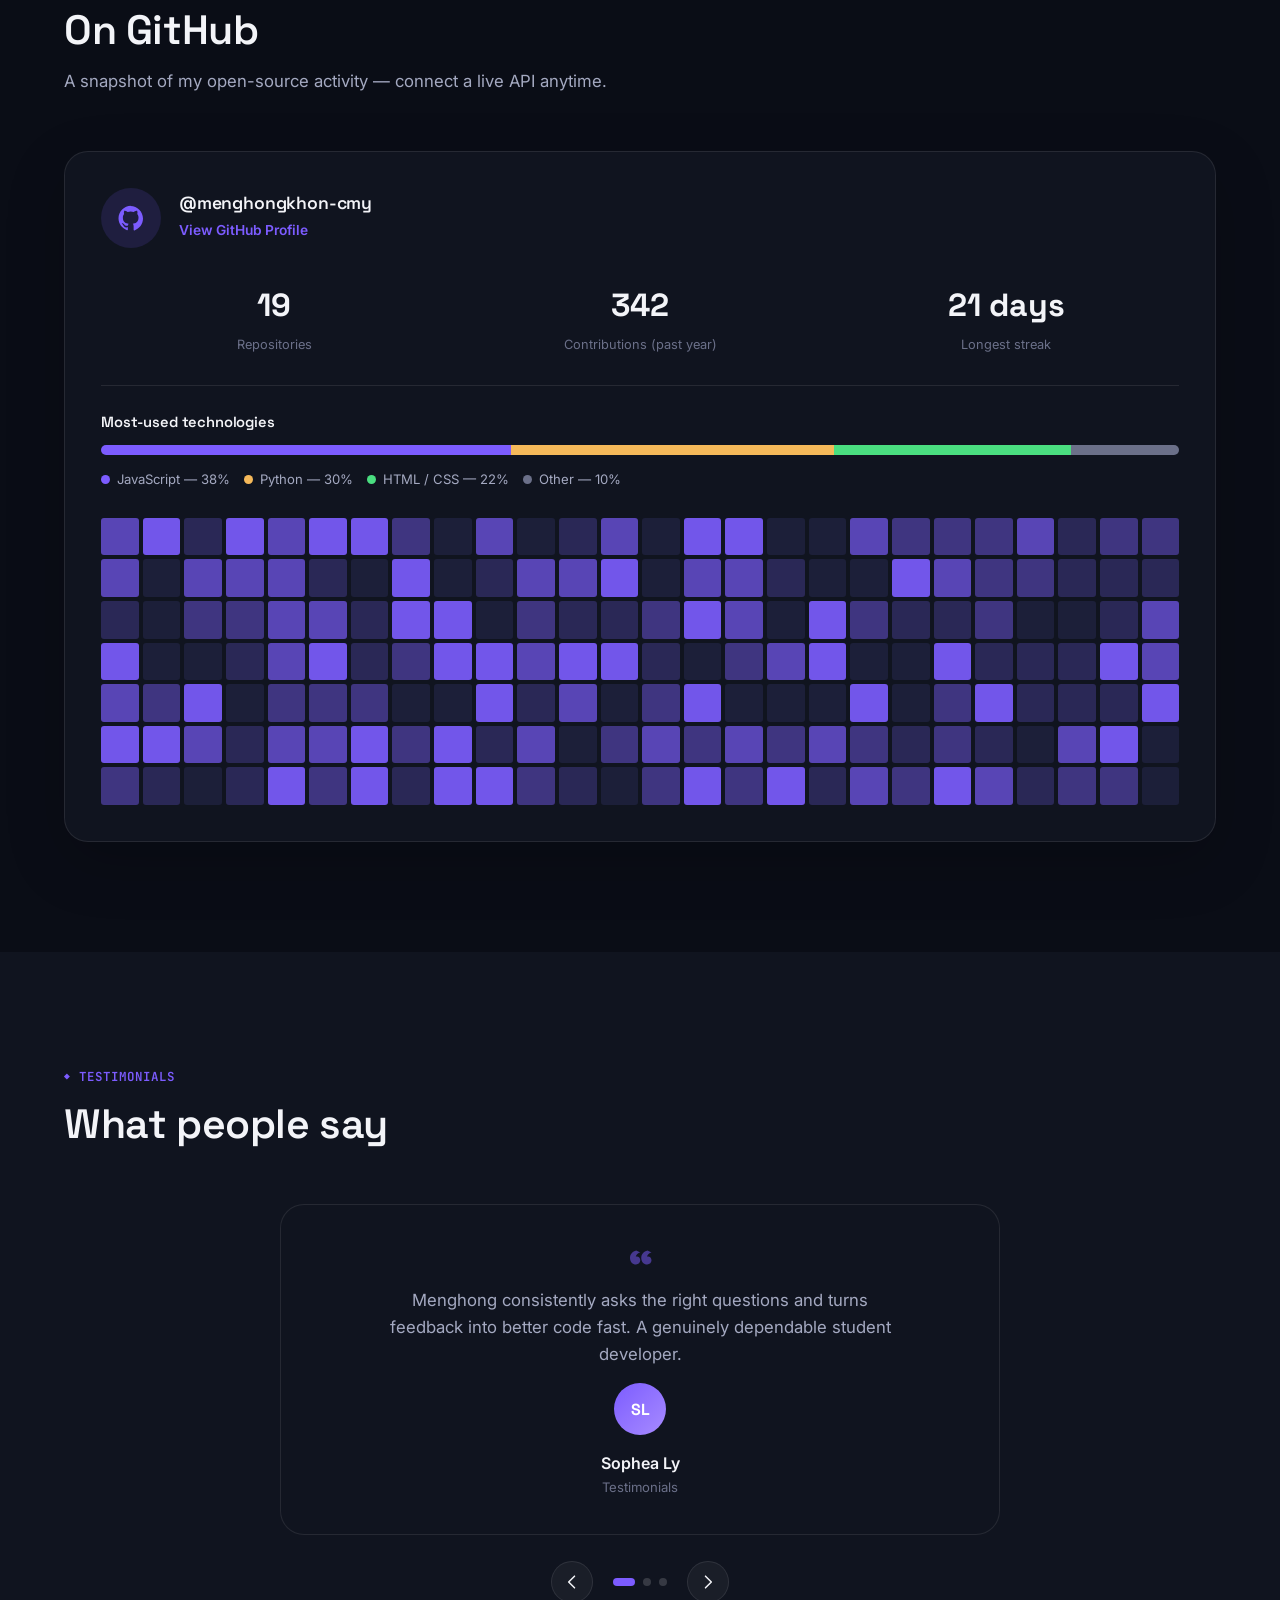
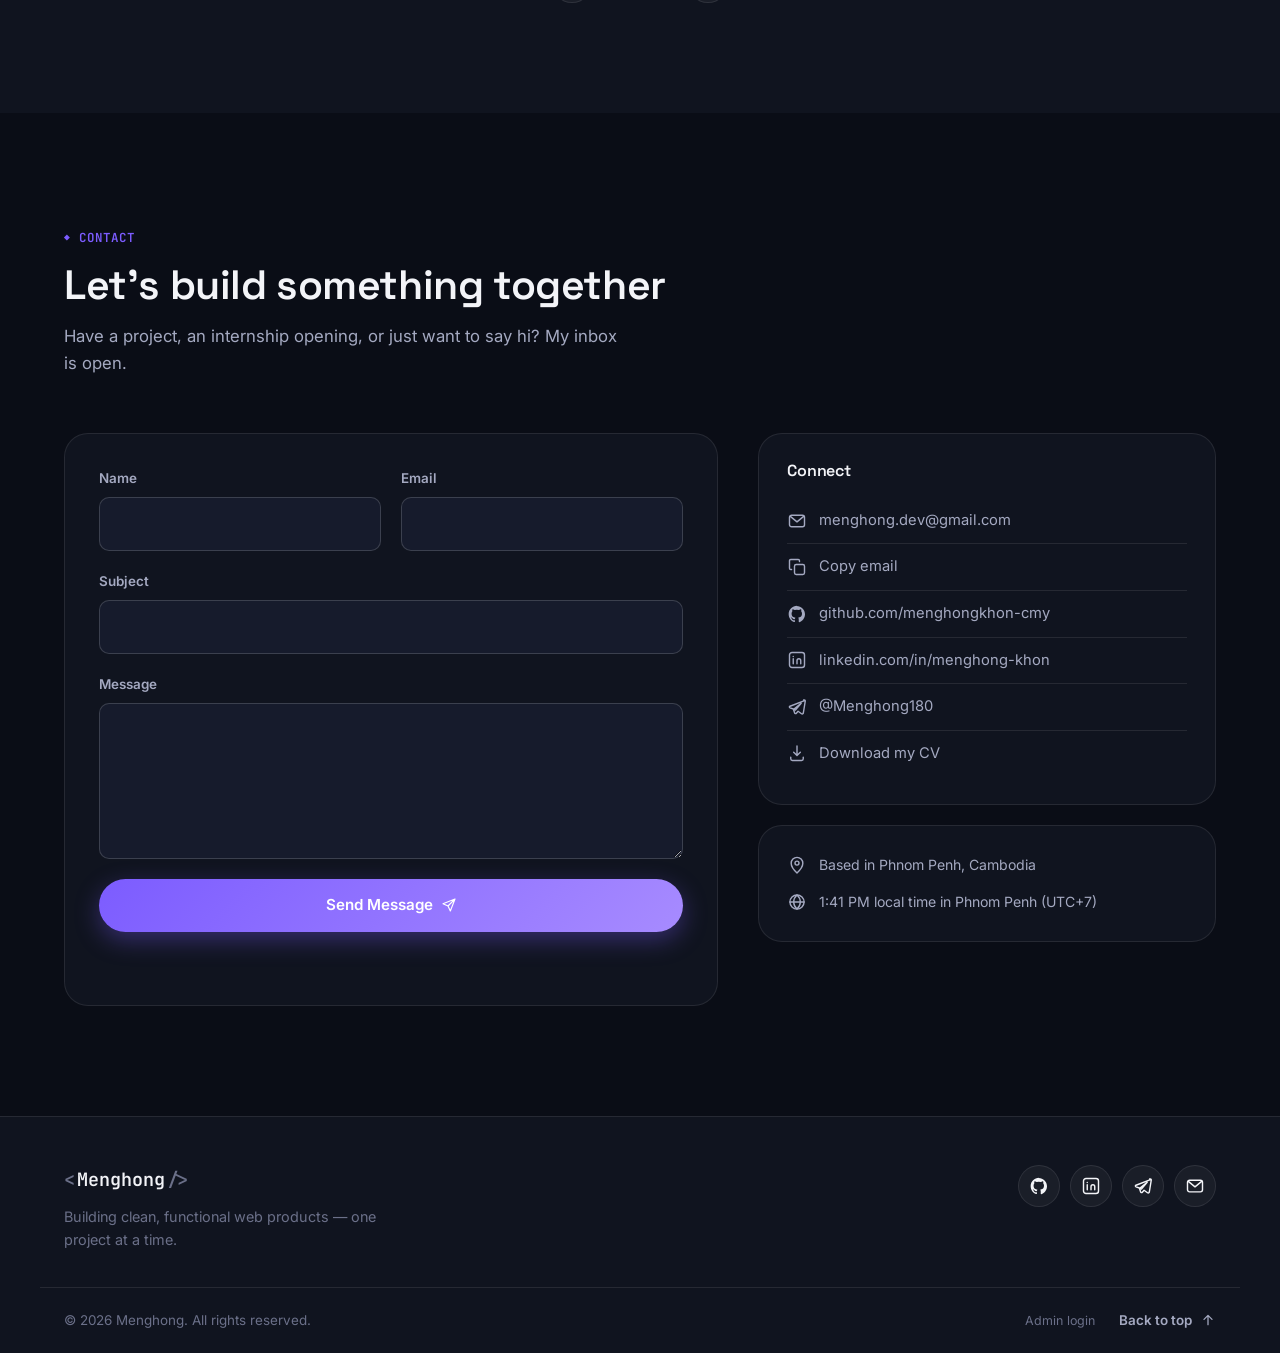
==== commit dba0c256: "update" ====
--- a/index.html
+++ b/index.html
@@ -6,7 +6,7 @@
   <meta name="viewport" content="width=device-width, initial-scale=1.0, viewport-fit=cover">
 
   <!-- ===== Primary SEO ===== -->
-  <title>Menghong ម៉េងហុង — Full-Stack Web Developer</title>
+  <title>Menghong ៉</title>
   <meta name="title" content="Menghong ម៉េងហុង — Full-Stack Web Developer | អ្នកអភិវឌ្ឍន៍គេហទំព័រ">
   <meta name="description"
     content="Portfolio of Menghong (ម៉េងហុង), a full-stack web developer from Phnom Penh, Cambodia. គេហទំព័រផលការងាររបស់ ម៉េងហុង អ្នកអភិវឌ្ឍន៍គេហទំព័រ Full-Stack ដែលបង្កើតគេហទំព័រលឿន ស្អាត និងមានប្រសិទ្ធភាព។">
@@ -936,8 +936,8 @@
   <div class="toast" id="toast" role="status" aria-live="polite"></div>
 
 
+  <script src="js/data.js"></script>
   <script src="js/script.js"></script>
-  <script src="js/data.js"></script>
 </body>
 
 </html>
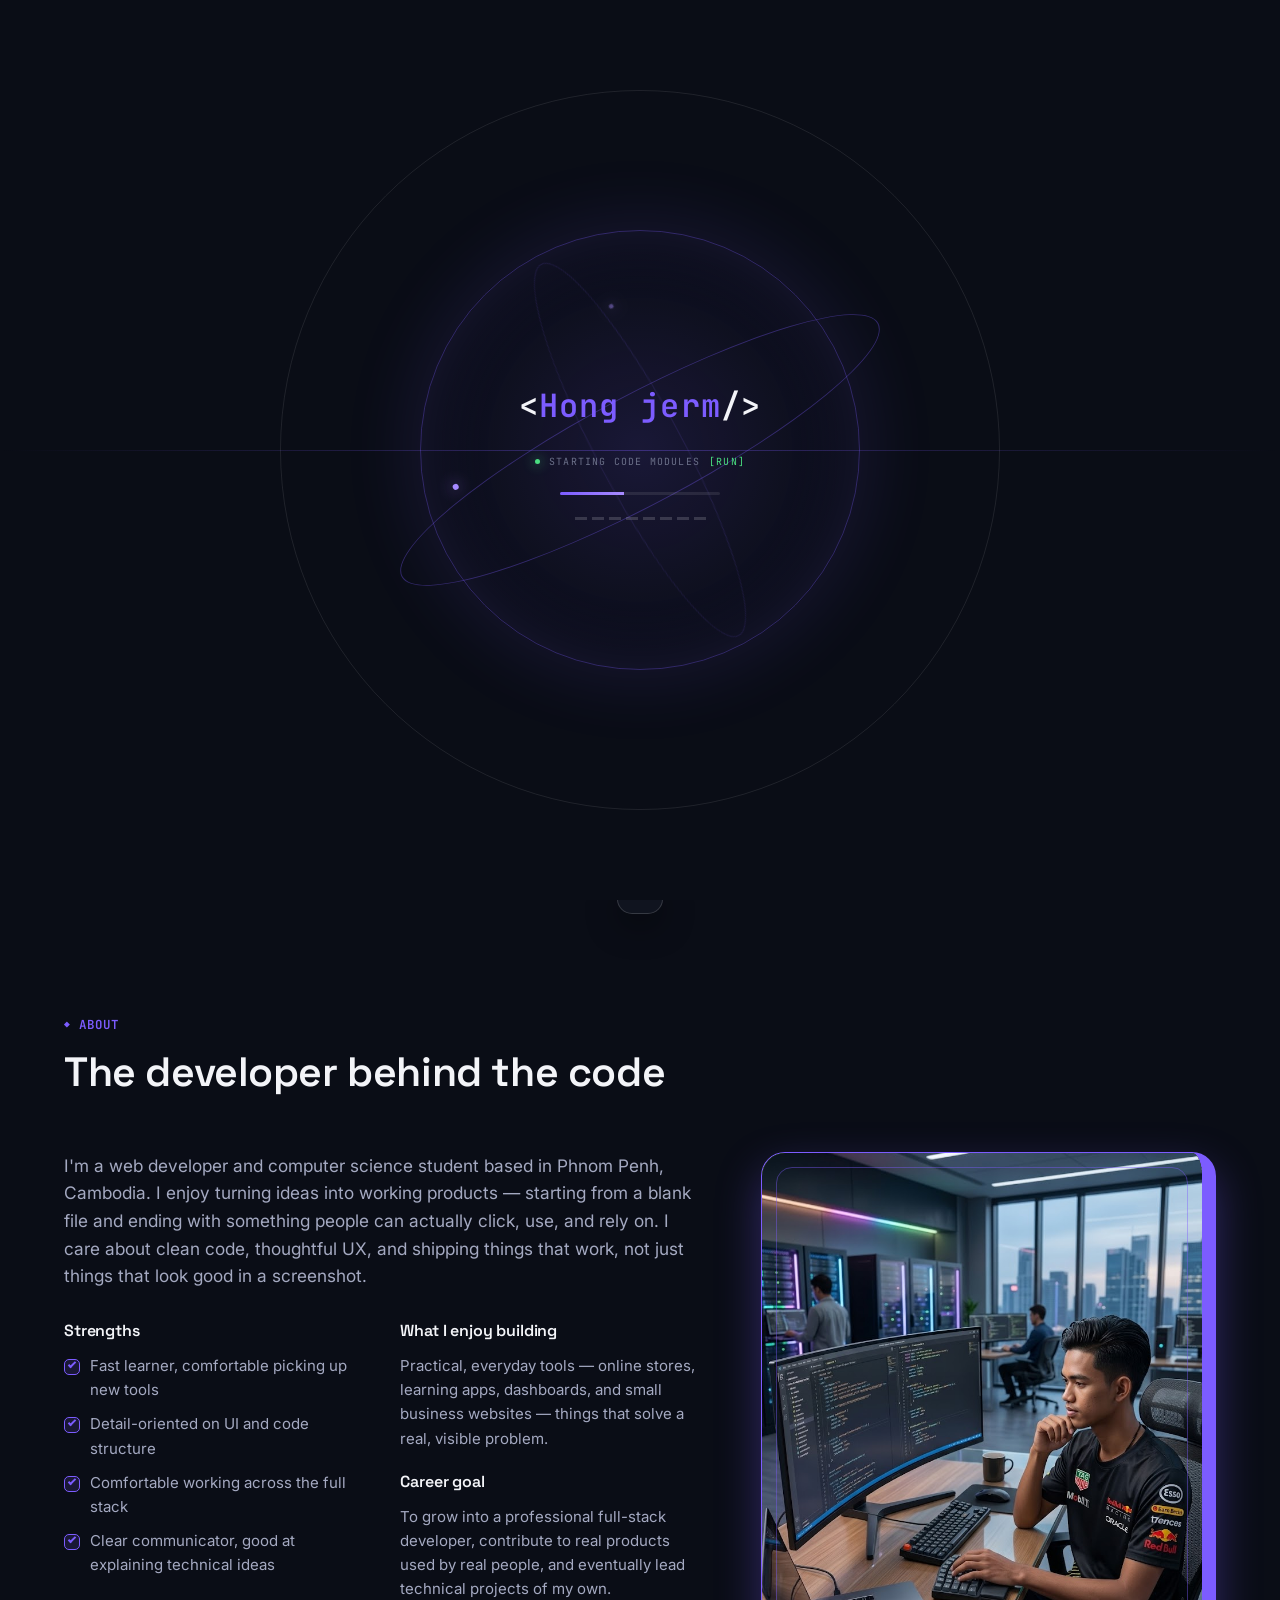
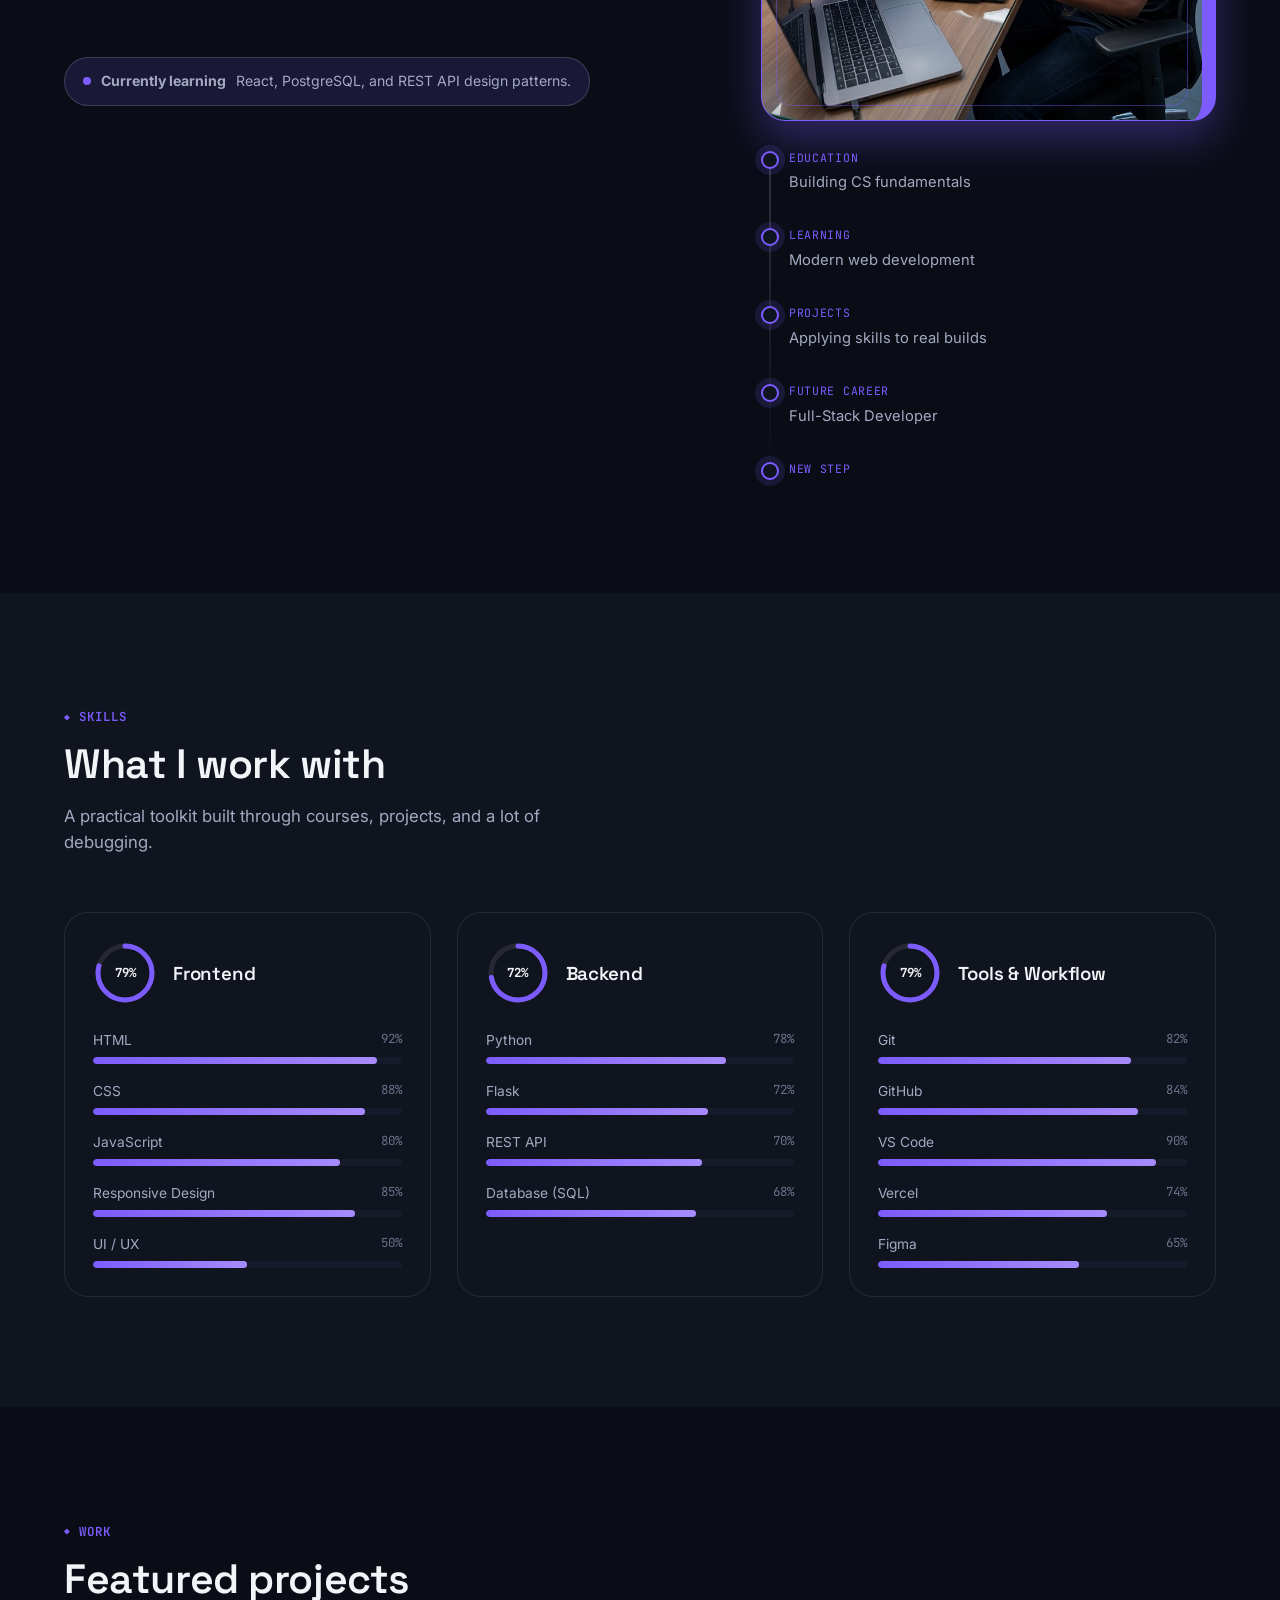
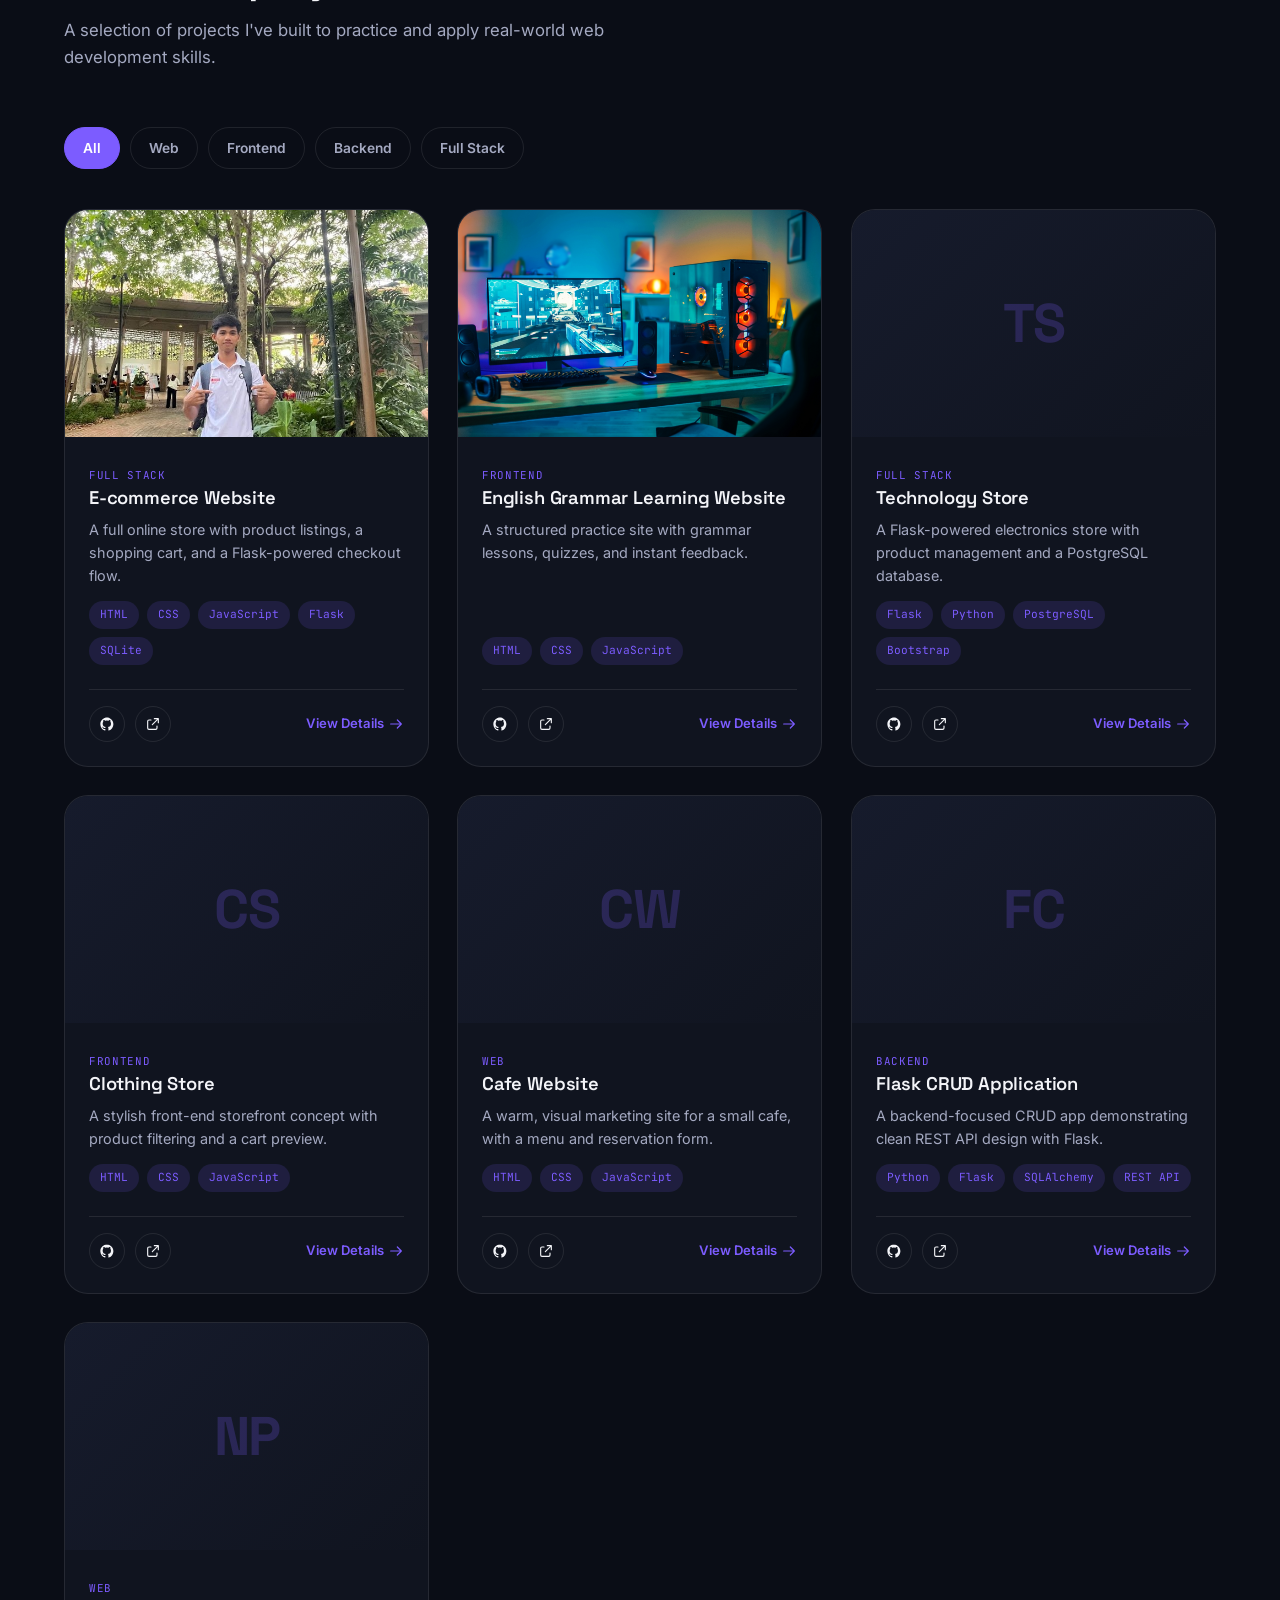
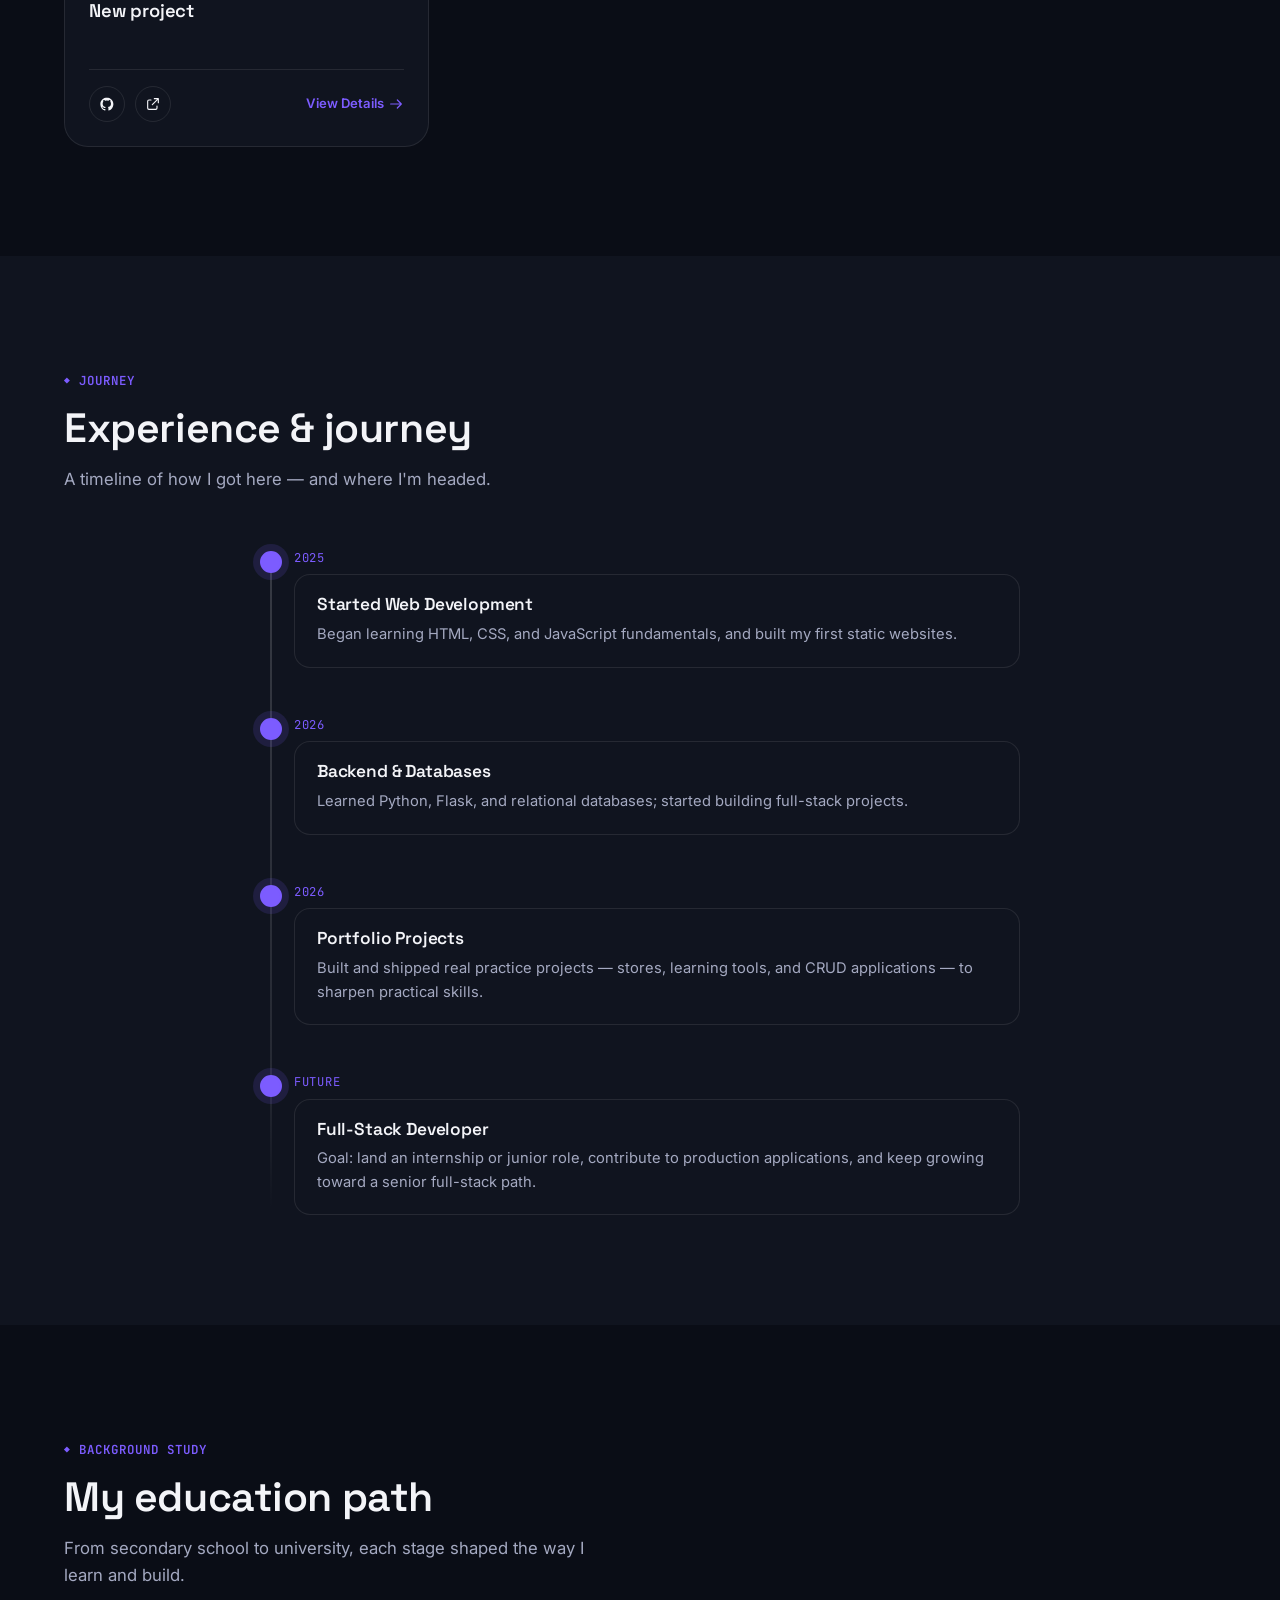
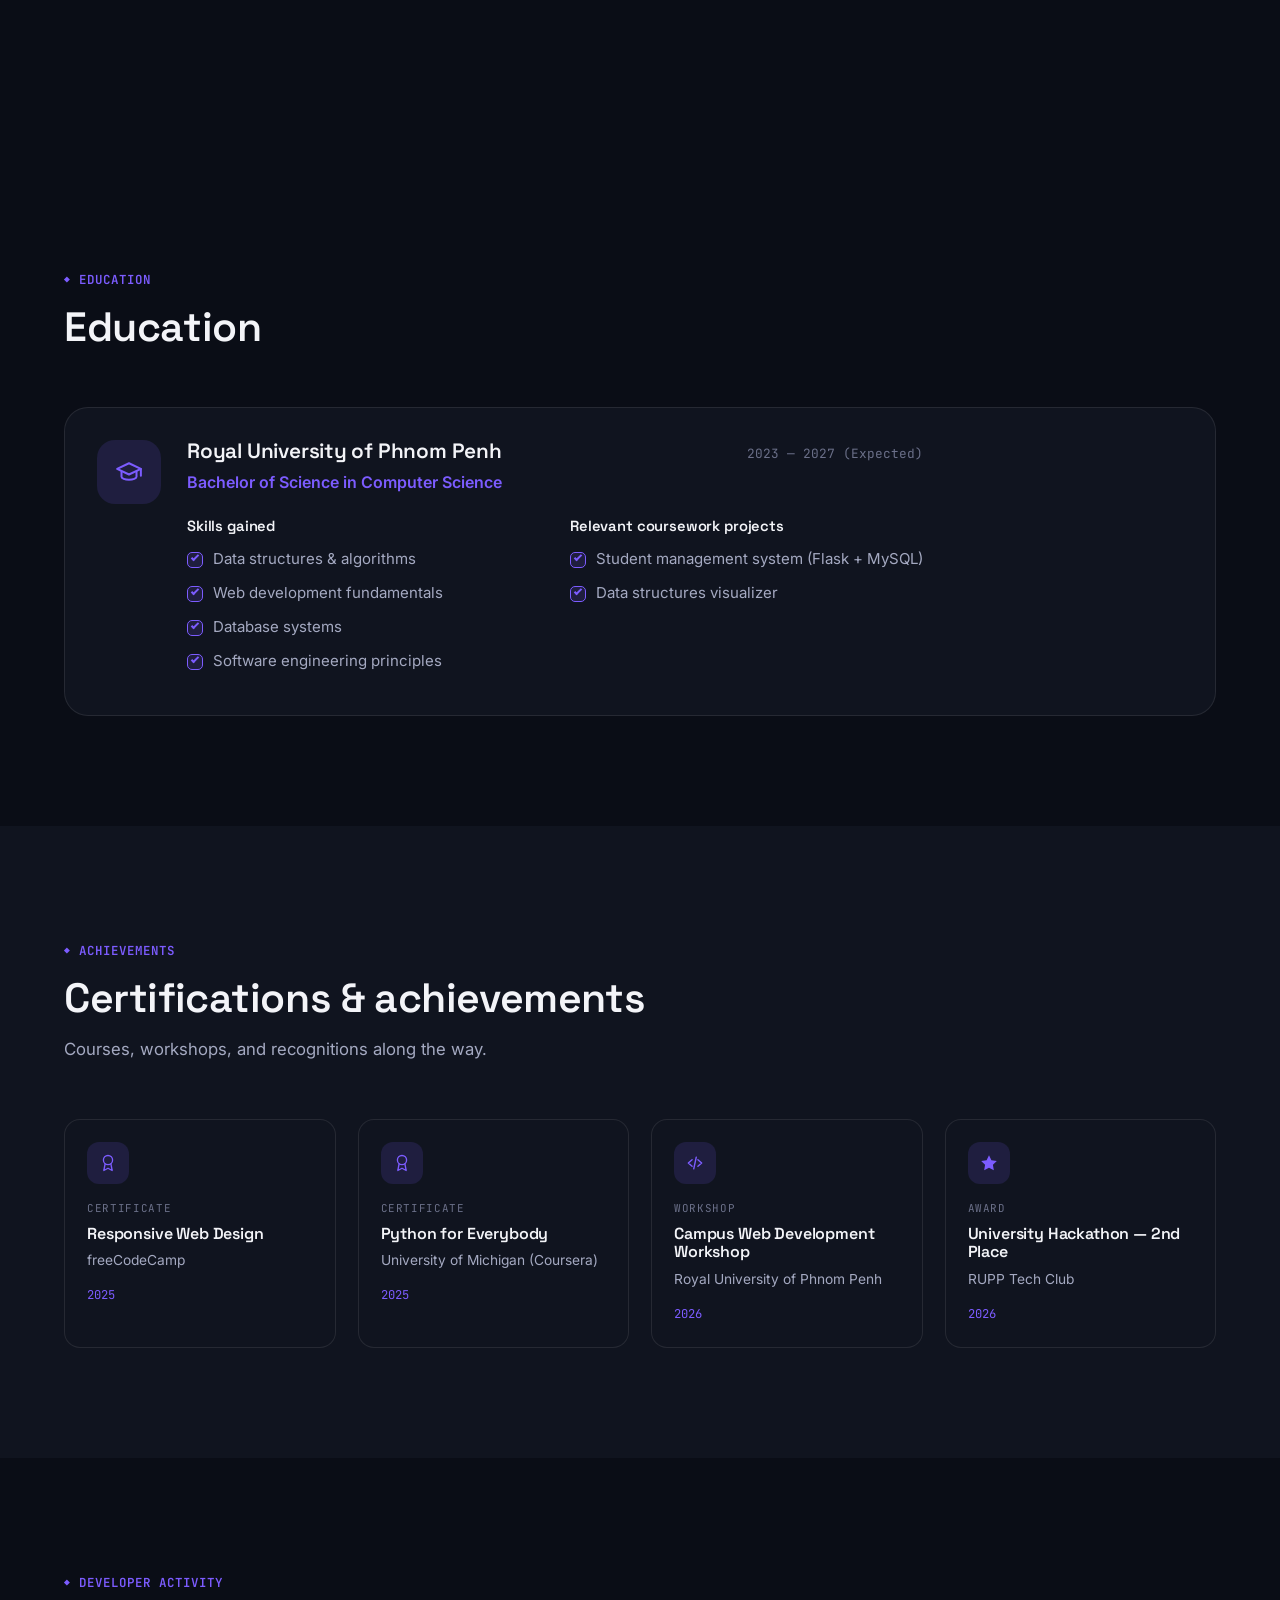
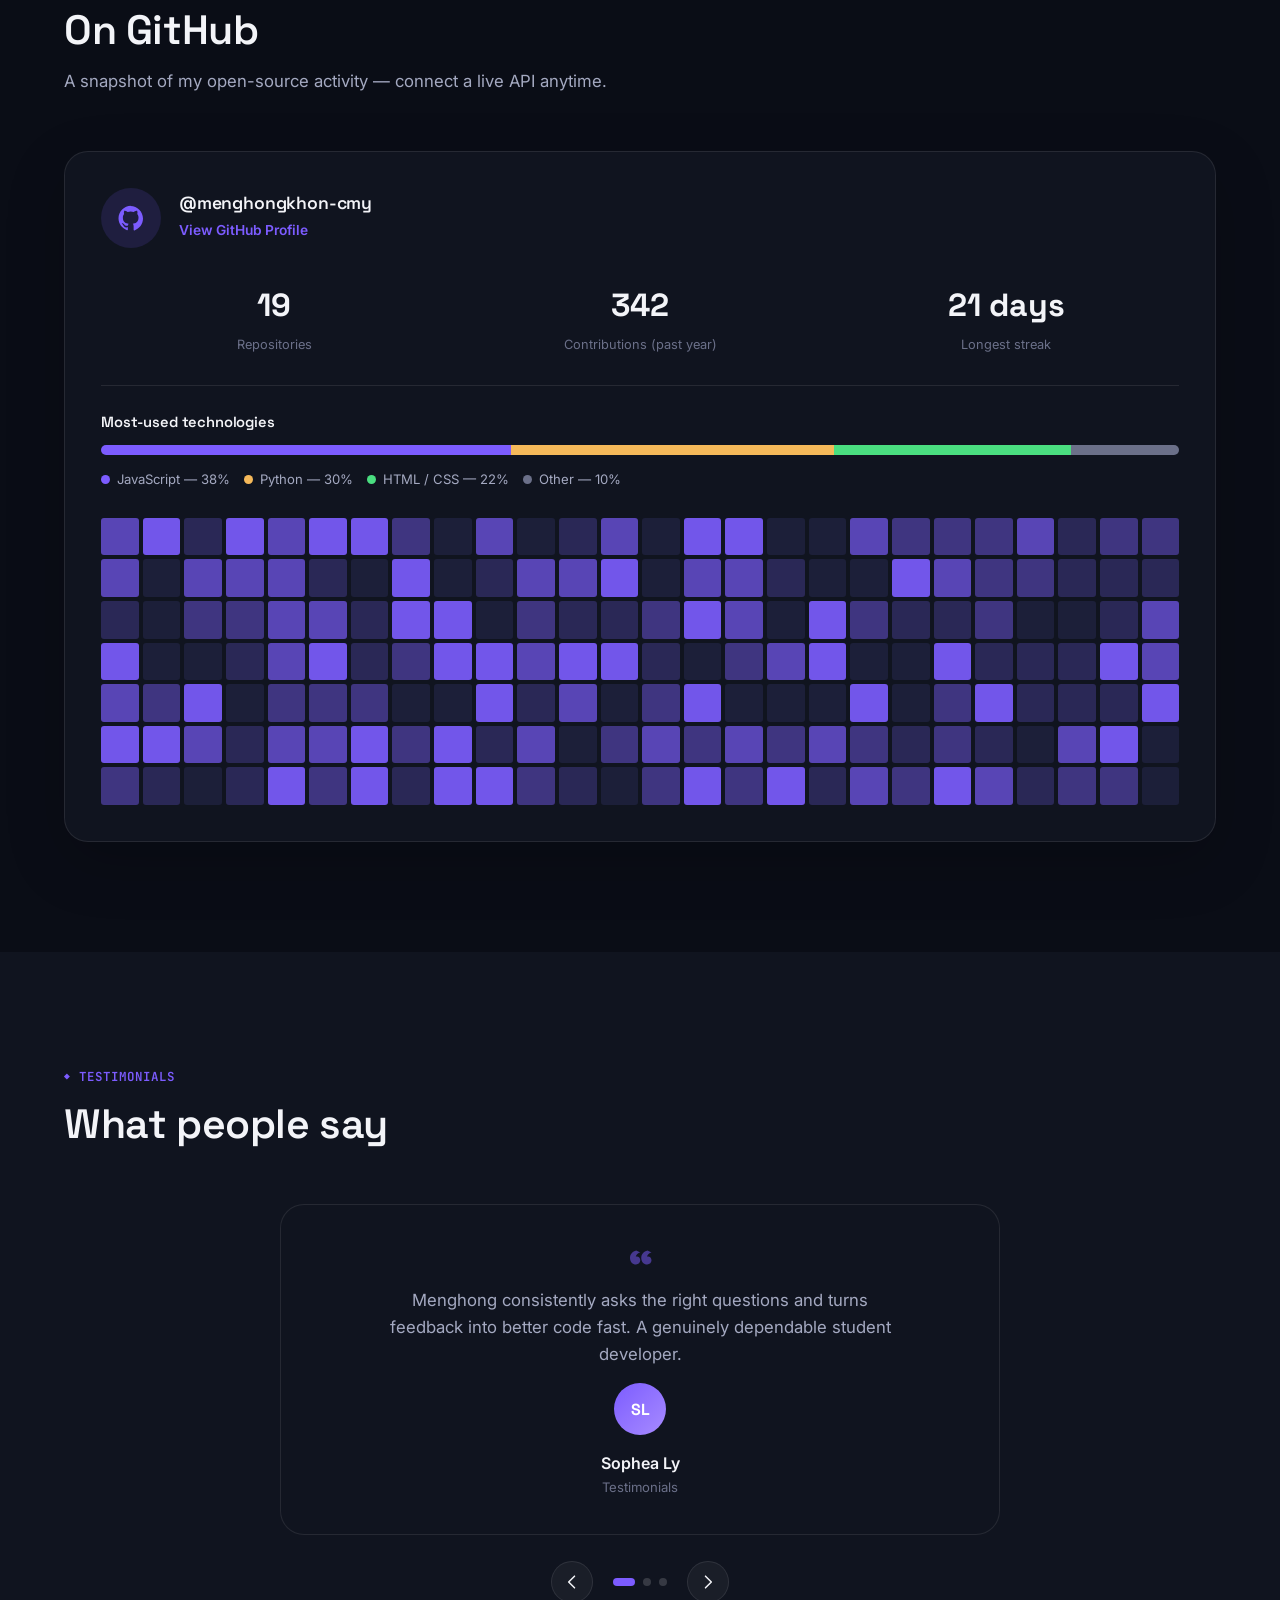
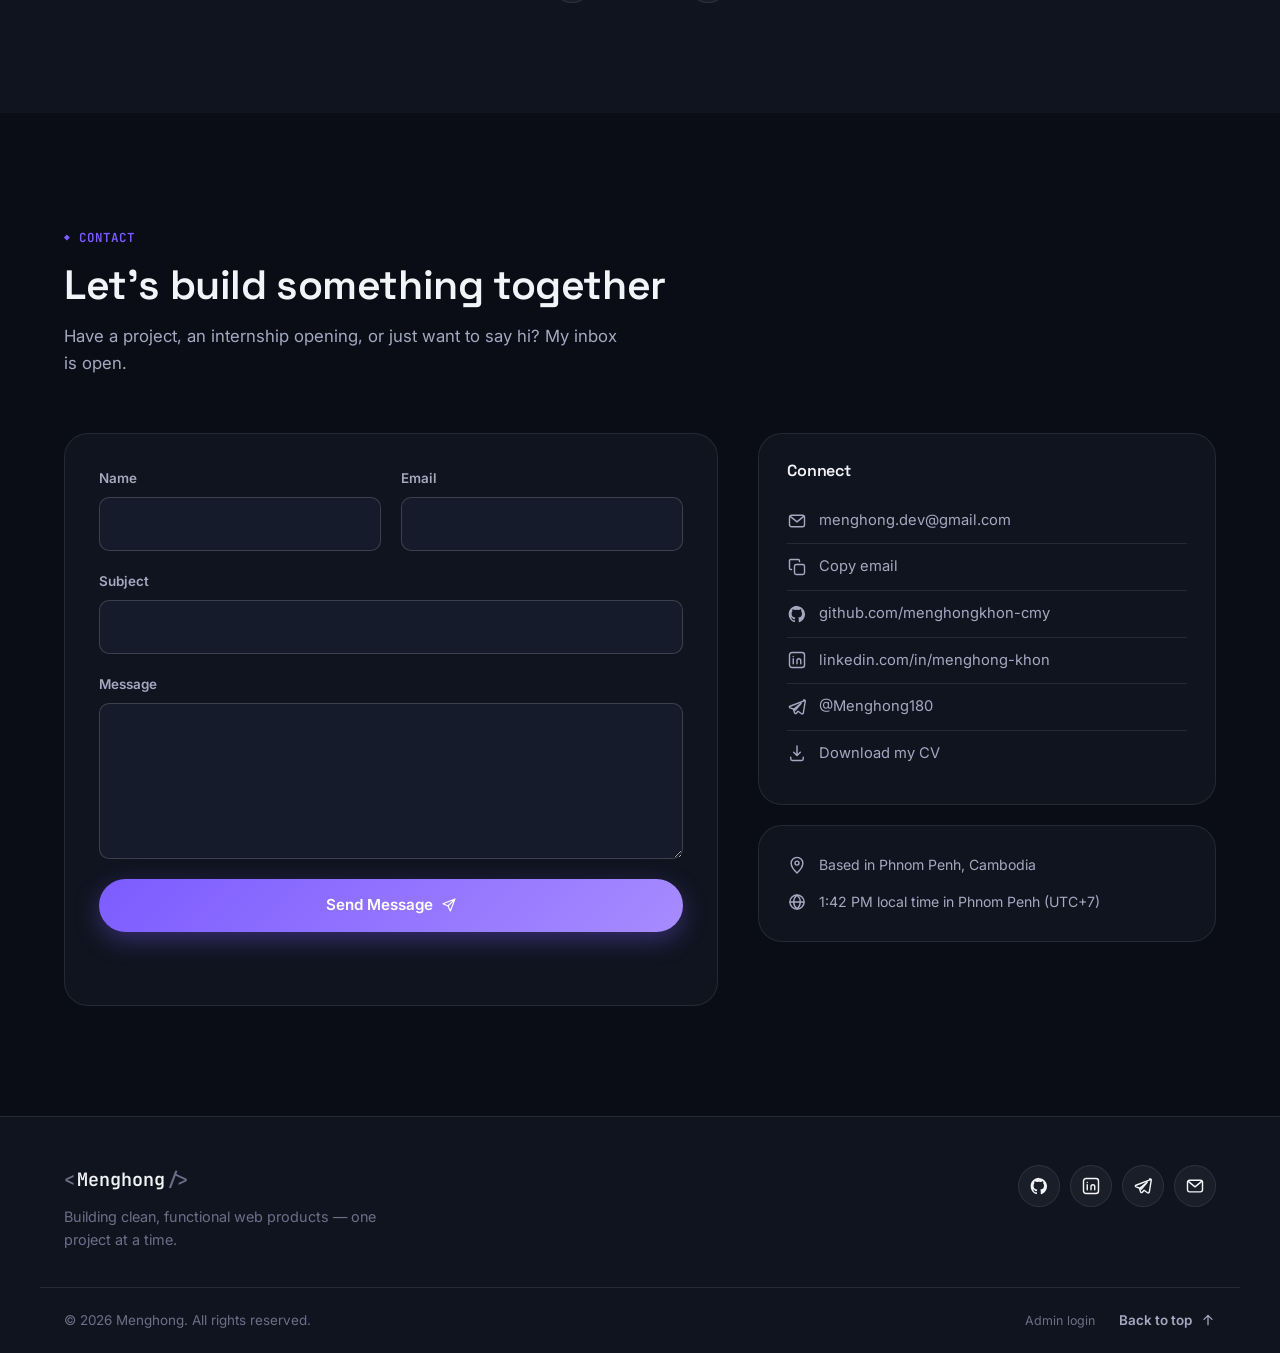
==== commit 2def5446: "Update index.html" ====
--- a/index.html
+++ b/index.html
@@ -7,7 +7,7 @@
 
   <!-- ===== Primary SEO ===== -->
   <title>Menghong ៉</title>
-  <meta name="title" content="Menghong ម៉េងហុង — Full-Stack Web Developer | អ្នកអភិវឌ្ឍន៍គេហទំព័រ">
+  <meta name="title" content="Menghong">
   <meta name="description"
     content="Portfolio of Menghong (ម៉េងហុង), a full-stack web developer from Phnom Penh, Cambodia. គេហទំព័រផលការងាររបស់ ម៉េងហុង អ្នកអភិវឌ្ឍន៍គេហទំព័រ Full-Stack ដែលបង្កើតគេហទំព័រលឿន ស្អាត និងមានប្រសិទ្ធភាព។">
   <meta name="keywords"
@@ -940,4 +940,4 @@
   <script src="js/script.js"></script>
 </body>
 
-</html>+</html>
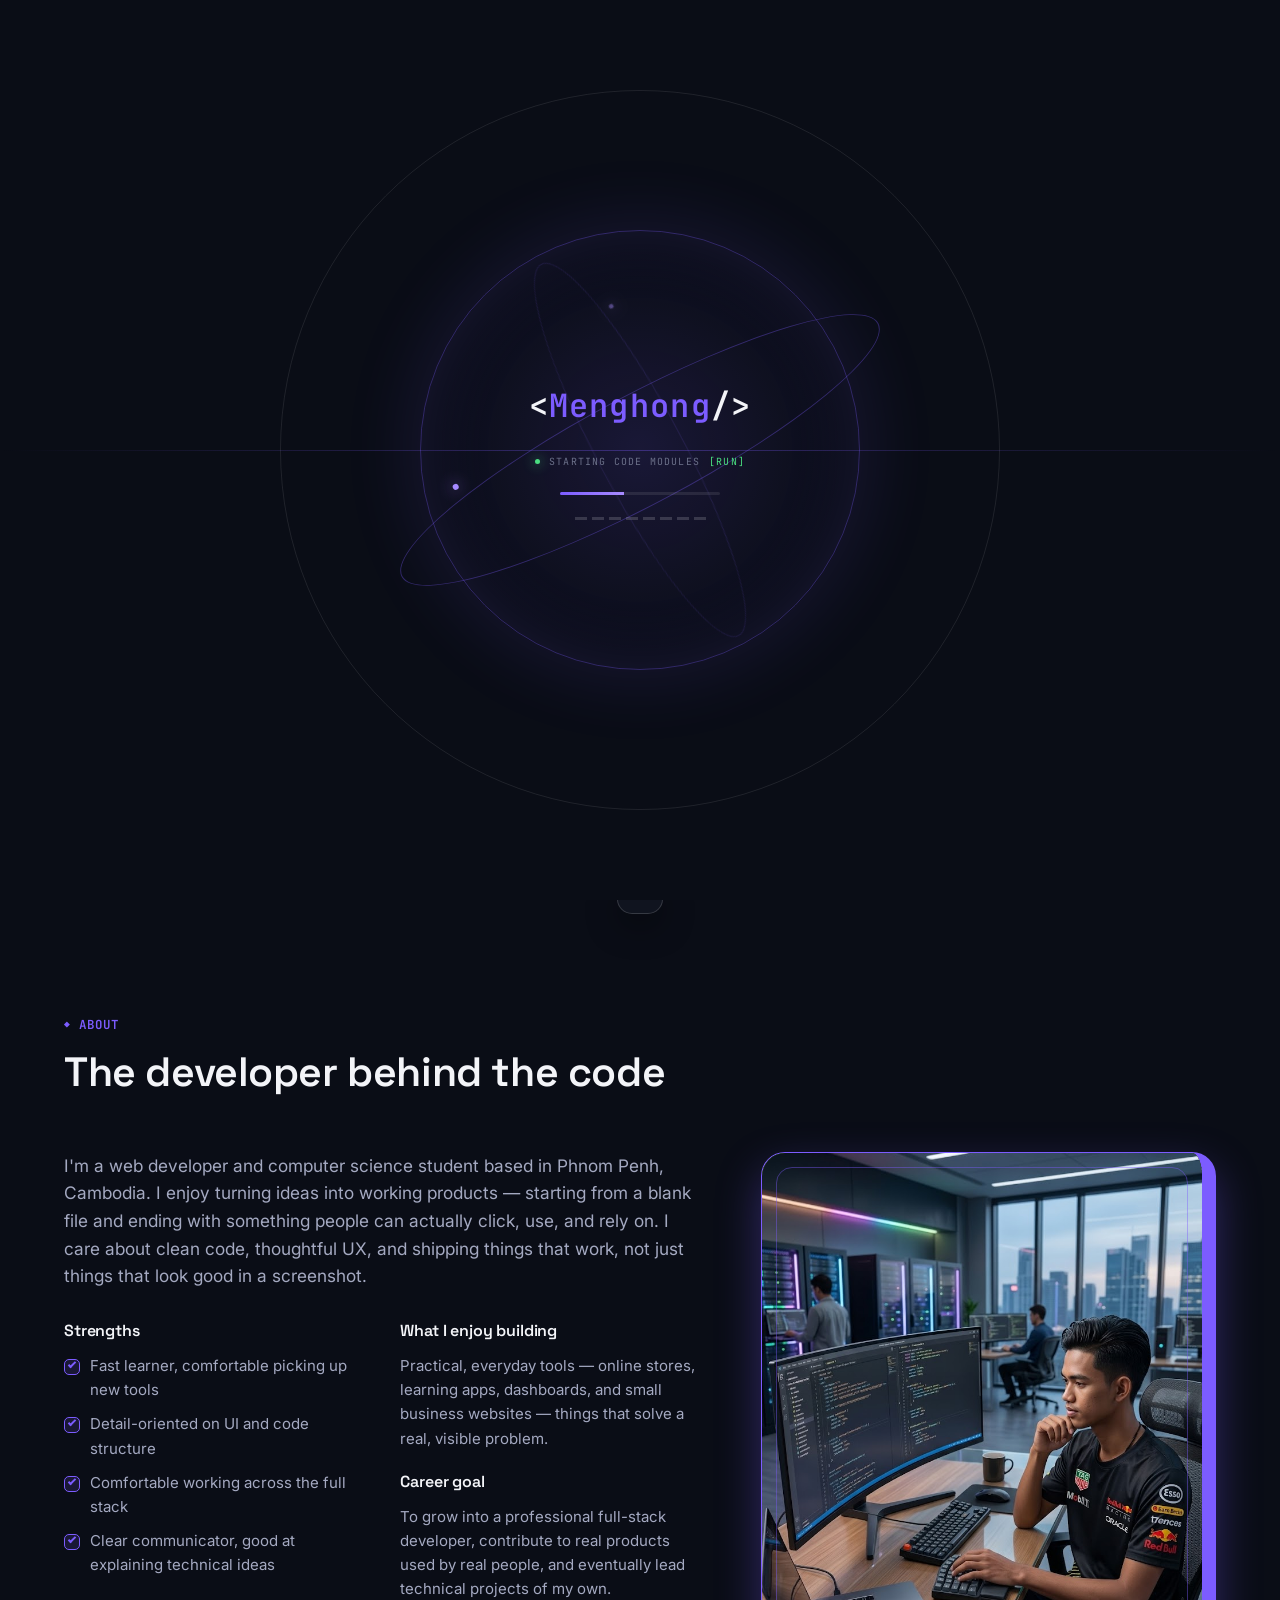
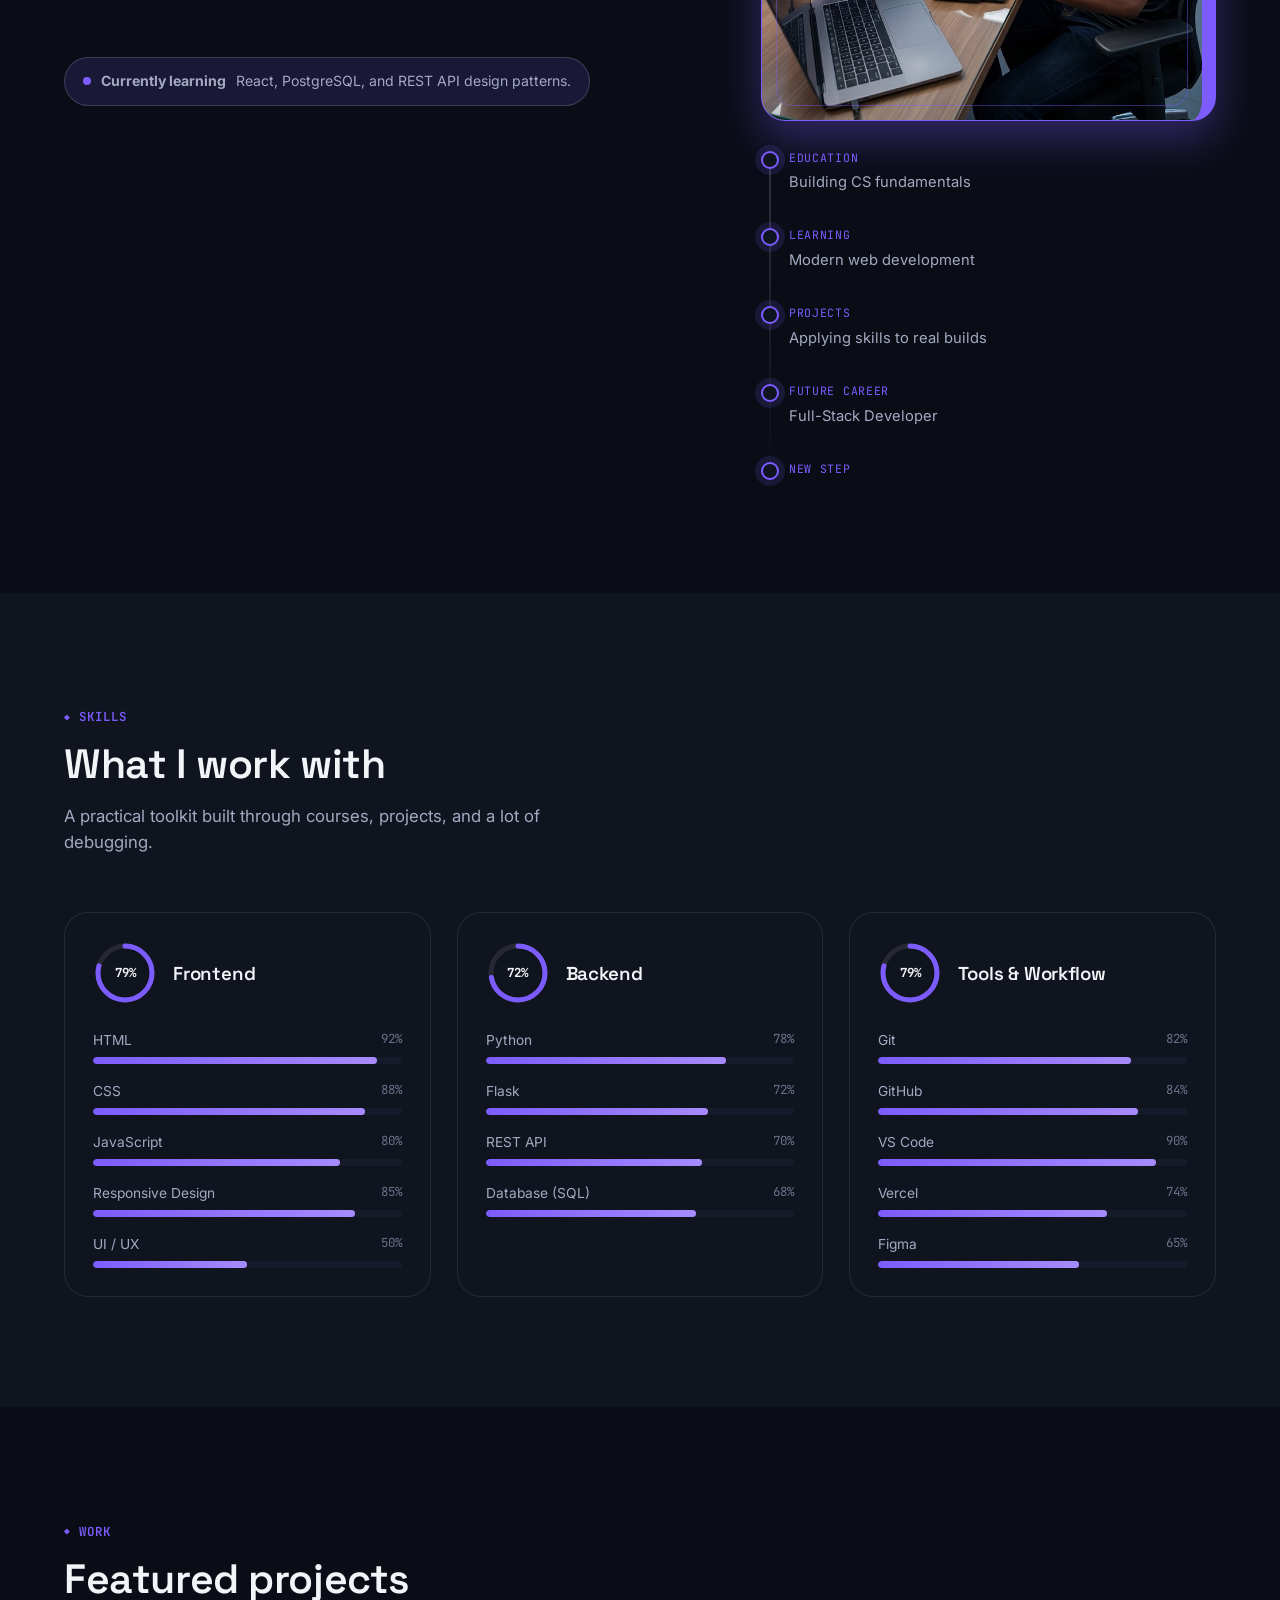
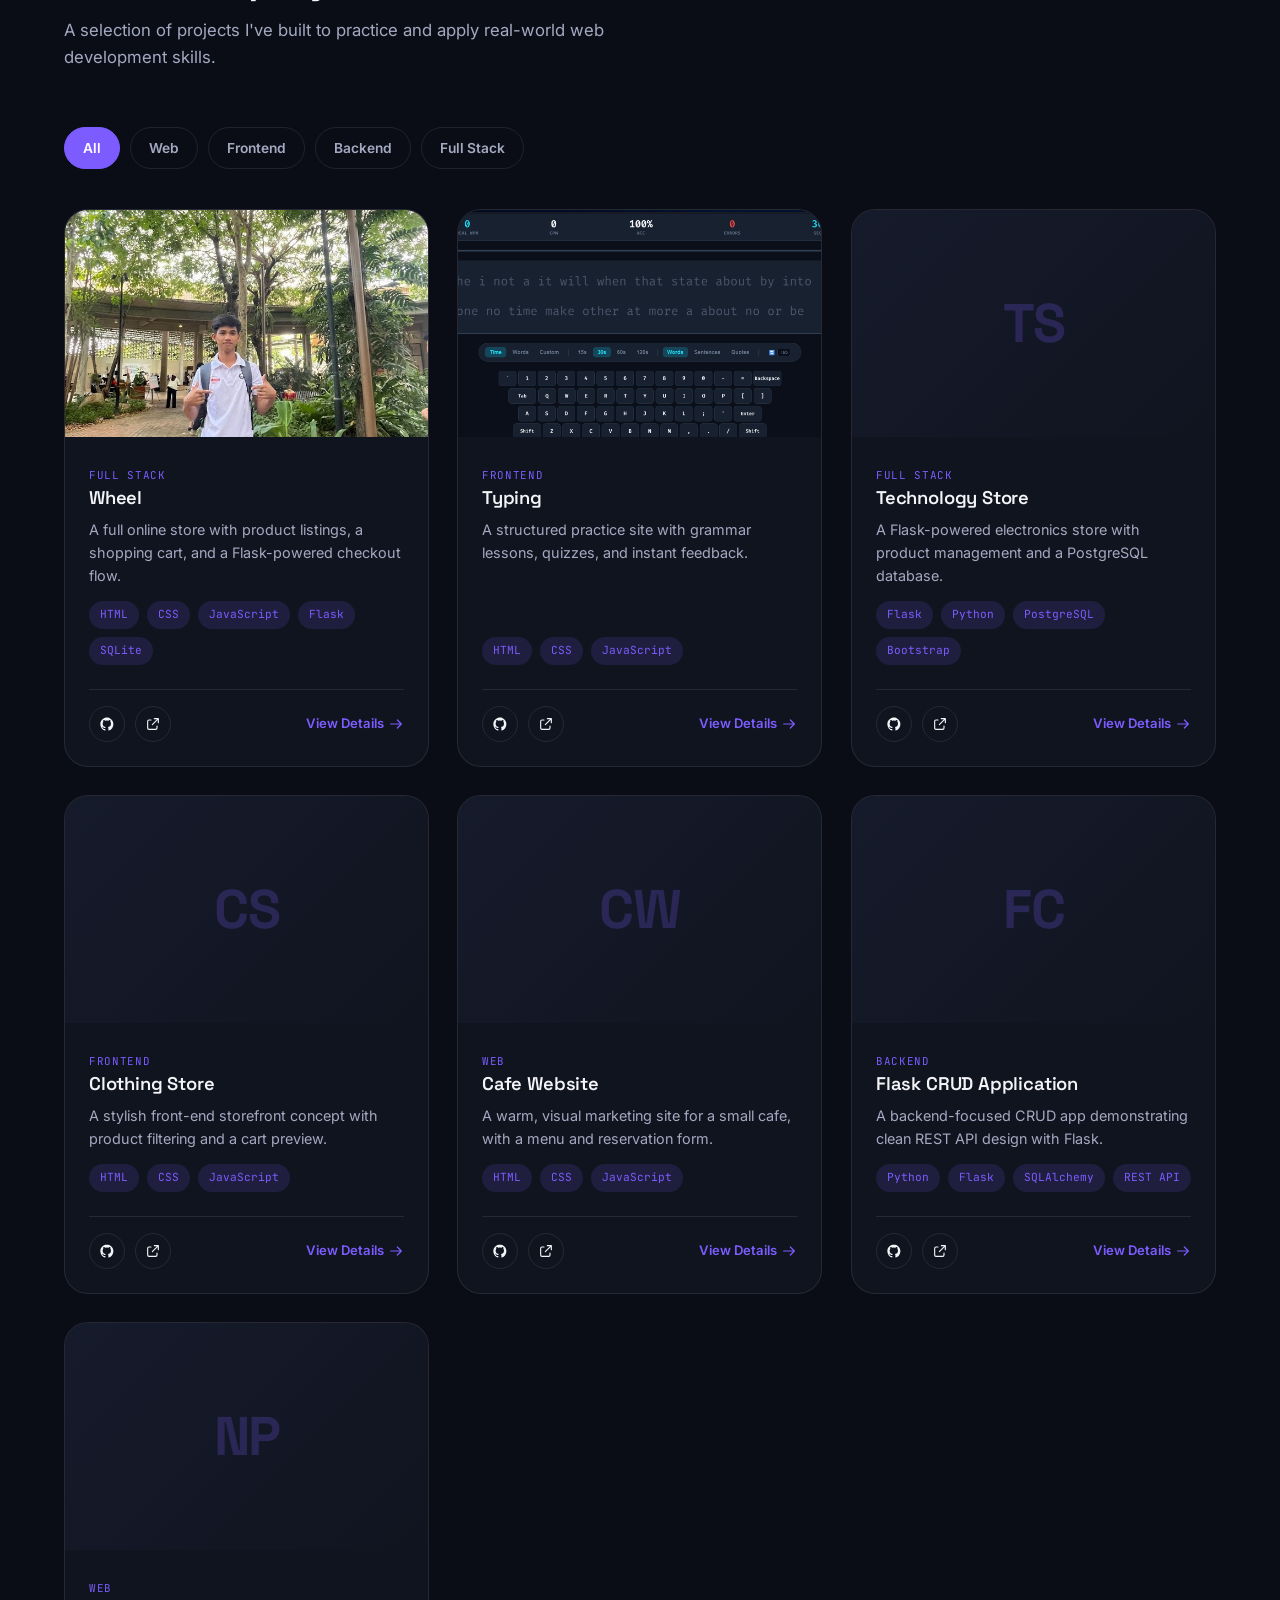
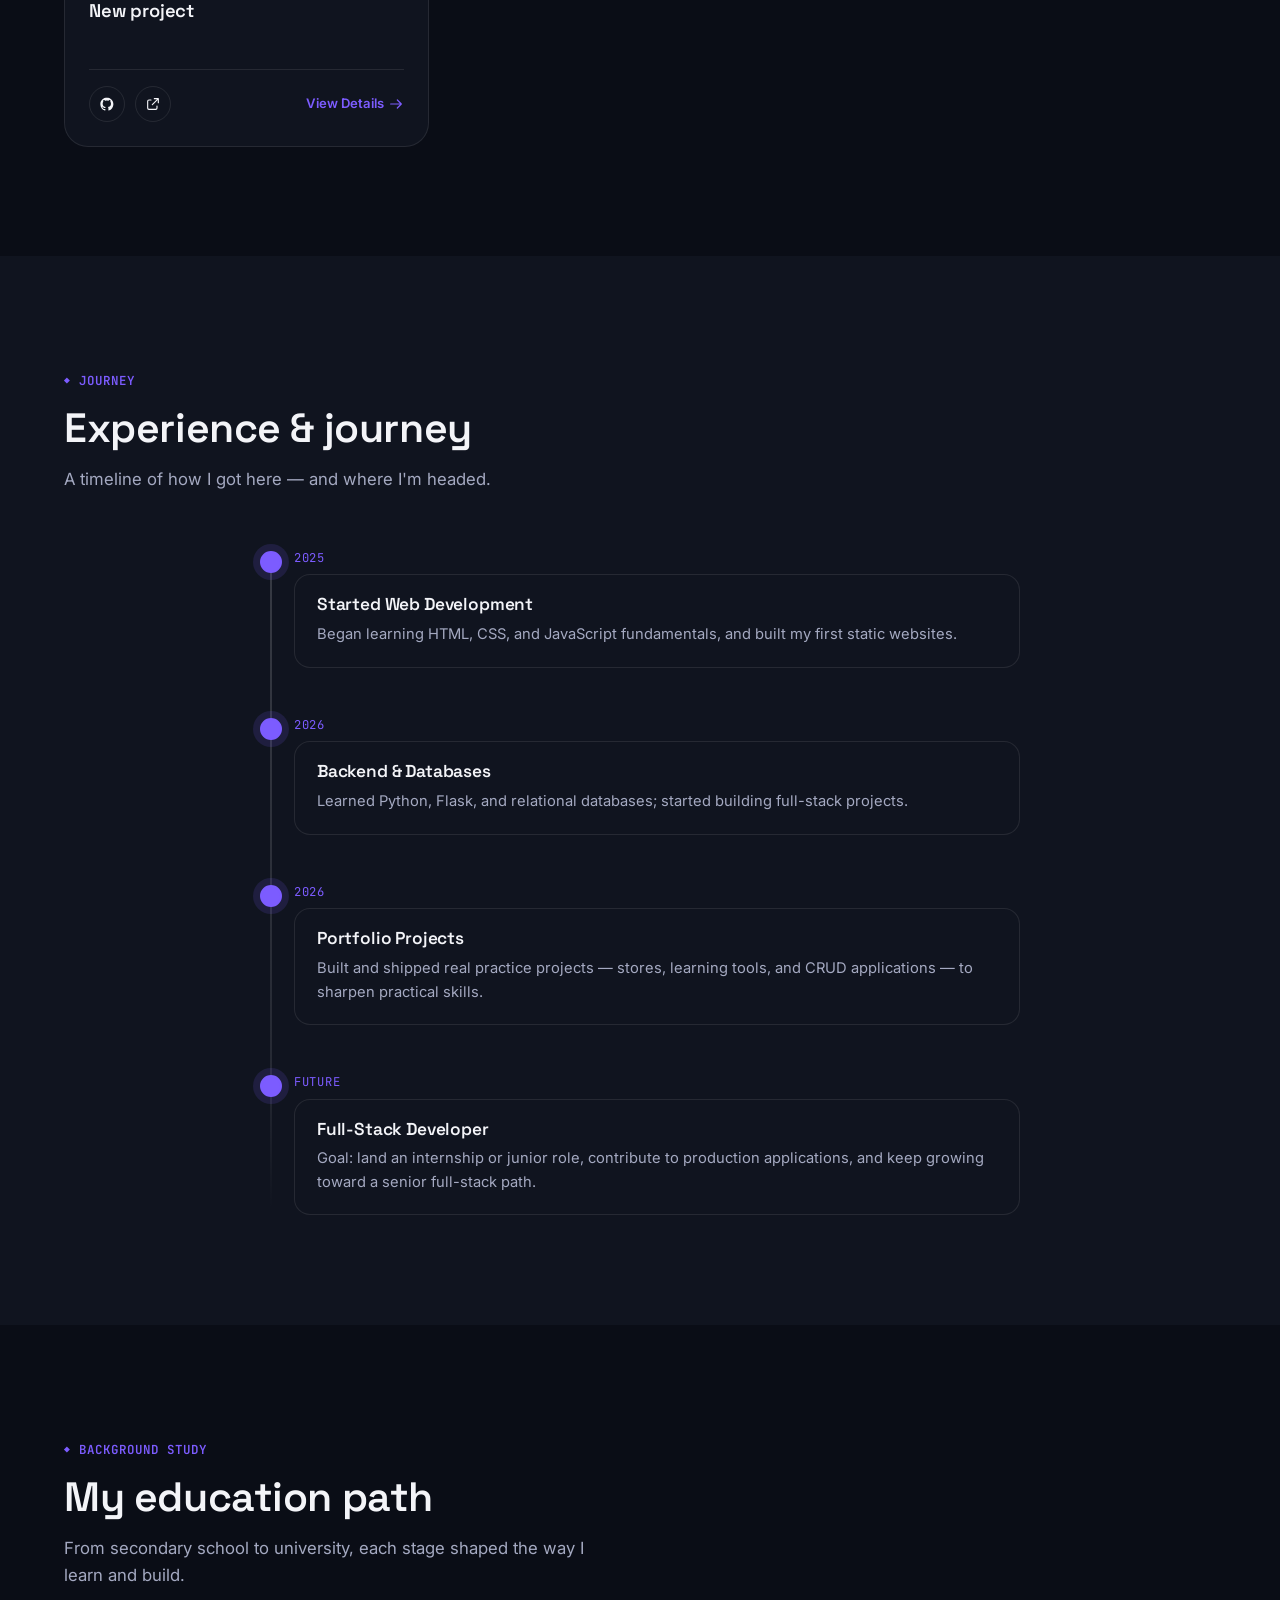
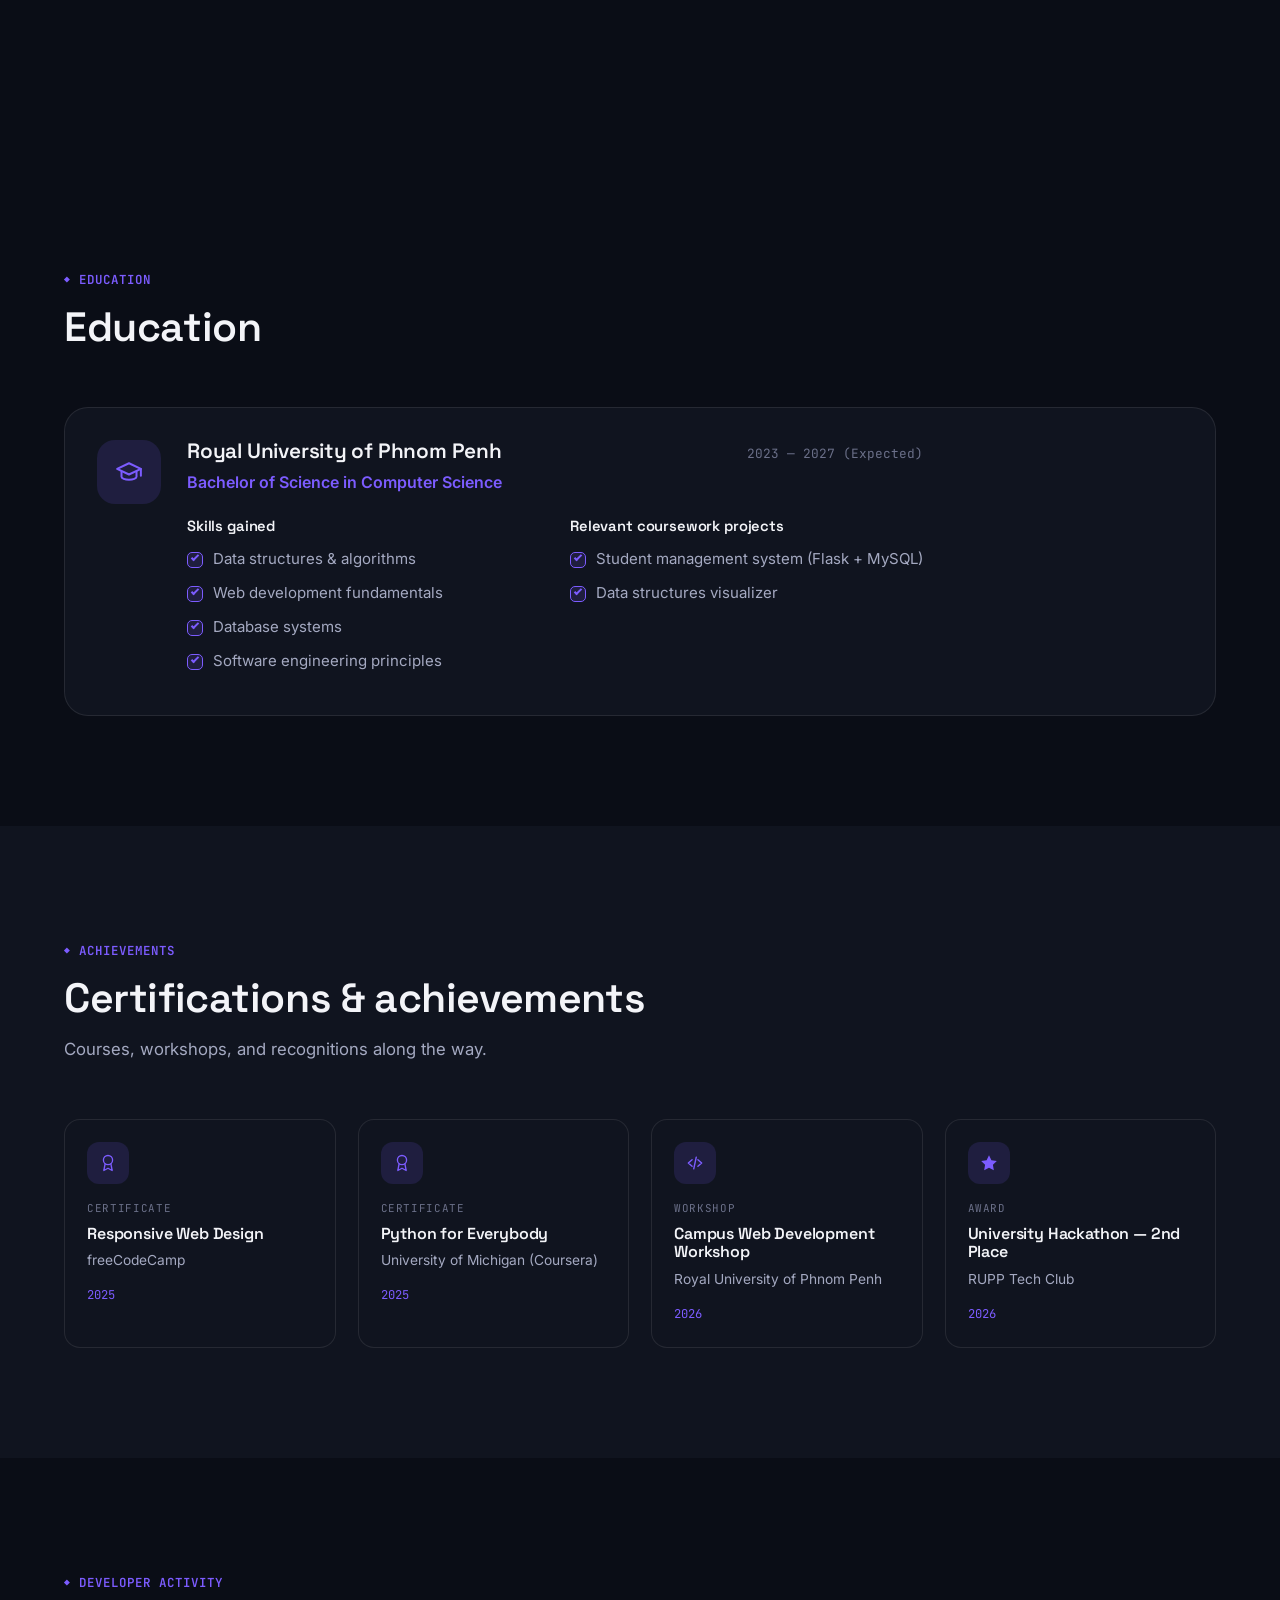
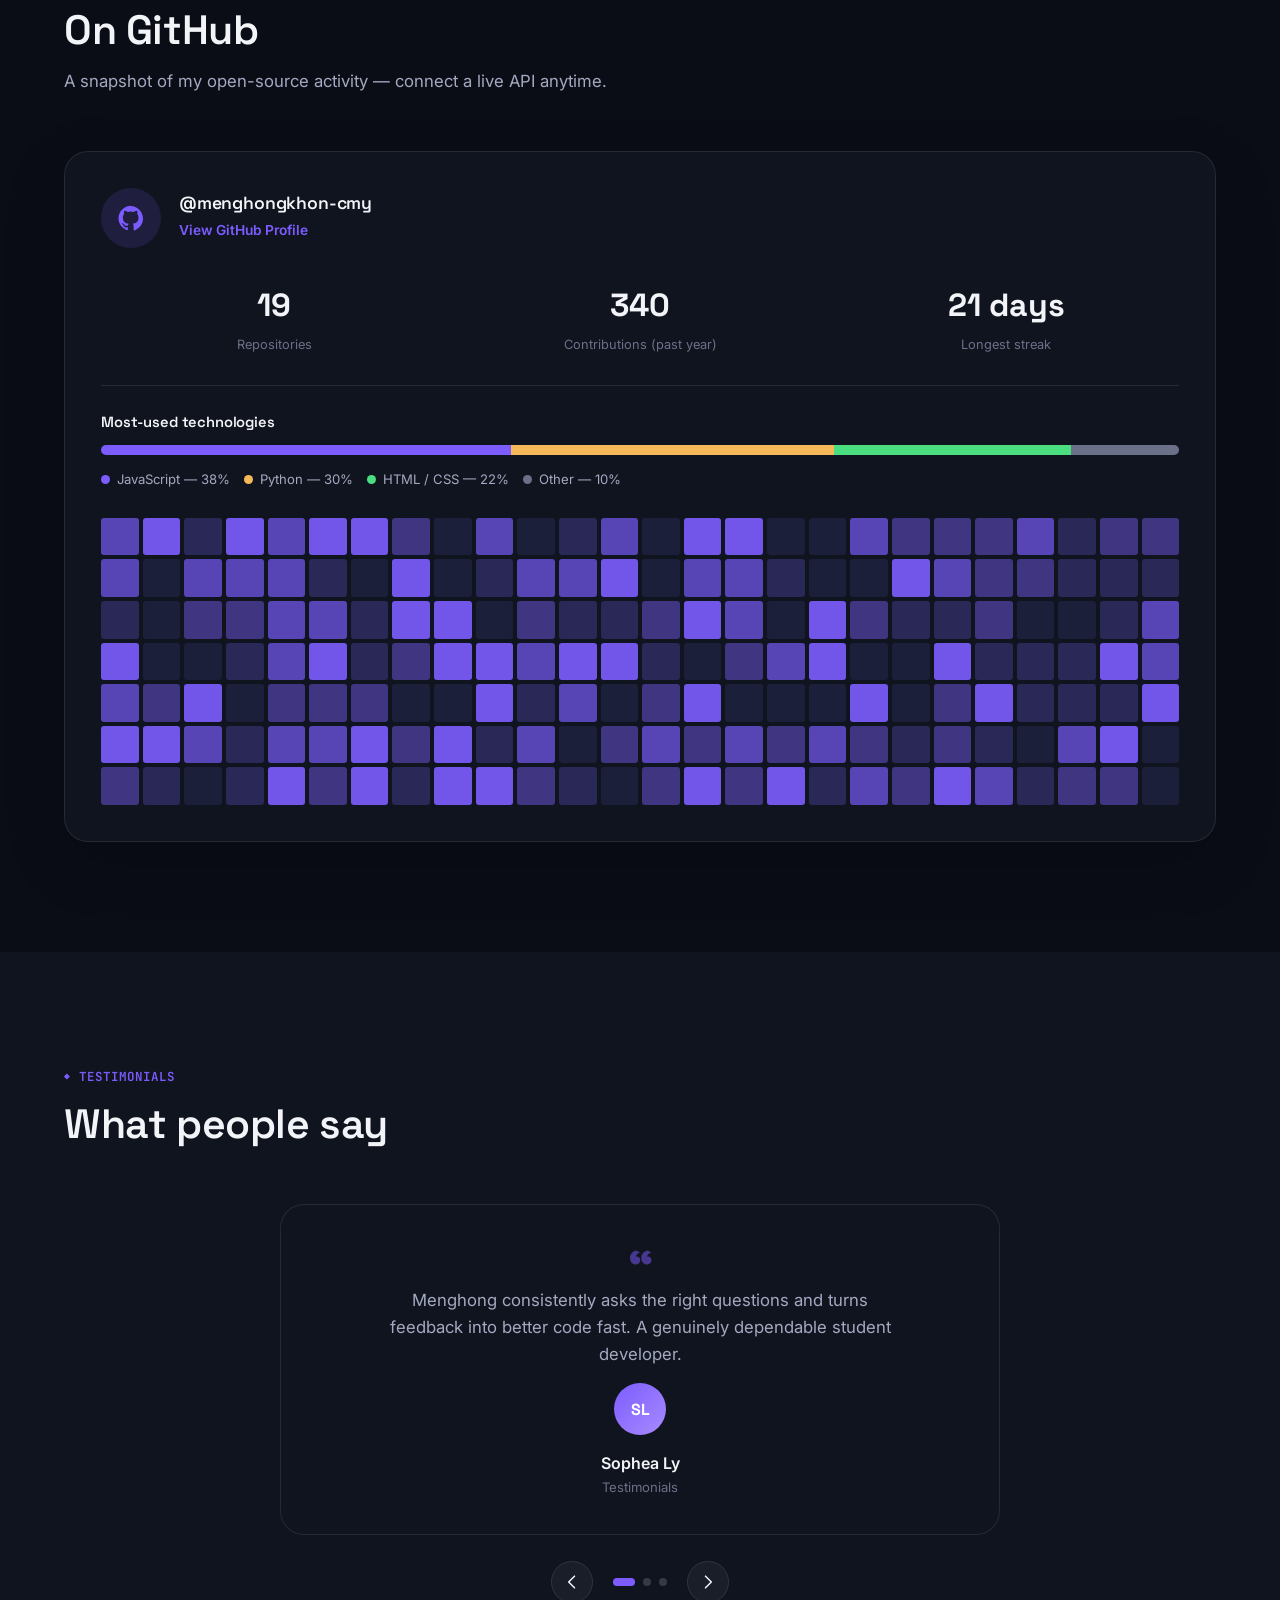
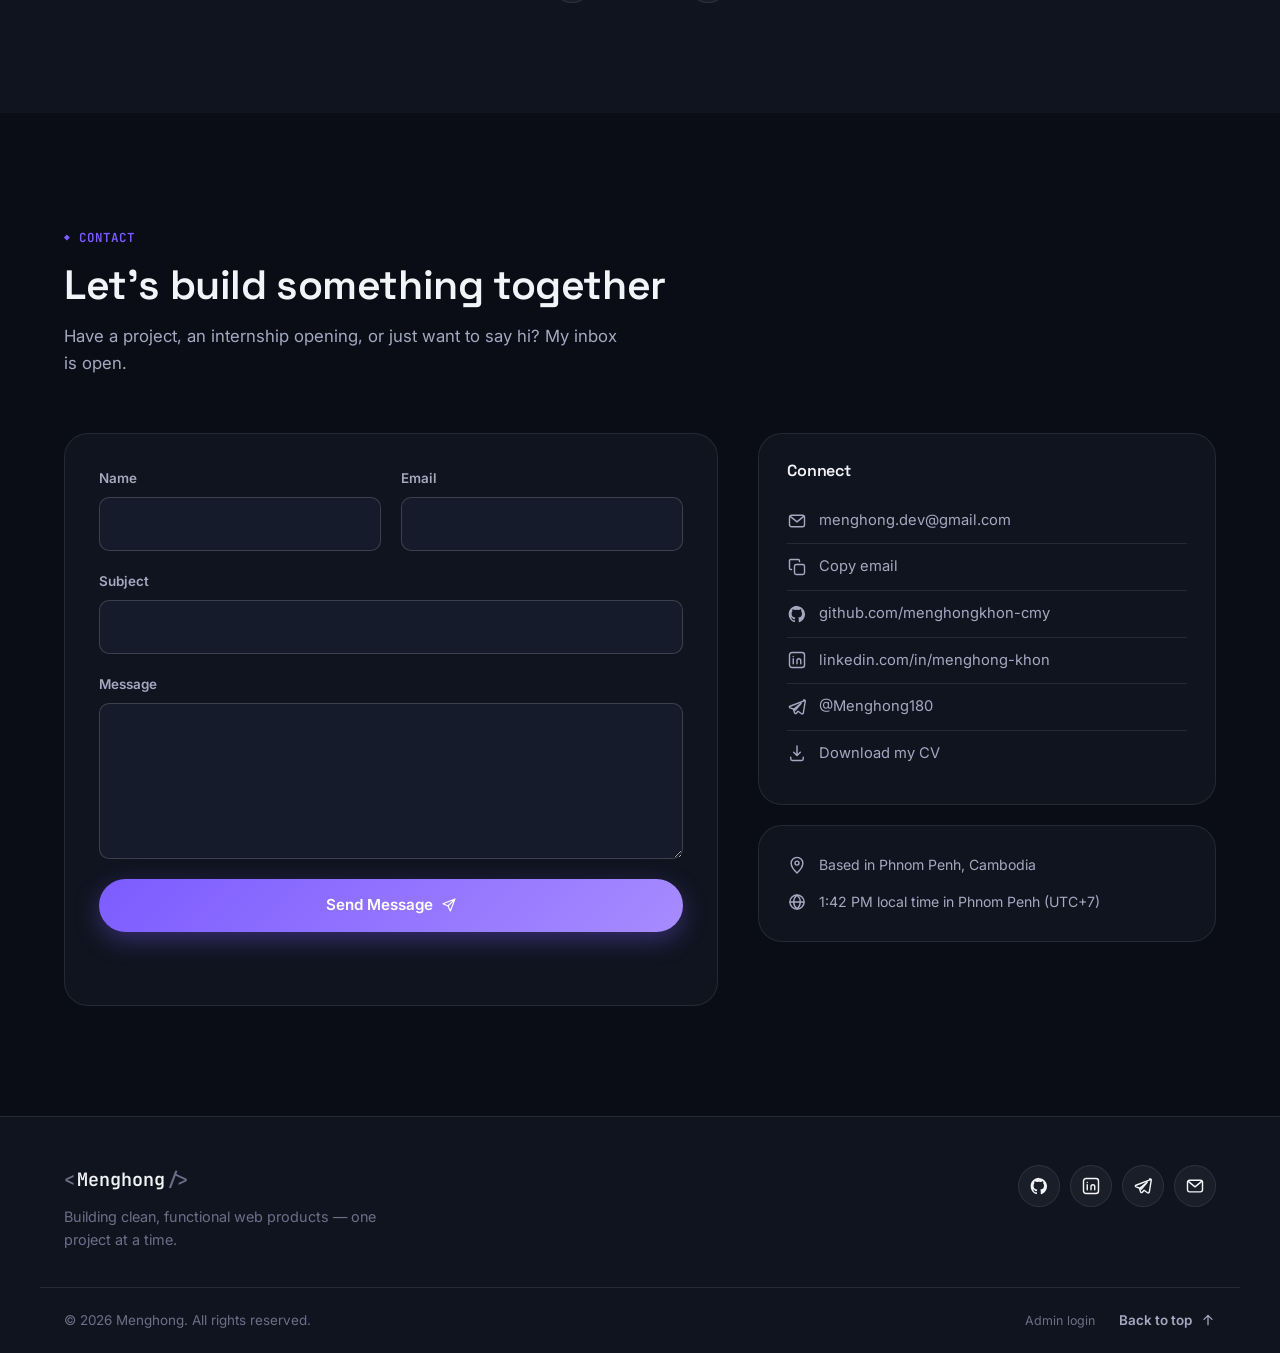
==== commit edc034ba: "change name" ====
--- a/index.html
+++ b/index.html
@@ -247,7 +247,7 @@
       <span class="loader__scanline"></span>
     </div>
     <div class="loader__mark">
-      <span>&lt;</span><span class="loader__initials">Hong jerm</span><span>/&gt;</span>
+      <span>&lt;</span><span class="loader__initials">Menghong</span><span>/&gt;</span>
     </div>
     <div class="loader__status" aria-hidden="true">
       <span class="loader__status-dot"></span>
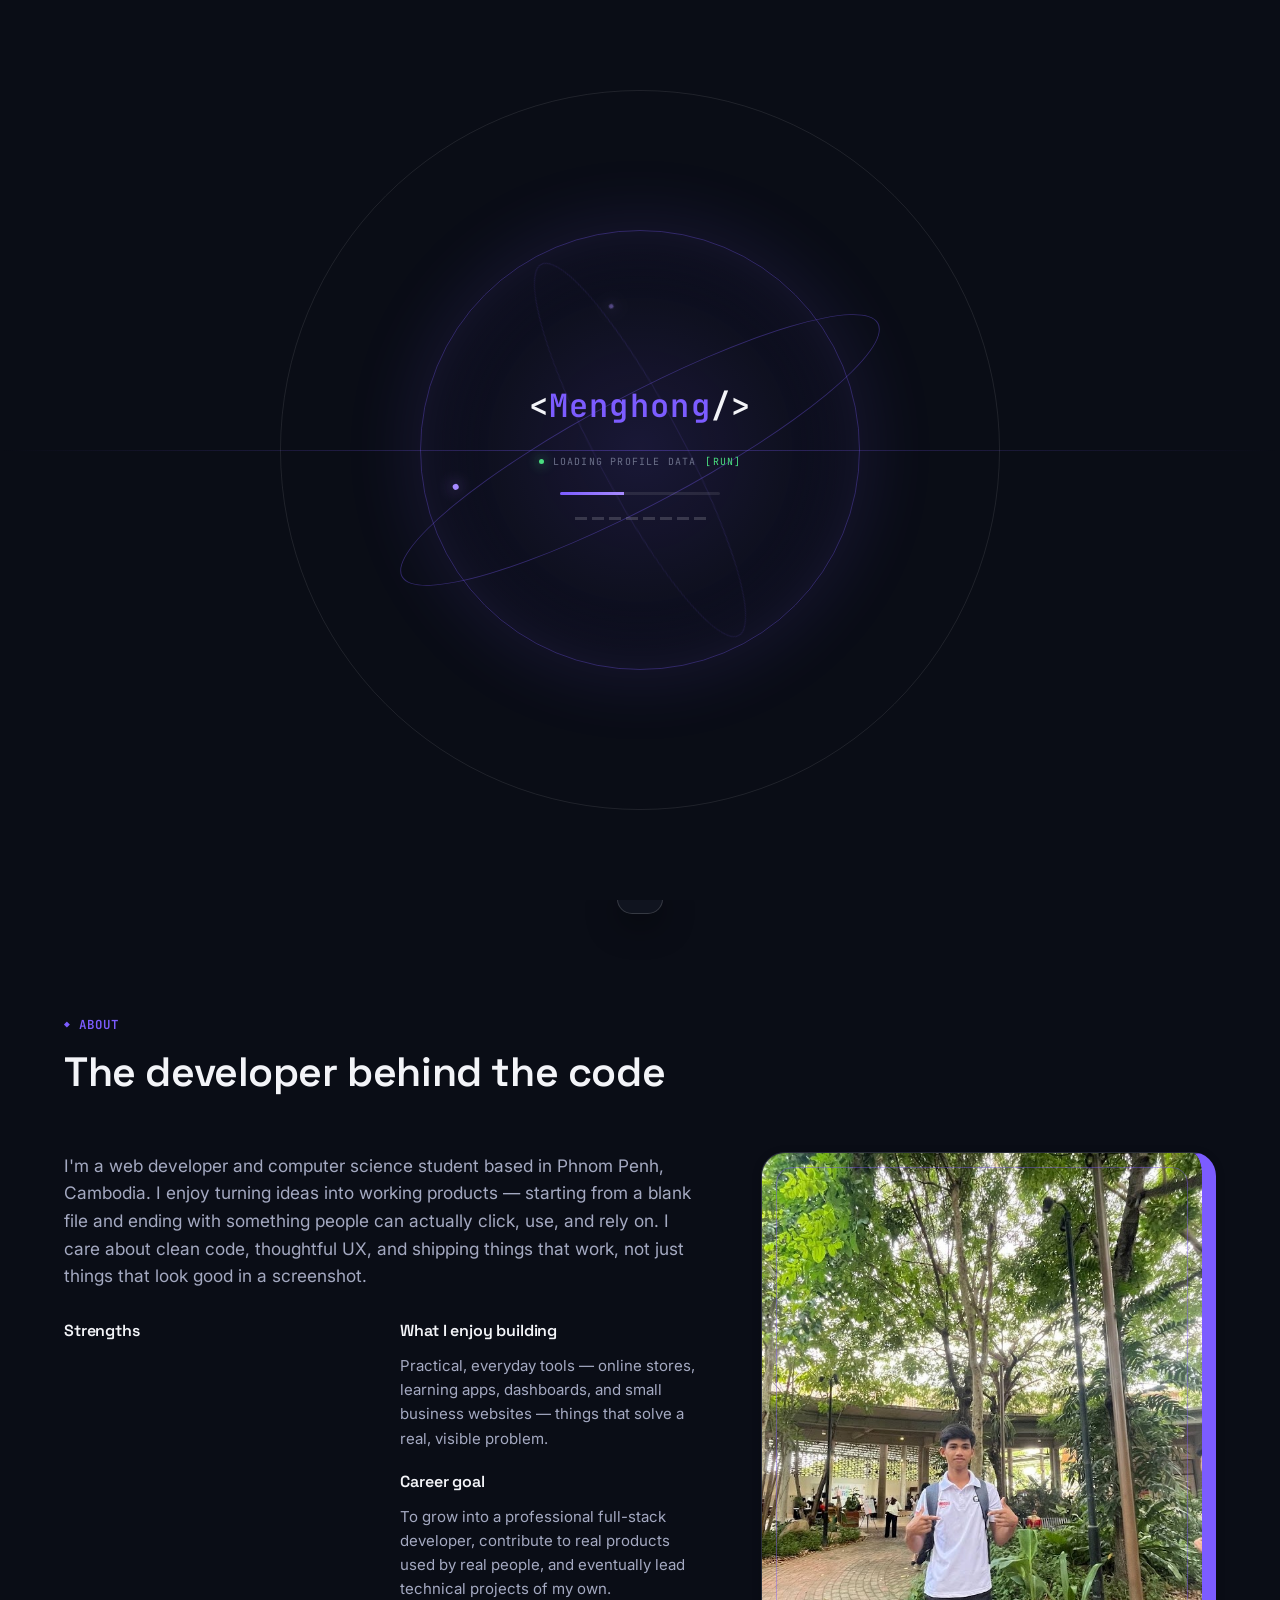
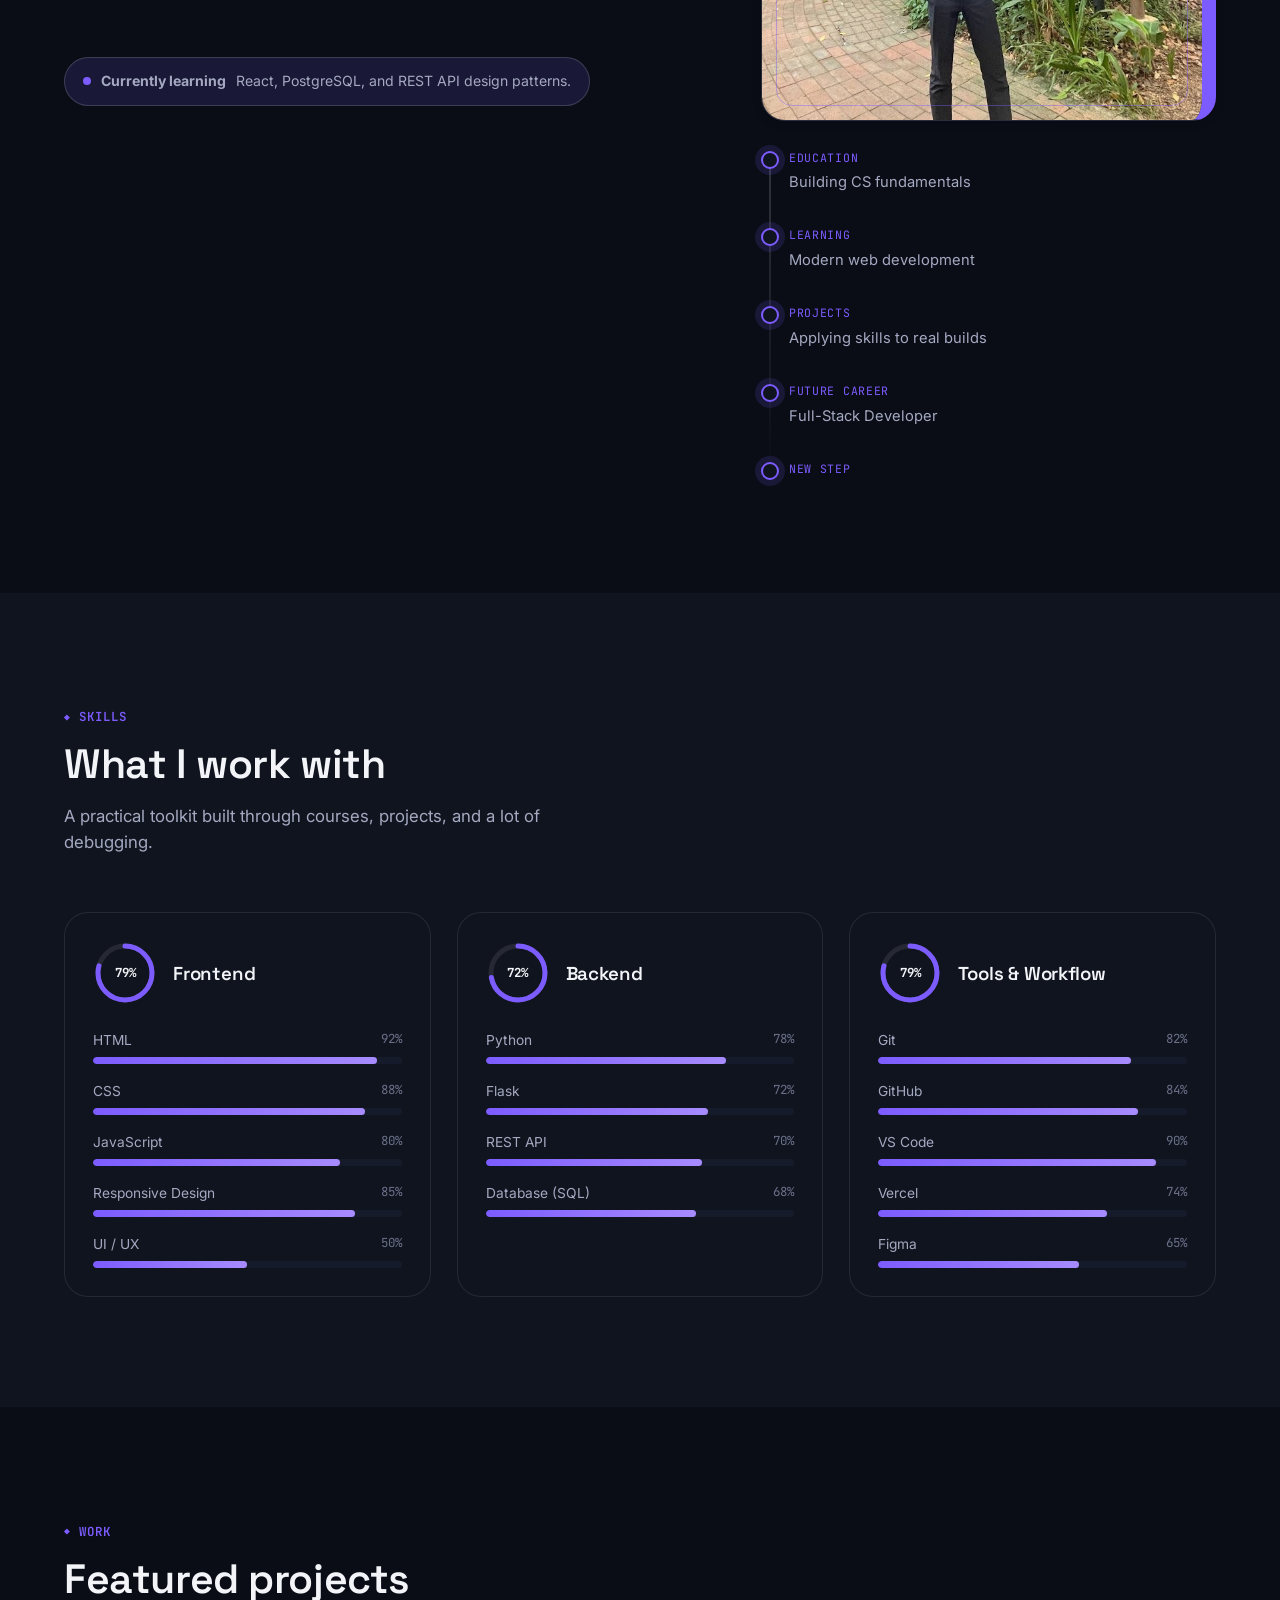
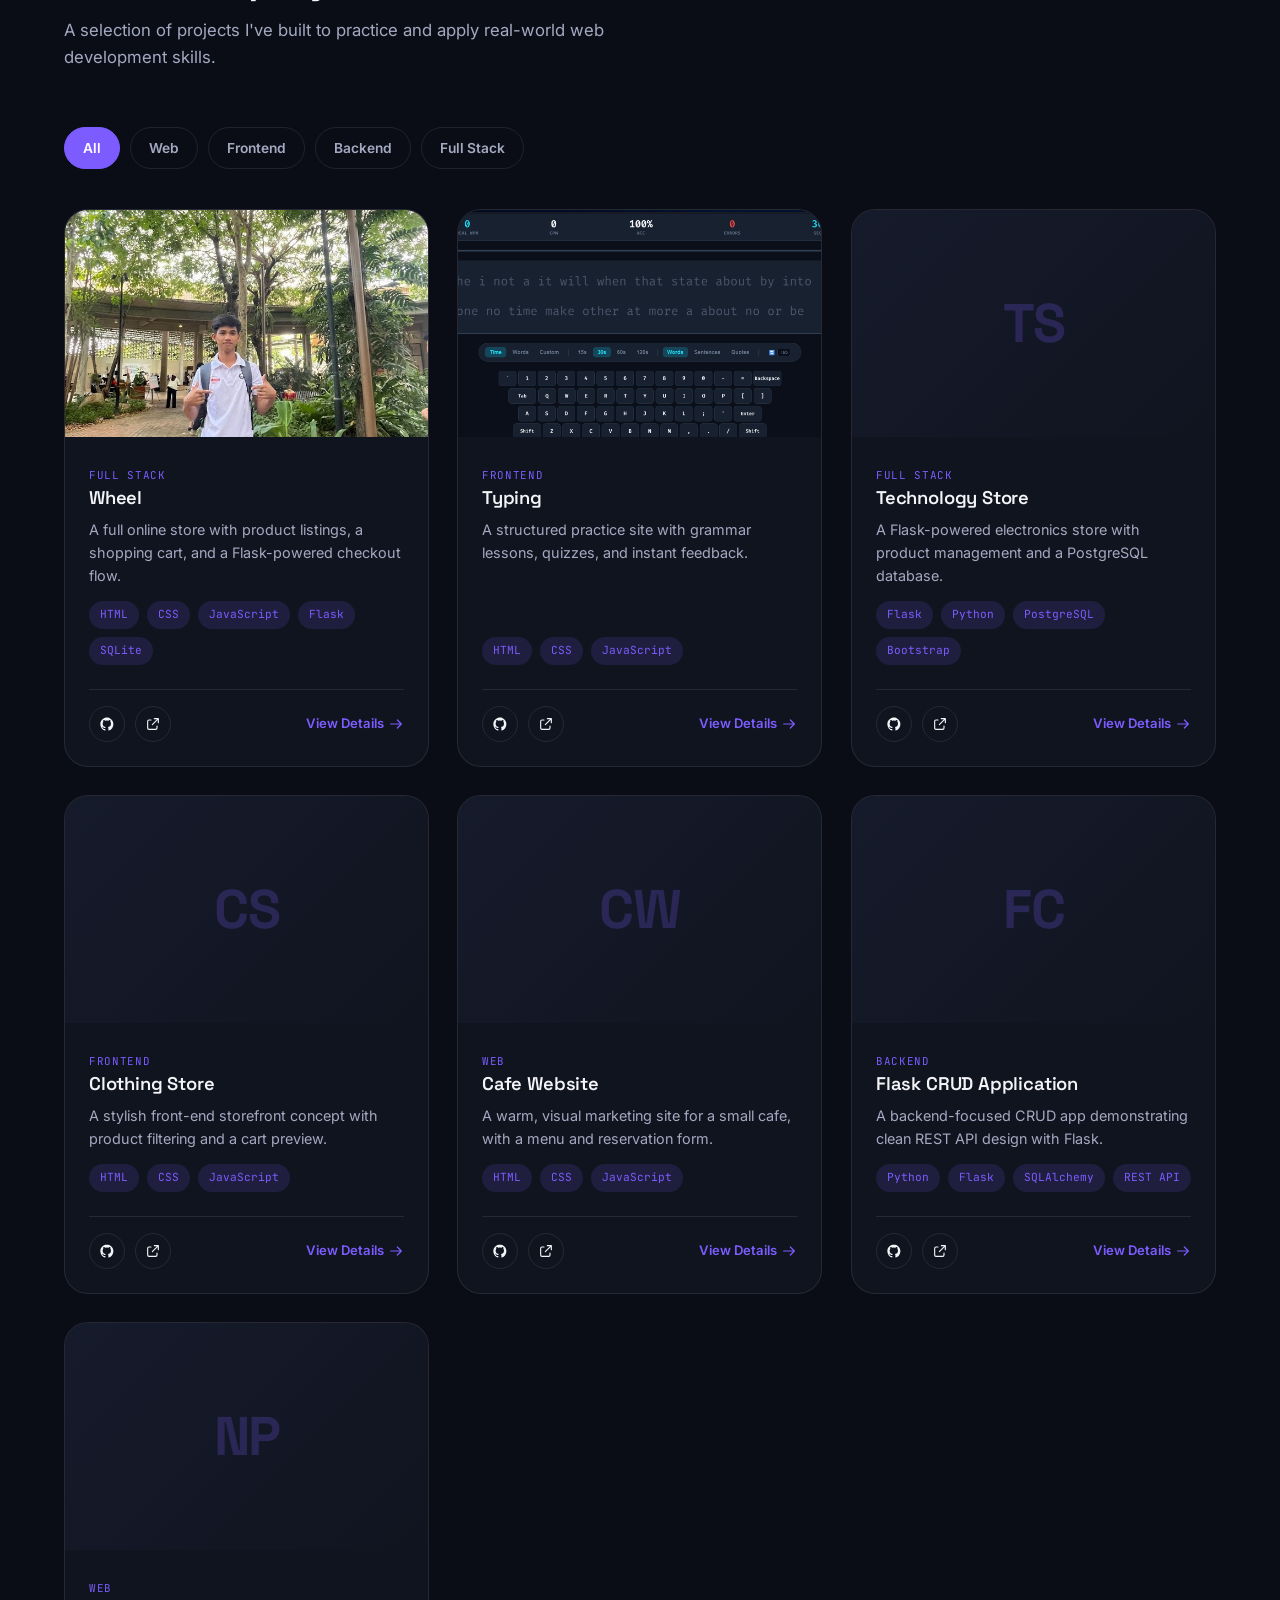
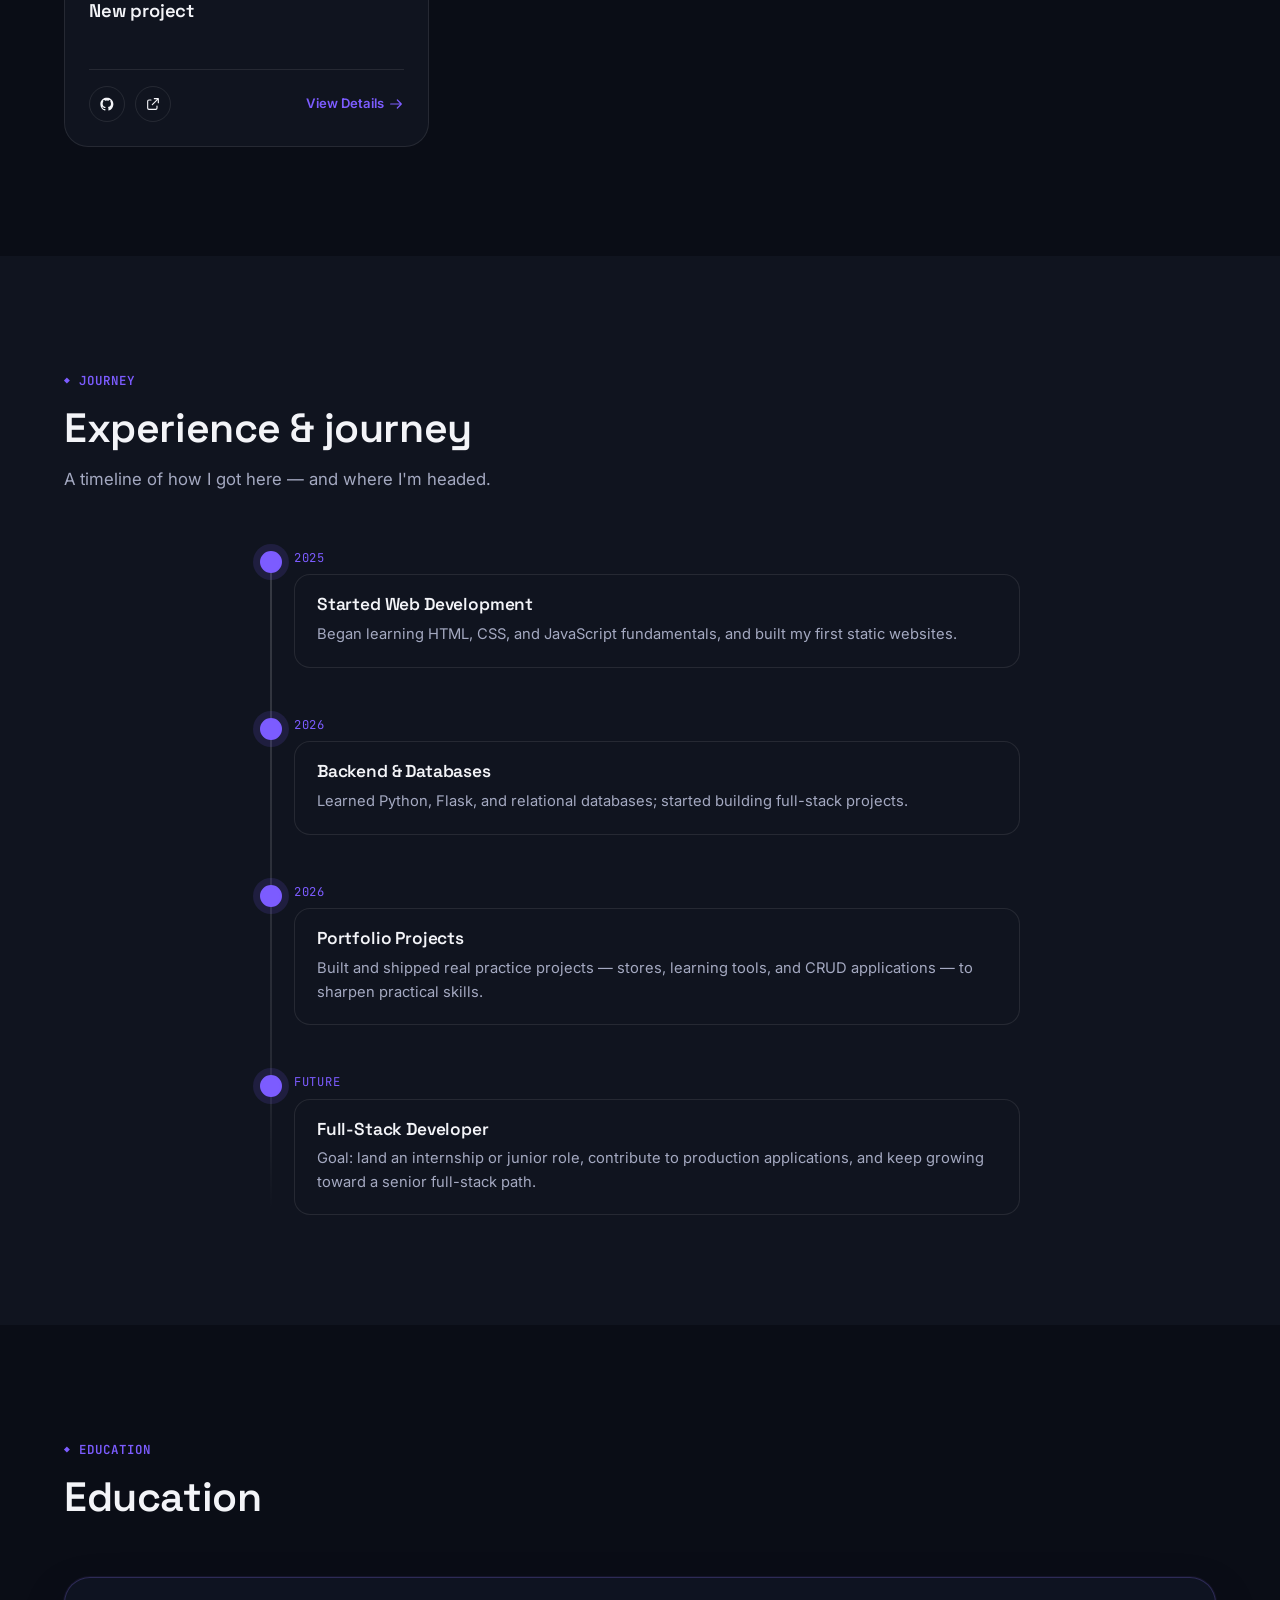
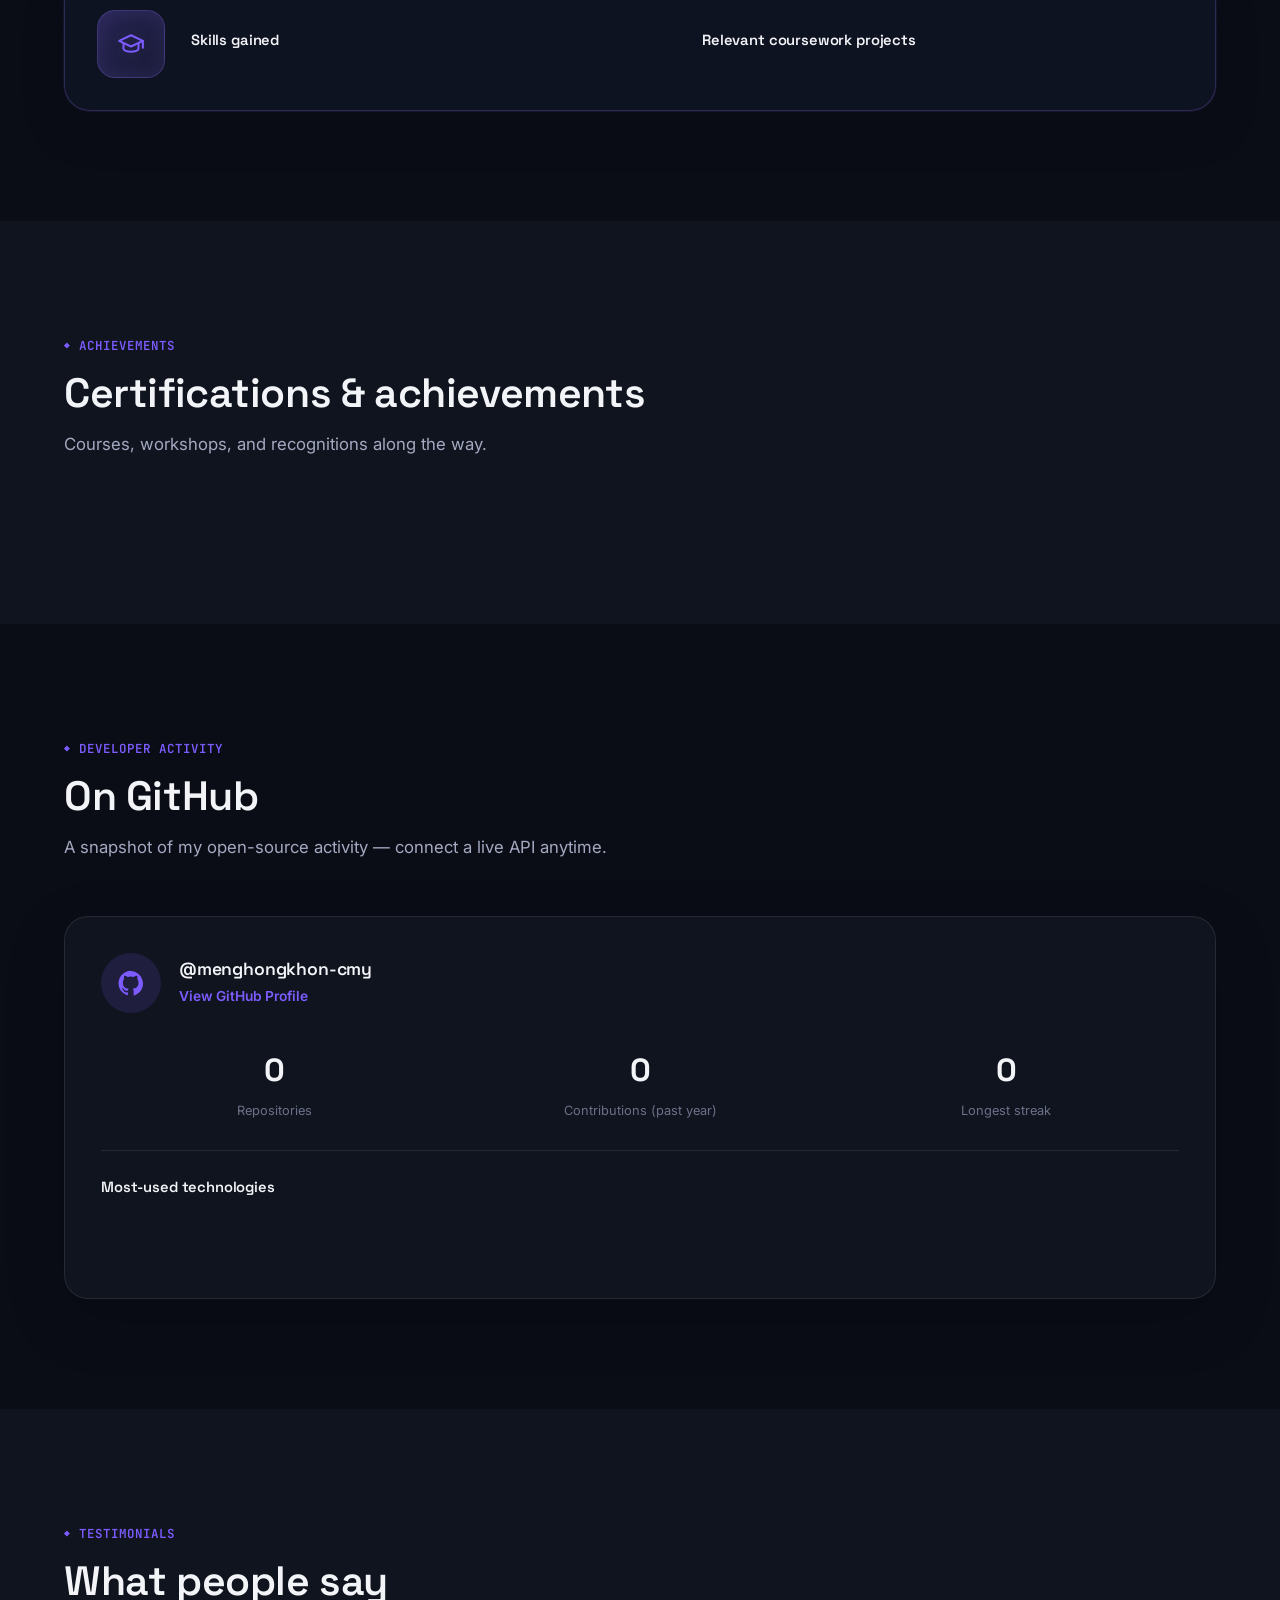
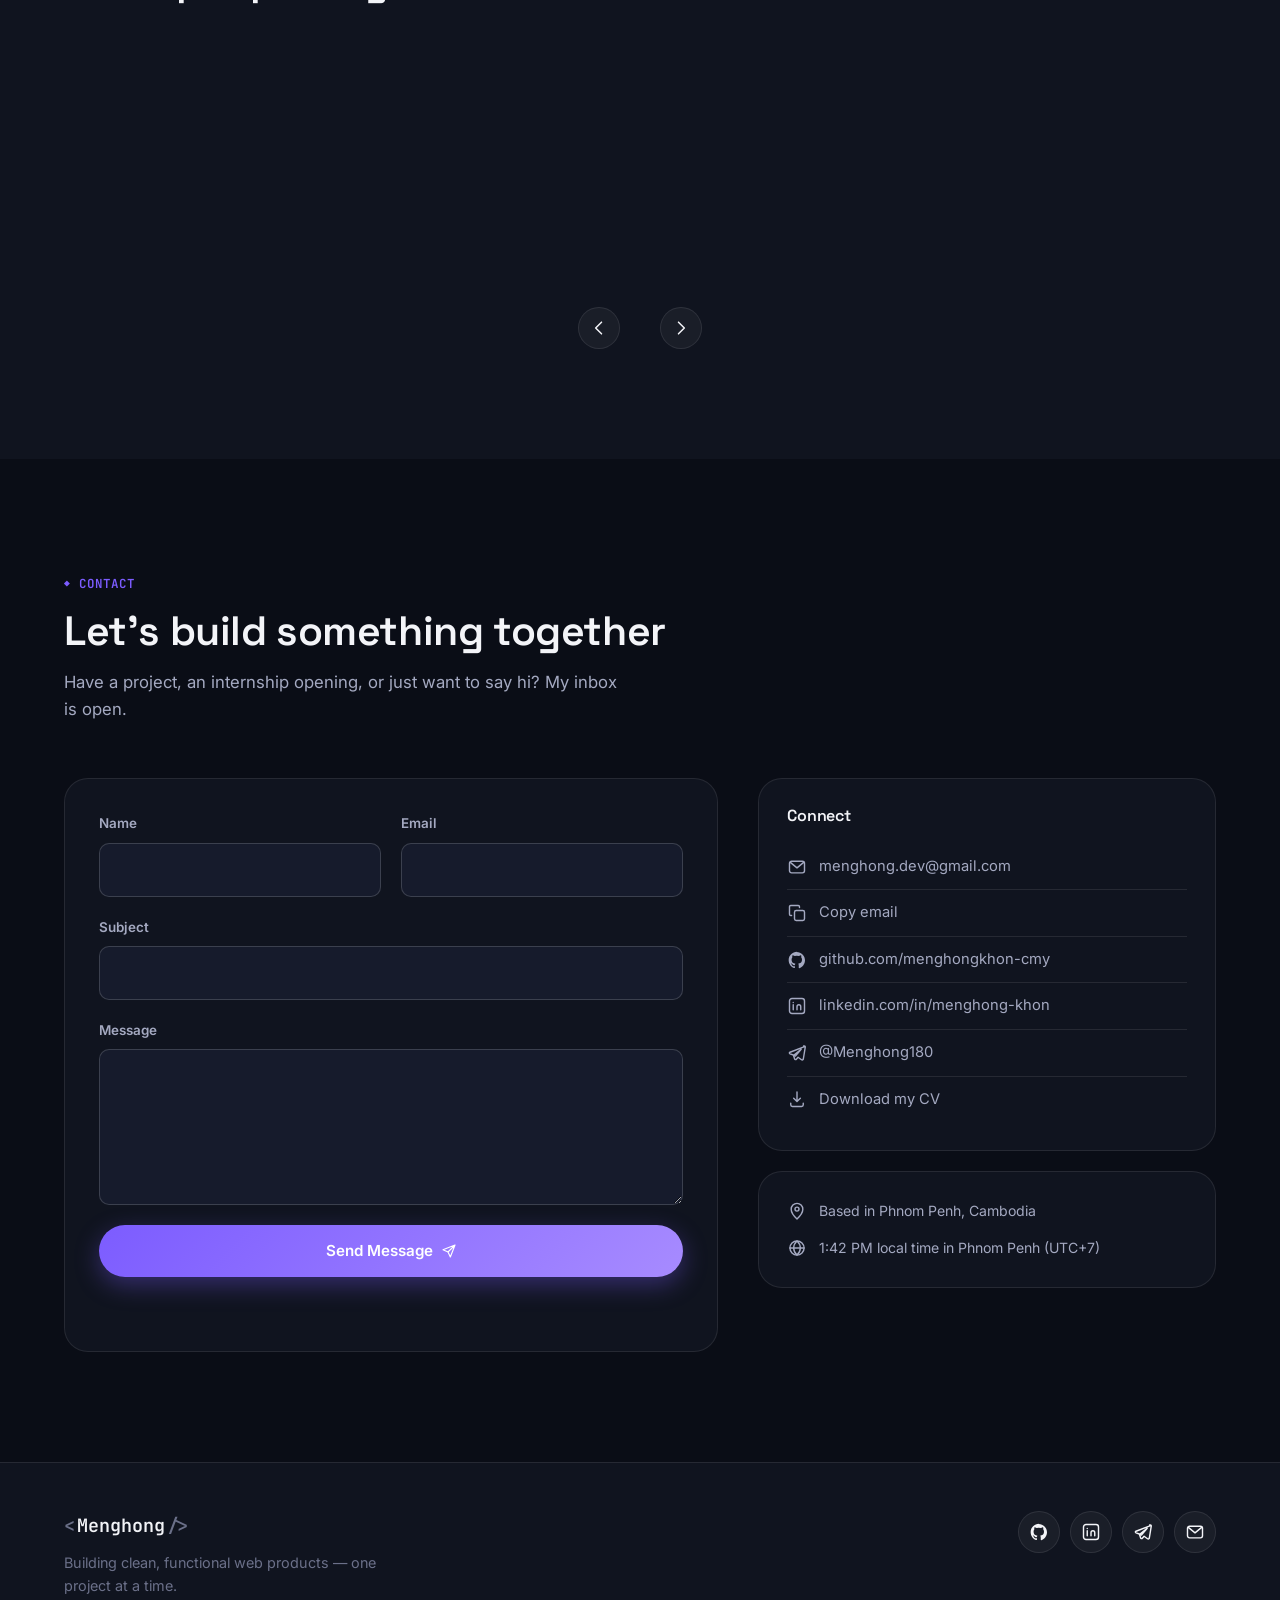
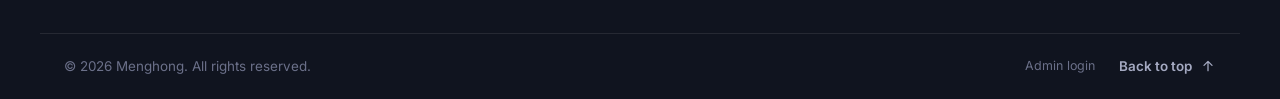
==== commit 1d6155f2: "chang name" ====
--- a/index.html
+++ b/index.html
@@ -6,13 +6,13 @@
   <meta name="viewport" content="width=device-width, initial-scale=1.0, viewport-fit=cover">
 
   <!-- ===== Primary SEO ===== -->
-  <title>Menghong ៉</title>
-  <meta name="title" content="Menghong">
+  <title>Mengghong-dev</title>
+  <meta name="title" content="Mengghong-dev">
   <meta name="description"
-    content="Portfolio of Menghong (ម៉េងហុង), a full-stack web developer from Phnom Penh, Cambodia. គេហទំព័រផលការងាររបស់ ម៉េងហុង អ្នកអភិវឌ្ឍន៍គេហទំព័រ Full-Stack ដែលបង្កើតគេហទំព័រលឿន ស្អាត និងមានប្រសិទ្ធភាព។">
+    content="Portfolio of Mengghong-dev, a full-stack web developer from Phnom Penh, Cambodia. Building polished and efficient web experiences.">
   <meta name="keywords"
-    content="Menghong, ម៉េងហុង, web developer portfolio, full-stack developer, Cambodia developer, Flask developer, JavaScript developer, Phnom Penh web developer, អ្នកអភិវឌ្ឍន៍គេហទំព័រ, អ្នកអភិវឌ្ឍន៍ Full-Stack, កម្ពុជា">
-  <meta name="author" content="Menghong">
+    content="Mengghong-dev, Mengghong, web developer portfolio, full-stack developer, Cambodia developer, Flask developer, JavaScript developer, Phnom Penh web developer">
+  <meta name="author" content="Mengghong-dev">
   <meta name="robots" content="index, follow">
   <link rel="canonical" href="https://menghong-dev-gc8q.vercel.app/">
   <meta name="google-site-verification" content="google-site-verification: googleb26cb705396bf2af.html" />
@@ -20,10 +20,10 @@
   <!-- ===== Open Graph ===== -->
   <meta property="og:type" content="website">
   <meta property="og:url" content="https://menghong-dev-gc8q.vercel.app/">
-  <meta property="og:site_name" content="Menghong Portfolio">
-  <meta property="og:title" content="Menghong ម៉េងហុង — Full-Stack Web Developer">
+  <meta property="og:site_name" content="Mengghong-dev">
+  <meta property="og:title" content="Mengghong-dev">
   <meta property="og:description"
-    content="Portfolio of Menghong (ម៉េងហុង), a full-stack web developer from Phnom Penh, Cambodia. Explore projects, skills, and experience. គេហទំព័រផលការងាររបស់ ម៉េងហុង។">
+    content="Portfolio of Mengghong-dev, a full-stack web developer from Phnom Penh, Cambodia.">
   <meta property="og:image" content="https://darachan.dev/assets/images/og-cover.jpg">
   <meta property="og:image:width" content="1200">
   <meta property="og:image:height" content="630">
@@ -32,10 +32,10 @@
 
   <!-- ===== Twitter / X ===== -->
   <meta name="twitter:card" content="summary_large_image">
-  <meta name="twitter:url" content="https://darachan.dev/">
-  <meta name="twitter:title" content="Menghong ម៉េងហុង — Full-Stack Web Developer">
+  <meta name="twitter:url" content="https://menghong-dev-gc8q.vercel.app/">
+  <meta name="twitter:title" content="Mengghong-dev">
   <meta name="twitter:description"
-    content="Portfolio of Menghong (ម៉េងហុង), a full-stack web developer from Phnom Penh, Cambodia. គេហទំព័រផលការងាររបស់ ម៉េងហុង។">
+    content="Portfolio of Mengghong-dev, a full-stack web developer from Phnom Penh, Cambodia.">
   <meta name="twitter:image" content="https://darachan.dev/assets/images/og-cover.jpg">
 
   <!-- ===== Theme color (updated by JS on toggle) ===== -->
@@ -274,8 +274,8 @@
 ============================================================ -->
   <header class="nav" id="siteNav">
     <div class="nav__inner container">
-      <a href="#home" class="nav__logo" aria-label="Menghong — home">
-        <span class="nav__logo-bracket">&lt;</span>Menghong<span class="nav__logo-bracket">/&gt;</span>
+      <a href="#home" class="nav__logo" aria-label="Mengghong-dev — home">
+        <span class="nav__logo-bracket">&lt;</span>Mengghong<span class="nav__logo-bracket">/&gt;</span>
       </a>
 
       <nav class="nav__links" id="navLinks" aria-label="Primary">
@@ -284,7 +284,6 @@
         <a href="#skills" class="nav__link" data-i18n="nav.skills">Skills</a>
         <a href="#projects" class="nav__link" data-i18n="nav.projects">Projects</a>
         <a href="#journey" class="nav__link" data-i18n="nav.journey">Journey</a>
-        <a href="#background-study" class="nav__link" data-i18n="nav.backgroundStudy">Background Study</a>
         <a href="#contact" class="nav__link" data-i18n="nav.contact">Contact</a>
       </nav>
 
@@ -331,7 +330,7 @@
 
           <h1 class="hero__title">
             <span class="hero__greeting" data-i18n="hero.greeting">Hi, I'm</span>
-            <span class="hero__name" data-i18n="hero.name">Menghong</span>
+            <span class="hero__name" data-i18n="hero.name">Mengghong</span>
           </h1>
           <p class="hero__role" data-i18n="hero.role">Web Developer / Full-Stack Developer</p>
           <p class="hero__intro" data-i18n="hero.intro">
@@ -611,22 +610,6 @@
     </section>
 
     <!-- ============================================================
-     BACKGROUND STUDY
-============================================================ -->
-    <section id="background-study" class="section">
-      <div class="container">
-        <div class="section__head reveal">
-          <span class="eyebrow" data-i18n="backgroundStudy.eyebrow">Background Study</span>
-          <h2 class="section__title" data-i18n="backgroundStudy.title">My education path</h2>
-          <p class="section__subtitle" data-i18n="backgroundStudy.subtitle">From secondary school to university, each
-            stage shaped the way I learn and build.</p>
-        </div>
-
-        <div class="timeline" id="backgroundStudyTimeline"></div>
-      </div>
-    </section>
-
-    <!-- ============================================================
      EDUCATION
 ============================================================ -->
     <section id="education" class="section">
@@ -648,6 +631,7 @@
               <span class="edu-card__year" id="eduYear"></span>
             </div>
             <p class="edu-card__program" id="eduProgram"></p>
+            <p class="edu-card__location" id="eduLocation"></p>
 
             <div class="edu-card__cols">
               <div>
--- a/css/style.css
+++ b/css/style.css
@@ -2125,22 +2125,36 @@
 .edu-card {
   display: flex;
   gap: 26px;
-  background: var(--bg-elevated);
-  border: 1px solid var(--border);
-  border-radius: var(--radius-lg);
+  background: rgba(15, 20, 35, 0.9);
+  border: 1px solid rgba(147, 119, 255, 0.24);
+  border-radius: 26px;
   padding: 32px;
+  box-shadow: 0 0 0 1px rgba(147, 119, 255, 0.08), 0 18px 40px rgba(10, 14, 24, 0.3);
+  transition: transform var(--dur-fast) var(--ease), border-color var(--dur-fast) var(--ease), box-shadow var(--dur-fast) var(--ease);
+}
+
+.edu-card:hover {
+  transform: translateY(-3px);
+  border-color: rgba(147, 119, 255, 0.35);
+  box-shadow: 0 0 0 1px rgba(147, 119, 255, 0.14), 0 24px 50px rgba(98, 78, 188, 0.12);
 }
 
 .edu-card__icon {
-  width: 64px;
-  height: 64px;
+  width: 68px;
+  height: 68px;
   flex-shrink: 0;
   border-radius: 18px;
-  background: var(--accent-soft);
+  background: linear-gradient(135deg, rgba(129, 98, 255, 0.22), rgba(129, 98, 255, 0.1));
+  border: 1px solid rgba(147, 119, 255, 0.28);
   color: var(--accent);
   display: flex;
   align-items: center;
   justify-content: center;
+  box-shadow: inset 0 0 20px rgba(147, 119, 255, 0.12);
+}
+
+.edu-card__body {
+  flex: 1;
 }
 
 .edu-card__top {
@@ -2153,19 +2167,27 @@
 }
 
 .edu-card__top h3 {
-  font-size: 1.3rem;
+  font-size: clamp(1.2rem, 2vw, 1.8rem);
+  margin: 0;
 }
 
 .edu-card__year {
   font-family: var(--font-mono);
   font-size: .8rem;
-  color: var(--text-tertiary);
+  color: var(--accent);
+  letter-spacing: .04em;
 }
 
 .edu-card__program {
-  color: var(--accent);
+  color: var(--text-primary);
   font-weight: 600;
-  margin-bottom: 22px;
+  margin: 0 0 10px;
+}
+
+.edu-card__location {
+  margin: 0 0 22px;
+  color: var(--text-secondary);
+  font-size: .96rem;
 }
 
 .edu-card__cols {
@@ -2177,6 +2199,7 @@
 .edu-card__cols h4 {
   font-size: .92rem;
   margin-bottom: 12px;
+  color: var(--text-primary);
 }
 
 /* ---------- 14. CERTS ---------- */
